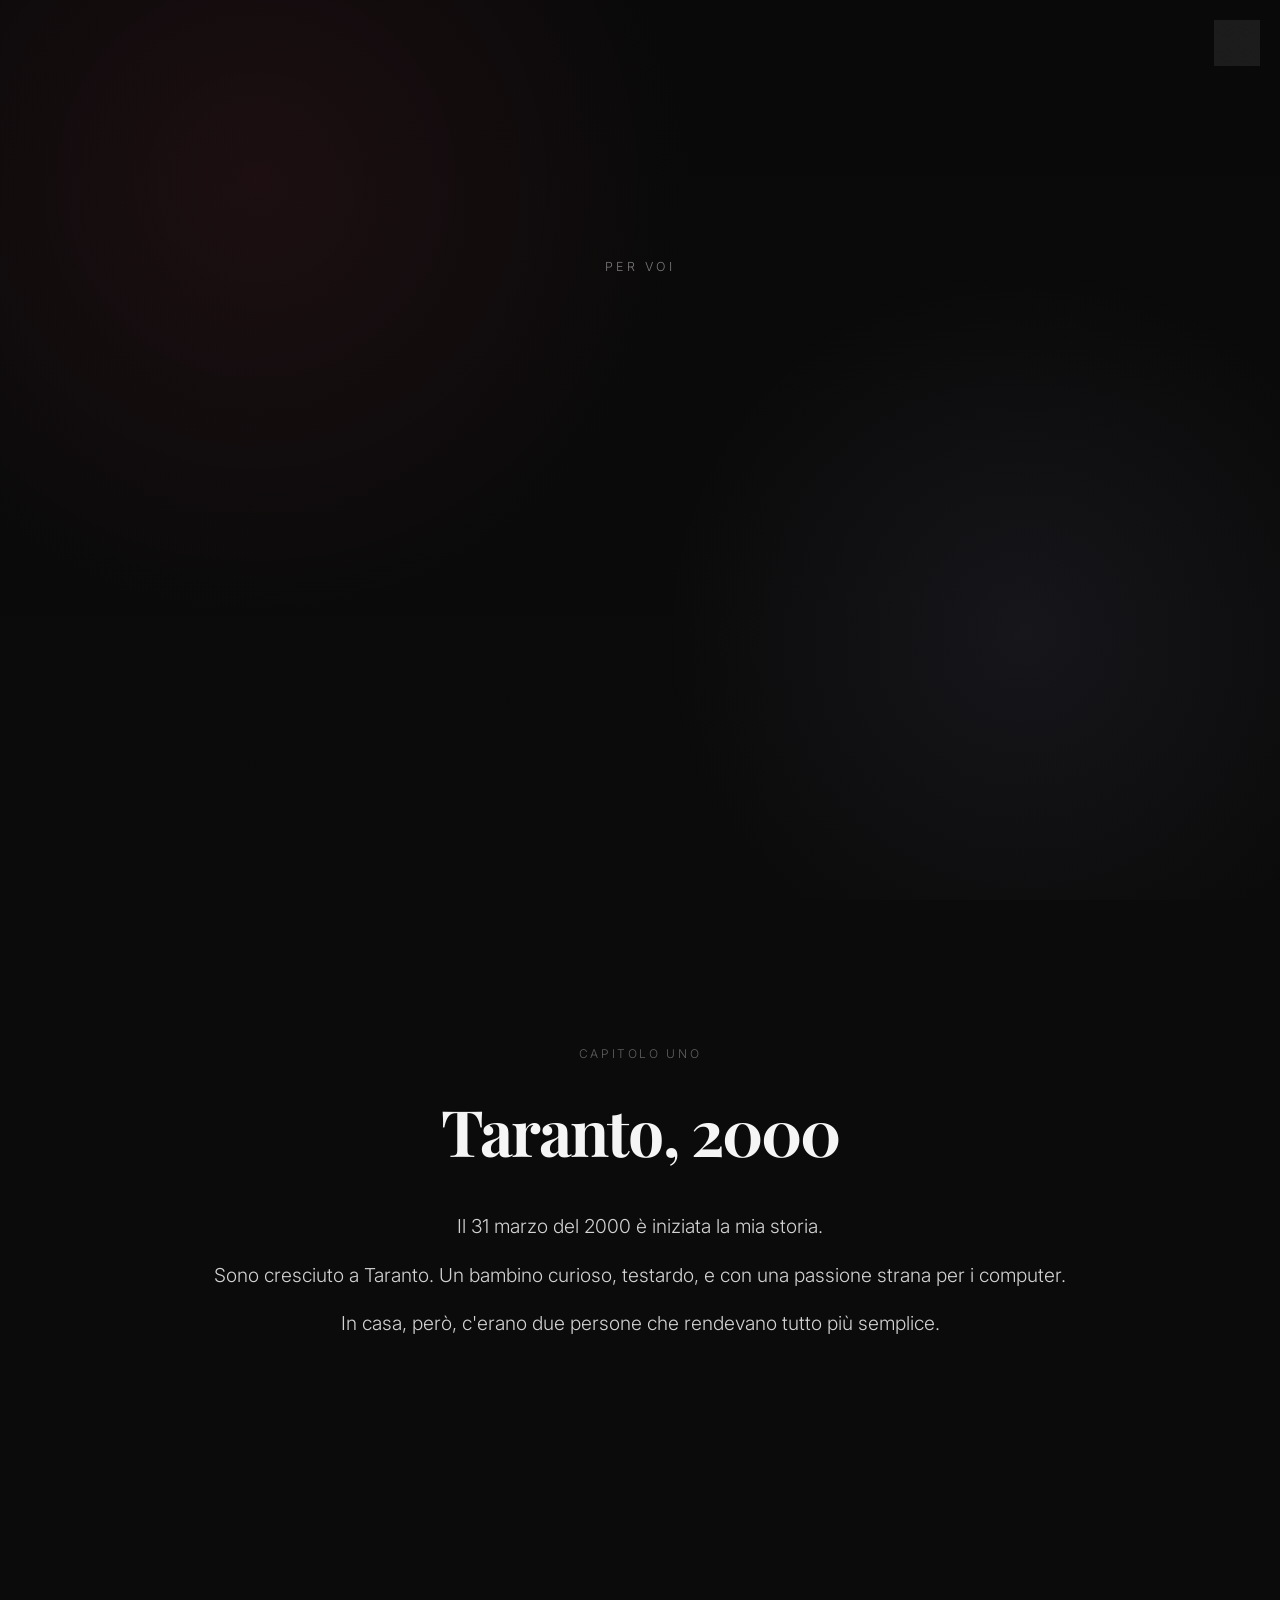
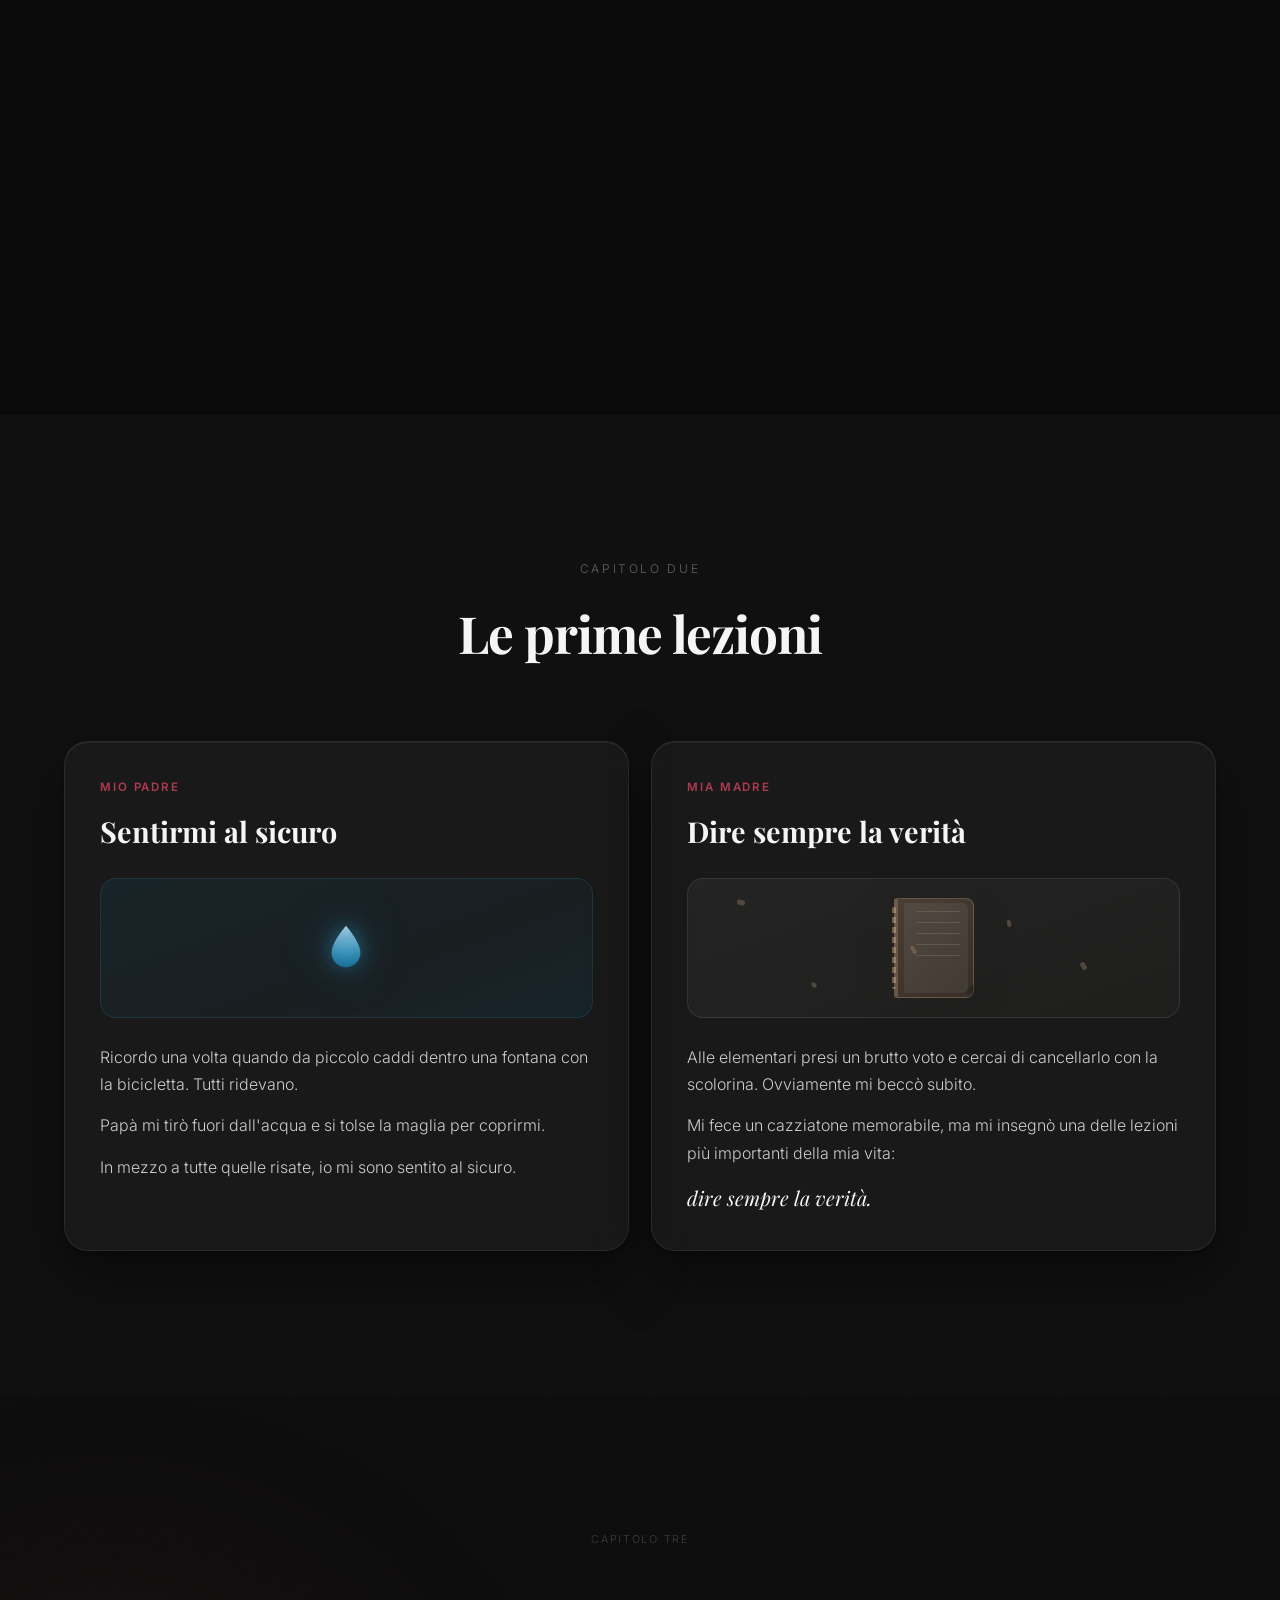
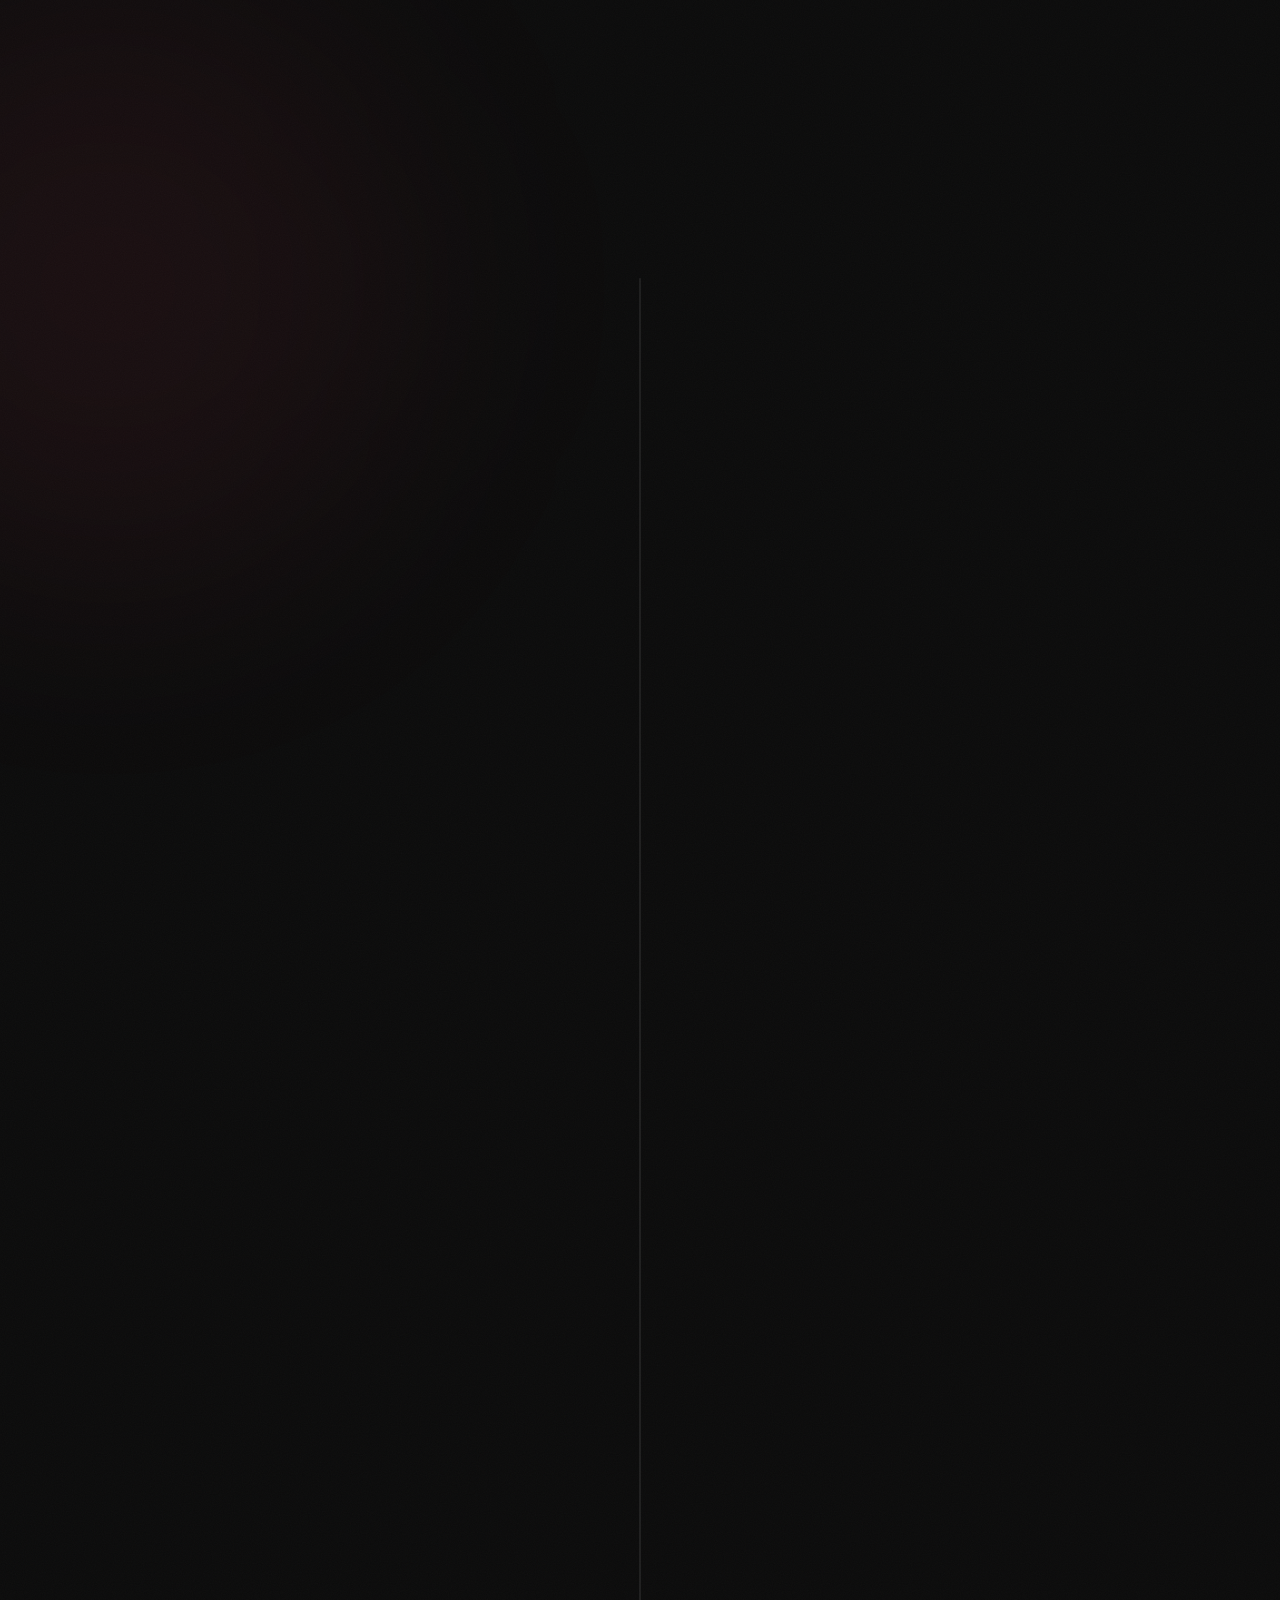
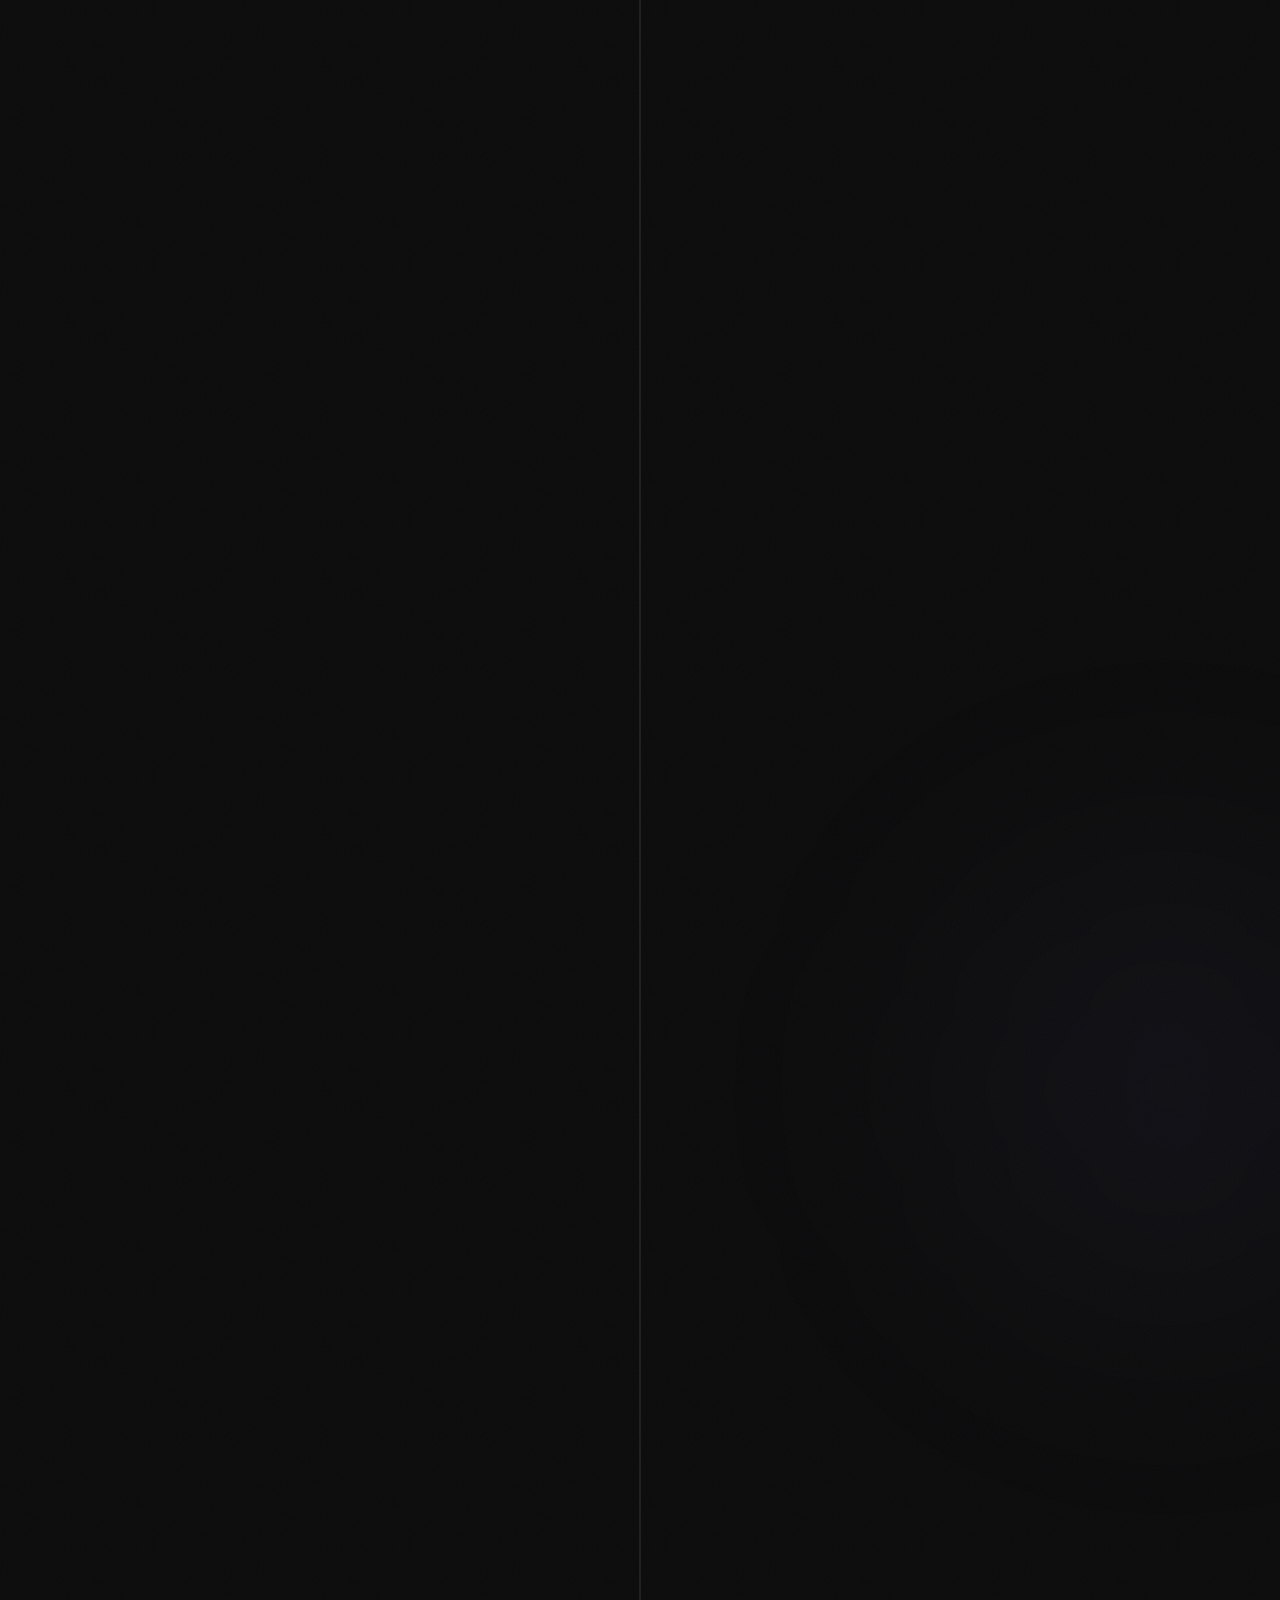
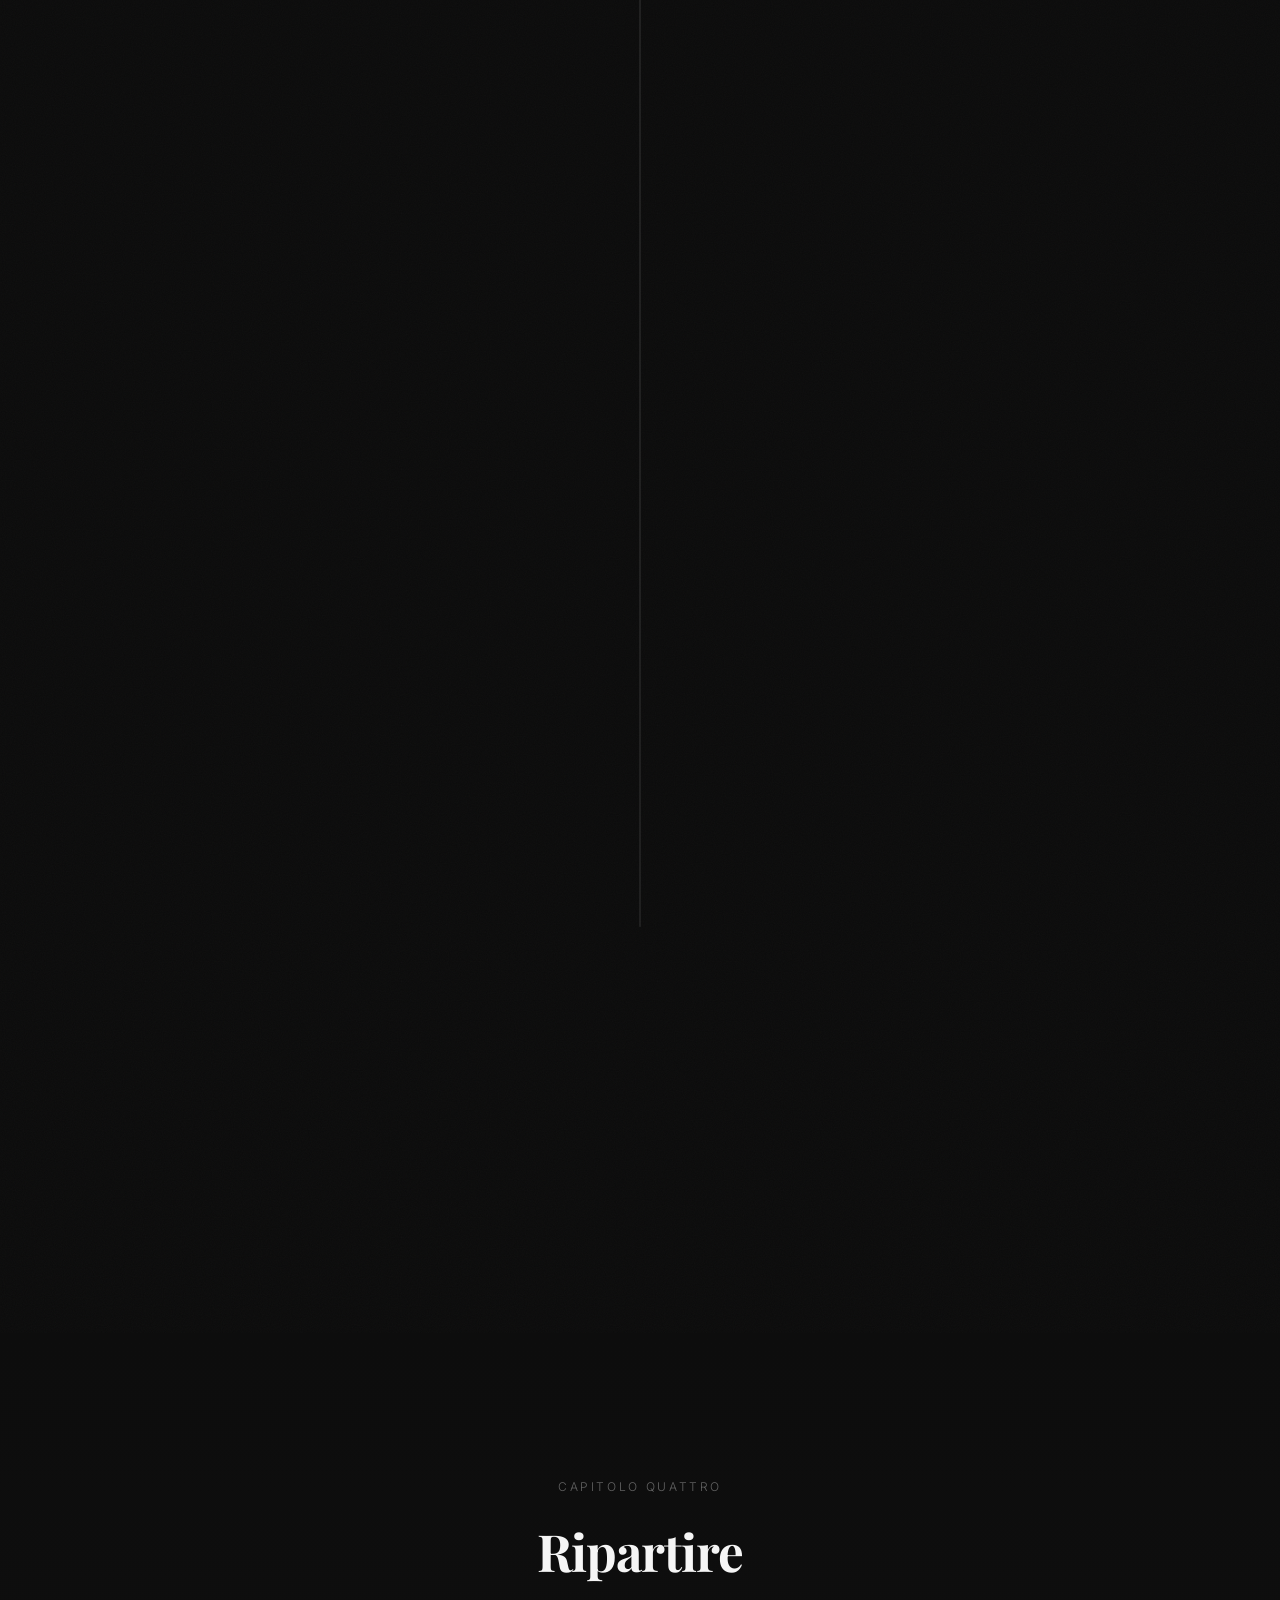
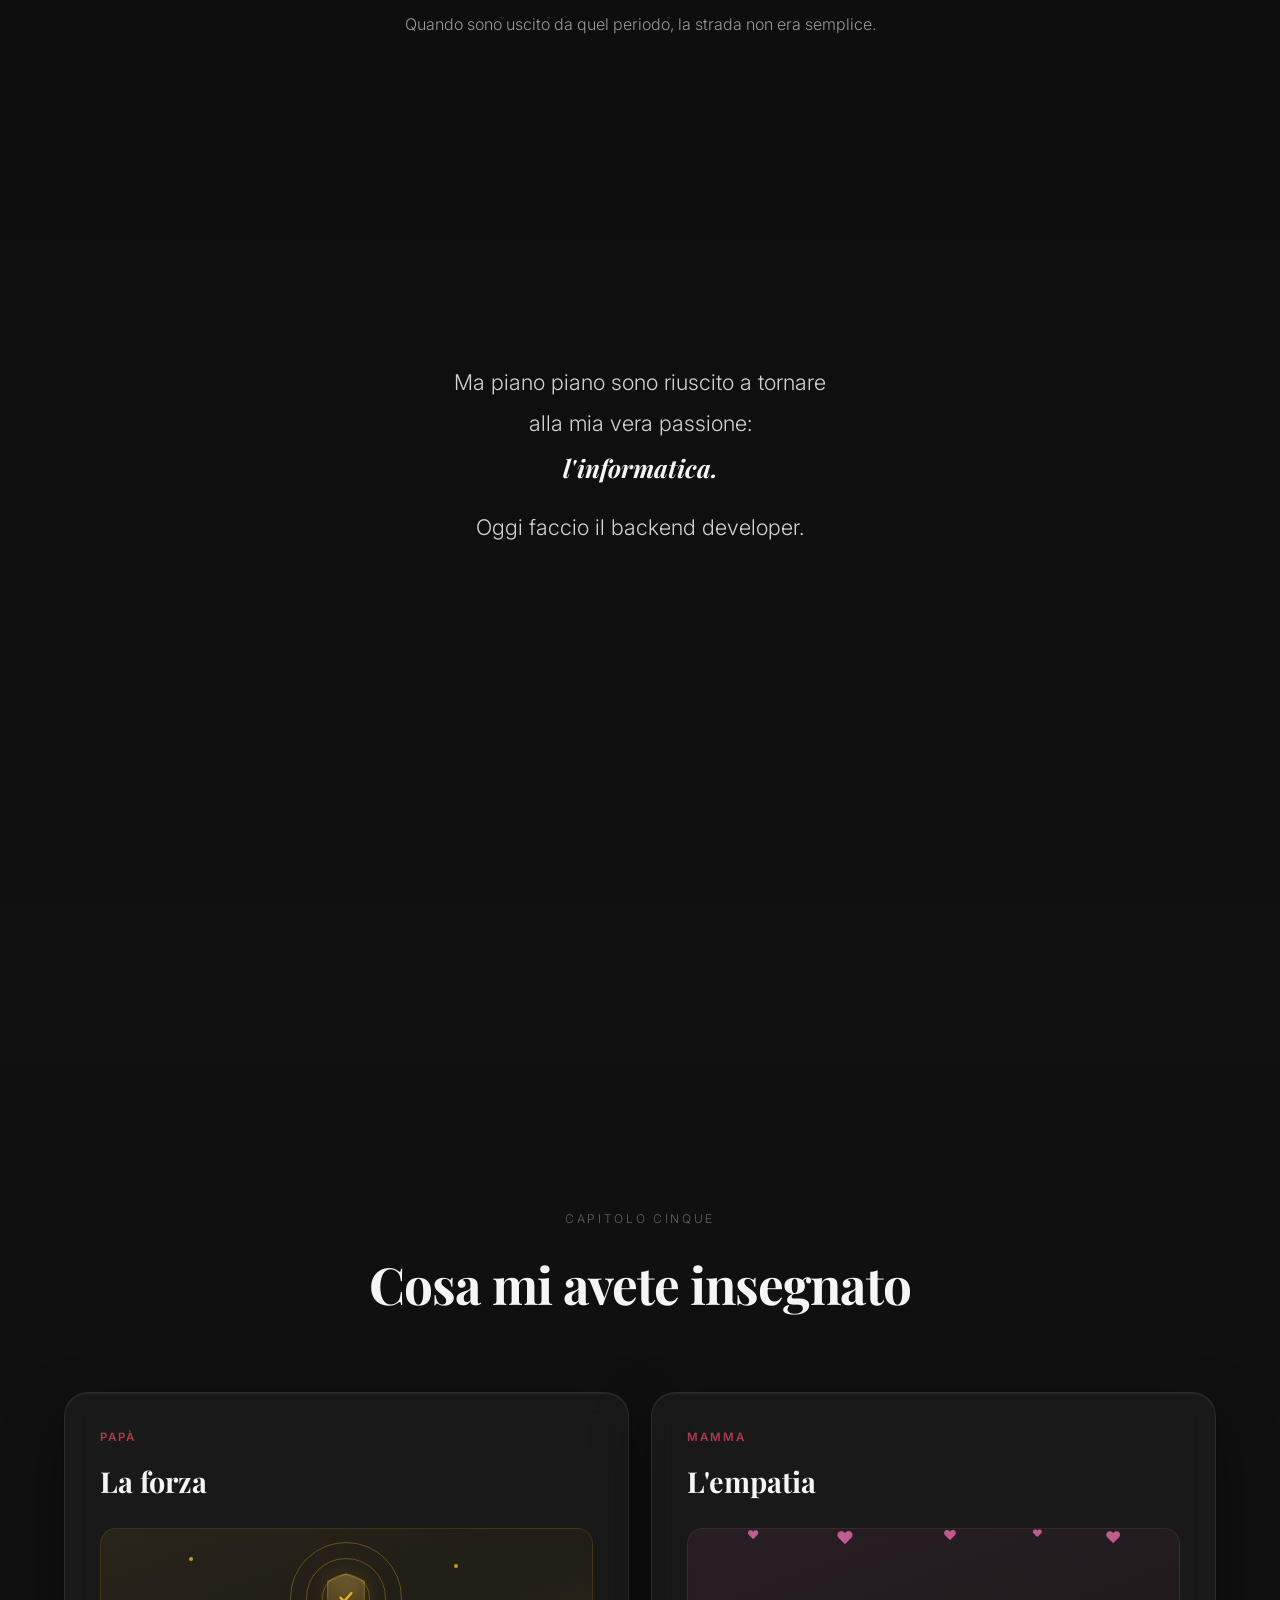
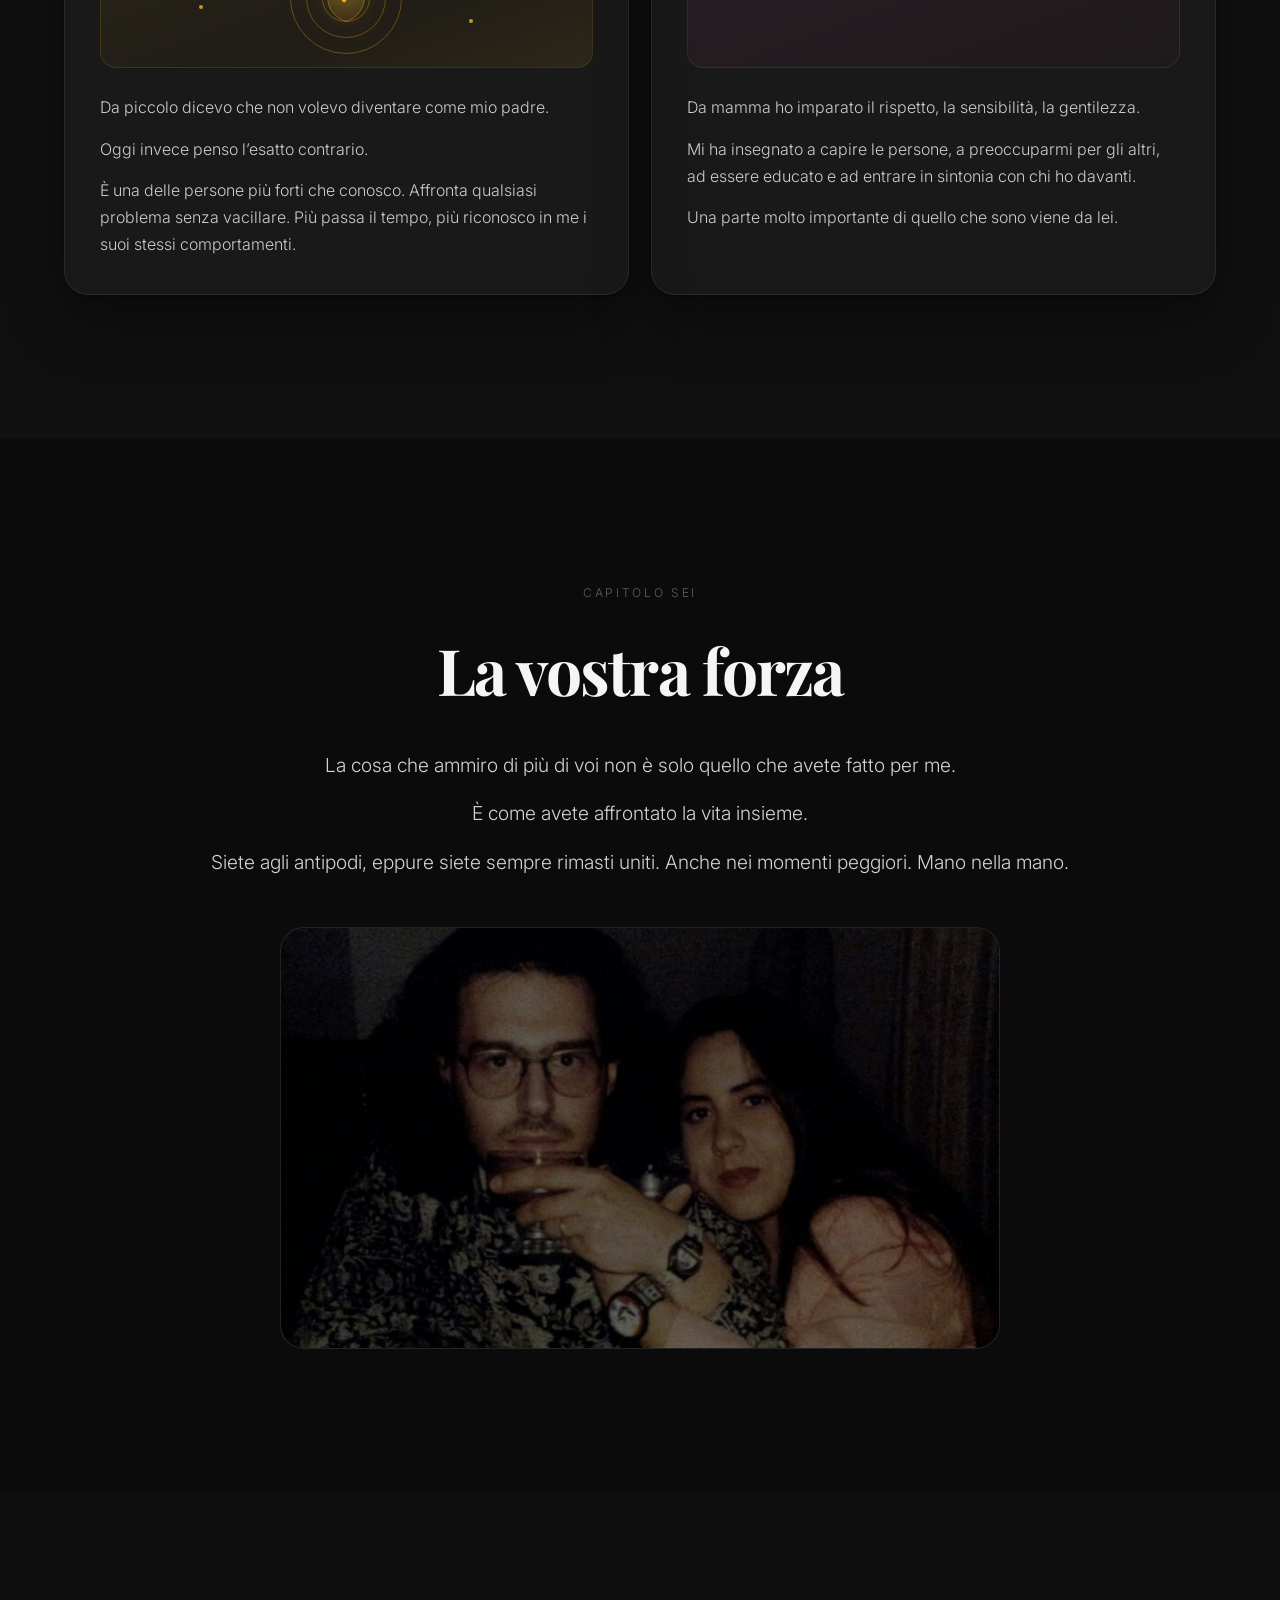
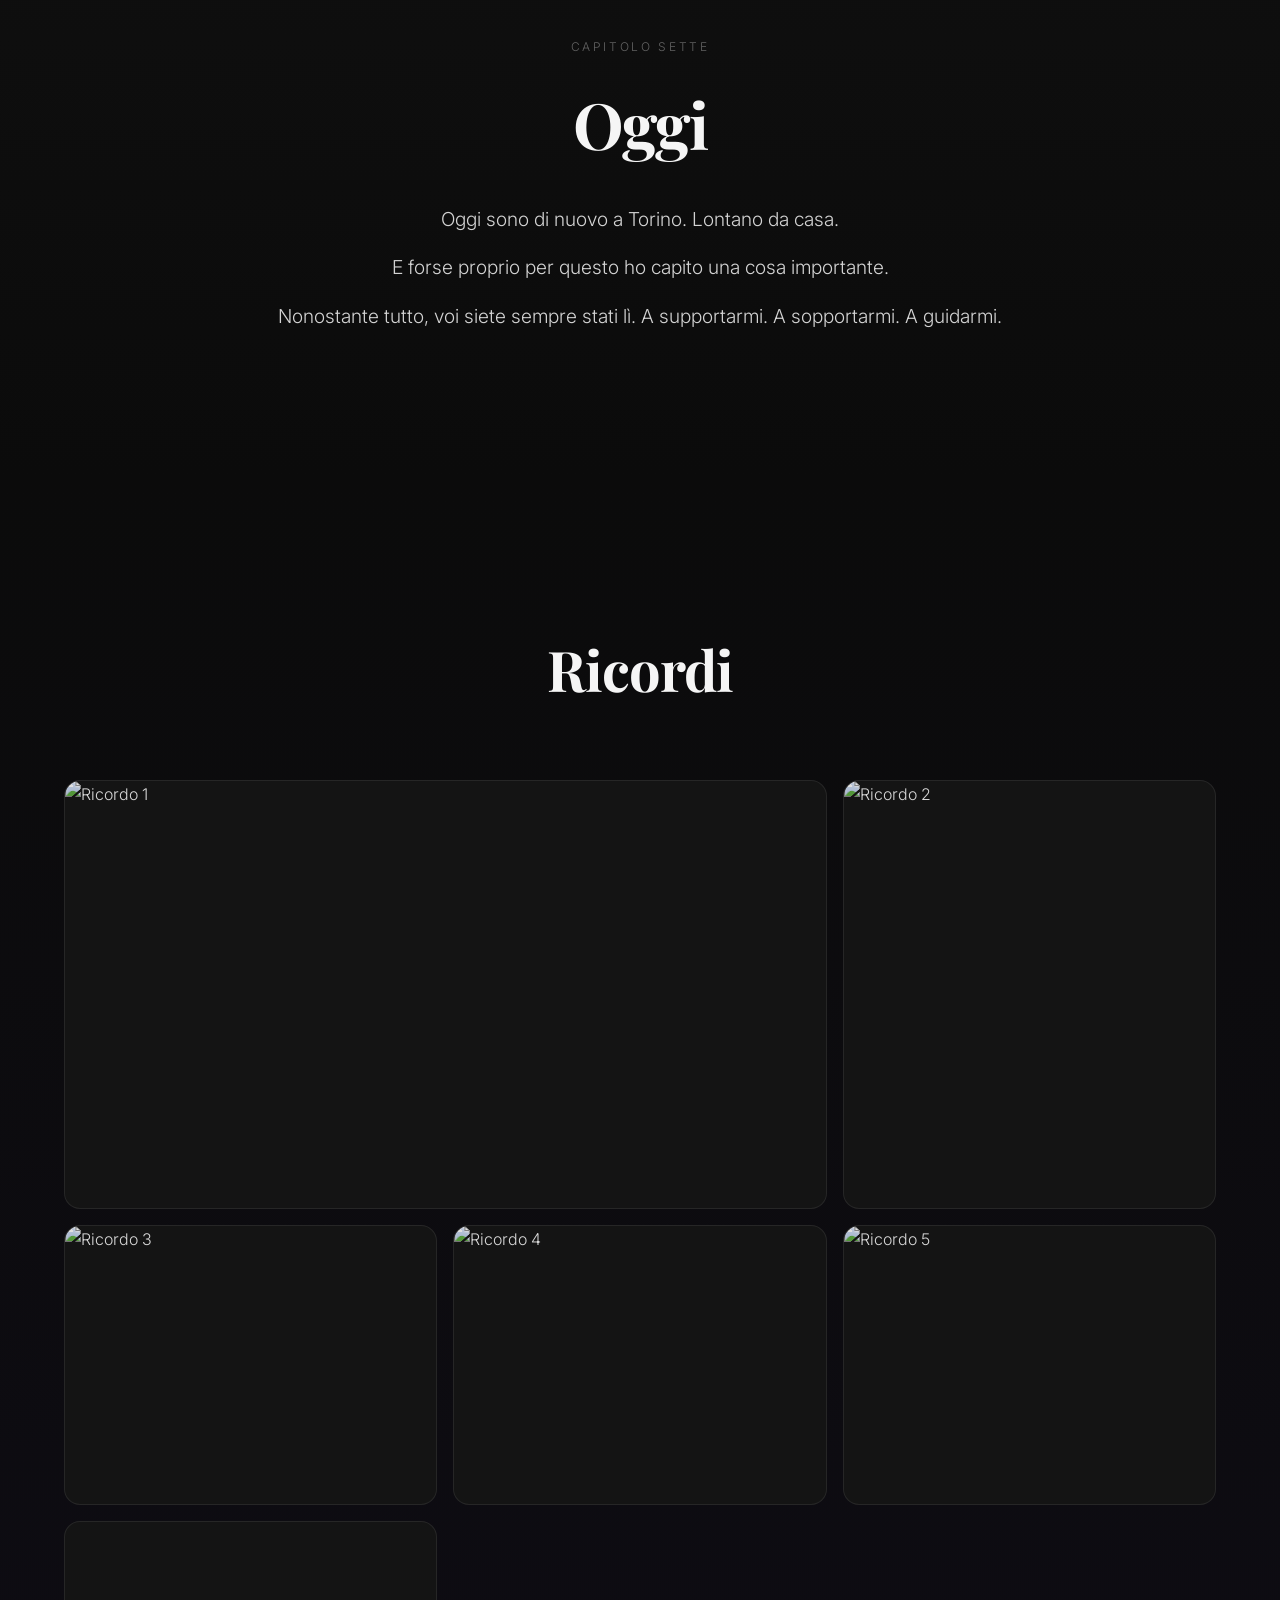
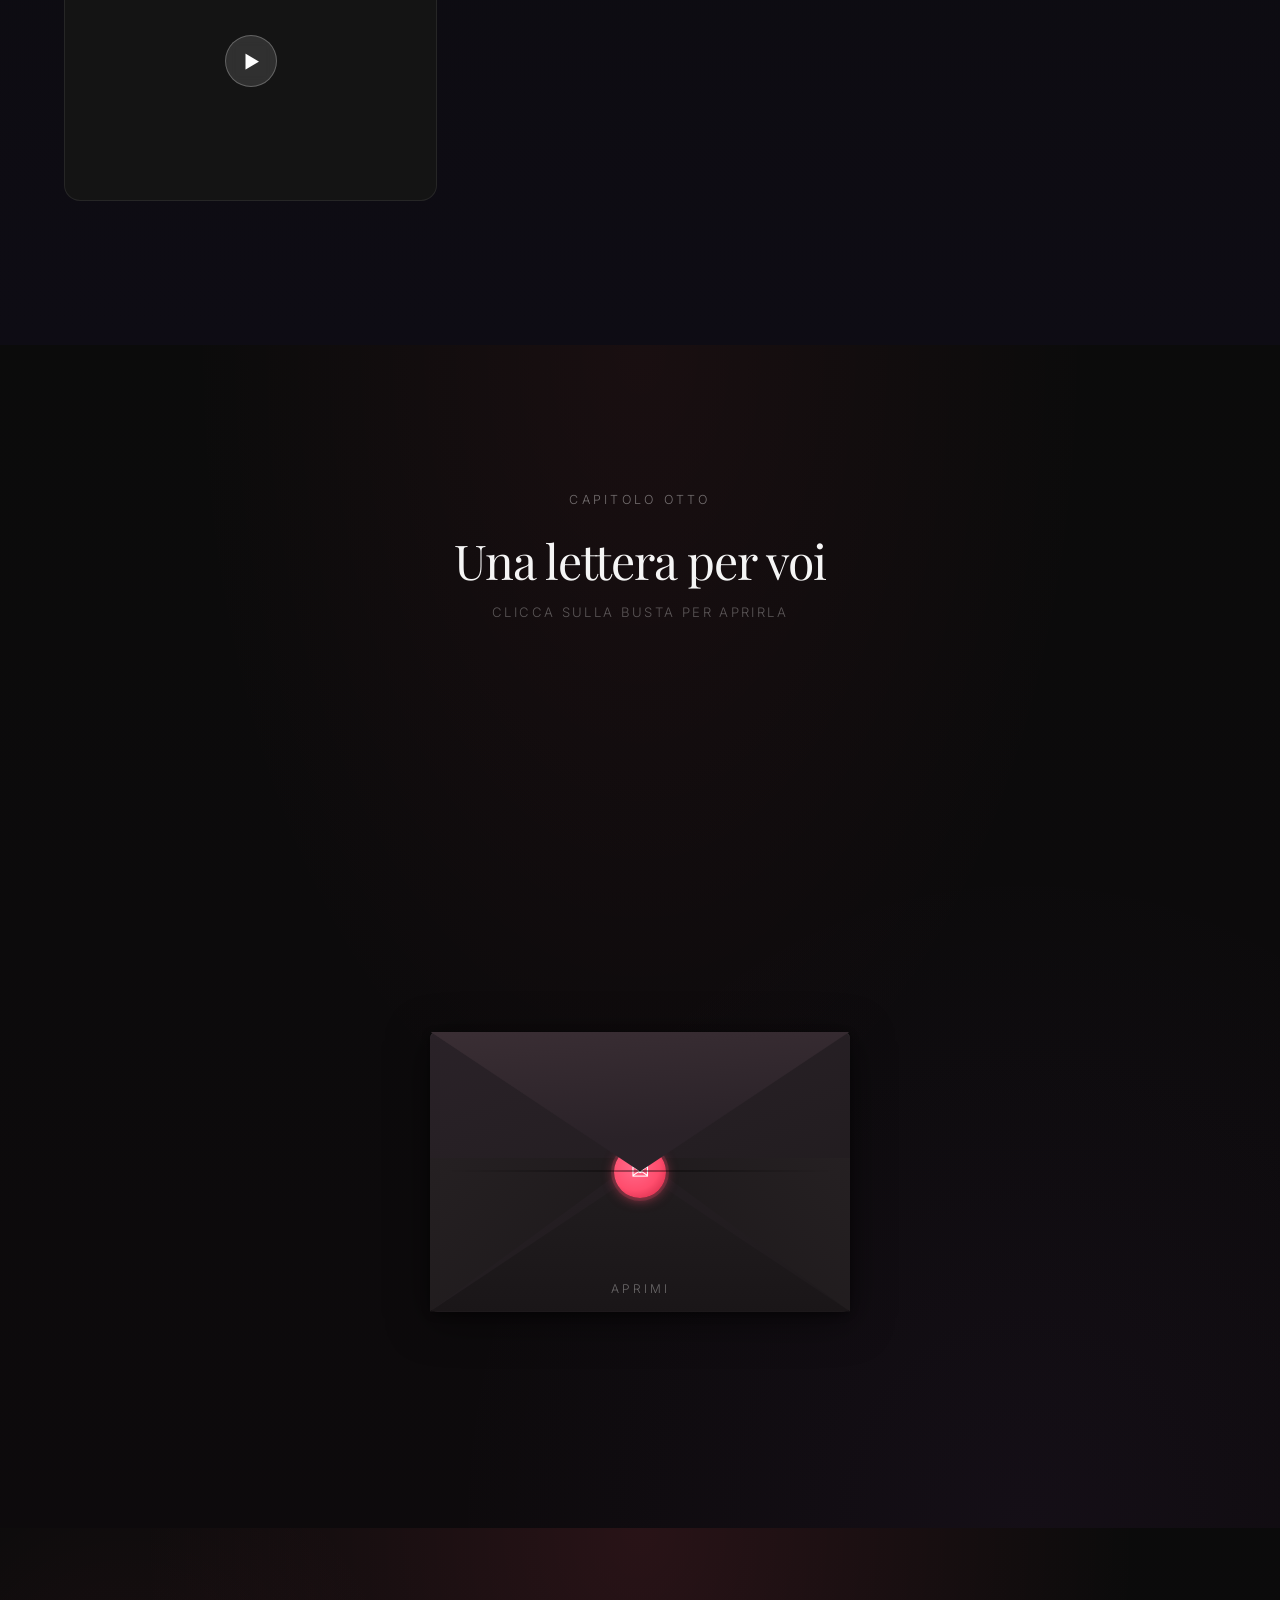
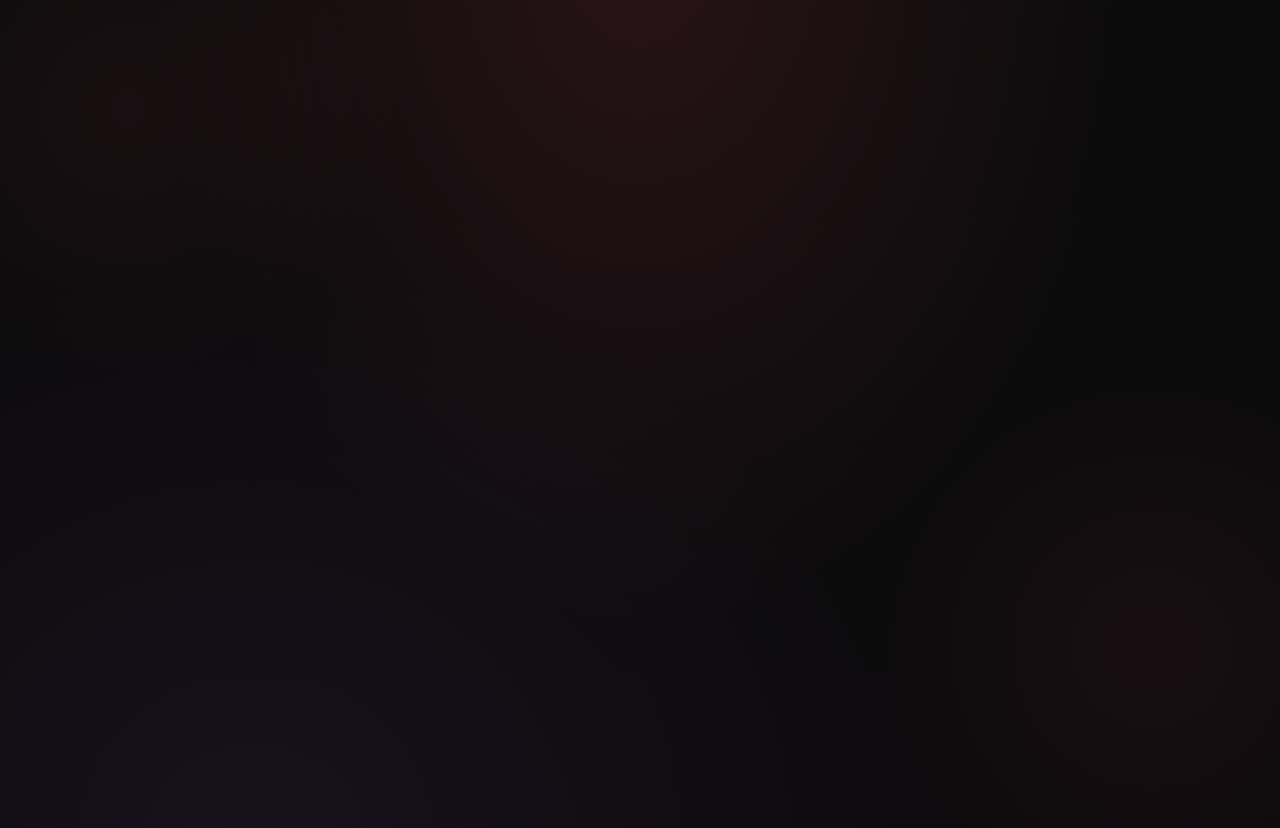
==== index.html @ c62d518e "fix directory" ====
<!DOCTYPE html>
<html lang="it">
<head>
  <meta charset="UTF-8" />
  <meta name="viewport" content="width=device-width, initial-scale=1.0" />
  <meta
          name="description"
          content="Un piccolo sito per dire grazie a mamma e papà."
  />
  <title>Per Voi</title>

  <link rel="preconnect" href="https://fonts.googleapis.com" />
  <link rel="preconnect" href="https://fonts.gstatic.com" crossorigin />
  <link
          href="https://fonts.googleapis.com/css2?family=Inter:wght@300;400;500;600;700&family=Playfair+Display:ital,wght@0,400;0,700;1,400&display=swap"
          rel="stylesheet"
  />

  <link rel="stylesheet" href="style.css" />
</head>
<body>
<audio id="bgAudio" preload="none"></audio>

<!-- MINI PLAYER -->
<div id="miniPlayer" class="mini-player" aria-label="Lettore musicale">
  <button id="audioToggle" class="mini-player__toggle" aria-label="Play / Pausa" type="button">
    <span class="mini-player__icon" aria-hidden="true">♫</span>
  </button>

  <div class="mini-player__panel" id="miniPlayerPanel">
    <div class="mini-player__track">
      <span class="mini-player__note" aria-hidden="true">♪</span>
      <span class="mini-player__title" id="trackTitle">E yo mamma</span>
    </div>
    <div class="mini-player__controls">
      <button class="mini-player__btn" id="prevBtn" aria-label="Traccia precedente" type="button">&#8249;</button>
      <button class="mini-player__btn mini-player__btn--play" id="playPauseBtn" aria-label="Play / Pausa" type="button">&#9654;</button>
      <button class="mini-player__btn" id="nextBtn" aria-label="Traccia successiva" type="button">&#8250;</button>
    </div>
    <div class="mini-player__bar">
      <div class="mini-player__progress" id="playerProgress"></div>
    </div>
  </div>
</div>

<main>
  <!-- INTRO -->
  <section id="intro" class="section section--intro" aria-label="Introduzione">
    <div class="intro__bg" aria-hidden="true"></div>

    <div class="intro__content">
      <p class="intro__eyebrow">Per voi</p>

      <h1 class="intro__heading">
        <span id="typed-output"></span>
      </h1>

      <p class="intro__subtitle">
        Non sono mai stato bravo a dire certe cose a voce. Quindi ho provato a farlo a modo mio.
      </p>

      <p class="intro__tagline">
        Tutto quello che sono oggi nasce da voi.
      </p>

      <div class="intro__scroll-hint" aria-hidden="true">
        <span class="scroll-arrow"></span>
      </div>
    </div>
  </section>

  <!-- L'INIZIO -->
  <section class="section section--story" aria-label="L'inizio">
    <div class="container story-block" data-animate="fade-up">
      <p class="story-block__eyebrow">Capitolo uno</p>
      <h2 class="story-block__title">Taranto, 2000</h2>
      <div class="story-block__content">
        <p>
          Il 31 marzo del 2000 è iniziata la mia storia.
        </p>
        <p>
          Sono cresciuto a Taranto. Un bambino curioso, testardo,
          e con una passione strana per i computer.
        </p>
        <p>
          In casa, però, c'erano due persone che rendevano tutto più semplice.
        </p>
      </div>

      <!-- Foto di famiglia animata -->
      <figure class="family-photo" id="familyPhoto" aria-label="Foto di famiglia">
        <div class="family-photo__frame">
          <div class="family-photo__glow" aria-hidden="true"></div>
          <img
            src="assets/images/capitolo1.png"
            alt="Una foto di famiglia"
            class="family-photo__img"
            loading="lazy"
          />
          <!-- Overlay con grain per effetto vintage -->
          <div class="family-photo__grain" aria-hidden="true"></div>
        </div>
        <figcaption class="family-photo__caption">
          Taranto, i primi anni
        </figcaption>
      </figure>

    </div>
  </section>

  <!-- LE PRIME LEZIONI -->
  <section class="section section--split" aria-label="Le prime lezioni">
    <div class="container">
      <div class="section-heading" data-animate="fade-up">
        <p class="section-heading__eyebrow">Capitolo due</p>
        <h2 class="section-heading__title">Le prime lezioni</h2>
      </div>

      <div class="split-grid">

        <!-- PAPÀ — card con animazione acqua / ripple -->
        <article class="split-card split-card--water" data-animate="fade-up" id="cardPapa">
          <p class="split-card__label">Mio padre</p>
          <h3 class="split-card__title">Sentirmi al sicuro</h3>

          <!-- Canvas acqua: i ripple vengono disegnati qui via JS -->
          <div class="split-card__scene split-card__scene--water" aria-hidden="true">
            <canvas class="water-canvas" id="waterCanvas"></canvas>
            <div class="water-drop" aria-hidden="true">
              <svg viewBox="0 0 40 52" fill="none" xmlns="http://www.w3.org/2000/svg">
                <path d="M20 2C20 2 4 20 4 32a16 16 0 0 0 32 0C36 20 20 2 20 2Z" fill="url(#dg)" opacity="0.85"/>
                <defs>
                  <linearGradient id="dg" x1="20" y1="2" x2="20" y2="50" gradientUnits="userSpaceOnUse">
                    <stop offset="0%" stop-color="#bae6fd"/>
                    <stop offset="100%" stop-color="#0ea5e9" stop-opacity="0.55"/>
                  </linearGradient>
                </defs>
              </svg>
            </div>
          </div>

          <p class="split-card__text">
            Ricordo una volta quando da piccolo caddi dentro una fontana con la bicicletta.
            Tutti ridevano.
          </p>
          <p class="split-card__text">
            Papà mi tirò fuori dall'acqua e si tolse la maglia per coprirmi.
          </p>
          <p class="split-card__text">
            In mezzo a tutte quelle risate, io mi sono sentito al sicuro.
          </p>
        </article>

        <!-- MAMMA — card con animazione carta / quaderno -->
        <article class="split-card split-card--paper" data-animate="fade-up" id="cardMamma">
          <p class="split-card__label">Mia madre</p>
          <h3 class="split-card__title">Dire sempre la verità</h3>

          <!-- Scena quaderno animato -->
          <div class="split-card__scene split-card__scene--paper" aria-hidden="true">
            <div class="notebook">
              <div class="notebook__cover"></div>
              <div class="notebook__page">
                <span class="notebook__line"></span>
                <span class="notebook__line"></span>
                <span class="notebook__line"></span>
                <span class="notebook__line"></span>
                <span class="notebook__line"></span>
                <span class="notebook__writing"></span>
              </div>
              <div class="notebook__fold"></div>
            </div>
            <div class="paper-bits">
              <span class="paper-bit"></span>
              <span class="paper-bit"></span>
              <span class="paper-bit"></span>
              <span class="paper-bit"></span>
              <span class="paper-bit"></span>
            </div>
          </div>

          <p class="split-card__text">
            Alle elementari presi un brutto voto e cercai di cancellarlo con la scolorina.
            Ovviamente mi beccò subito.
          </p>
          <p class="split-card__text">
            Mi fece un cazziatone memorabile, ma mi insegnò una delle lezioni più importanti
            della mia vita:
          </p>
          <p class="split-card__quote">
            dire sempre la verità.
          </p>
        </article>

      </div>
    </div>
  </section>

  <!-- TIMELINE -->
  <section id="timeline" class="section section--timeline" aria-label="Crescere">
    <div class="tl-noise" aria-hidden="true"></div>
    <div class="tl-glow tl-glow--1" aria-hidden="true"></div>
    <div class="tl-glow tl-glow--2" aria-hidden="true"></div>

    <div class="container">
      <header class="tl-header">
        <span class="tl-item__chapter-tag">capitolo tre</span>
        <h2 class="tl-header__title js-tl-title">Crescere</h2>
        <p class="tl-header__subtitle js-tl-subtitle">
          Non sono sempre stato la persona che sono oggi. Ma in ogni fase della mia vita voi ci siete sempre stati.
        </p>
      </header>

      <div class="timeline" id="timelineTrack">
        <div class="timeline__track" aria-hidden="true">
          <div class="timeline__track-base"></div>
          <div class="timeline__track-progress" id="tlProgress"></div>
        </div>

        <article
                class="tl-item tl-item--left"
                data-index="1"
                data-chapter="videogiochi"
                aria-label="Capitolo 01: Videogiochi"
        >
          <div class="tl-item__node-wrap">
            <div class="tl-item__node" aria-hidden="true">
              <span class="tl-item__node-glow"></span>
            </div>
          </div>

          <div class="tl-item__card">
            <span class="tl-item__num" aria-hidden="true">01</span>
            <h3 class="tl-item__title">Videogiochi</h3>
            <p class="tl-item__desc">
              La mia passione per l’informatica è iniziata molto presto. Da piccolo cambiavo
              in continuazione, ma c’era una cosa che restava sempre uguale: il fascino per i
              computer, per i videogiochi e per tutto quello che c’era dietro uno schermo.
              Ancora non lo sapevo, ma quella curiosità sarebbe diventata la strada della mia vita.
            </p>
            <div class="tl-item__media" role="img" aria-label="Segnaposto per una foto dell'infanzia e dei videogiochi">
              <img
                      src="assets/images/videogiochi.webp"
                      class="videogiochi-photo__img"
                      loading="lazy"
              />
            </div>
            <span class="tl-item__chapter-tag">capitolo uno</span>
          </div>
        </article>

        <article
                class="tl-item tl-item--right"
                data-index="2"
                data-chapter="scout"
                aria-label="Capitolo 02: Scout"
        >
          <div class="tl-item__node-wrap">
            <div class="tl-item__node" aria-hidden="true">
              <span class="tl-item__node-glow"></span>
            </div>
          </div>

          <div class="tl-item__card">
            <span class="tl-item__num" aria-hidden="true">02</span>
            <h3 class="tl-item__title">Scout</h3>
            <p class="tl-item__desc">
              Dai 9 ai 19 anni lo scoutismo è stato una parte importante della mia crescita.
              Mi ha insegnato responsabilità, spirito di adattamento e il valore delle persone.
              È stato uno dei percorsi che più mi ha formato, anche se allora non me ne rendevo
              ancora conto fino in fondo.
            </p>
            <div class="tl-item__media" role="img" aria-label="Segnaposto per una foto del periodo scout">
              <span class="tl-item__media-label">[ PHOTO PLACEHOLDER ]</span>
            </div>
            <span class="tl-item__chapter-tag">capitolo due</span>
          </div>
        </article>

        <article
                class="tl-item tl-item--left"
                data-index="3"
                data-chapter="prime-uscite"
                aria-label="Capitolo 03: Prime uscite"
        >
          <div class="tl-item__node-wrap">
            <div class="tl-item__node" aria-hidden="true">
              <span class="tl-item__node-glow"></span>
            </div>
          </div>

          <div class="tl-item__card">
            <span class="tl-item__num" aria-hidden="true">03</span>
            <h3 class="tl-item__title">Prime uscite</h3>
            <p class="tl-item__desc">
              Poi sono arrivati gli anni delle prime uscite, delle prime compagnie, delle prime
              versioni di me che cercavano di capire chi diventare. È stato il periodo in cui ho
              iniziato a guardare il mondo con occhi diversi, a costruirmi e a perdermi un po’,
              come succede quando si cresce davvero.
            </p>
            <div
                    class="tl-item__media tl-item__media--warm"
                    role="img"
                    aria-label="Segnaposto per una foto delle prime uscite"
            >
              <span class="tl-item__media-label">[ PHOTO PLACEHOLDER ]</span>
              <span class="tl-item__light-dot" aria-hidden="true"></span>
              <span class="tl-item__light-dot" aria-hidden="true"></span>
              <span class="tl-item__light-dot" aria-hidden="true"></span>
            </div>
            <span class="tl-item__chapter-tag">capitolo tre</span>
          </div>
        </article>

        <article
                class="tl-item tl-item--right"
                data-index="4"
                data-chapter="relazione"
                aria-label="Capitolo 04: Prima relazione seria"
        >
          <div class="tl-item__node-wrap">
            <div class="tl-item__node" aria-hidden="true">
              <span class="tl-item__node-glow"></span>
            </div>
          </div>

          <div class="tl-item__card">
            <span class="tl-item__num" aria-hidden="true">04</span>
            <h3 class="tl-item__title">Prima relazione seria</h3>
            <p class="tl-item__desc">
              A 16 anni ho vissuto la mia prima relazione importante. È stata una delle prime
              esperienze che mi ha fatto capire cosa significa affezionarsi davvero a qualcuno,
              spostarsi, mettersi in gioco, uscire dalla propria comfort zone e iniziare a sentire
              il peso e la bellezza dei legami veri.
            </p>
            <div
                    class="tl-item__media tl-item__media--polaroid"
                    role="img"
                    aria-label="Segnaposto per una foto della prima relazione"
            >
              <img
                      src="assets/images/prima_relazione_seria.jpeg"
                      class="prima_relazione_seria-photo__img"
                      loading="lazy"
              />
              <div class="tl-item__media-hover-overlay" aria-hidden="true"></div>
            </div>
            <span class="tl-item__chapter-tag">capitolo quattro</span>
          </div>
        </article>

        <article
                class="tl-item tl-item--left"
                data-index="5"
                data-chapter="torino"
                aria-label="Capitolo 05: Trasferimento a Torino"
        >
          <div class="tl-item__node-wrap">
            <div class="tl-item__node" aria-hidden="true">
              <span class="tl-item__node-glow"></span>
            </div>
          </div>

          <div class="tl-item__card">
            <span class="tl-item__num" aria-hidden="true">05</span>
            <h3 class="tl-item__title">Trasferimento a Torino</h3>
            <p class="tl-item__desc">
              A un certo punto ho lasciato Taranto e mi sono trasferito a Torino per il Politecnico.
              È stato uno dei cambiamenti più grandi della mia vita. Lasciare casa, le abitudini
              e la vicinanza della famiglia non è stato semplice, ma era anche il primo vero passo
              verso il futuro che immaginavo per me.
            </p>
            <div
                    class="tl-item__media tl-item__media--parallax"
                    role="img"
                    aria-label="Segnaposto per una foto del trasferimento a Torino"
            >
              <img
                      src="assets/images/trasferimento_a_torino.jpeg"
                      class="trasferimento_a_torino-photo__img"
                      loading="lazy"
              />
            </div>
            <span class="tl-item__chapter-tag">capitolo cinque</span>
          </div>
        </article>

        <article
                class="tl-item tl-item--right tl-item--dark"
                data-index="6"
                data-chapter="depressione"
                aria-label="Capitolo 06: Depressione"
        >
          <div class="tl-item__node-wrap">
            <div class="tl-item__node" aria-hidden="true">
              <span class="tl-item__node-glow"></span>
            </div>
          </div>

          <div class="tl-item__card">
            <span class="tl-item__num" aria-hidden="true">06</span>
            <div class="tl-item__icon tl-item__icon--muted" aria-hidden="true">◌</div>
            <h3 class="tl-item__title tl-item__title--heavy">Depressione</h3>
            <p class="tl-item__desc tl-item__desc--sparse">
              Nel 2019 è iniziato il periodo più difficile della mia vita. Per quasi due anni
              mi sono sentito fermo, vuoto, spento. Non riuscivo ad alzarmi dal letto, non avevo
              direzione, non avevo forze. Ma mentre io ero perso, voi eravate lì. Preoccupati,
              presenti, pronti a sostenermi in ogni modo possibile.
            </p>
            <div
                    class="tl-item__media tl-item__media--dark"
                    role="img"
                    aria-label="Segnaposto per una foto del periodo più difficile"
            >
              <img
                      src="assets/images/depressione.jpeg"
                      alt="La vostra forza"
                      class="depression-photo__img"
                      loading="lazy"
              />
            </div>
            <span class="tl-item__chapter-tag tl-item__chapter-tag--muted">capitolo sei</span>
          </div>
        </article>
      </div>

      <div class="tl-bridge" id="tlBridge" aria-live="polite">
        <div class="tl-bridge__line" aria-hidden="true"></div>
        <p class="tl-bridge__text">
          Da lì è iniziata la risalita. Lenta, difficile, ma possibile.
        </p>
      </div>
    </div>
  </section>

  <!-- RIPARTIRE -->
  <section class="section section--rebuild" aria-label="Ripartire">
    <div class="container">
      <div class="section-heading" data-animate="fade-up">
        <p class="section-heading__eyebrow">Capitolo quattro</p>
        <h2 class="section-heading__title">Ripartire</h2>
        <p class="section-heading__subtitle">
          Quando sono uscito da quel periodo, la strada non era semplice.
        </p>
      </div>

      <div class="rebuild-grid" id="rebuildGrid">
        <div class="mini-card rebuild-card" data-rebuild-card>
          <div class="mini-card__icon" aria-hidden="true">🔪</div>
          <p class="mini-card__title">Macellaio</p>
          <p class="mini-card__text">250€ al mese. Un inizio duro, ma pur sempre un inizio.</p>
        </div>
        <div class="mini-card rebuild-card" data-rebuild-card>
          <div class="mini-card__icon" aria-hidden="true">🍽️</div>
          <p class="mini-card__title">Cameriere</p>
          <p class="mini-card__text">1000€ al mese, in un ambiente che non sentivo mio.</p>
        </div>
        <div class="mini-card rebuild-card" data-rebuild-card>
          <div class="mini-card__icon" aria-hidden="true">💡</div>
          <p class="mini-card__title">Ricostruire</p>
          <p class="mini-card__text">Giorno dopo giorno ho cercato una strada che mi somigliasse davvero.</p>
        </div>
      </div>

      <div class="story-block story-block--narrow rebuild-passione" id="rebuildPassione" data-animate="fade-up">
        <div class="story-block__content">
          <p>
            Ma piano piano sono riuscito a tornare<br />
            alla mia vera passione:<br />
            <strong>l'informatica.</strong>
          </p>
          <p>
            Oggi faccio il backend developer.
          </p>
        </div>
      </div>

      <!-- Blocco codice animato -->
      <div class="code-reveal" id="codeReveal" aria-label="Codice che rappresenta il lavoro da backend developer">
        <div class="code-reveal__window">
          <div class="code-reveal__bar" aria-hidden="true">
            <span class="code-reveal__dot code-reveal__dot--red"></span>
            <span class="code-reveal__dot code-reveal__dot--yellow"></span>
            <span class="code-reveal__dot code-reveal__dot--green"></span>
            <span class="code-reveal__bar-title">backend.js</span>
          </div>
          <pre class="code-reveal__pre" aria-live="polite"><code class="code-reveal__code"><span id="codeTyped"></span></code></pre>
        </div>
      </div>
    </div>
  </section>

  <!-- COSA MI AVETE INSEGNATO -->
  <section class="section section--split" aria-label="Cosa mi avete insegnato">
    <div class="container">
      <div class="section-heading" data-animate="fade-up">
        <p class="section-heading__eyebrow">Capitolo cinque</p>
        <h2 class="section-heading__title">Cosa mi avete insegnato</h2>
      </div>

      <div class="split-grid">
        <!-- PAPÀ — card con animazione forza / scudo pulsante -->
        <article class="split-card split-card--strength" data-animate="fade-up" id="cardPapaC5">
          <p class="split-card__label">Papà</p>
          <h3 class="split-card__title">La forza</h3>

          <!-- Scena forza: scudo con onde di energia -->
          <div class="split-card__scene split-card__scene--strength" aria-hidden="true">
            <div class="strength-rings">
              <span class="strength-ring strength-ring--1"></span>
              <span class="strength-ring strength-ring--2"></span>
              <span class="strength-ring strength-ring--3"></span>
            </div>
            <div class="strength-shield">
              <svg viewBox="0 0 48 56" fill="none" xmlns="http://www.w3.org/2000/svg">
                <path d="M24 2L4 10v18c0 12 8.5 22.5 20 26 11.5-3.5 20-14 20-26V10L24 2Z"
                      fill="url(#sg)" stroke="rgba(251,191,36,0.4)" stroke-width="1"/>
                <path d="M18 28l4 4 8-9" stroke="rgba(251,191,36,0.9)"
                      stroke-width="2.5" stroke-linecap="round" stroke-linejoin="round"/>
                <defs>
                  <linearGradient id="sg" x1="24" y1="2" x2="24" y2="54" gradientUnits="userSpaceOnUse">
                    <stop offset="0%" stop-color="#fde68a" stop-opacity="0.25"/>
                    <stop offset="100%" stop-color="#f59e0b" stop-opacity="0.1"/>
                  </linearGradient>
                </defs>
              </svg>
            </div>
            <div class="strength-sparks">
              <span class="strength-spark"></span>
              <span class="strength-spark"></span>
              <span class="strength-spark"></span>
              <span class="strength-spark"></span>
            </div>
          </div>

          <p class="split-card__text">
            Da piccolo dicevo che non volevo diventare come mio padre.
          </p>
          <p class="split-card__text">
            Oggi invece penso l’esatto contrario.
          </p>
          <p class="split-card__text">
            È una delle persone più forti che conosco. Affronta qualsiasi problema senza vacillare.
            Più passa il tempo, più riconosco in me i suoi stessi comportamenti.
          </p>
        </article>

        <!-- MAMMA — card con animazione empatia / cuori fluttuanti -->
        <article class="split-card split-card--empathy" data-animate="fade-up" id="cardMammaC5">
          <p class="split-card__label">Mamma</p>
          <h3 class="split-card__title">L'empatia</h3>

          <!-- Scena empatia: cuori fluttuanti con onda sinusoidale -->
          <div class="split-card__scene split-card__scene--empathy" aria-hidden="true">
            <div class="empathy-wave">
              <svg viewBox="0 0 200 60" preserveAspectRatio="none" xmlns="http://www.w3.org/2000/svg">
                <path class="empathy-wave__path empathy-wave__path--1"
                      d="M0 30 C25 10, 50 50, 75 30 S125 10, 150 30 S175 50, 200 30"
                      fill="none" stroke="rgba(244,114,182,0.35)" stroke-width="2"/>
                <path class="empathy-wave__path empathy-wave__path--2"
                      d="M0 30 C25 10, 50 50, 75 30 S125 10, 150 30 S175 50, 200 30"
                      fill="none" stroke="rgba(244,114,182,0.15)" stroke-width="1.5"/>
              </svg>
            </div>
            <div class="empathy-hearts">
              <span class="empathy-heart empathy-heart--1">♥</span>
              <span class="empathy-heart empathy-heart--2">♥</span>
              <span class="empathy-heart empathy-heart--3">♥</span>
              <span class="empathy-heart empathy-heart--4">♥</span>
              <span class="empathy-heart empathy-heart--5">♥</span>
            </div>
          </div>

          <p class="split-card__text">
            Da mamma ho imparato il rispetto, la sensibilità, la gentilezza.
          </p>
          <p class="split-card__text">
            Mi ha insegnato a capire le persone, a preoccuparmi per gli altri,
            ad essere educato e ad entrare in sintonia con chi ho davanti.
          </p>
          <p class="split-card__text">
            Una parte molto importante di quello che sono viene da lei.
          </p>
        </article>
      </div>
    </div>
  </section>

  <!-- LA VOSTRA FORZA -->
  <section class="section section--story" aria-label="La vostra forza">
    <div class="container story-block" data-animate="fade-up">
      <p class="story-block__eyebrow">Capitolo sei</p>
      <h2 class="story-block__title">La vostra forza</h2>
      <div class="story-block__content">
        <p>
          La cosa che ammiro di più di voi non è solo quello che avete fatto per me.
        </p>
        <p>
          È come avete affrontato la vita insieme.
        </p>
        <p>
          Siete agli antipodi, eppure siete sempre rimasti uniti.
          Anche nei momenti peggiori. Mano nella mano.
        </p>
      </div>

      <div class="story-block__media" role="img" aria-label="Segnaposto per una foto dei genitori insieme">
        <img
                src="assets/images/la_vostra_forza.jpeg"
                alt="La vostra forza"
                class="family-photo__img"
                loading="lazy"
        />
      </div>
    </div>
  </section>

  <!-- OGGI -->
  <section class="section section--story section--story-alt" aria-label="Oggi">
    <div class="container story-block" data-animate="fade-up">
      <p class="story-block__eyebrow">Capitolo sette</p>
      <h2 class="story-block__title">Oggi</h2>
      <div class="story-block__content">
        <p>
          Oggi sono di nuovo a Torino. Lontano da casa.
        </p>
        <p>
          E forse proprio per questo ho capito una cosa importante.
        </p>
        <p>
          Nonostante tutto, voi siete sempre stati lì.
          A supportarmi. A sopportarmi. A guidarmi.
        </p>
      </div>
    </div>
  </section>

  <!-- RICORDI -->
  <section id="memories" class="section section--memories" aria-label="Ricordi">
    <div class="container">
      <h2 class="section__title" data-animate="fade-up">Ricordi</h2>

      <div class="gallery">
        <div
                class="gallery__item"
                data-src="../assets/images/photo1.jpg"
                role="button"
                tabindex="0"
                aria-label="Apri ricordo 1"
        >
          <img src="../assets/images/photo1.jpg" alt="Ricordo 1" loading="lazy" />
          <div class="gallery__overlay">
            <span class="gallery__overlay-text">Un ricordo che porto con me</span>
          </div>
        </div>

        <div
                class="gallery__item"
                data-src="../assets/images/photo2.jpg"
                role="button"
                tabindex="0"
                aria-label="Apri ricordo 2"
        >
          <img src="../assets/images/photo2.jpg" alt="Ricordo 2" loading="lazy" />
          <div class="gallery__overlay">
            <span class="gallery__overlay-text">Uno di quei momenti che sanno di casa</span>
          </div>
        </div>

        <div
                class="gallery__item"
                data-src="../assets/images/photo3.jpg"
                role="button"
                tabindex="0"
                aria-label="Apri ricordo 3"
        >
          <img src="../assets/images/photo3.jpg" alt="Ricordo 3" loading="lazy" />
          <div class="gallery__overlay">
            <span class="gallery__overlay-text">Una parte della nostra storia</span>
          </div>
        </div>

        <div
                class="gallery__item"
                data-src="../assets/images/photo1.jpg"
                role="button"
                tabindex="0"
                aria-label="Apri ricordo 4"
        >
          <img src="../assets/images/photo1.jpg" alt="Ricordo 4" loading="lazy" />
          <div class="gallery__overlay">
            <span class="gallery__overlay-text">Un pezzo di vita insieme</span>
          </div>
        </div>

        <div
                class="gallery__item"
                data-src="../assets/images/photo2.jpg"
                role="button"
                tabindex="0"
                aria-label="Apri ricordo 5"
        >
          <img src="../assets/images/photo2.jpg" alt="Ricordo 5" loading="lazy" />
          <div class="gallery__overlay">
            <span class="gallery__overlay-text">Un momento che non voglio dimenticare</span>
          </div>
        </div>

        <div
                class="gallery__item gallery__item--video"
                data-src="../assets/video/memory.mp4"
                role="button"
                tabindex="0"
                aria-label="Apri video ricordo"
        >
          <video src="assets/video/memory.mp4" muted loop preload="none" playsinline></video>
          <div class="gallery__overlay">
            <span class="gallery__overlay-text">Un ricordo che continua a vivere</span>
          </div>
        </div>
      </div>
    </div>
  </section>

  <div
          id="lightbox"
          class="lightbox"
          role="dialog"
          aria-modal="true"
          aria-label="Visualizzazione media"
          hidden
  >
    <button class="lightbox__close" aria-label="Chiudi" type="button">&times;</button>
    <button class="lightbox__nav lightbox__nav--prev" aria-label="Ricordo precedente" type="button">&#8249;</button>
    <div class="lightbox__content"></div>
    <button class="lightbox__nav lightbox__nav--next" aria-label="Ricordo successivo" type="button">&#8250;</button>
  </div>

  <!-- LETTERA -->
  <section id="letter" class="section section--letter" aria-label="Lettera ai genitori">
    <div class="letter__container">

      <div class="letter__intro" data-animate="fade-up">
        <p class="section-heading__eyebrow">Capitolo otto</p>
        <h2 class="section-heading__title">Una lettera per voi</h2>
        <p class="letter__hint">Clicca sulla busta per aprirla</p>
      </div>

      <!-- BUSTA -->
      <div class="envelope-wrapper" id="envelopeWrapper">
        <div class="envelope" id="envelope" role="button" tabindex="0" aria-label="Clicca per aprire la lettera">

          <!-- Corpo busta -->
          <div class="envelope__body">

            <!-- Foglio della lettera che fuoriesce (dentro il corpo per position absolute) -->
            <div class="envelope__letter" id="envelopeLetter" aria-live="polite">
              <div class="envelope__letter-inner">
                <p class="envelope__letter-salutation">Cari mamma e papà,</p>
                <p class="envelope__letter-line">
                  Probabilmente non vi ho mai detto abbastanza quanto vi voglio bene.
                </p>
                <p class="envelope__letter-line">
                  In tanti momenti della mia vita vi ho dato preoccupazioni, problemi e silenzi.
                  Eppure voi siete sempre rimasti lì.
                </p>
                <p class="envelope__letter-line">
                  Scusatemi se vi ho causato così tanti problemi.<br />
                  Grazie per esserci sempre stati.
                </p>
                <p class="envelope__letter-line">
                  Tutto quello che sono oggi, nel bene e nel male,<br />
                  esiste anche grazie a voi.
                </p>
                <p class="envelope__letter-signature">
                  Con tutto il mio amore,<br />
                  <em>Mattia</em>
                </p>
              </div>
            </div>

            <!-- Lembo superiore (flap) -->
            <div class="envelope__flap" id="envelopeFlap">
              <div class="envelope__flap-inner"></div>
            </div>

            <!-- Triangoli laterali decorativi -->
            <div class="envelope__side envelope__side--left"  aria-hidden="true"></div>
            <div class="envelope__side envelope__side--right" aria-hidden="true"></div>
            <div class="envelope__side envelope__side--bottom" aria-hidden="true"></div>

            <!-- Sigillo al centro -->
            <div class="envelope__seal" id="envelopeSeal" aria-hidden="true">
              <span class="envelope__seal-icon">✉</span>
            </div>

            <!-- Scritta "Aprimi" -->
            <p class="envelope__open-hint" id="envelopeHint" aria-hidden="true">Aprimi</p>
          </div>

        </div>
      </div>
      <!-- fine busta -->

    </div>
  </section>

  <!-- FINALE -->
  <section id="finale" class="section section--finale" aria-label="Messaggio finale">
    <div class="finale__content">
      <h2 class="finale__title">
        Se potessi scegliere di nuovo i miei genitori, sceglierei ancora voi.
      </h2>
      <button id="confettiBtn" class="finale__btn" type="button">
        Un ultimo grazie
      </button>
      <p class="finale__signature" id="finalSignature">
        Vi voglio bene.<br />
        Mattia
      </p>
    </div>
  </section>
</main>

<script src="https://cdnjs.cloudflare.com/ajax/libs/gsap/3.12.5/gsap.min.js" defer></script>
<script src="https://cdnjs.cloudflare.com/ajax/libs/gsap/3.12.5/ScrollTrigger.min.js" defer></script>
<script src="https://cdnjs.cloudflare.com/ajax/libs/typed.js/2.1.0/typed.umd.js" defer></script>
<script src="https://unpkg.com/lenis@1.1.13/dist/lenis.min.js" defer></script>
<script src="https://cdn.jsdelivr.net/npm/canvas-confetti@1.9.3/dist/confetti.browser.min.js" defer></script>
<script src="script.js" defer></script>
</body>
</html>
---- style.css ----
/* =============================================================
   PER VOI — Stylesheet
   ============================================================= */

*,
*::before,
*::after {
  box-sizing: border-box;
}

:root {
  --bg: #0b0b0b;
  --bg-light: #141414;
  --bg-soft: #101010;
  --card: rgba(255, 255, 255, 0.04);
  --card-border: rgba(255, 255, 255, 0.08);
  --text: #f5f5f5;
  --muted: #999;
  --muted-soft: rgba(255, 255, 255, 0.2);
  --accent: #ff4d6d;
  --accent-soft: rgba(255, 77, 109, 0.18);
  --font-body: "Inter", sans-serif;
  --font-display: "Playfair Display", serif;
  --section-py: 9rem;
  --container: 1200px;
  --radius-lg: 24px;
  --radius-md: 16px;
  --shadow-card:
          0 2px 4px rgba(0, 0, 0, 0.3),
          0 24px 60px rgba(0, 0, 0, 0.4),
          inset 0 1px 0 rgba(255, 255, 255, 0.06);
}

html {
  scroll-behavior: auto;
  -webkit-font-smoothing: antialiased;
  -moz-osx-font-smoothing: grayscale;
}

body {
  margin: 0;
  background: var(--bg);
  color: var(--text);
  font-family: var(--font-body);
  font-weight: 300;
  line-height: 1.7;
  overflow-x: hidden;
}

img,
video {
  display: block;
  width: 100%;
  height: auto;
}

button {
  font: inherit;
  color: inherit;
  border: 0;
  background: none;
  cursor: pointer;
}

a {
  color: inherit;
  text-decoration: none;
}

main {
  position: relative;
}

.container {
  width: min(90%, var(--container));
  margin: 0 auto;
}

.section {
  position: relative;
  width: 100%;
  padding: var(--section-py) 0;
}

.section__title {
  margin: 0 0 4rem;
  text-align: center;
  font-family: var(--font-display);
  font-size: clamp(2rem, 5vw, 3.5rem);
  letter-spacing: -0.02em;
}

/* MINI PLAYER */
.mini-player {
  position: fixed;
  top: 1.25rem;
  right: 1.25rem;
  z-index: 1000;
  /* il bottone è l'ancora, il pannello esce in assoluto a sinistra */
}

.mini-player__toggle {
  position: relative;
  z-index: 2;
  width: 46px;
  height: 46px;
  border-radius: 999px;
  display: grid;
  place-items: center;
  background: rgba(255, 255, 255, 0.08);
  backdrop-filter: blur(12px);
  border: 1px solid rgba(255,255,255,0.1);
  transition: background 0.3s ease;
  cursor: pointer;
  color: var(--text);
  font-size: 1.1rem;
}

.mini-player__toggle:hover,
.mini-player__toggle:focus-visible {
  background: rgba(255, 255, 255, 0.16);
  outline: 2px solid var(--accent);
  outline-offset: 2px;
}

.mini-player__icon {
  display: block;
  line-height: 1;
}

.mini-player__toggle.playing .mini-player__icon {
  animation: pulse 1s ease infinite;
}

@keyframes pulse {
  0%, 100% { opacity: 1; }
  50% { opacity: 0.4; }
}

/* Pannello — esce a sinistra del bottone */
.mini-player__panel {
  position: absolute;
  top: 100%;
  right: calc(46px + 0.6rem);
  transform: translateY(-50%) translateX(8px);
  display: flex;
  flex-direction: column;
  gap: 0.55rem;
  background: rgba(15, 15, 18, 0.88);
  backdrop-filter: blur(18px);
  border: 1px solid rgba(255,255,255,0.1);
  border-radius: 22px;
  padding: 0.75rem 1rem;
  white-space: nowrap;
  min-width: 210px;
  pointer-events: none;
  opacity: 0;
  transition:
    opacity 0.3s ease,
    transform 0.35s cubic-bezier(0.4, 0, 0.2, 1);
}

/* Aperto solo via classe .open (click sul bottone) */
.mini-player.open .mini-player__panel {
  opacity: 1;
  pointer-events: auto;
  transform: translateY(-50%) translateX(0);
}

.mini-player__track {
  display: flex;
  align-items: center;
  gap: 0.4rem;
}

.mini-player__note {
  color: var(--accent);
  font-size: 0.85rem;
}

.mini-player__title {
  font-size: 0.82rem;
  font-weight: 500;
  color: var(--text);
  letter-spacing: 0.01em;
  overflow: hidden;
  text-overflow: ellipsis;
  max-width: 150px;
}

.mini-player__controls {
  display: flex;
  align-items: center;
  justify-content: center;
  gap: 0.5rem;
}

.mini-player__btn {
  background: rgba(255,255,255,0.07);
  border: 1px solid rgba(255,255,255,0.1);
  border-radius: 999px;
  color: var(--text);
  width: 30px;
  height: 30px;
  display: grid;
  place-items: center;
  font-size: 1rem;
  cursor: pointer;
  transition: background 0.2s ease, transform 0.15s ease;
  line-height: 1;
  padding: 0;
}

.mini-player__btn:hover {
  background: rgba(255,255,255,0.15);
  transform: scale(1.08);
}

.mini-player__btn--play {
  background: var(--accent);
  border-color: var(--accent);
  width: 34px;
  height: 34px;
  /* icona pausa più sottile via pseudo-elementi */
  font-size: 0;
  overflow: visible;
}

/* Icona play ▶ e pausa ❚❚ disegnate via CSS — più sottili */
.mini-player__btn--play::before,
.mini-player__btn--play::after {
  content: "";
  display: block;
  background: #fff;
  border-radius: 2px;
  transition: all 0.2s ease;
}

/* Stato PAUSA: due lineette sottili */
.mini-player__btn--play.is-playing::before,
.mini-player__btn--play.is-playing::after {
  width: 3px;
  height: 11px;
  position: relative;
}
.mini-player__btn--play.is-playing::before { margin-right: 3px; }
.mini-player__btn--play.is-playing {
  display: flex;
  align-items: center;
  justify-content: center;
}

/* Stato PLAY: triangolo */
.mini-player__btn--play:not(.is-playing)::before {
  width: 0;
  height: 0;
  margin-top: 5px;
  background: transparent;
  border-style: solid;
  border-width: 7px 0 7px 10px;
  border-color: transparent transparent transparent #fff;
  border-radius: 1px;
  margin-left: 4px;
}
.mini-player__btn--play:not(.is-playing)::after {
  display: none;
}

.mini-player__btn--play:hover {
  background: #ff6b87;
}

/* Barra di avanzamento */
.mini-player__bar {
  height: 3px;
  border-radius: 999px;
  background: rgba(255,255,255,0.12);
  overflow: hidden;
}

.mini-player__progress {
  height: 100%;
  width: 0%;
  background: var(--accent);
  border-radius: 999px;
  transition: width 0.5s linear;
}

/* Mobile: pannello si sposta sopra se vicino al bordo */
@media (max-width: 480px) {
  .mini-player {
    top: 1rem;
    right: 1rem;
  }

  .mini-player__panel {
    right: auto;
    left: 50%;
    top: calc(46px + 0.6rem);
    transform: translateX(-50%) translateY(-8px);
    min-width: 200px;
  }

  .mini-player.open .mini-player__panel {
    transform: translateX(-50%) translateY(0);
  }
}

/* INTRO */
.section--intro {
  min-height: 100vh;
  padding: 0;
  display: grid;
  place-items: center;
  overflow: hidden;
}

.intro__bg {
  position: absolute;
  inset: 0;
  background:
          radial-gradient(circle at 20% 20%, rgba(255, 77, 109, 0.08), transparent 35%),
          radial-gradient(circle at 80% 70%, rgba(160, 160, 220, 0.08), transparent 30%),
          linear-gradient(180deg, #090909 0%, #0b0b0b 100%);
  will-change: transform;
}

.intro__content {
  position: relative;
  z-index: 1;
  width: min(900px, 90%);
  margin: 0 auto;
  text-align: center;
}

.intro__eyebrow {
  margin: 0 0 1rem;
  text-transform: uppercase;
  letter-spacing: 0.26em;
  font-size: 0.78rem;
  color: rgba(255, 255, 255, 0.45);
}

.intro__heading {
  margin: 0;
  min-height: 1.5em;
  font-family: var(--font-display);
  font-size: clamp(2.6rem, 7vw, 5.2rem);
  line-height: 1.12;
  letter-spacing: -0.03em;
}

.typed-cursor {
  color: var(--accent);
}

.intro__subtitle {
  margin: 1.5rem auto 0;
  max-width: 760px;
  font-size: clamp(1rem, 2vw, 1.25rem);
  color: var(--muted);
  opacity: 0;
  transform: translateY(20px);
}

.intro__tagline {
  margin: 1.2rem auto 0;
  max-width: 620px;
  font-family: var(--font-display);
  font-style: italic;
  font-size: clamp(1rem, 2vw, 1.25rem);
  color: rgba(255, 255, 255, 0.7);
  opacity: 0;
  transform: translateY(20px);
}

.intro__scroll-hint {
  margin-top: 3rem;
  opacity: 0;
  transform: translateY(20px);
}

.scroll-arrow {
  display: inline-block;
  width: 24px;
  height: 24px;
  border-right: 2px solid rgba(255, 255, 255, 0.5);
  border-bottom: 2px solid rgba(255, 255, 255, 0.5);
  transform: rotate(45deg);
  animation: bounce 2s infinite;
}

@keyframes bounce {
  0%, 20%, 50%, 80%, 100% { transform: rotate(45deg) translateY(0); }
  40% { transform: rotate(45deg) translateY(8px); }
  60% { transform: rotate(45deg) translateY(4px); }
}

/* SECTION HEADING */
.section-heading {
  text-align: center;
  margin-bottom: 4rem;
}

.section-heading__eyebrow {
  margin: 0 0 0.7rem;
  text-transform: uppercase;
  letter-spacing: 0.22em;
  font-size: 0.75rem;
  color: rgba(255, 255, 255, 0.35);
}

.section-heading__title {
  margin: 0;
  font-family: var(--font-display);
  font-size: clamp(2rem, 4vw, 3.4rem);
  letter-spacing: -0.02em;
}

.section-heading__subtitle {
  max-width: 760px;
  margin: 1rem auto 0;
  color: var(--muted);
}

/* STORY BLOCK */
.section--story {
  background: var(--bg);
}

.section--story-alt {
  background: linear-gradient(180deg, #0f0f0f 0%, #0b0b0b 100%);
}

.story-block {
  max-width: 860px;
  text-align: center;
}

.story-block--narrow {
  max-width: 100%;
  margin-top: 3rem;
}

.story-block__eyebrow {
  margin: 0 0 0.8rem;
  text-transform: uppercase;
  letter-spacing: 0.22em;
  font-size: 0.75rem;
  color: rgba(255, 255, 255, 0.35);
}

.story-block__title {
  margin: 0 0 1.5rem;
  font-family: var(--font-display);
  font-size: clamp(2.2rem, 5vw, 4rem);
  letter-spacing: -0.03em;
}

.story-block__content p {
  margin: 0 0 1rem;
  font-size: clamp(1.05rem, 2vw, 1.2rem);
  color: rgba(255, 255, 255, 0.82);
}

.story-block__content p:last-child {
  margin-bottom: 0;
}

.story-block__media {
  margin: 3rem auto 0;
  max-width: 720px;
  min-height: 260px;
  border-radius: var(--radius-lg);
  border: 1px solid rgba(255, 255, 255, 0.08);
  background:
          linear-gradient(135deg, rgba(255, 255, 255, 0.03) 0%, rgba(255, 255, 255, 0.01) 100%);
  display: grid;
  place-items: center;
  color: rgba(255, 255, 255, 0.2);
  text-transform: uppercase;
  letter-spacing: 0.18em;
  font-size: 0.72rem;
}

/* FAMILY PHOTO — animazione lenta Capitolo uno */
.family-photo {
  margin: 4.5rem auto 0;
  max-width: 640px;
  text-align: center;
  /* stato iniziale — GSAP anima opacity e transform */
  opacity: 0;
  transform: translateY(36px);
  will-change: opacity, transform;
}

.family-photo__frame {
  position: relative;
  border-radius: var(--radius-lg);
  overflow: hidden;
  /* cornice elegante multistrato */
  box-shadow:
    0 0 0 1px rgba(255, 255, 255, 0.07),
    0 8px 32px rgba(0, 0, 0, 0.55),
    0 32px 80px rgba(0, 0, 0, 0.45);
  background: #111;
}

/* Alone luminoso dietro la foto */
.family-photo__glow {
  position: absolute;
  inset: -40%;
  border-radius: 50%;
  background: radial-gradient(
    ellipse at center,
    rgba(255, 77, 109, 0.08) 0%,
    transparent 65%
  );
  pointer-events: none;
  z-index: 0;
  /* pulsa lentamente */
  animation: fp-glow-pulse 6s ease-in-out infinite;
}
@keyframes fp-glow-pulse {
  0%,  100% { opacity: 0.6; transform: scale(1);    }
  50%        { opacity: 1;   transform: scale(1.08); }
}

/* Immagine vera (o placeholder) */
.family-photo__img {
  position: relative;
  z-index: 1;
  width: 100%;
  height: auto;
  max-height: 420px;
  object-fit: cover;
  display: block;
  /* leggero filtro caldo per mood vintage */
  filter: brightness(0.92) saturate(0.85) sepia(0.08);
  transition: filter 0.6s ease, transform 0.7s ease;
  border-radius: var(--radius-lg);
}

/* Placeholder: quando l'immagine non è ancora caricata
   il frame mostra un rettangolo elegante */
.family-photo__img[src*="placeholder"],
.family-photo__img:not([src]),
.family-photo__img[src=""] {
  min-height: 340px;
  background: linear-gradient(
    135deg,
    rgba(255, 255, 255, 0.03) 0%,
    rgba(255, 255, 255, 0.01) 100%
  );
}

/* Grain/noise overlay vintage */
.family-photo__grain {
  position: absolute;
  inset: 0;
  z-index: 2;
  pointer-events: none;
  opacity: 0.04;
  background-image: url("data:image/svg+xml,%3Csvg viewBox='0 0 200 200' xmlns='http://www.w3.org/2000/svg'%3E%3Cfilter id='g'%3E%3CfeTurbulence type='fractalNoise' baseFrequency='0.75' numOctaves='4' stitchTiles='stitch'/%3E%3C/filter%3E%3Crect width='100%25' height='100%25' filter='url(%23g)'/%3E%3C/svg%3E");
  background-size: 200px;
  mix-blend-mode: overlay;
}

/* Hover: foto si scalda e si ingrandisce leggermente */
.family-photo__frame:hover .family-photo__img {
  filter: brightness(1) saturate(1) sepia(0);
  transform: scale(1.025);
}

/* Didascalia */
.family-photo__caption {
  display: block;
  margin-top: 1.1rem;
  font-size: 0.78rem;
  letter-spacing: 0.18em;
  text-transform: uppercase;
  color: rgba(255, 255, 255, 0.22);
}

/* SPLIT */
.section--split {
  background: var(--bg-soft);
}

.split-grid {
  display: grid;
  grid-template-columns: repeat(2, 1fr);
  gap: 1.4rem;
}

.split-card {
  padding: 2.2rem;
  border-radius: var(--radius-lg);
  background: rgba(255, 255, 255, 0.04);
  border: 1px solid rgba(255, 255, 255, 0.08);
  box-shadow: var(--shadow-card);
  backdrop-filter: blur(12px);
}

.split-card__label {
  margin: 0 0 0.6rem;
  text-transform: uppercase;
  letter-spacing: 0.16em;
  font-size: 0.72rem;
  color: rgba(255, 77, 109, 0.65);
  font-weight: 600;
}

.split-card__title {
  margin: 0 0 1rem;
  font-family: var(--font-display);
  font-size: 1.8rem;
}

.split-card__text {
  margin: 0 0 0.9rem;
  color: rgba(255, 255, 255, 0.78);
}

.split-card__text:last-child {
  margin-bottom: 0;
}

.split-card__quote {
  margin: 0.8rem 0 0;
  font-family: var(--font-display);
  font-size: 1.25rem;
  font-style: italic;
  color: var(--text);
}

/* ── SCENA ANIMATA (contenitore comune) ── */
.split-card__scene {
  position: relative;
  width: 100%;
  height: 140px;
  border-radius: 16px;
  overflow: hidden;
  margin: 1.4rem 0 1.6rem;
  display: flex;
  align-items: center;
  justify-content: center;
}

/* ============================================================
   ANIMAZIONE ACQUA / RIPPLE — Papà
   ============================================================ */
.split-card__scene--water {
  background: linear-gradient(
    160deg,
    rgba(14, 165, 233, 0.08) 0%,
    rgba(56, 189, 248, 0.04) 60%,
    rgba(2, 132, 199, 0.1) 100%
  );
  border: 1px solid rgba(56, 189, 248, 0.12);
}

/* Canvas ripple — riempie tutta la scena */
.water-canvas {
  position: absolute;
  inset: 0;
  width: 100%;
  height: 100%;
  opacity: 0.85;
}

/* Goccia SVG centrata */
.water-drop {
  position: relative;
  z-index: 2;
  width: 36px;
  height: 48px;
  filter: drop-shadow(0 0 10px rgba(56, 189, 248, 0.6))
          drop-shadow(0 0 24px rgba(14, 165, 233, 0.35));
  animation: drop-float 3.2s ease-in-out infinite;
}
@keyframes drop-float {
  0%, 100% { transform: translateY(0);   }
  50%       { transform: translateY(-6px); }
}

/* ============================================================
   ANIMAZIONE CARTA / QUADERNO — Mamma
   ============================================================ */
.split-card__scene--paper {
  background: linear-gradient(
    160deg,
    rgba(254, 249, 239, 0.05) 0%,
    rgba(245, 230, 200, 0.03) 100%
  );
  border: 1px solid rgba(245, 230, 200, 0.1);
}

/* Quaderno */
.notebook {
  position: relative;
  width: 80px;
  height: 100px;
  z-index: 2;
  filter: drop-shadow(0 6px 20px rgba(0, 0, 0, 0.4));
  animation: notebook-tilt 6s ease-in-out infinite;
}
@keyframes notebook-tilt {
  0%, 100% { transform: rotate(-1deg) translateY(0);    }
  40%       { transform: rotate( 1deg) translateY(-3px); }
  70%       { transform: rotate(-0.5deg) translateY(0); }
}

/* Copertina */
.notebook__cover {
  position: absolute;
  inset: 0;
  border-radius: 3px 8px 8px 3px;
  background: linear-gradient(
    135deg,
    rgba(255, 200, 150, 0.18) 0%,
    rgba(255, 180, 120, 0.1) 100%
  );
  border: 1px solid rgba(255, 210, 160, 0.2);
  /* Spirale sinistra */
  border-left: 4px solid rgba(255, 200, 150, 0.25);
}
.notebook__cover::before {
  content: '';
  position: absolute;
  left: -6px;
  top: 8px;
  bottom: 8px;
  width: 4px;
  border-radius: 2px;
  background: repeating-linear-gradient(
    to bottom,
    rgba(255, 210, 160, 0.35) 0px,
    rgba(255, 210, 160, 0.35) 6px,
    transparent 6px,
    transparent 10px
  );
}

/* Pagina interna */
.notebook__page {
  position: absolute;
  inset: 5px 6px 5px 10px;
  background: rgba(255, 255, 255, 0.06);
  border-radius: 2px 6px 6px 2px;
  overflow: hidden;
  display: flex;
  flex-direction: column;
  gap: 0;
  padding: 8px 8px 8px 12px;
}

/* Righe animate — appaiono una dopo l'altra */
.notebook__line {
  display: block;
  height: 1px;
  background: rgba(255, 255, 255, 0.12);
  border-radius: 1px;
  margin-bottom: 10px;
  transform-origin: left center;
  transform: scaleX(0);
  animation: line-draw 0.5s ease forwards;
}
.notebook__line:nth-child(1) { animation-delay: 0.2s; }
.notebook__line:nth-child(2) { animation-delay: 0.5s; }
.notebook__line:nth-child(3) { animation-delay: 0.8s; }
.notebook__line:nth-child(4) { animation-delay: 1.1s; }
.notebook__line:nth-child(5) { animation-delay: 1.4s; }
@keyframes line-draw {
  to { transform: scaleX(1); }
}

/* Scrittura simulata — trattino che scorre */
.notebook__writing {
  position: absolute;
  bottom: 14px;
  left: 12px;
  height: 1.5px;
  width: 0;
  background: rgba(255, 200, 150, 0.5);
  border-radius: 1px;
  animation: writing-cursor 2s ease-in-out 1.8s infinite alternate;
}
@keyframes writing-cursor {
  0%   { width: 0;   opacity: 0.9; }
  60%  { width: 32px; opacity: 1;   }
  100% { width: 28px; opacity: 0.6; }
}

/* Angolo piegato */
.notebook__fold {
  position: absolute;
  bottom: 0;
  right: 0;
  width: 14px;
  height: 14px;
  background: linear-gradient(
    225deg,
    rgba(0, 0, 0, 0.35) 0%,
    rgba(255, 255, 255, 0.04) 100%
  );
  clip-path: polygon(100% 0, 100% 100%, 0 100%);
}

/* Particelle di carta (coriandoli stracciati) */
.paper-bits {
  position: absolute;
  inset: 0;
  pointer-events: none;
}
.paper-bit {
  position: absolute;
  border-radius: 2px;
  background: rgba(255, 210, 160, 0.22);
  animation: bit-float linear infinite;
}
.paper-bit:nth-child(1) { width: 8px;  height: 5px;  top: 15%; left: 10%; animation-duration: 7s;  animation-delay: 0s;   transform: rotate(15deg); }
.paper-bit:nth-child(2) { width: 5px;  height: 8px;  top: 60%; left: 80%; animation-duration: 9s;  animation-delay: 1s;   transform: rotate(-30deg); }
.paper-bit:nth-child(3) { width: 6px;  height: 4px;  top: 75%; left: 25%; animation-duration: 8s;  animation-delay: 2.5s; transform: rotate(45deg); }
.paper-bit:nth-child(4) { width: 4px;  height: 7px;  top: 30%; left: 65%; animation-duration: 11s; animation-delay: 0.5s; transform: rotate(-12deg); }
.paper-bit:nth-child(5) { width: 9px;  height: 4px;  top: 50%; left: 45%; animation-duration: 6s;  animation-delay: 3s;   transform: rotate(60deg); }
@keyframes bit-float {
  0%   { transform: translateY(0) rotate(0deg); opacity: 0; }
  10%  { opacity: 1; }
  90%  { opacity: 0.8; }
  100% { transform: translateY(-40px) rotate(180deg); opacity: 0; }
}

/* ============================================================
   ANIMAZIONE FORZA / SCUDO — Papà (Capitolo 5)
   ============================================================ */
.split-card__scene--strength {
  background: linear-gradient(
    160deg,
    rgba(251, 191, 36, 0.07) 0%,
    rgba(245, 158, 11, 0.04) 60%,
    rgba(234, 179, 8, 0.09) 100%
  );
  border: 1px solid rgba(251, 191, 36, 0.12);
}

/* Anelli di energia che si espandono */
.strength-rings {
  position: absolute;
  inset: 0;
  pointer-events: none;
  display: flex;
  align-items: center;
  justify-content: center;
}

.strength-ring {
  position: absolute;
  border-radius: 50%;
  border: 1.5px solid rgba(251, 191, 36, 0.3);
  animation: ring-pulse 3s ease-out infinite;
}

.strength-ring--1 { width: 48px;  height: 48px;  animation-delay: 0s;   }
.strength-ring--2 { width: 80px;  height: 80px;  animation-delay: 0.8s; }
.strength-ring--3 { width: 112px; height: 112px; animation-delay: 1.6s; }

@keyframes ring-pulse {
  0%   { opacity: 0.7; transform: scale(0.7); }
  70%  { opacity: 0.2; transform: scale(1.1); }
  100% { opacity: 0;   transform: scale(1.3); }
}

/* Scudo SVG */
.strength-shield {
  position: relative;
  z-index: 2;
  width: 44px;
  height: 52px;
  filter:
    drop-shadow(0 0 10px rgba(251, 191, 36, 0.55))
    drop-shadow(0 0 28px rgba(245, 158, 11, 0.3));
  animation: shield-float 3.6s ease-in-out infinite;
}

@keyframes shield-float {
  0%, 100% { transform: translateY(0) scale(1);    }
  45%       { transform: translateY(-5px) scale(1.04); }
}

/* Scintille */
.strength-sparks {
  position: absolute;
  inset: 0;
  pointer-events: none;
}

.strength-spark {
  position: absolute;
  width: 4px;
  height: 4px;
  border-radius: 50%;
  background: rgba(251, 191, 36, 0.75);
  animation: spark-fly linear infinite;
}

.strength-spark:nth-child(1) { top: 20%; left: 18%; animation-duration: 5s;  animation-delay: 0s;   }
.strength-spark:nth-child(2) { top: 65%; left: 75%; animation-duration: 7s;  animation-delay: 1.2s; }
.strength-spark:nth-child(3) { top: 55%; left: 20%; animation-duration: 6s;  animation-delay: 2.5s; }
.strength-spark:nth-child(4) { top: 25%; left: 72%; animation-duration: 8s;  animation-delay: 0.7s; }

@keyframes spark-fly {
  0%   { transform: translateY(0) scale(1);     opacity: 0; }
  15%  { opacity: 1; }
  85%  { opacity: 0.6; }
  100% { transform: translateY(-28px) scale(0); opacity: 0; }
}

/* ============================================================
   ANIMAZIONE EMPATIA / CUORI — Mamma (Capitolo 5)
   ============================================================ */
.split-card__scene--empathy {
  background: linear-gradient(
    160deg,
    rgba(244, 114, 182, 0.07) 0%,
    rgba(236, 72, 153, 0.03) 100%
  );
  border: 1px solid rgba(244, 114, 182, 0.12);
}

/* Onda SVG */
.empathy-wave {
  position: absolute;
  inset: 0;
  pointer-events: none;
}

.empathy-wave svg {
  position: absolute;
  width: 100%;
  height: 100%;
}

.empathy-wave__path--1 {
  stroke-dasharray: 300;
  stroke-dashoffset: 300;
  animation: wave-draw 4s ease-in-out infinite alternate;
}

.empathy-wave__path--2 {
  animation: wave-draw 4s ease-in-out 0.6s infinite alternate;
  stroke-dasharray: 300;
  stroke-dashoffset: 300;
}

@keyframes wave-draw {
  0%   { stroke-dashoffset: 300; opacity: 0.4; }
  50%  { stroke-dashoffset: 0;   opacity: 1;   }
  100% { stroke-dashoffset: -300; opacity: 0.4; }
}

/* Cuori fluttuanti */
.empathy-hearts {
  position: absolute;
  inset: 0;
  pointer-events: none;
}

.empathy-heart {
  position: absolute;
  font-size: 0.9rem;
  animation: heart-rise linear infinite;
  color: rgba(244, 114, 182, 0.75);
  line-height: 1;
}

.empathy-heart--1 { left: 12%;  animation-duration: 5.5s; animation-delay: 0s;   font-size: 0.75rem; }
.empathy-heart--2 { left: 30%;  animation-duration: 7s;   animation-delay: 1.1s; font-size: 1.1rem;  }
.empathy-heart--3 { left: 52%;  animation-duration: 6s;   animation-delay: 2.3s; font-size: 0.85rem; }
.empathy-heart--4 { left: 70%;  animation-duration: 8s;   animation-delay: 0.5s; font-size: 0.65rem; }
.empathy-heart--5 { left: 85%;  animation-duration: 5s;   animation-delay: 3.2s; font-size: 1rem;    }

@keyframes heart-rise {
  0%   { bottom: -10%;  opacity: 0;   transform: scale(0.7) rotate(-8deg); }
  15%  { opacity: 1; }
  80%  { opacity: 0.7; }
  100% { bottom: 110%;  opacity: 0;   transform: scale(1.1) rotate(8deg); }
}

/* TIMELINE */
.section--timeline {
  padding: 8rem 0 0;
  overflow: hidden;
  background: var(--bg);
}

.tl-noise {
  position: absolute;
  inset: 0;
  z-index: 0;
  pointer-events: none;
  opacity: 0.03;
  background-image: url("data:image/svg+xml,%3Csvg viewBox='0 0 256 256' xmlns='http://www.w3.org/2000/svg'%3E%3Cfilter id='n'%3E%3CfeTurbulence type='fractalNoise' baseFrequency='0.9' numOctaves='4' stitchTiles='stitch'/%3E%3C/filter%3E%3Crect width='100%25' height='100%25' filter='url(%23n)'/%3E%3C/svg%3E");
  background-repeat: repeat;
  background-size: 256px;
}

.tl-glow {
  position: absolute;
  border-radius: 50%;
  pointer-events: none;
  filter: blur(120px);
  z-index: 0;
}

.tl-glow--1 {
  width: 600px;
  height: 600px;
  top: 4%;
  left: -15%;
  background: rgba(255, 77, 109, 0.06);
}

.tl-glow--2 {
  width: 480px;
  height: 480px;
  top: 56%;
  right: -10%;
  background: rgba(110, 110, 190, 0.06);
}

.section--timeline .container {
  position: relative;
  z-index: 1;
}

.tl-header {
  text-align: center;
  margin-bottom: 6rem;
}

.tl-header__title {
  margin: 0;
  font-family: var(--font-display);
  font-size: clamp(2.4rem, 5vw, 4rem);
  letter-spacing: -0.03em;
  opacity: 0;
  transform: translateY(40px);
}

.tl-header__subtitle {
  max-width: 780px;
  margin: 1rem auto 0;
  color: var(--muted);
  font-size: clamp(0.96rem, 1.6vw, 1.12rem);
  letter-spacing: 0.01em;
  opacity: 0;
  transform: translateY(20px);
}

.timeline {
  /* Diametro del pallino */
  --node-d: 14px;
  /* Padding-top della card — allineamento verticale del nodo */
  --node-top: 2.4rem;

  position: relative;
  max-width: 1060px;
  margin: 0 auto;
}

/* ── Linea verticale ──────────────────────────────────────────
   top  = centro del primo nodo = --node-top + metà --node-d
   bottom = stessa misura (simmetrico sull'ultimo item)
   ─────────────────────────────────────────────────────────── */
.timeline__track {
  position: absolute;
  top: calc(var(--node-top) + var(--node-d) / 2);
  bottom: calc(var(--node-top) + var(--node-d) / 2);
  left: 50%;
  width: 2px;
  transform: translateX(-50%);
  z-index: 1;
  pointer-events: none;
}

.timeline__track-base {
  position: absolute;
  inset: 0;
  border-radius: 1px;
  background: rgba(255, 255, 255, 0.08);
}

.timeline__track-progress {
  position: absolute;
  top: 0;
  left: 0;
  right: 0;
  height: 100%;
  transform-origin: top center;
  transform: scaleY(0);
  border-radius: 1px;
  background: linear-gradient(
    to bottom,
    var(--accent) 0%,
    rgba(255, 77, 109, 0.5) 80%,
    rgba(255, 77, 109, 0.15) 100%
  );
  box-shadow: 0 0 12px rgba(255, 77, 109, 0.35);
}

.tl-item {
  position: relative;
  width: 46%;
  margin-bottom: 5rem;
  will-change: transform;
}

.tl-item:last-of-type {
  margin-bottom: 0;
}

.tl-item--left  { margin-right: auto; text-align: right; }
.tl-item--right { margin-left: auto;  text-align: left;  }

/* ── Nodo ─────────────────────────────────────────────────────
   Strategia: il node-wrap è absolute rispetto a .tl-item.
   Per portarlo al 50% del PARENT (.timeline) dobbiamo compensare
   la larghezza del .tl-item stesso (46% del parent).

   Per item--left  (allineato a sx):
     Il suo bordo DESTRO è al 46% del parent.
     Il centro della linea è al 50% del parent.
     → Il nodo deve stare a  50% − 46% = 4% del parent dal bordo dx.
     In % di tl-item: 4 / 46 × 100 ≈ 8.695%
     → right: -8.695% (negativo = esce a destra del blocco)

   Per item--right (allineato a dx):
     Il suo bordo SINISTRO è al 54% del parent (= 100%−46%).
     Il centro della linea è al 50% del parent.
     → Il nodo deve stare a  54% − 50% = 4% del parent dal bordo sx.
     → left: -8.695%
   ─────────────────────────────────────────────────────────── */
.tl-item__node-wrap {
  position: absolute;
  top: var(--node-top);
  z-index: 3;
}

.tl-item--left  .tl-item__node-wrap { right: -8.695%; left: auto; }
.tl-item--right .tl-item__node-wrap { left: -8.695%;  right: auto; }

/* Il nodo si centra sul punto di ancoraggio del node-wrap
   spostandosi a sinistra di metà del proprio diametro.
   Funziona identicamente per item--left e item--right. */
.tl-item__node {
  position: relative;
  width: var(--node-d);
  height: var(--node-d);
  border-radius: 50%;
  /* Centra il cerchio: -50% della larghezza propria = -7px */
  margin-left: calc(var(--node-d) / -2);
  margin-right: calc(var(--node-d) / -1);
  transform: scale(0);
  opacity: 0;
  background: var(--accent);
  border: 2px solid rgba(255, 77, 109, 0.3);
  box-shadow: 0 0 0 4px rgba(255, 77, 109, 0.08);
  transition: border-color 0.4s ease, box-shadow 0.4s ease;
}

.tl-item__node-glow {
  position: absolute;
  inset: -8px;
  display: block;
  border-radius: 50%;
  opacity: 0;
  transition: opacity 0.5s ease;
  background: radial-gradient(circle, rgba(255, 77, 109, 0.25) 0%, transparent 70%);
}

.tl-item.is-active .tl-item__node {
  border-color: var(--accent);
  box-shadow:
          0 0 0 6px rgba(255, 77, 109, 0.18),
          0 0 20px rgba(255, 77, 109, 0.35);
}

.tl-item.is-active .tl-item__node-glow {
  opacity: 1;
}

.tl-item__card {
  position: relative;
  overflow: hidden;
  padding: 2.4rem 2.2rem;
  border-radius: var(--radius-lg);
  background: var(--card);
  border: 1px solid var(--card-border);
  backdrop-filter: blur(20px);
  -webkit-backdrop-filter: blur(20px);
  box-shadow: var(--shadow-card);
  opacity: 0;
  transform: translateY(24px);
  transition:
          transform 0.4s cubic-bezier(.22, 1, .36, 1),
          box-shadow 0.4s ease,
          border-color 0.4s ease;
}

@media (hover: hover) {
  .tl-item__card:hover {
    transform: translateY(-6px);
    border-color: rgba(255, 255, 255, 0.14);
    box-shadow:
            0 4px 8px rgba(0, 0, 0, 0.3),
            0 32px 80px rgba(0, 0, 0, 0.5),
            inset 0 1px 0 rgba(255, 255, 255, 0.1);
  }

  .tl-item__card:hover .tl-item__media {
    transform: scale(1.04);
  }

  .tl-item__card:hover .tl-item__icon {
    transform: rotate(-6deg) scale(1.1);
  }
}

.tl-item.is-active .tl-item__card {
  transform: scale(1.02);
  border-color: rgba(255, 77, 109, 0.25);
  box-shadow:
          0 4px 8px rgba(0, 0, 0, 0.3),
          0 28px 70px rgba(0, 0, 0, 0.45),
          0 0 0 1px rgba(255, 77, 109, 0.12),
          inset 0 1px 0 rgba(255, 255, 255, 0.08);
}

.tl-item.is-active .tl-item__title {
  color: var(--accent);
}

.tl-item__num {
  display: block;
  margin-bottom: 0.6rem;
  color: rgba(255, 77, 109, 0.5);
  font-size: 0.75rem;
  font-weight: 600;
  letter-spacing: 0.18em;
}

.tl-item__icon {
  display: inline-block;
  margin-bottom: 1rem;
  font-size: 1.4rem;
  line-height: 1;
  opacity: 0.7;
  transition: transform 0.35s ease;
}

.tl-item__icon--muted {
  opacity: 0.25;
}

.tl-item__title {
  margin: 0 0 0.9rem;
  font-family: var(--font-display);
  font-size: clamp(1.5rem, 2.5vw, 2rem);
  line-height: 1.2;
  transition: color 0.4s ease;
}

.tl-item__title--heavy {
  font-size: clamp(1.8rem, 3vw, 2.4rem);
  letter-spacing: -0.02em;
}

.tl-item__desc {
  margin: 0 0 1.6rem;
  color: var(--muted);
  font-size: 0.96rem;
  line-height: 1.8;
}

.tl-item__desc--sparse {
  color: #73737b;
  line-height: 2;
}

.tl-item__media {
  position: relative;
  width: 100%;
  height: 180px;
  margin-bottom: 1.4rem;
  overflow: hidden;
  border-radius: 14px;
  border: 1px solid rgba(255, 255, 255, 0.07);
  display: flex;
  align-items: center;
  justify-content: center;
  background: linear-gradient(135deg, rgba(255, 255, 255, 0.03) 0%, rgba(255, 255, 255, 0.01) 100%);
  transition: transform 0.5s ease;
}

/* Immagini dentro il media box: coprono sempre il box */
.tl-item__media img {
  position: absolute;
  inset: 0;
  width: 100%;
  height: 100%;
  object-fit: cover;
  object-position: center;
  display: block;
}

.tl-item__media--warm {
  background: linear-gradient(135deg, rgba(255, 150, 50, 0.05) 0%, rgba(255, 100, 80, 0.03) 100%);
  border-color: rgba(255, 150, 50, 0.1);
}

.tl-item__media--polaroid {
  height: 220px;
  background: linear-gradient(160deg, rgba(255, 255, 255, 0.05) 0%, rgba(200, 180, 220, 0.03) 100%);
}

.tl-item__media--dark {
  height: 200px;
  background: linear-gradient(135deg, rgba(20, 20, 30, 0.8) 0%, rgba(10, 10, 15, 0.9) 100%);
  border-color: rgba(255, 255, 255, 0.04);
}

.tl-item__media-label {
  position: relative;
  z-index: 1;
  user-select: none;
  text-transform: uppercase;
  letter-spacing: 0.2em;
  font-size: 0.72rem;
  font-weight: 500;
  color: rgba(255, 255, 255, 0.18);
}

.tl-item__media-hover-overlay {
  position: absolute;
  inset: 0;
  opacity: 0;
  transition: opacity 0.4s ease;
  background: radial-gradient(ellipse at center, rgba(255, 130, 170, 0.06) 0%, transparent 70%);
}

.tl-item__card:hover .tl-item__media-hover-overlay {
  opacity: 1;
}

.tl-item__light-dot {
  position: absolute;
  width: 4px;
  height: 4px;
  border-radius: 50%;
  background: rgba(255, 220, 80, 0.7);
  box-shadow: 0 0 8px rgba(255, 220, 80, 0.8);
  animation: float-dot 4s ease-in-out infinite;
}

.tl-item__light-dot:nth-child(2) {
  top: 30%;
  left: 20%;
  animation-delay: 0s;
}

.tl-item__light-dot:nth-child(3) {
  top: 60%;
  left: 65%;
  width: 3px;
  height: 3px;
  animation-delay: 1.5s;
}

.tl-item__light-dot:nth-child(4) {
  top: 20%;
  right: 25%;
  width: 5px;
  height: 5px;
  animation-delay: 0.7s;
}

@keyframes float-dot {
  0%, 100% {
    transform: translateY(0) scale(1);
    opacity: 0.7;
  }
  50% {
    transform: translateY(-6px) scale(1.3);
    opacity: 1;
  }
}

.tl-item__chapter-tag {
  display: inline-block;
  margin-top: 0.4rem;
  text-transform: uppercase;
  letter-spacing: 0.16em;
  font-size: 0.68rem;
  color: rgba(255, 255, 255, 0.2);
}

.tl-item__chapter-tag--muted {
  color: rgba(255, 255, 255, 0.1);
}

.tl-item--dark .tl-item__card {
  background: rgba(10, 10, 15, 0.6);
  border-color: rgba(255, 255, 255, 0.05);
}

.tl-item--dark .tl-item__node {
  background: #3a3a4a;
  border-color: rgba(150, 150, 180, 0.2);
  box-shadow: 0 0 0 4px rgba(100, 100, 140, 0.06);
}

.tl-item--dark.is-active .tl-item__node {
  box-shadow:
          0 0 0 6px rgba(150, 150, 180, 0.12),
          0 0 16px rgba(150, 150, 180, 0.2);
}

.tl-item--dark.is-active .tl-item__title {
  color: #a0a0b5;
}

.tl-bridge {
  padding: 5rem 0 8rem;
  text-align: center;
  opacity: 0;
  transform: translateY(20px);
}

.tl-bridge__line {
  width: 1px;
  height: 80px;
  margin: 0 auto 2rem;
  background: linear-gradient(to bottom, rgba(255, 77, 109, 0.3), transparent);
}

.tl-bridge__text {
  margin: 0;
  font-family: var(--font-display);
  font-style: italic;
  font-size: clamp(1.1rem, 2vw, 1.5rem);
  letter-spacing: 0.04em;
  color: rgba(255, 255, 255, 0.3);
}

/* REBUILD */
.section--rebuild {
  background: linear-gradient(180deg, #0d0d0d 0%, #111111 100%);
}

.rebuild-grid {
  display: grid;
  grid-template-columns: repeat(3, 1fr);
  gap: 1.2rem;
}

.mini-card {
  padding: 1.8rem;
  border-radius: 18px;
  background: rgba(255, 255, 255, 0.04);
  border: 1px solid rgba(255, 255, 255, 0.08);
  box-shadow: var(--shadow-card);
  /* stato iniziale per animazione JS */
  opacity: 0;
  transform: translateY(40px);
  transition: border-color 0.35s ease, box-shadow 0.35s ease;
}

.mini-card:hover {
  border-color: rgba(255, 255, 255, 0.16);
  box-shadow:
    0 4px 8px rgba(0,0,0,0.35),
    0 28px 60px rgba(0,0,0,0.45),
    inset 0 1px 0 rgba(255,255,255,0.08);
}

.mini-card__icon {
  font-size: 2rem;
  line-height: 1;
  margin-bottom: 1rem;
  display: block;
  filter: grayscale(0.3);
}

.mini-card__title {
  margin: 0 0 0.7rem;
  font-family: var(--font-display);
  font-size: 1.4rem;
}

.mini-card__text {
  margin: 0;
  color: rgba(255, 255, 255, 0.76);
}

/* Blocco testo passione — enfasi */
.rebuild-passione .story-block__content p {
  font-size: clamp(1.1rem, 2.2vw, 1.35rem);
  line-height: 1.9;
}

.rebuild-passione .story-block__content strong {
  color: var(--text);
  font-style: italic;
  font-family: var(--font-display);
  font-size: 1.15em;
}

/* ============================================================
   CODICE ANIMATO — Capitolo quattro
   ============================================================ */
.code-reveal {
  margin-top: 4rem;
  opacity: 0;
  transform: translateY(30px);
}

.code-reveal__window {
  position: relative;
  max-width: 720px;
  margin: 0 auto;
  border-radius: 16px;
  background: #0e0e14;
  border: 1px solid rgba(255, 255, 255, 0.08);
  box-shadow:
    0 4px 12px rgba(0,0,0,0.5),
    0 24px 60px rgba(0,0,0,0.45),
    inset 0 1px 0 rgba(255,255,255,0.05);
  overflow: hidden;
}

/* Barra titolo stile macOS */
.code-reveal__bar {
  display: flex;
  align-items: center;
  gap: 0.5rem;
  padding: 0.8rem 1.2rem;
  background: rgba(255, 255, 255, 0.03);
  border-bottom: 1px solid rgba(255, 255, 255, 0.06);
}

.code-reveal__dot {
  display: block;
  width: 12px;
  height: 12px;
  border-radius: 50%;
}

.code-reveal__dot--red    { background: #ff5f57; }
.code-reveal__dot--yellow { background: #febc2e; }
.code-reveal__dot--green  { background: #28c840; }

.code-reveal__bar-title {
  margin-left: auto;
  margin-right: auto;
  transform: translateX(-36px);
  font-size: 0.75rem;
  color: rgba(255,255,255,0.3);
  letter-spacing: 0.08em;
}

.code-reveal__pre {
  margin: 0;
  padding: 1.8rem 2rem 2rem;
  overflow-x: auto;
  font-family: "SFMono-Regular", "Fira Code", "Fira Mono", "Consolas", monospace;
  font-size: clamp(0.82rem, 1.4vw, 0.96rem);
  line-height: 1.8;
  min-height: 260px;
  tab-size: 2;
}

.code-reveal__code {
  display: block;
  white-space: pre;
  color: #abb2bf;
}

/* Cursore Typed.js dentro il terminale — segue il testo inline */
.code-reveal__pre .typed-cursor {
  display: inline;
  font-family: "SFMono-Regular", "Fira Code", "Fira Mono", "Consolas", monospace;
  font-size: inherit;
  color: var(--accent);
  opacity: 1;
  vertical-align: baseline;
  animation: blink-cursor 0.9s step-end infinite;
}

.depression-photo__img {
  position: relative;
  z-index: 1;
  width: 100%;
  height: auto;
  display: block;
  object-fit: cover;
  /* leggero filtro caldo per mood vintage */
  filter: brightness(0.92) saturate(0.85) sepia(0.08);
  transition: filter 0.6s ease, transform 0.7s ease;
}

.prima_relazione_seria-photo__img {
  position: relative;
  z-index: 1;
  width: 100%;
  height: auto;
  display: block;
  object-fit: cover;
  /* leggero filtro caldo per mood vintage */
  filter: brightness(0.92) saturate(0.85) sepia(0.08);
  transition: filter 0.6s ease, transform 0.7s ease;
}

@keyframes blink-cursor {
  0%, 100% { opacity: 1; }
  50%       { opacity: 0; }
}

/* Sintassi colorata */
.code-tok-kw     { color: #c678dd; }   /* keyword: const, function, return… */
.code-tok-fn     { color: #61afef; }   /* function names */
.code-tok-str    { color: #98c379; }   /* strings */
.code-tok-num    { color: #d19a66; }   /* numbers */
.code-tok-cmt    { color: #5c6370; font-style: italic; } /* comments */
.code-tok-punct  { color: #abb2bf; }   /* brackets, punctuation */
.code-tok-var    { color: #e06c75; }   /* variables */

/* =============================================================
   SEZIONE RICORDI — Gallery + Lightbox
   ============================================================= */

.section--memories {
  background: linear-gradient(180deg, var(--bg) 0%, #0e0c14 100%);
}

.section--memories .section__title {
  color: var(--text);
}

/* Grid principale della gallery */
.gallery {
  display: grid;
  grid-template-columns: repeat(3, 1fr);
  gap: 1rem;
  margin-top: 1rem;
}

/* Ogni item della gallery */
.gallery__item {
  position: relative;
  overflow: hidden;
  border-radius: var(--radius-md);
  border: 1px solid var(--card-border);
  cursor: pointer;
  aspect-ratio: 4 / 3;
  background: var(--bg-light);
  transition: border-color 0.35s ease, box-shadow 0.35s ease;
}

.gallery__item:hover,
.gallery__item:focus-visible {
  border-color: rgba(255, 255, 255, 0.22);
  box-shadow:
    0 0 0 2px var(--accent-soft),
    0 20px 60px rgba(0, 0, 0, 0.55);
  outline: none;
}

.gallery__item img,
.gallery__item video {
  width: 100%;
  height: 100%;
  object-fit: cover;
  display: block;
  transition: transform 0.55s cubic-bezier(0.25, 0.46, 0.45, 0.94),
              filter 0.55s ease;
  filter: brightness(0.88) saturate(0.9);
}

.gallery__item:hover img,
.gallery__item:hover video,
.gallery__item:focus-visible img,
.gallery__item:focus-visible video {
  transform: scale(1.07);
  filter: brightness(1) saturate(1.05);
}

/* Overlay con testo */
.gallery__overlay {
  position: absolute;
  inset: 0;
  display: flex;
  align-items: flex-end;
  padding: 1.25rem 1rem;
  background: linear-gradient(
    to top,
    rgba(0, 0, 0, 0.72) 0%,
    rgba(0, 0, 0, 0.18) 55%,
    transparent 100%
  );
  opacity: 0;
  transition: opacity 0.35s ease;
  pointer-events: none;
}

.gallery__item:hover .gallery__overlay,
.gallery__item:focus-visible .gallery__overlay {
  opacity: 1;
}

.gallery__overlay-text {
  color: #fff;
  font-size: 0.82rem;
  font-weight: 400;
  letter-spacing: 0.01em;
  line-height: 1.4;
}

/* Item video: badge play */
.gallery__item--video::before {
  content: "▶";
  position: absolute;
  top: 50%;
  left: 50%;
  transform: translate(-50%, -50%) scale(1);
  z-index: 2;
  width: 52px;
  height: 52px;
  line-height: 52px;
  text-align: center;
  background: rgba(255, 255, 255, 0.12);
  backdrop-filter: blur(6px);
  border: 1px solid rgba(255, 255, 255, 0.25);
  border-radius: 50%;
  color: #fff;
  font-size: 1.1rem;
  padding-left: 3px; /* ottica: il triangolo ▶ è leggermente a sinistra */
  transition: transform 0.3s ease, background 0.3s ease;
}

.gallery__item--video:hover::before {
  transform: translate(-50%, -50%) scale(1.12);
  background: rgba(255, 77, 109, 0.35);
}

/* Layout gallery: primo item grande (2 col), secondo item alto (2 righe) */
.gallery__item:nth-child(1) {
  grid-column: span 2;
  aspect-ratio: 16 / 9;
}

.gallery__item:nth-child(2) {
  grid-row: span 1;
  aspect-ratio: unset; /* si adatta all'altezza della grid */
}

/* =============================================================
   LIGHTBOX
   ============================================================= */

.lightbox {
  position: fixed;
  inset: 0;
  z-index: 2000;
  display: flex;
  align-items: center;
  justify-content: center;
  background: rgba(0, 0, 0, 0);
  backdrop-filter: blur(0px);
  transition:
    background 0.4s ease,
    backdrop-filter 0.4s ease;
}

.lightbox.active {
  background: rgba(0, 0, 0, 0.88);
  backdrop-filter: blur(12px);
}

.lightbox[hidden] {
  display: none;
}

.lightbox__content {
  position: relative;
  max-width: min(90vw, 1100px);
  max-height: 85vh;
  display: flex;
  align-items: center;
  justify-content: center;
  opacity: 0;
  transform: scale(0.94) translateY(12px);
  transition:
    opacity 0.4s ease 0.05s,
    transform 0.4s cubic-bezier(0.25, 0.46, 0.45, 0.94) 0.05s;
}

.lightbox.active .lightbox__content {
  opacity: 1;
  transform: scale(1) translateY(0);
}

.lightbox__content img,
.lightbox__content video {
  max-width: 100%;
  max-height: 85vh;
  width: auto;
  height: auto;
  border-radius: var(--radius-lg);
  box-shadow:
    0 0 0 1px rgba(255, 255, 255, 0.08),
    0 32px 80px rgba(0, 0, 0, 0.7);
  object-fit: contain;
}

.lightbox__close {
  position: fixed;
  top: 1.4rem;
  right: 1.4rem;
  z-index: 2100;
  width: 46px;
  height: 46px;
  border-radius: 50%;
  display: flex;
  align-items: center;
  justify-content: center;
  font-size: 1.4rem;
  line-height: 1;
  background: rgba(255, 255, 255, 0.08);
  border: 1px solid rgba(255, 255, 255, 0.16);
  color: #fff;
  cursor: pointer;
  transition:
    background 0.2s ease,
    transform 0.2s ease;
  backdrop-filter: blur(6px);
}

.lightbox__close:hover {
  background: rgba(255, 77, 109, 0.4);
  transform: scale(1.1) rotate(90deg);
}

/* Pulsanti navigazione prev / next */
.lightbox__nav {
  position: fixed;
  top: 50%;
  transform: translateY(-50%);
  z-index: 2100;
  width: 52px;
  height: 52px;
  border-radius: 50%;
  display: flex;
  align-items: center;
  justify-content: center;
  font-size: 2rem;
  line-height: 1;
  background: rgba(255, 255, 255, 0.07);
  border: 1px solid rgba(255, 255, 255, 0.14);
  color: #fff;
  cursor: pointer;
  transition: background 0.2s ease, transform 0.2s ease;
  backdrop-filter: blur(6px);
  user-select: none;
}

.lightbox__nav:hover {
  background: rgba(255, 255, 255, 0.15);
}

.lightbox__nav--prev {
  left: 1.2rem;
}

.lightbox__nav--next {
  right: 1.2rem;
}

.lightbox__nav--prev:hover {
  transform: translateY(-50%) translateX(-3px);
}

.lightbox__nav--next:hover {
  transform: translateY(-50%) translateX(3px);
}

/* =============================================================
   SEZIONE LETTERA — Busta interattiva
   ============================================================= */

.section--letter {
  display: flex;
  flex-direction: column;
  align-items: center;
  justify-content: center;
  padding: var(--section-py) 0 calc(var(--section-py) * 1.5);
  overflow: visible;
  background:
    radial-gradient(ellipse at 50% 0%,   rgba(255, 77, 109, 0.06) 0%, transparent 50%),
    radial-gradient(ellipse at 80% 100%, rgba(160, 100, 220, 0.05) 0%, transparent 40%),
    linear-gradient(180deg, #0b0b0b 0%, #0d0a0c 100%);
}

.letter__container {
  width: min(90%, var(--container));
  margin: 0 auto;
  display: flex;
  flex-direction: column;
  align-items: center;
  gap: 3rem;
}

.letter__intro {
  text-align: center;
}

.letter__intro .section-heading__eyebrow {
  margin: 0 0 0.6rem;
  text-transform: uppercase;
  letter-spacing: 0.26em;
  font-size: 0.78rem;
  color: rgba(255, 255, 255, 0.4);
}

.letter__intro .section-heading__title {
  margin: 0;
  font-family: var(--font-display);
  font-size: clamp(2rem, 4.5vw, 3rem);
  font-weight: 400;
  letter-spacing: -0.02em;
  color: var(--text);
}

.letter__hint {
  margin: 0;
  font-size: 0.82rem;
  letter-spacing: 0.18em;
  text-transform: uppercase;
  color: rgba(255, 255, 255, 0.3);
}

/* ---- Wrapper esterno ---- */
.envelope-wrapper {
  display: flex;
  justify-content: center;
  align-items: flex-end;
  /* padding-top dinamico: altezza stimata del foglio aperto + margine */
  padding-top: clamp(240px, 40vh, 420px);
  /* Garantisce che il foglio fuoriuscito non venga tagliato */
  overflow: visible;
}

/* ---- Busta ---- */
.envelope {
  position: relative;
  width: 420px;
  max-width: 92vw;
  cursor: pointer;
  outline: none;
}

.envelope.is-open {
  cursor: default;
}

.envelope:focus-visible .envelope__body {
  box-shadow:
    0 0 0 3px var(--accent),
    0 0 0 6px rgba(255, 77, 109, 0.18),
    0 20px 60px rgba(0, 0, 0, 0.55);
}

/* ---- Corpo busta ---- */
.envelope__body {
  position: relative;
  width: 100%;
  aspect-ratio: 3 / 2;
  background: linear-gradient(160deg, #2a2228 0%, #1e1a1c 100%);
  border-radius: 6px 6px 8px 8px;
  box-shadow:
    0 8px 40px rgba(0, 0, 0, 0.5),
    0 2px 8px rgba(0, 0, 0, 0.4),
    inset 0 1px 0 rgba(255, 255, 255, 0.06);
  overflow: visible;
  transition: box-shadow 0.35s ease;
  z-index: 2;
  perspective: 800px;
}

.envelope:hover .envelope__body {
  box-shadow:
    0 16px 60px rgba(0, 0, 0, 0.6),
    0 4px 16px rgba(0, 0, 0, 0.45),
    inset 0 1px 0 rgba(255, 255, 255, 0.08);
}

/* ---- Lembo superiore (flap) ---- */
.envelope__flap {
  position: absolute;
  top: 0;
  left: 0;
  width: 100%;
  height: 50%;
  transform-origin: top center;
  transform-style: preserve-3d;
  transition: transform 0.65s cubic-bezier(0.4, 0, 0.2, 1);
  z-index: 10;
  backface-visibility: hidden;
}

/* Triangolo SVG-like con clip-path */
.envelope__flap-inner {
  position: absolute;
  top: 0;
  left: 0;
  width: 100%;
  height: 100%;
  background: linear-gradient(175deg, #3a2e34 0%, #2a2228 70%);
  clip-path: polygon(0 0, 100% 0, 50% 100%);
  transition: background 0.35s ease;
  backface-visibility: hidden;
}

/* Ombra sotto il flap chiuso per effetto profondità */
.envelope__flap::after {
  content: "";
  position: absolute;
  bottom: 0;
  left: 5%;
  width: 90%;
  height: 2px;
  background: linear-gradient(90deg, transparent, rgba(0,0,0,0.4), transparent);
  transition: opacity 0.3s ease;
}

/* Flap aperto: si ribalta all'indietro verso l'alto */
.envelope.is-open .envelope__flap {
  transform: rotateX(180deg);
}

.envelope.is-open .envelope__flap-inner {
  background: linear-gradient(175deg, #1a1418 0%, #221e20 70%);
}

/* Triangoli laterali — solo decorazione */
.envelope__side {
  position: absolute;
  bottom: 0;
  width: 50%;
  height: 55%;
}

.envelope__side--left {
  left: 0;
  background: linear-gradient(135deg, #252022 0%, #1c181a 100%);
  clip-path: polygon(0 100%, 100% 0, 0 0);
}

.envelope__side--right {
  right: 0;
  background: linear-gradient(225deg, #252022 0%, #1c181a 100%);
  clip-path: polygon(100% 100%, 0 0, 100% 0);
}

.envelope__side--bottom {
  bottom: 0;
  left: 0;
  width: 100%;
  height: 50%;
  background: linear-gradient(180deg, #211d1f 0%, #1a1618 100%);
  clip-path: polygon(0 100%, 50% 0, 100% 100%);
}

/* ---- Sigillo ---- */
.envelope__seal {
  position: absolute;
  top: 50%;
  left: 50%;
  transform: translate(-50%, -50%);
  width: 52px;
  height: 52px;
  border-radius: 50%;
  background: radial-gradient(circle at 40% 38%, #ff6b8b 0%, var(--accent) 55%, #c8203e 100%);
  box-shadow:
    0 2px 12px rgba(255, 77, 109, 0.55),
    0 0 0 3px rgba(255, 77, 109, 0.18);
  display: flex;
  align-items: center;
  justify-content: center;
  transition:
    opacity 0.4s ease 0.2s,
    transform 0.4s ease 0.2s;
  z-index: 5;
}

.envelope__seal-icon {
  font-size: 1.4rem;
  color: #fff;
  line-height: 1;
}

.envelope.is-open .envelope__seal {
  opacity: 0;
  transform: translate(-50%, -50%) scale(0.4);
  pointer-events: none;
}

/* ---- Scritta "Aprimi" ---- */
.envelope__open-hint {
  position: absolute;
  bottom: 12px;
  left: 50%;
  transform: translateX(-50%);
  margin: 0;
  font-size: 0.75rem;
  font-family: var(--font-body);
  letter-spacing: 0.25em;
  text-transform: uppercase;
  color: rgba(255, 255, 255, 0.35);
  z-index: 5;
  transition: opacity 0.3s ease;
  animation: hint-pulse 2.2s ease-in-out infinite;
  white-space: nowrap;
}

@keyframes hint-pulse {
  0%, 100% { opacity: 0.35; }
  50%       { opacity: 0.7;  }
}

.envelope.is-open .envelope__open-hint {
  opacity: 0;
  pointer-events: none;
}

/* ---- Foglio lettera che fuoriesce ---- */
.envelope__letter {
  position: absolute;
  bottom: 0;           /* parte dal fondo della busta */
  left: 16px;
  right: 16px;
  transform: translateY(0);
  opacity: 0;
  z-index: 1;
  pointer-events: none;
  transition:
    transform 0.75s cubic-bezier(0.25, 0.46, 0.45, 0.94) 0.45s,
    opacity   0.5s ease 0.45s;
  /* Limite altezza per viewport piccole */
  max-height: clamp(280px, 55vh, 520px);
}

.envelope.is-open .envelope__letter {
  /* esce verso l'alto */
  transform: translateY(calc(-100% - 4px));
  opacity: 1;
  z-index: 3;
  pointer-events: auto;
}

.envelope__letter-inner {
  background: #fdf8f0;
  border-radius: 4px 4px 0 0;
  padding: 2.4rem 2.2rem 2rem;
  color: #2c2420;
  font-family: var(--font-display);
  box-shadow:
    0 -12px 40px rgba(0, 0, 0, 0.4),
    0 -2px 8px rgba(0, 0, 0, 0.25);
  /* Righe stile carta da lettera */
  background-image: repeating-linear-gradient(
    transparent,
    transparent 27px,
    rgba(0, 0, 0, 0.07) 27px,
    rgba(0, 0, 0, 0.07) 28px
  );
  line-height: 28px;
  /* Scroll interno se la lettera è più alta del max-height */
  max-height: inherit;
  overflow-y: auto;
  scrollbar-width: thin;
  scrollbar-color: rgba(0,0,0,0.15) transparent;
}

.envelope__letter-salutation {
  font-size: 1.1rem;
  font-weight: 700;
  font-style: italic;
  margin: 0 0 0.8rem;
  color: #1a1210;
}

.envelope__letter-line {
  margin: 0 0 0.9rem;
  font-size: 0.93rem;
  font-weight: 400;
  color: #3a2e28;
  line-height: 1.75;
}

.envelope__letter-line:last-of-type {
  margin-bottom: 1.2rem;
}

.envelope__letter-signature {
  margin: 0.4rem 0 0;
  font-size: 1rem;
  font-style: italic;
  text-align: right;
  color: #1a1210;
  border-top: 1px solid rgba(0, 0, 0, 0.1);
  padding-top: 0.8rem;
}

/* =============================================================
   SEZIONE FINALE
   ============================================================= */

.section--finale {
  min-height: 100vh;
  display: flex;
  align-items: center;
  justify-content: center;
  text-align: center;
  padding: var(--section-py) 0;
  background:
    radial-gradient(ellipse at 50% 0%,   rgba(255, 77, 109, 0.12) 0%, transparent 55%),
    radial-gradient(ellipse at 20% 100%, rgba(160, 100, 220, 0.07) 0%, transparent 45%),
    linear-gradient(180deg, #0b0b0b 0%, #0d0b0d 100%);
  overflow: hidden;
}

/* Particelle decorative in background */
.section--finale::before {
  content: "";
  position: absolute;
  inset: 0;
  background-image:
    radial-gradient(circle at 10% 20%, rgba(255, 77, 109, 0.06) 0%, transparent 20%),
    radial-gradient(circle at 90% 80%, rgba(255, 77, 109, 0.05) 0%, transparent 20%);
  pointer-events: none;
}

.finale__content {
  position: relative;
  z-index: 1;
  width: min(90%, 780px);
  margin: 0 auto;
  display: flex;
  flex-direction: column;
  align-items: center;
  gap: 2.5rem;
}

.finale__title {
  margin: 0;
  font-family: var(--font-display);
  font-size: clamp(1.9rem, 4.5vw, 3.2rem);
  font-style: italic;
  line-height: 1.25;
  letter-spacing: -0.02em;
  color: var(--text);
  opacity: 0;
  transform: translateY(30px);
}

.finale__btn {
  display: inline-flex;
  align-items: center;
  gap: 0.5rem;
  padding: 1rem 2.6rem;
  border-radius: 999px;
  font-family: var(--font-body);
  font-size: 1.05rem;
  font-weight: 500;
  letter-spacing: 0.02em;
  color: #fff;
  background: linear-gradient(135deg, var(--accent) 0%, #e8294d 100%);
  box-shadow:
    0 4px 24px rgba(255, 77, 109, 0.35),
    0 1px 4px rgba(0, 0, 0, 0.4);
  transition:
    transform 0.25s ease,
    box-shadow 0.25s ease,
    background 0.25s ease;
  opacity: 0;
  transform: translateY(20px);
  cursor: pointer;
}

.finale__btn:hover,
.finale__btn:focus-visible {
  transform: translateY(-3px) scale(1.04);
  box-shadow:
    0 8px 36px rgba(255, 77, 109, 0.5),
    0 2px 8px rgba(0, 0, 0, 0.4);
  background: linear-gradient(135deg, #ff6b87 0%, var(--accent) 100%);
  outline: none;
}

.finale__btn:active {
  transform: translateY(-1px) scale(1.01);
}

.finale__signature {
  font-family: var(--font-display);
  font-style: italic;
  font-size: clamp(1.2rem, 2.5vw, 1.55rem);
  line-height: 1.6;
  color: rgba(255, 255, 255, 0.85);
  opacity: 0;
  transform: translateY(14px);
  transition:
    opacity 0.9s cubic-bezier(0.25, 0.46, 0.45, 0.94),
    transform 0.9s cubic-bezier(0.25, 0.46, 0.45, 0.94);
}

.finale__signature.visible {
  opacity: 1;
  transform: translateY(0);
}

/* ---- Hover wobble sulla busta chiusa ---- */
@keyframes envelope-hover {
  0%, 100% { transform: translateY(0)   rotate(0deg);    }
  25%       { transform: translateY(-4px) rotate(-0.6deg); }
  75%       { transform: translateY(-4px) rotate(0.6deg);  }
}

.envelope:not(.is-open):hover {
  animation: envelope-hover 1.2s ease-in-out infinite;
}

@media (max-width: 900px) {
  :root {
    --section-py: 6rem;
  }

  .split-grid,
  .rebuild-grid {
    grid-template-columns: repeat(2, 1fr);
  }

  .gallery {
    grid-template-columns: repeat(2, 1fr);
  }

  .gallery__item:nth-child(1),
  .gallery__item:nth-child(4) {
    grid-column: span 1;
    aspect-ratio: 4 / 3;
  }

  .timeline__track {
    /* Linea a sinistra in mobile */
    left: 2rem;
    transform: none;
    /* top/bottom restano calcolati dalle variabili CSS */
  }

  .tl-item,
  .tl-item--left,
  .tl-item--right {
    width: 100%;
    margin-left: 0;
    margin-right: 0;
    padding-left: 4.5rem;
    text-align: left;
  }

  /* In mobile il node-wrap punta alla linea a left:2rem.
     Il nodo (14px) con xPercent:-50 si sposta di -7px,
     quindi il node-wrap deve stare a left: 2rem + 7px = 2rem + 7px.
     Non possiamo usare calc con rem+px misti comodamente, quindi
     usiamo left: 2rem e lasciamo che xPercent:-50 compensi. */
  .tl-item--left .tl-item__node-wrap,
  .tl-item--right .tl-item__node-wrap {
    left: 2rem;
    right: auto;
  }

  .tl-item.is-active .tl-item__card {
    transform: none;
  }

  .envelope {
    width: 340px;
  }

  .envelope-wrapper {
    padding-top: clamp(200px, 36vh, 300px);
  }

  .tl-header {
    margin-bottom: 4rem;
  }

  .story-block__media {
    min-height: 220px;
  }
}

@media (max-width: 560px) {
  :root {
    --section-py: 4.5rem;
  }

  .split-grid,
  .rebuild-grid {
    grid-template-columns: 1fr;
  }

  .gallery {
    grid-template-columns: 1fr;
    gap: 0.75rem;
  }

  .gallery__item:nth-child(1) {
    grid-column: span 1;
    aspect-ratio: 4 / 3;
  }

  .tl-item__card {
    padding: 1.8rem 1.5rem;
  }

  .tl-item__media {
    height: 150px;
  }

  .tl-item__media--polaroid {
    height: 180px;
  }

  .envelope {
    width: min(300px, 88vw);
  }

  .envelope-wrapper {
    padding-top: clamp(180px, 32vh, 260px);
  }

  .envelope__letter-inner {
    padding: 1.8rem 1.4rem 1.5rem;
  }

  .letter__intro .section-heading__title {
    font-size: 1.7rem;
  }

  .finale__btn {
    padding: 0.85rem 2rem;
    font-size: 1rem;
  }

  .story-block__media {
    min-height: 180px;
  }

  .lightbox__nav {
    width: 40px;
    height: 40px;
    font-size: 1.5rem;
  }
}
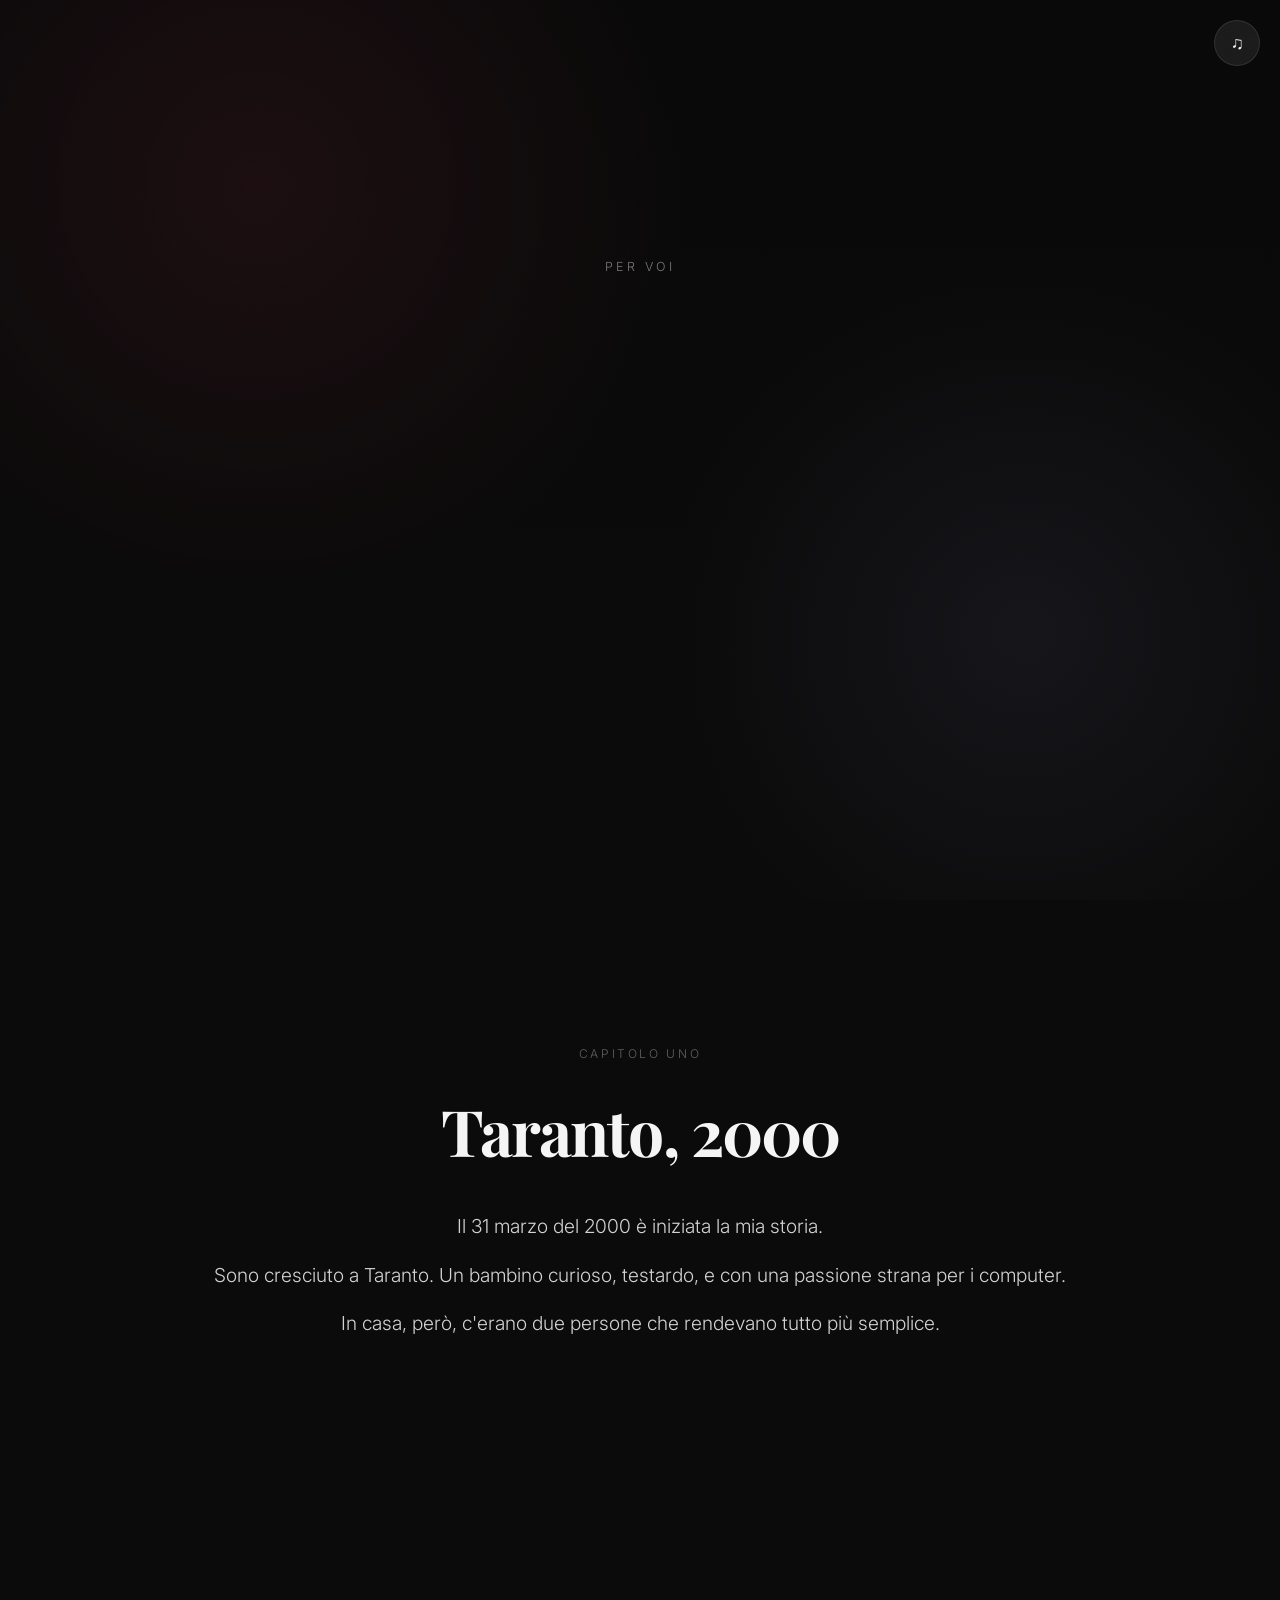
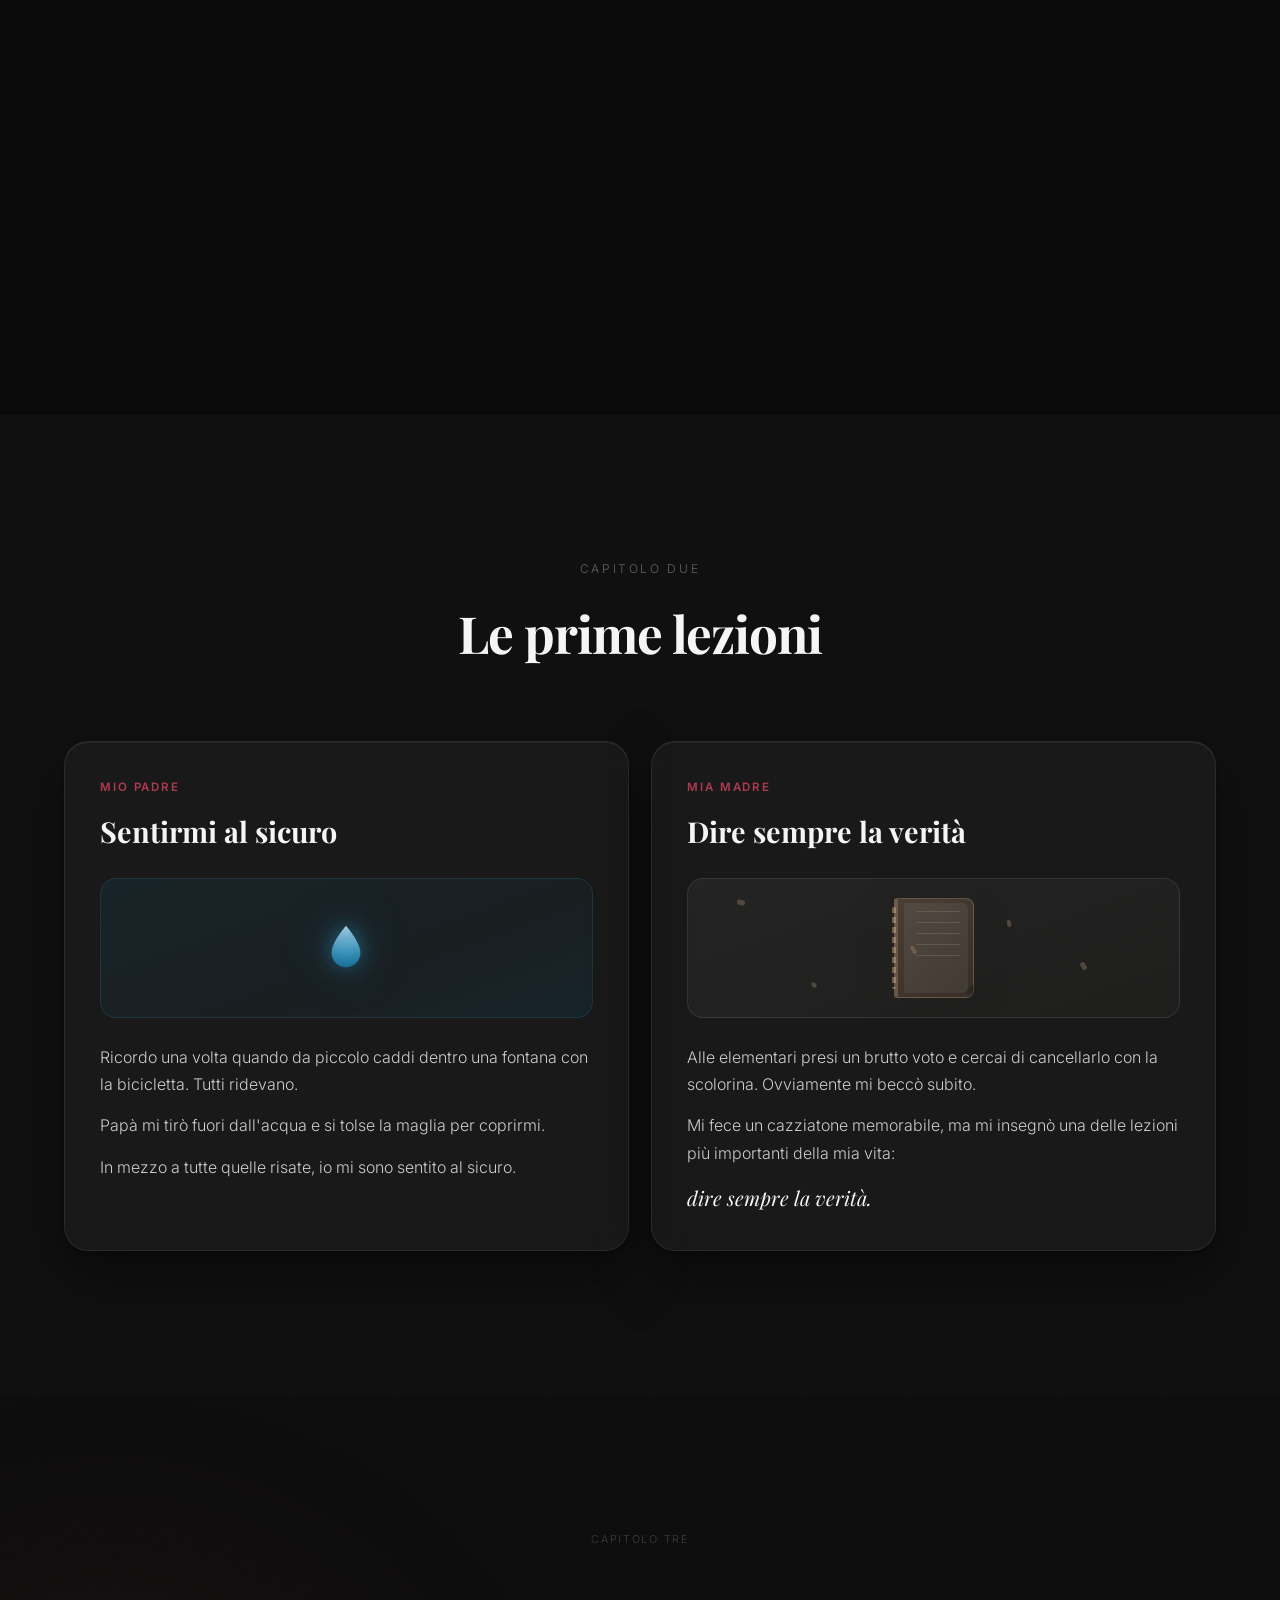
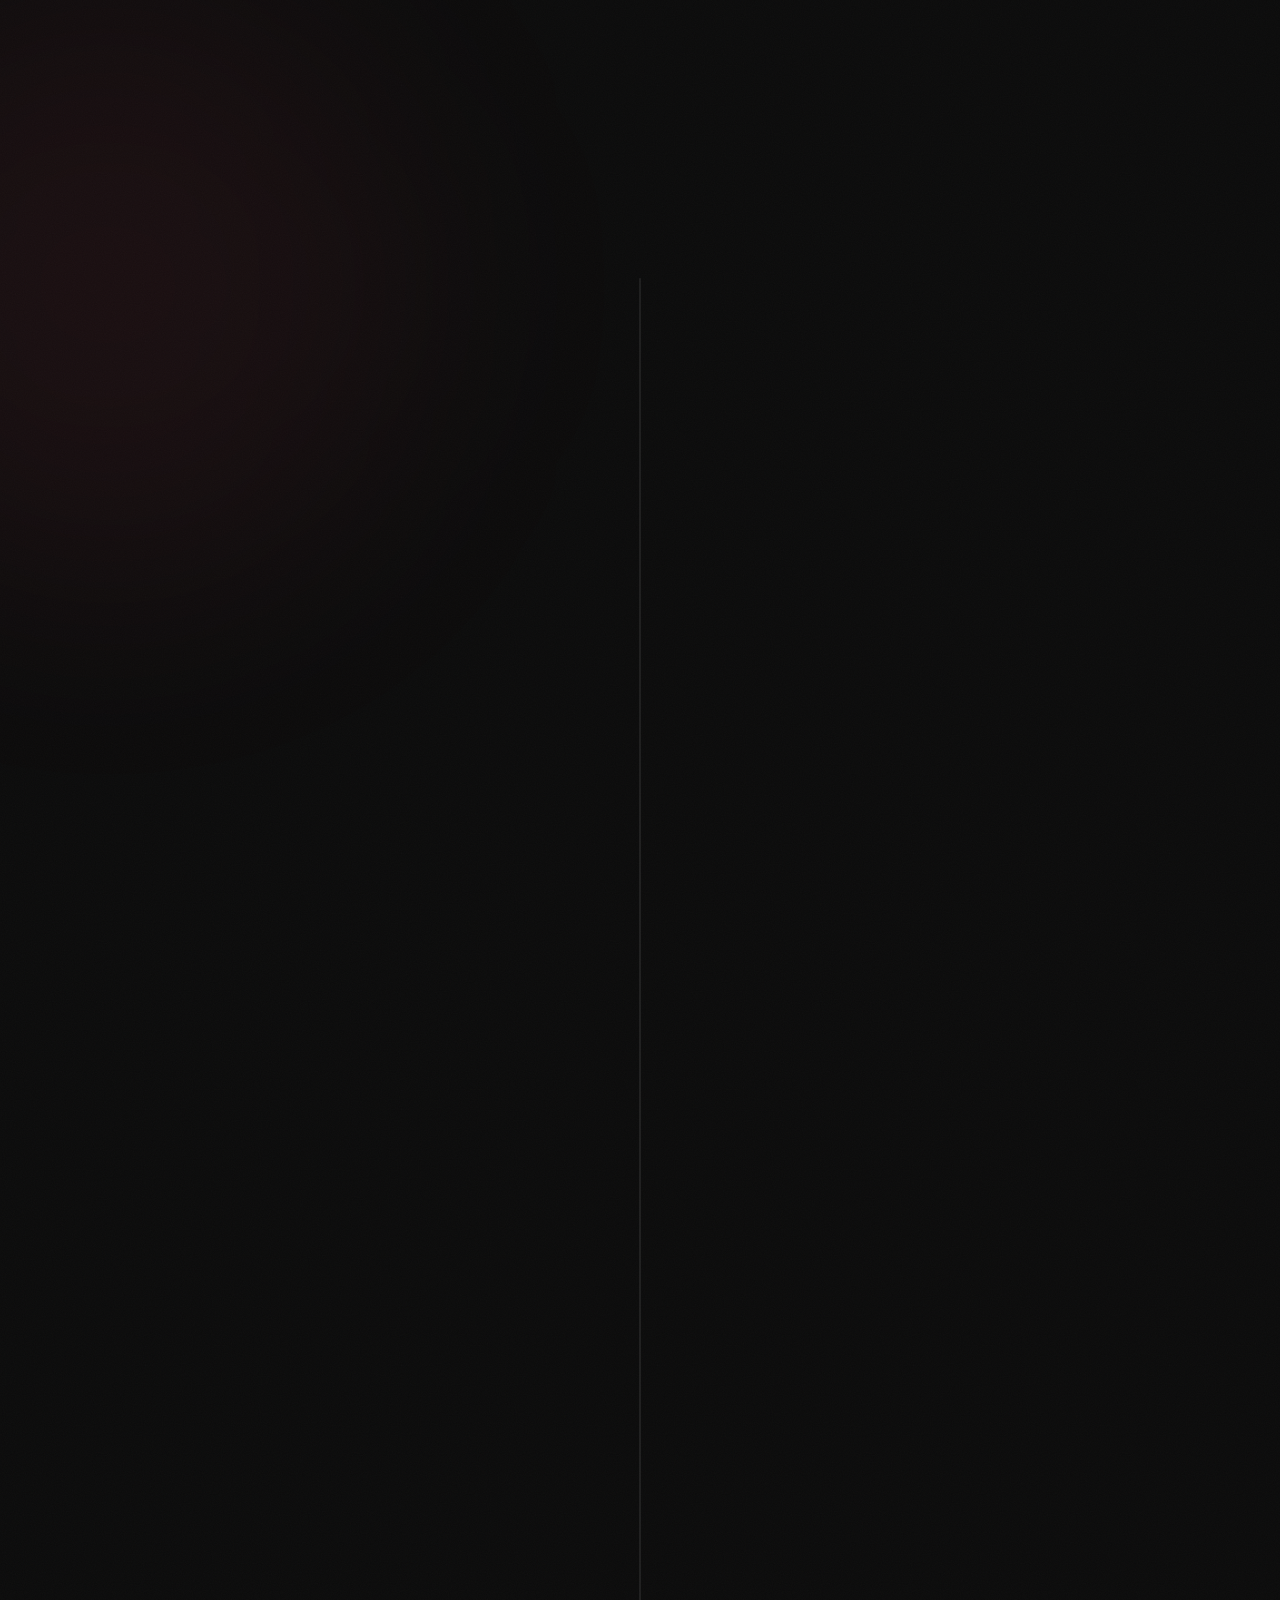
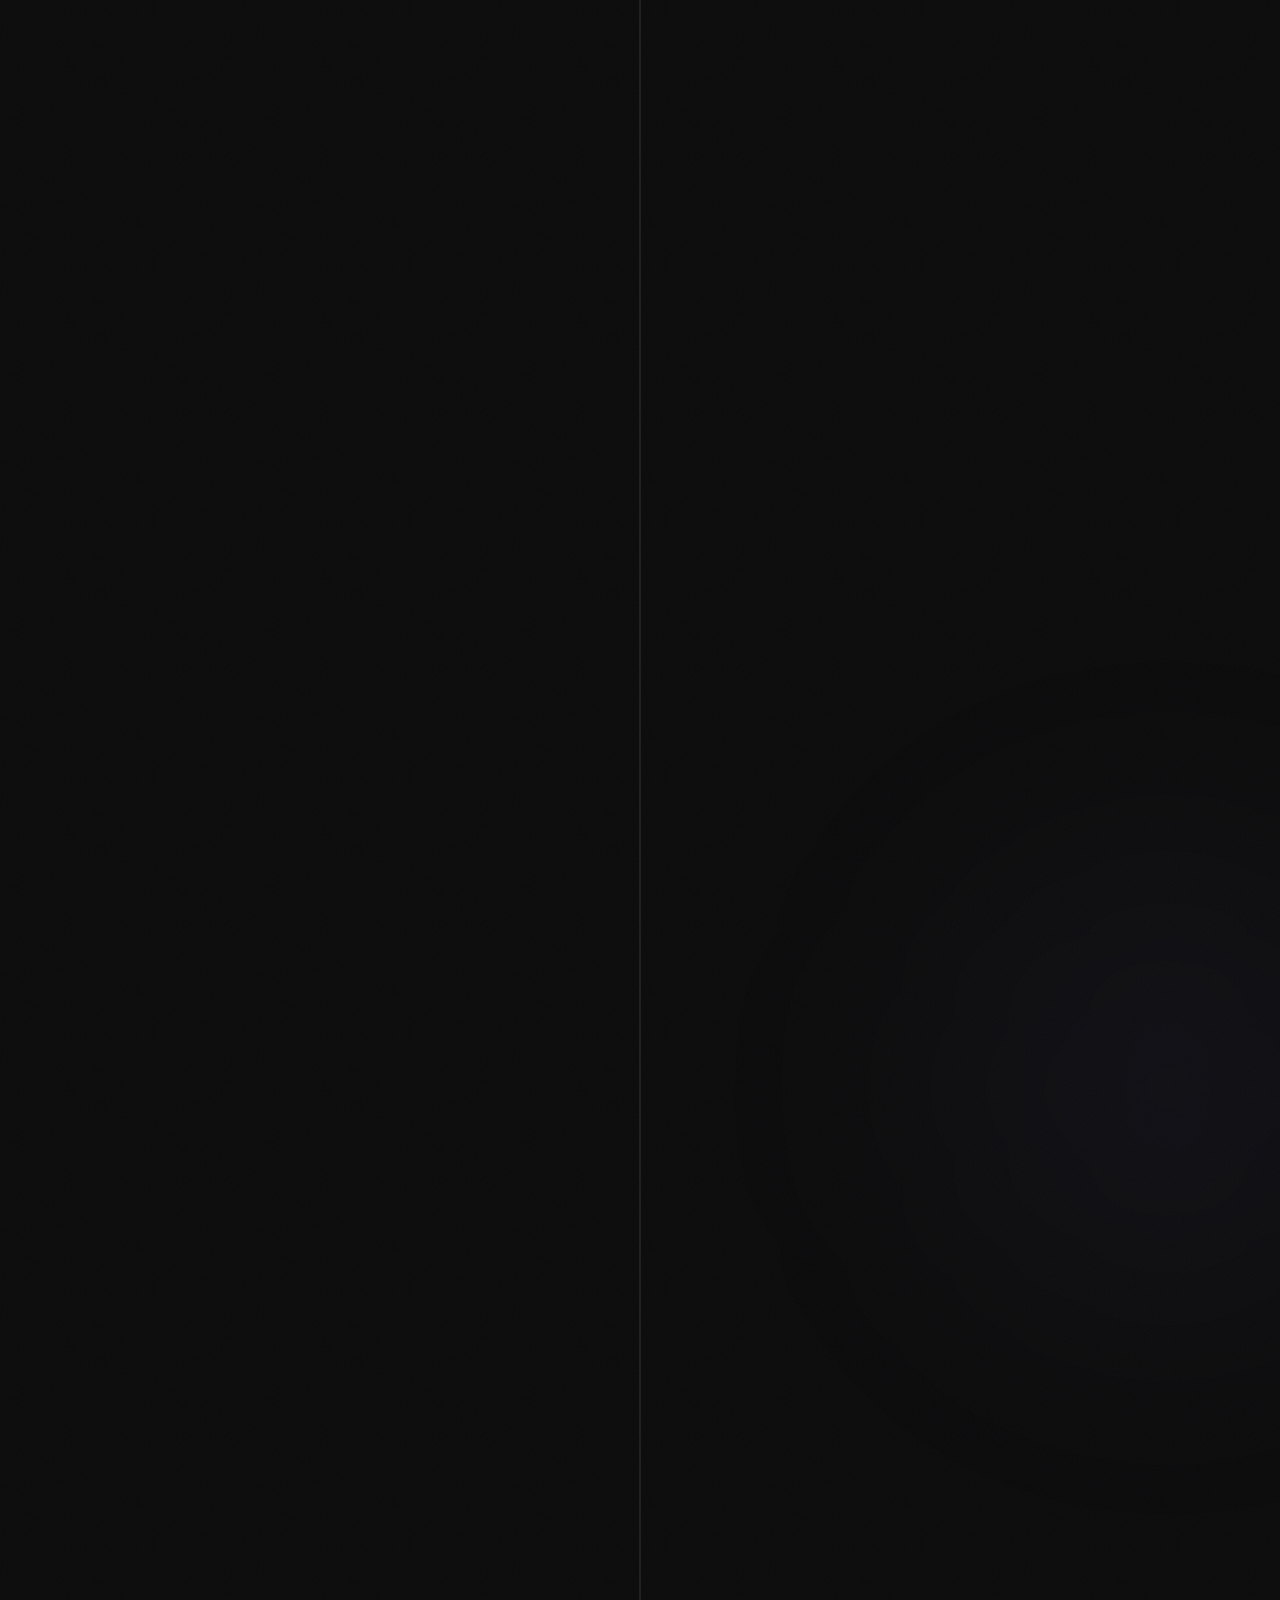
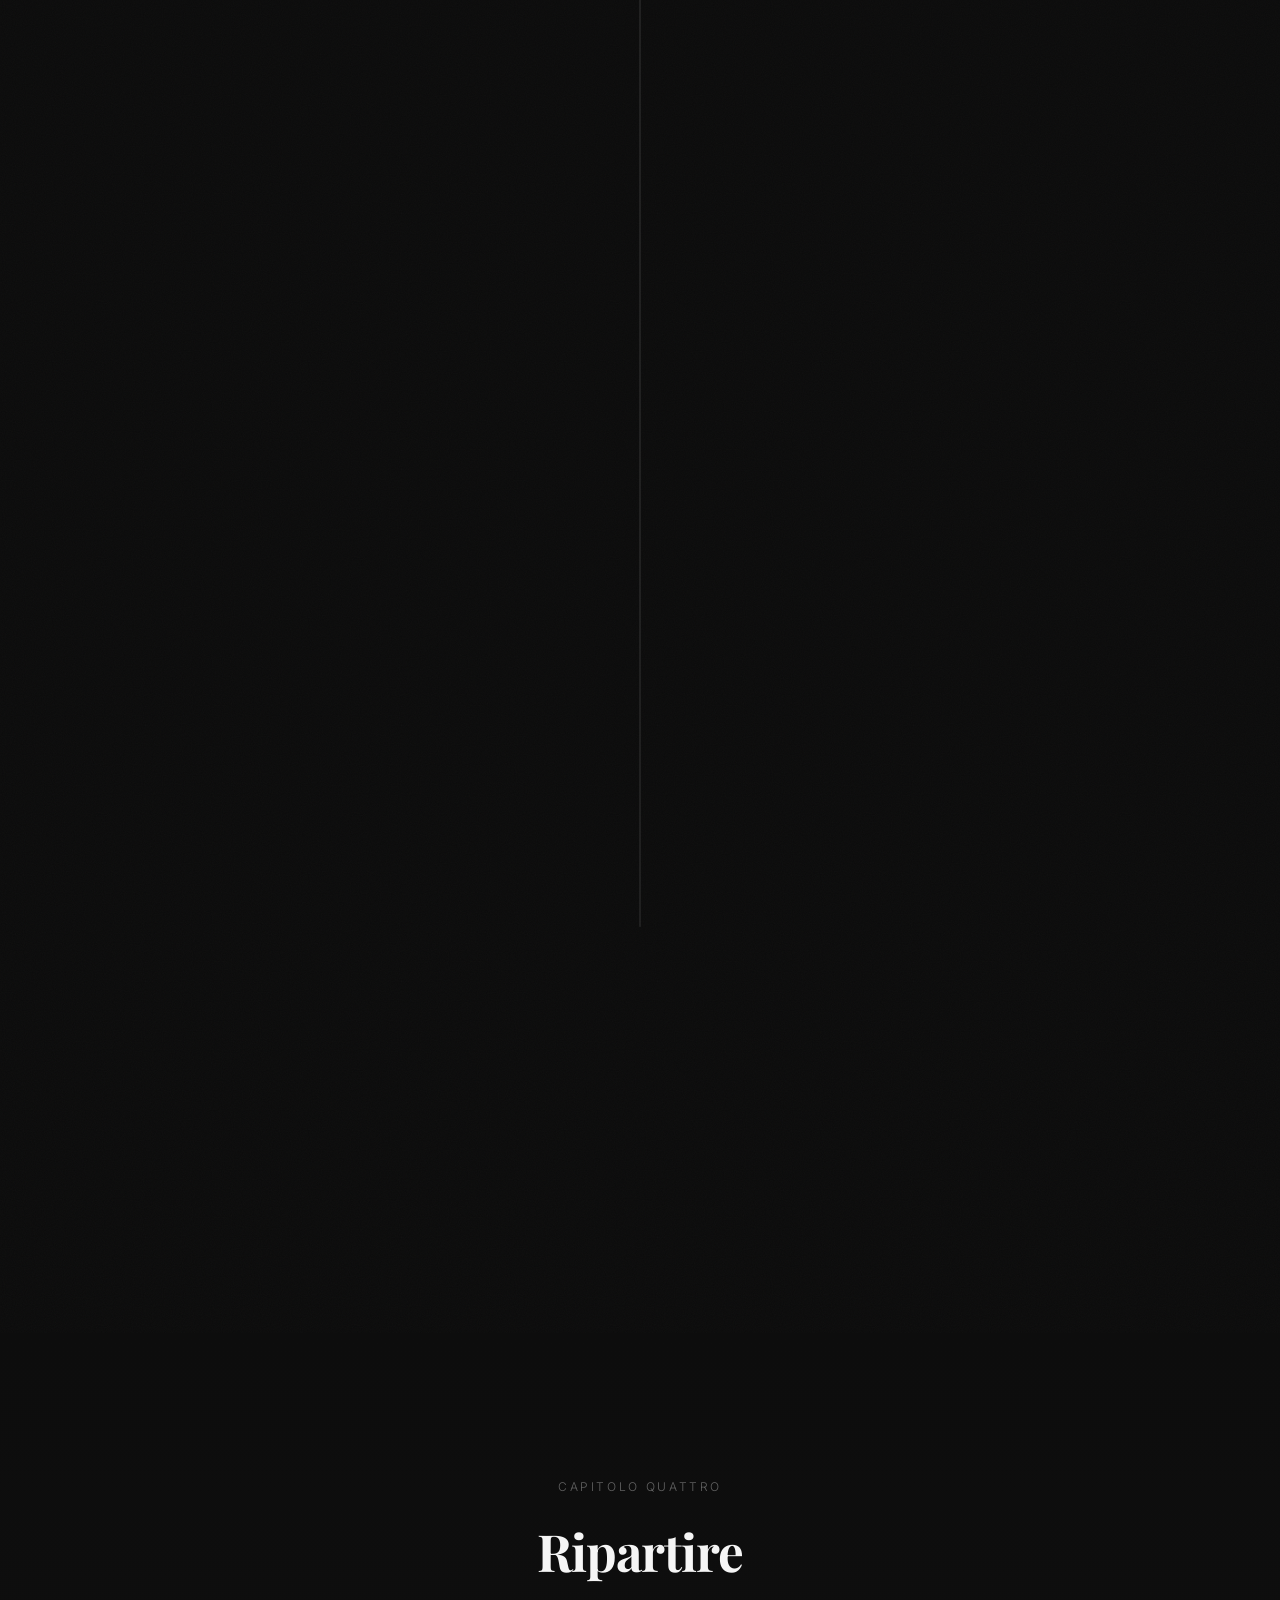
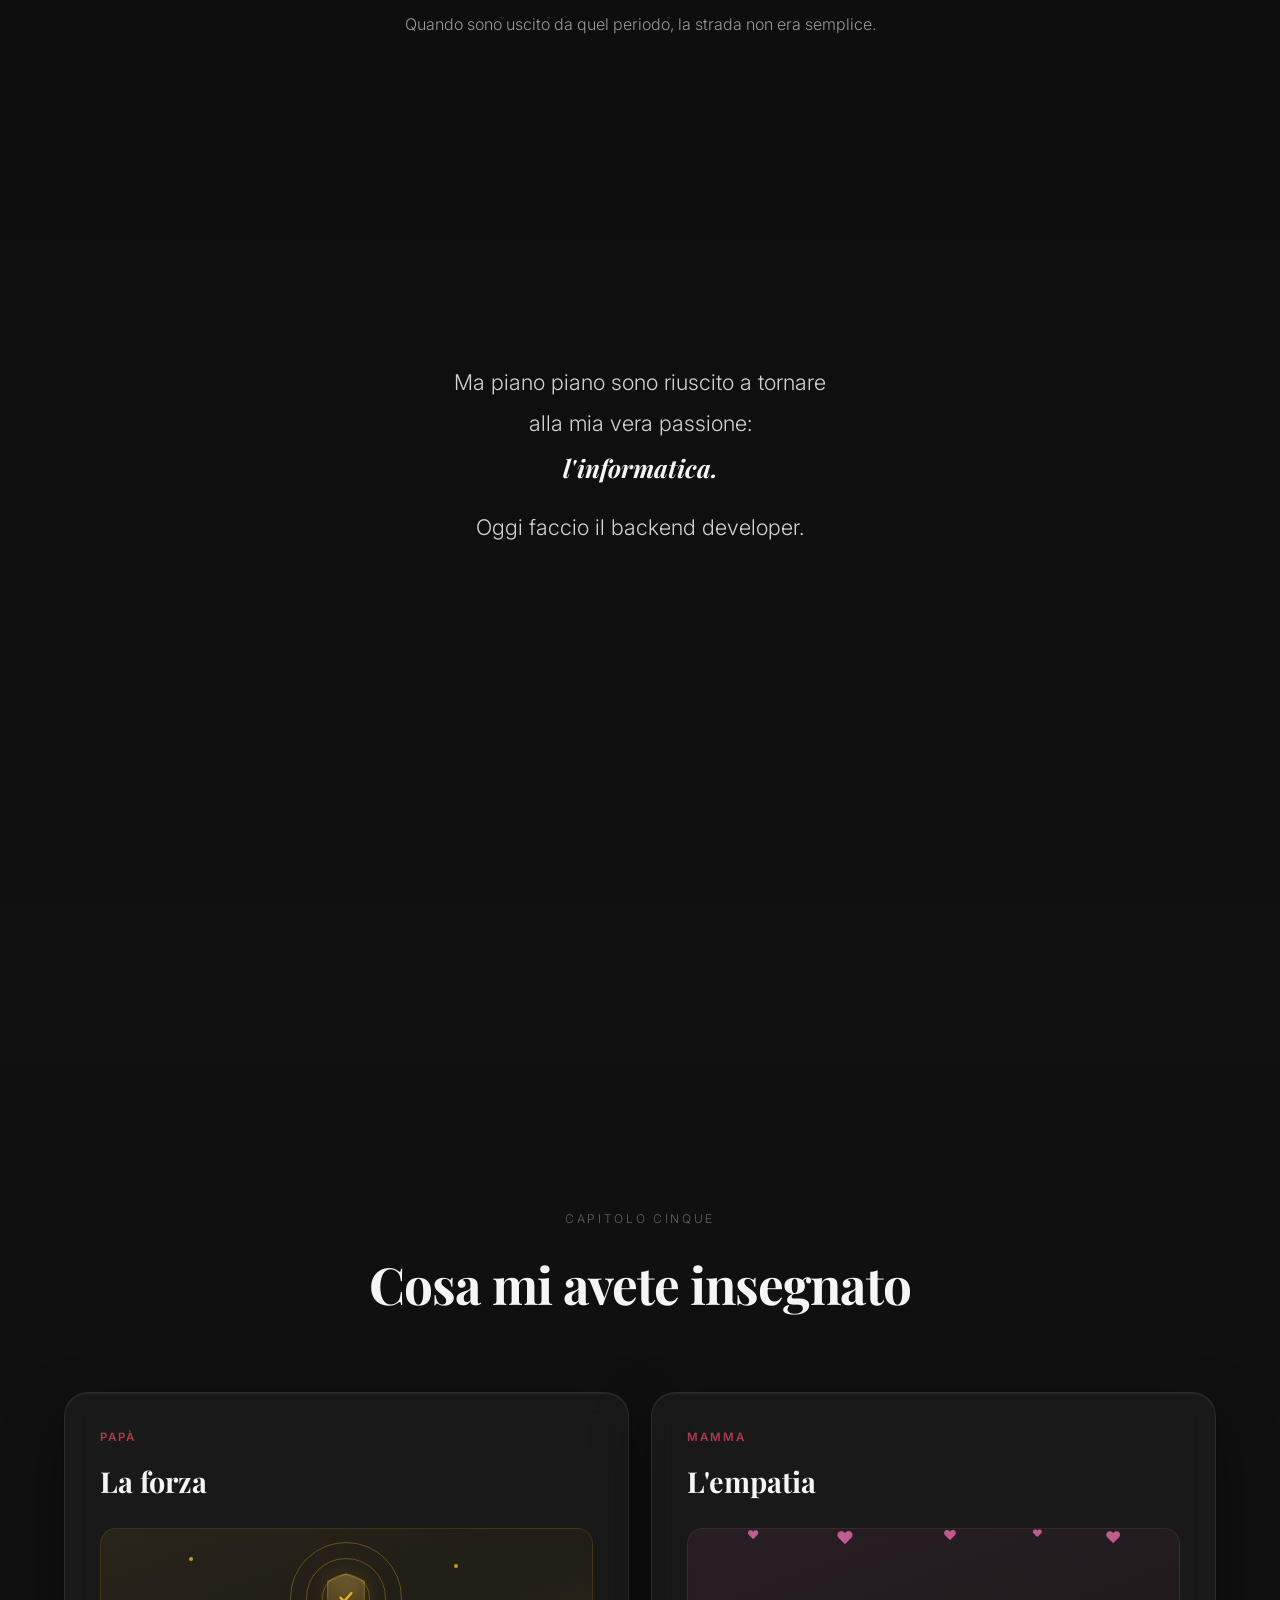
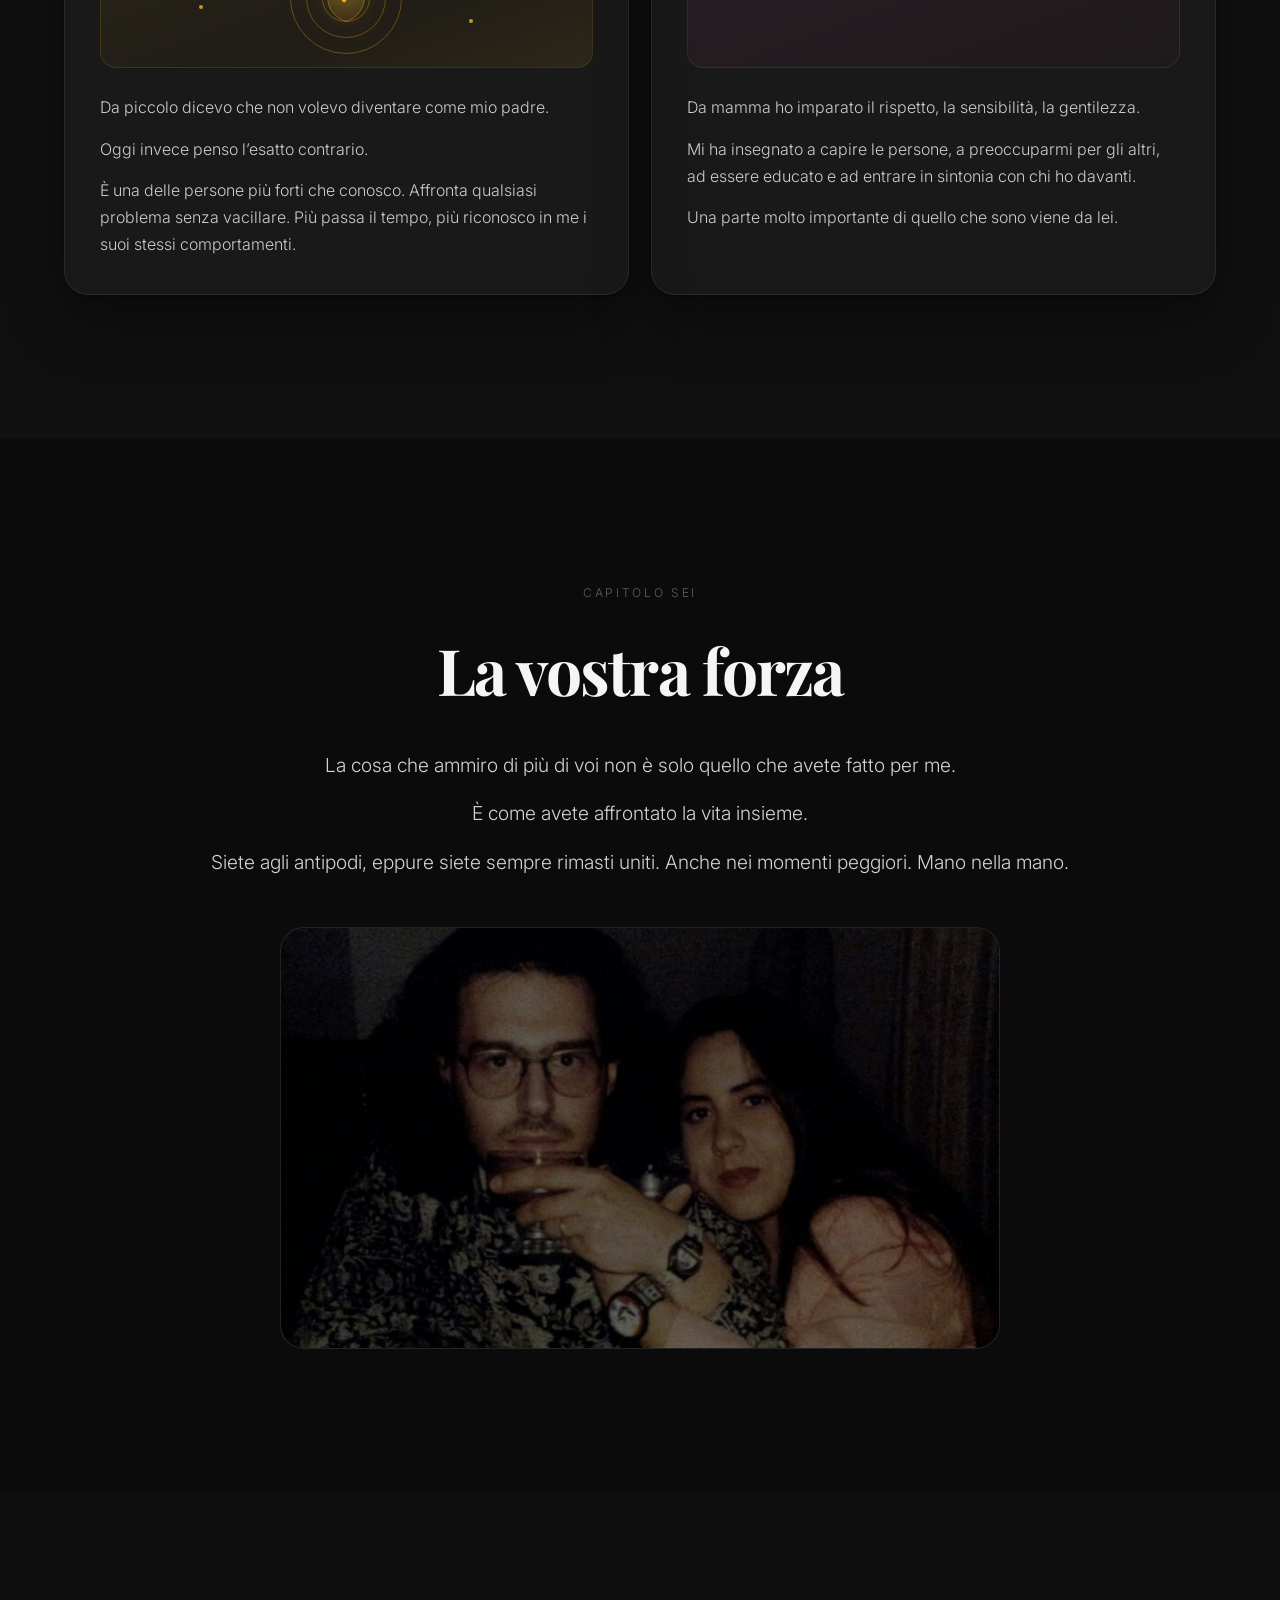
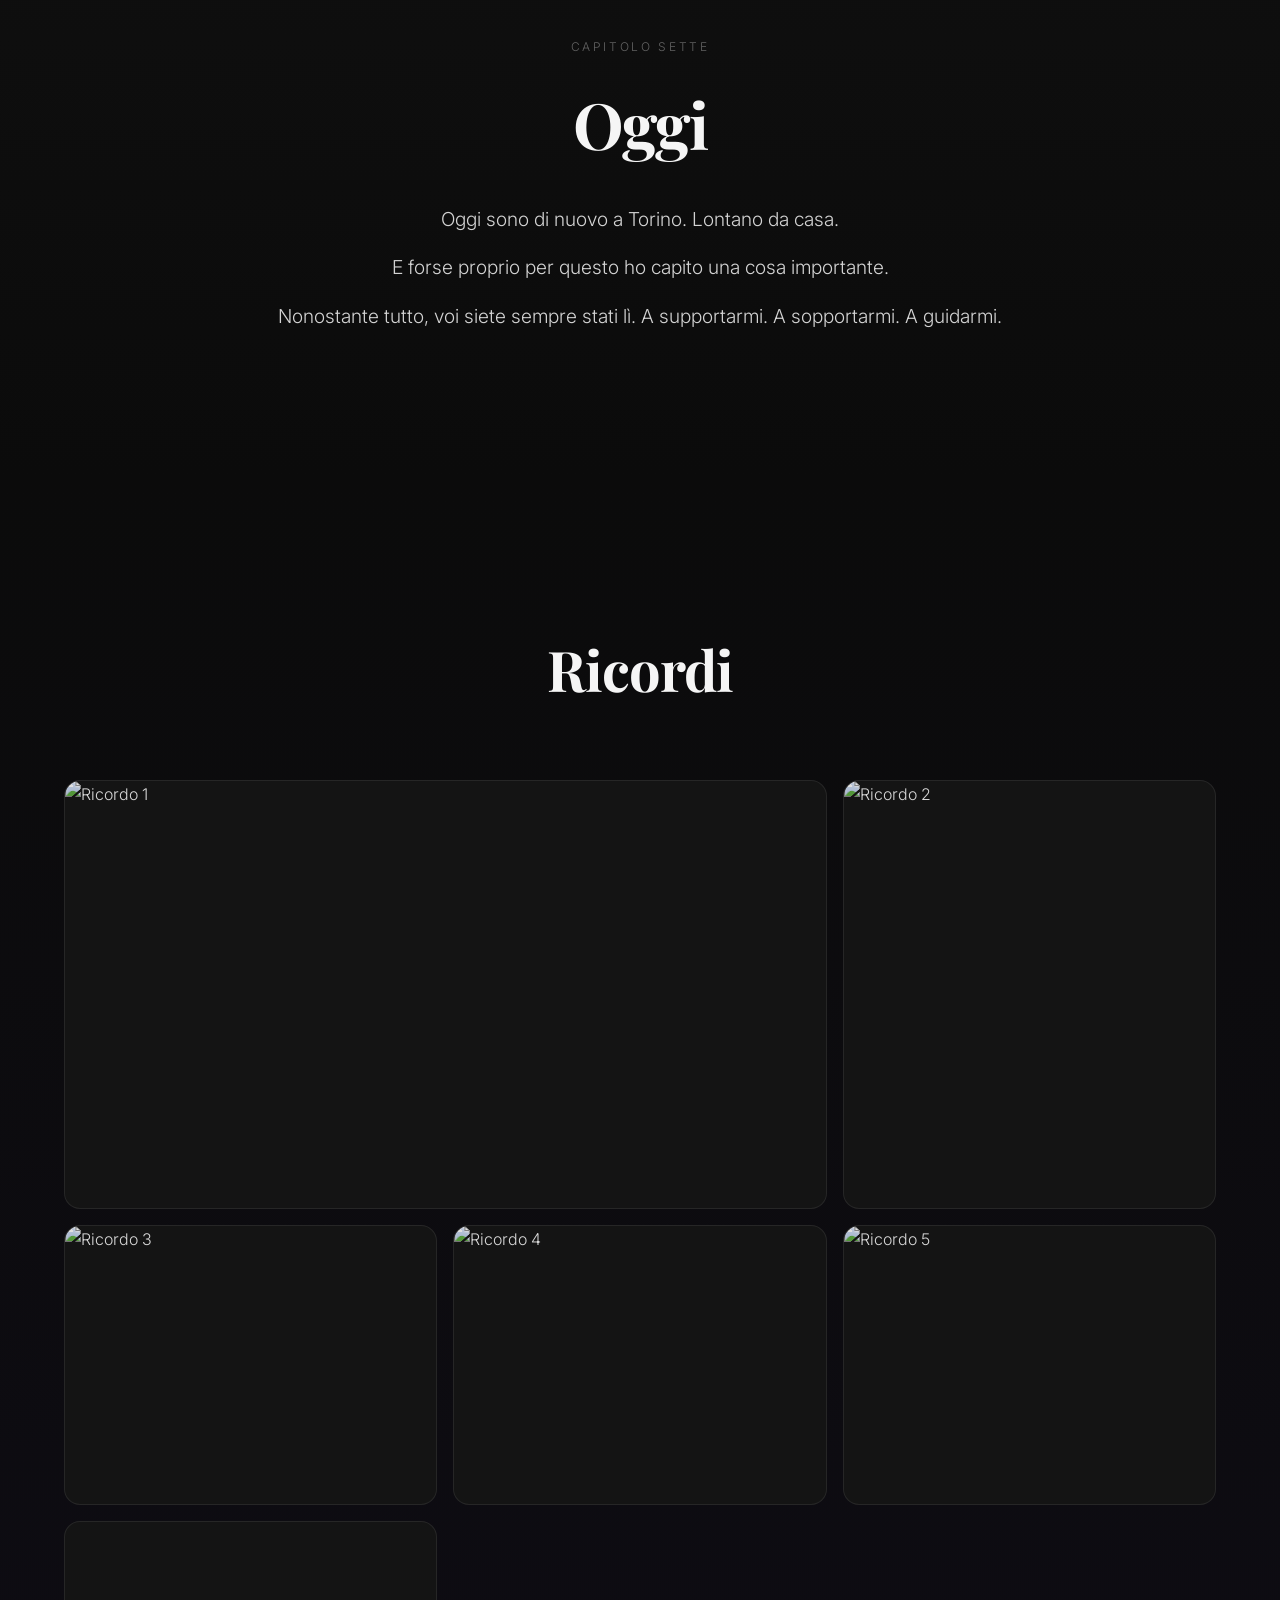
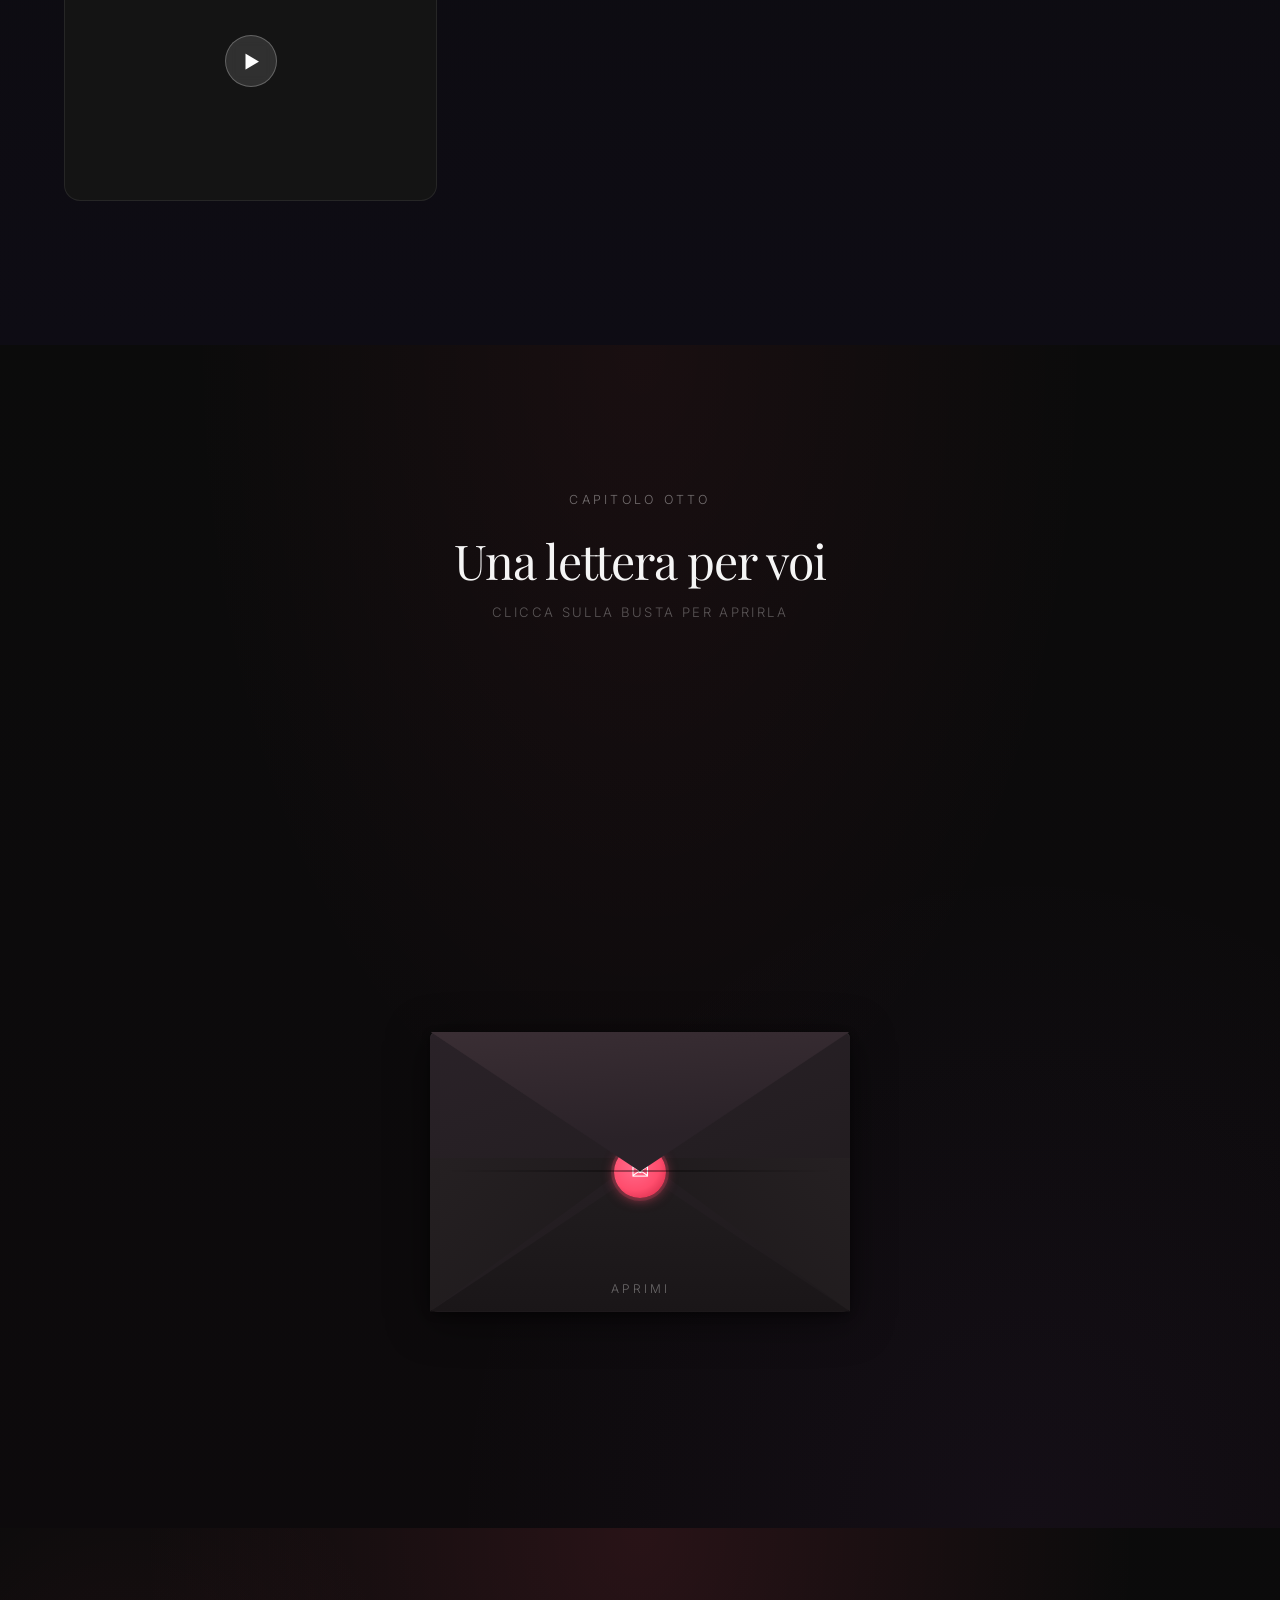
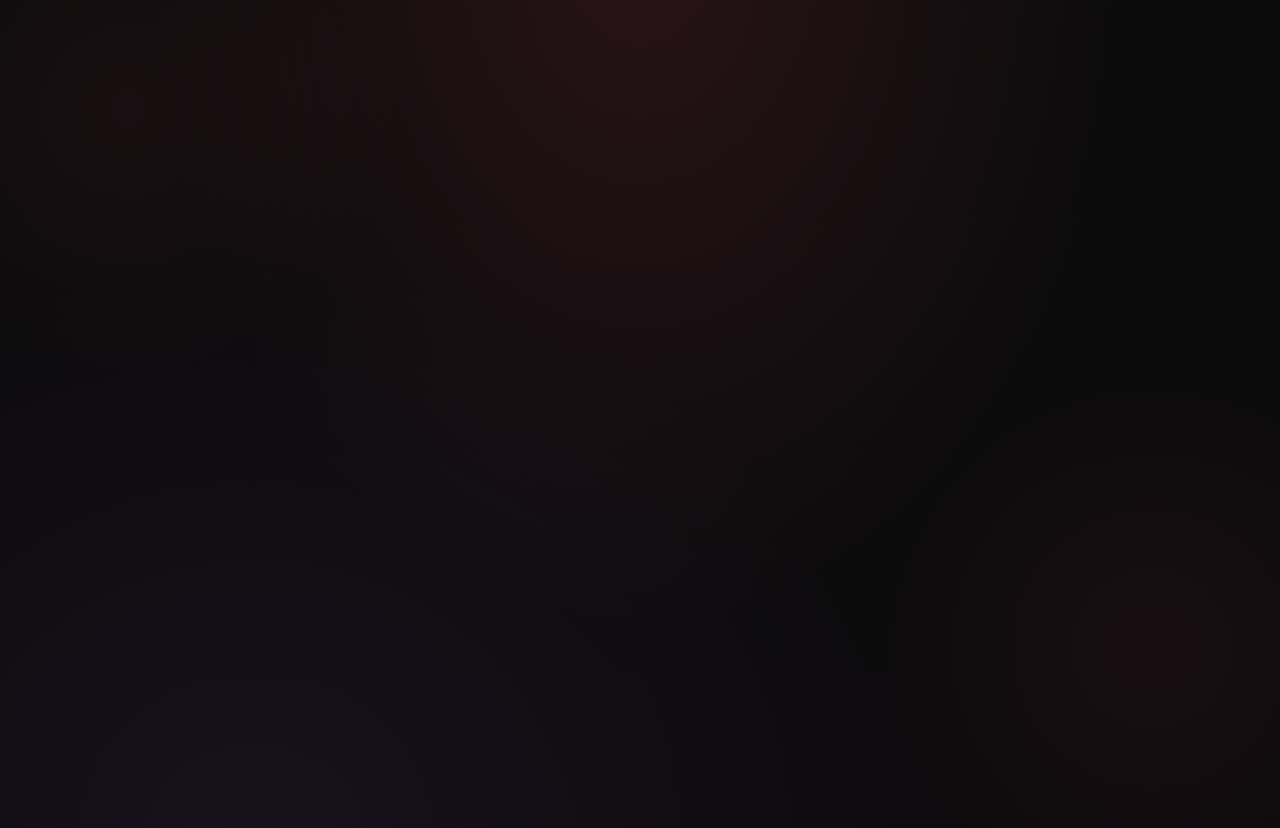
==== commit 4acbc8ff: "try fix" ====
--- a/index.html
+++ b/index.html
@@ -92,7 +92,7 @@
         <div class="family-photo__frame">
           <div class="family-photo__glow" aria-hidden="true"></div>
           <img
-            src="assets/images/capitolo1.png"
+            src="assets/images/depressione.jpeg"
             alt="Una foto di famiglia"
             class="family-photo__img"
             loading="lazy"
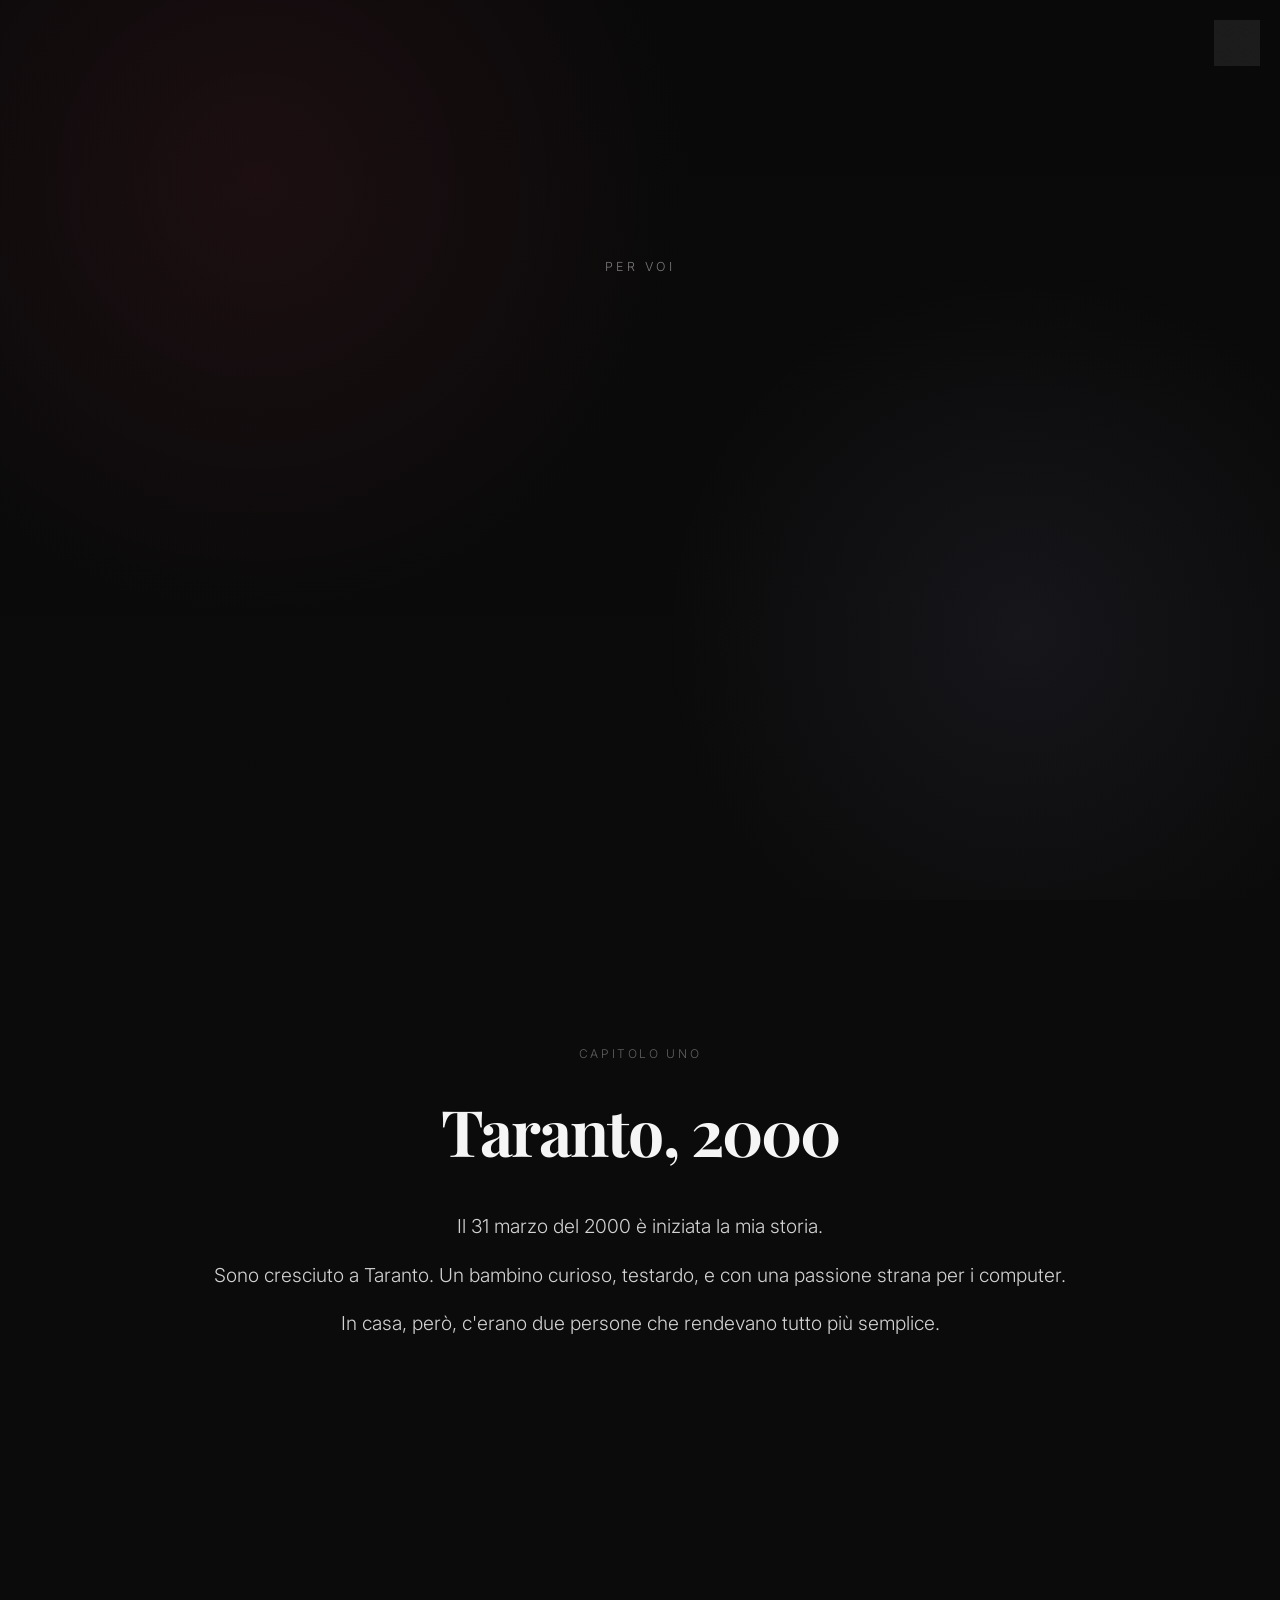
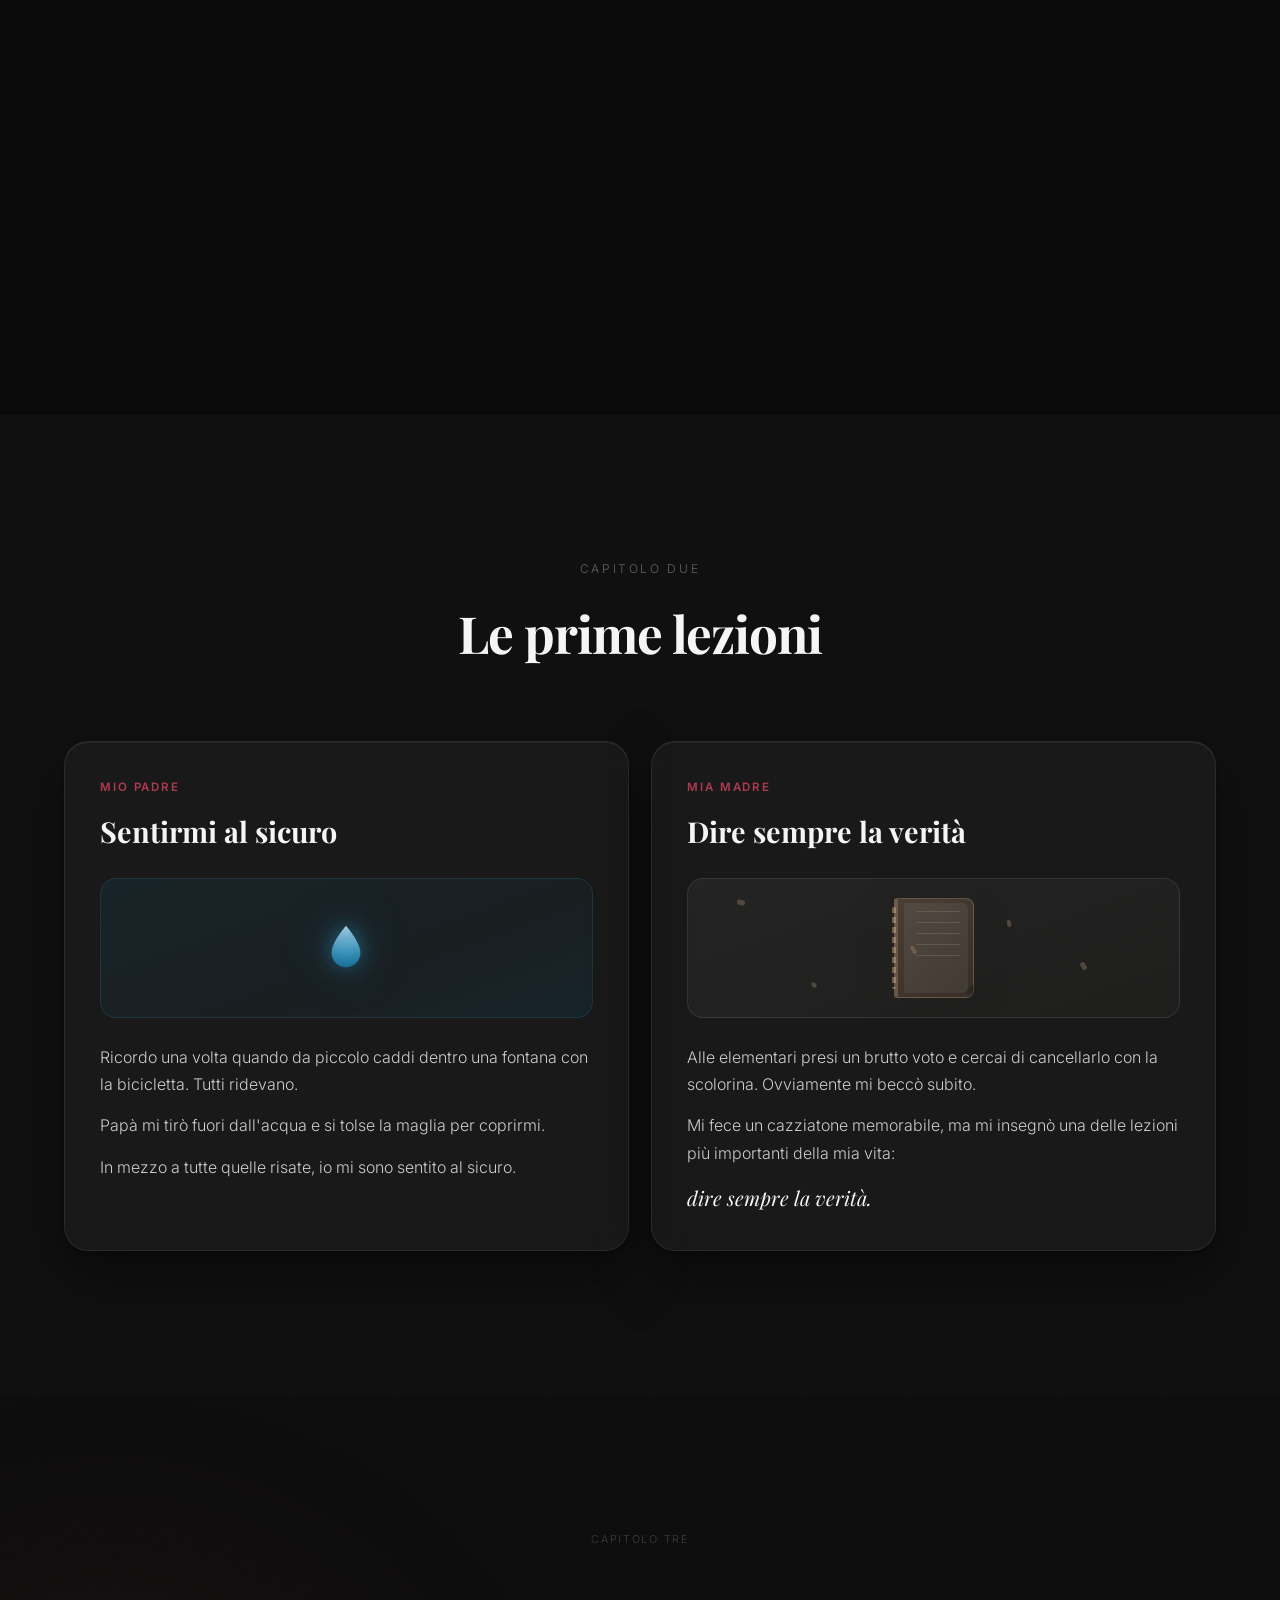
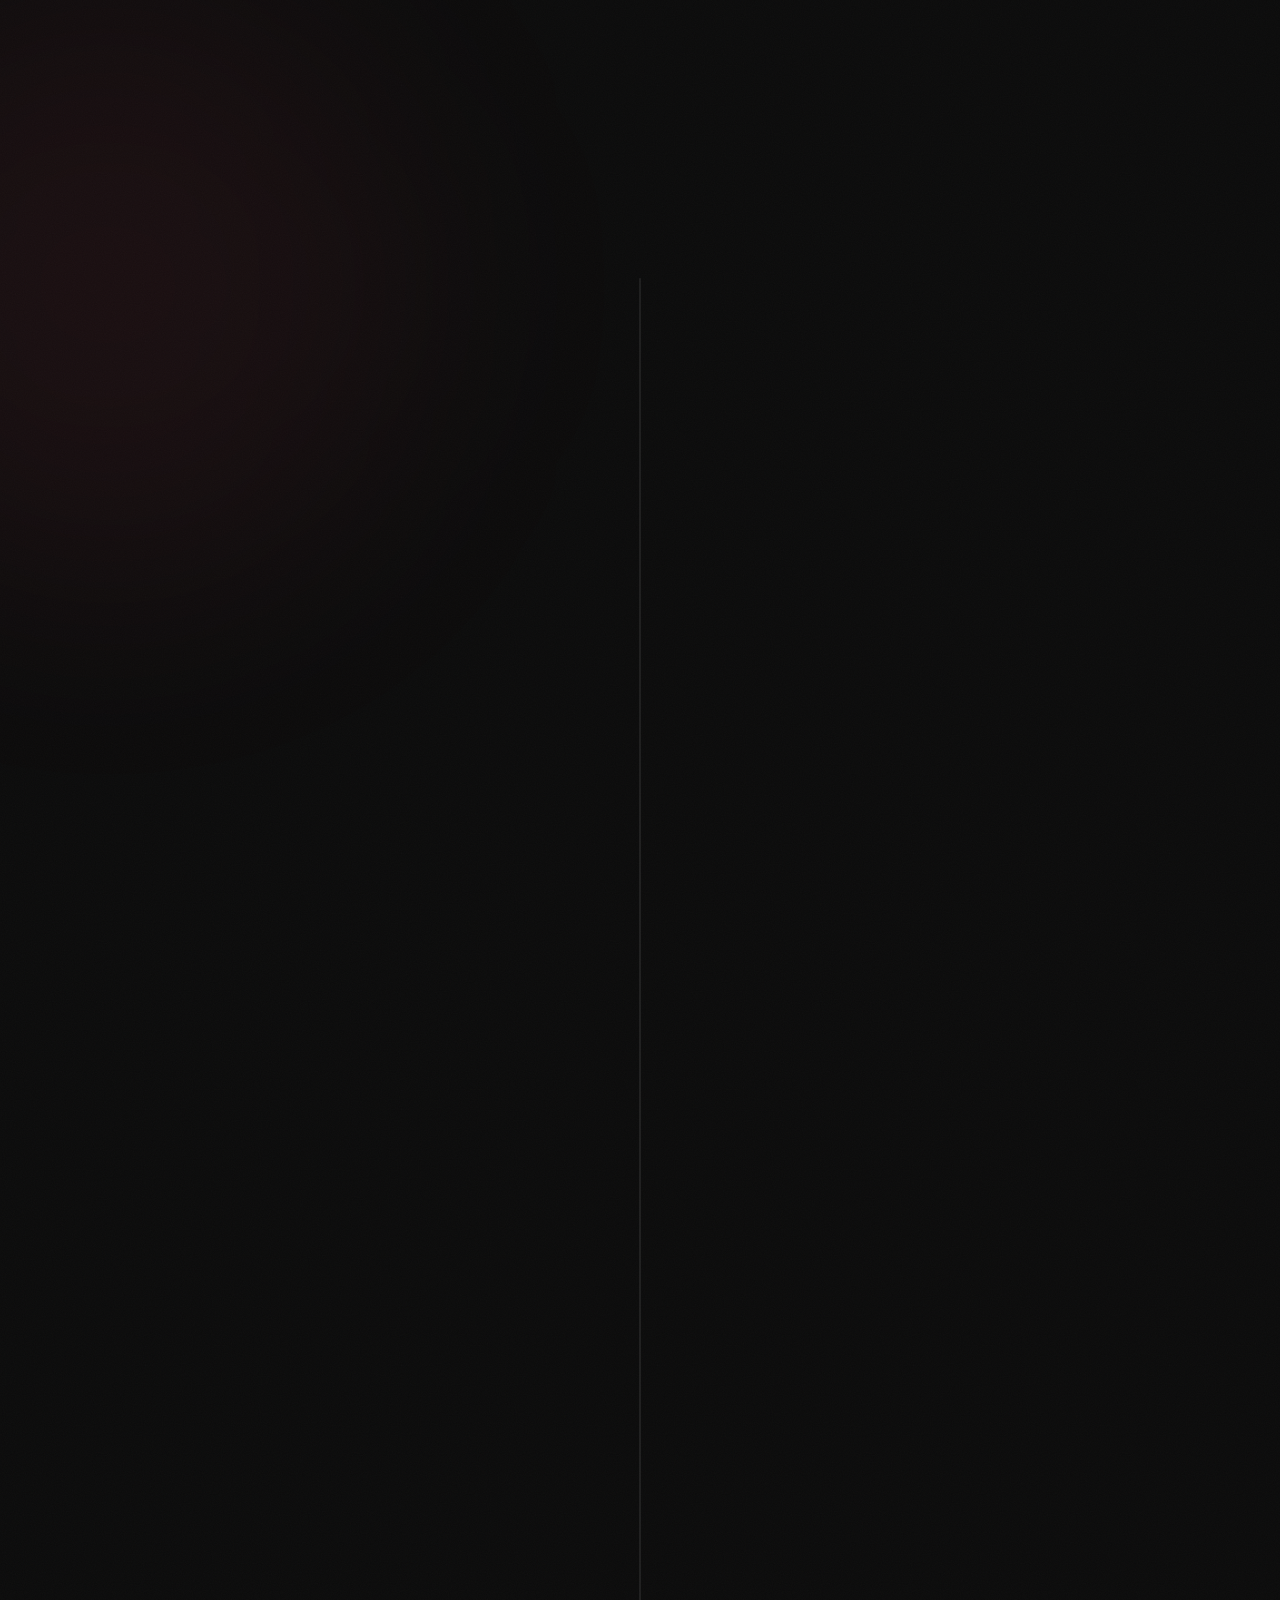
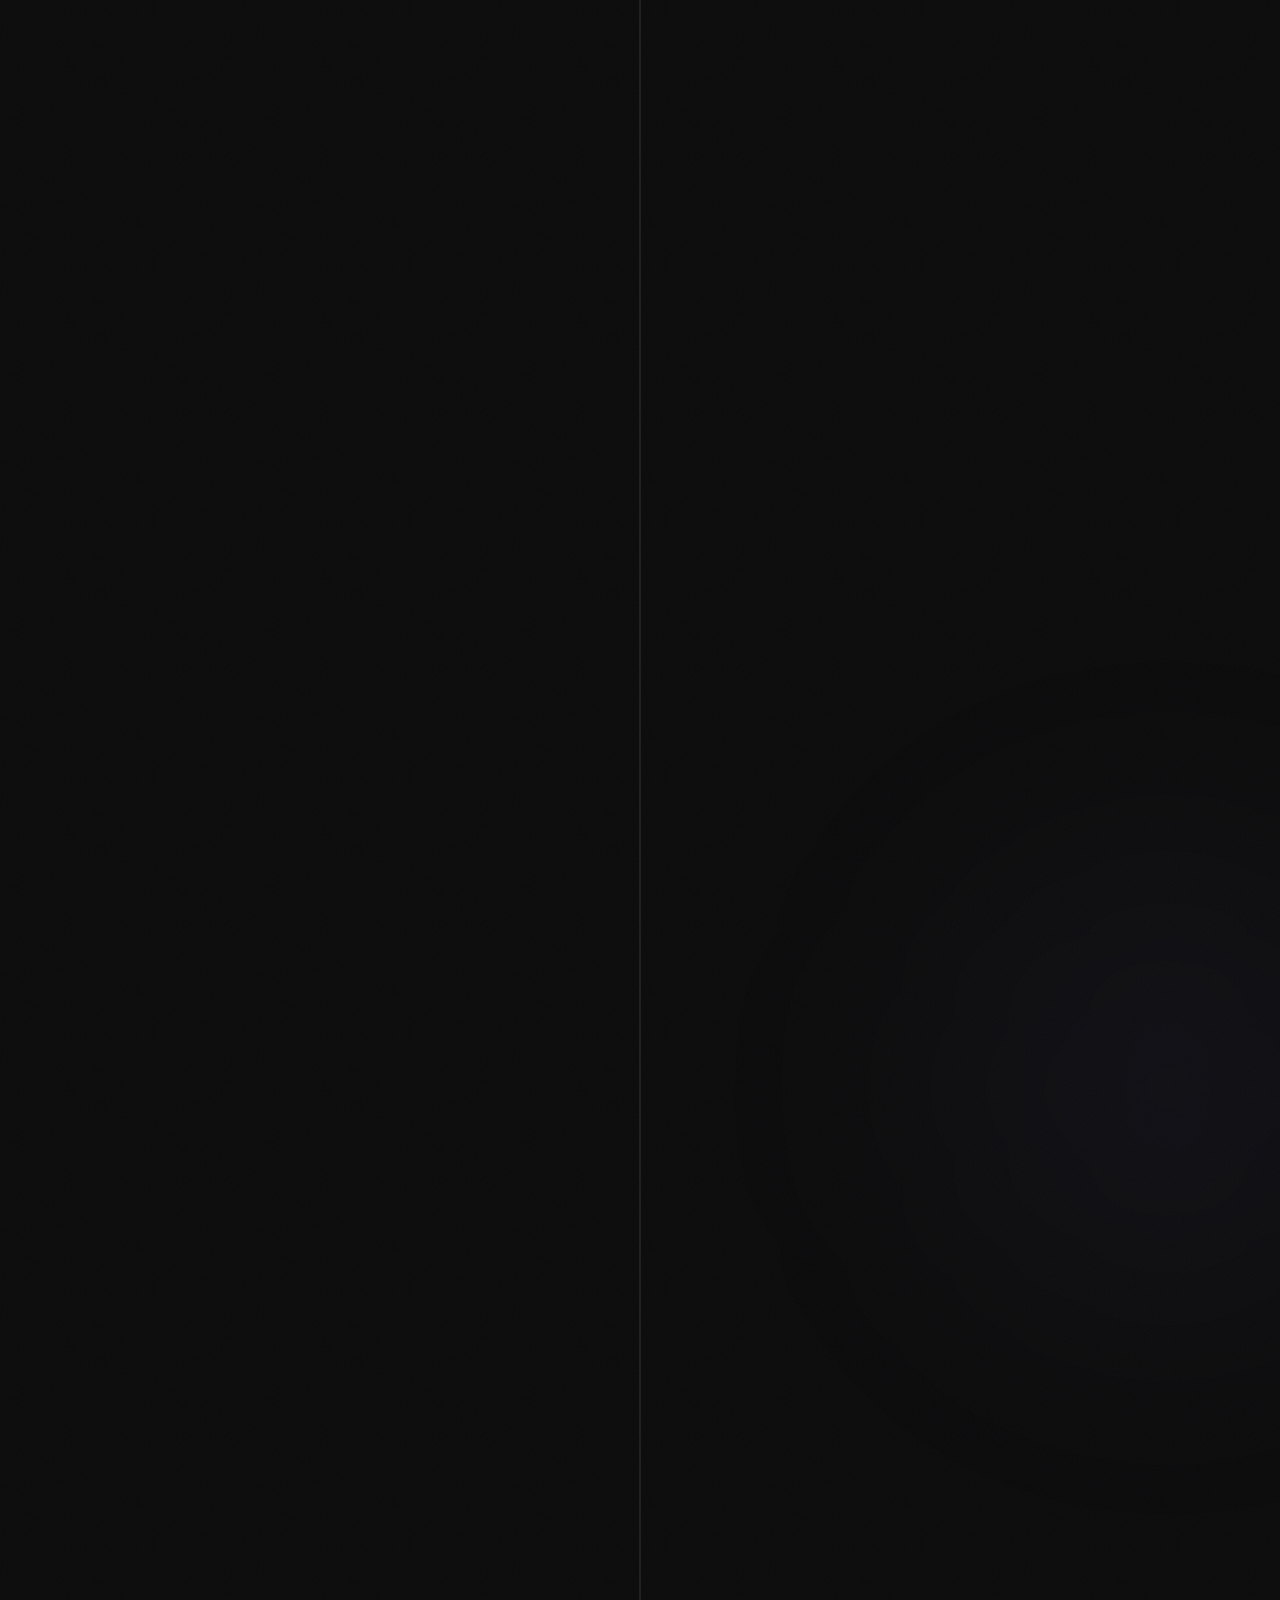
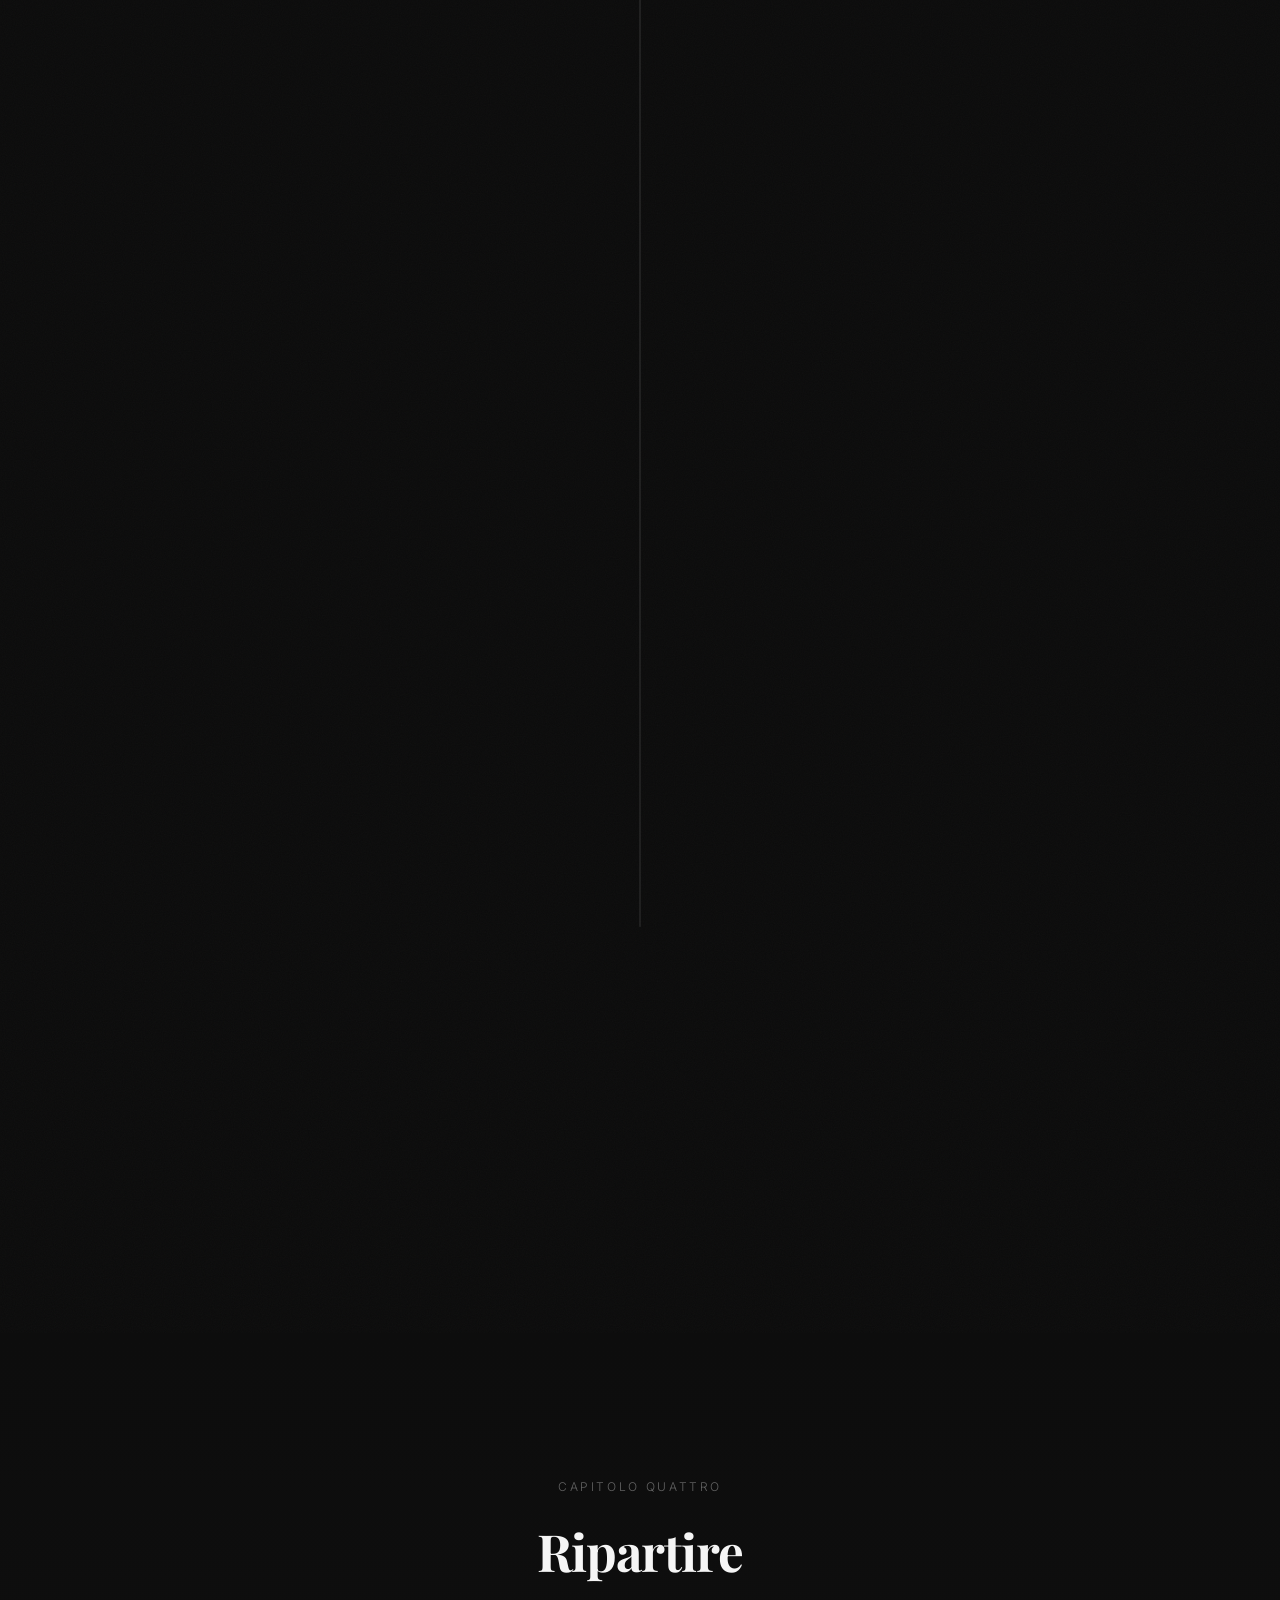
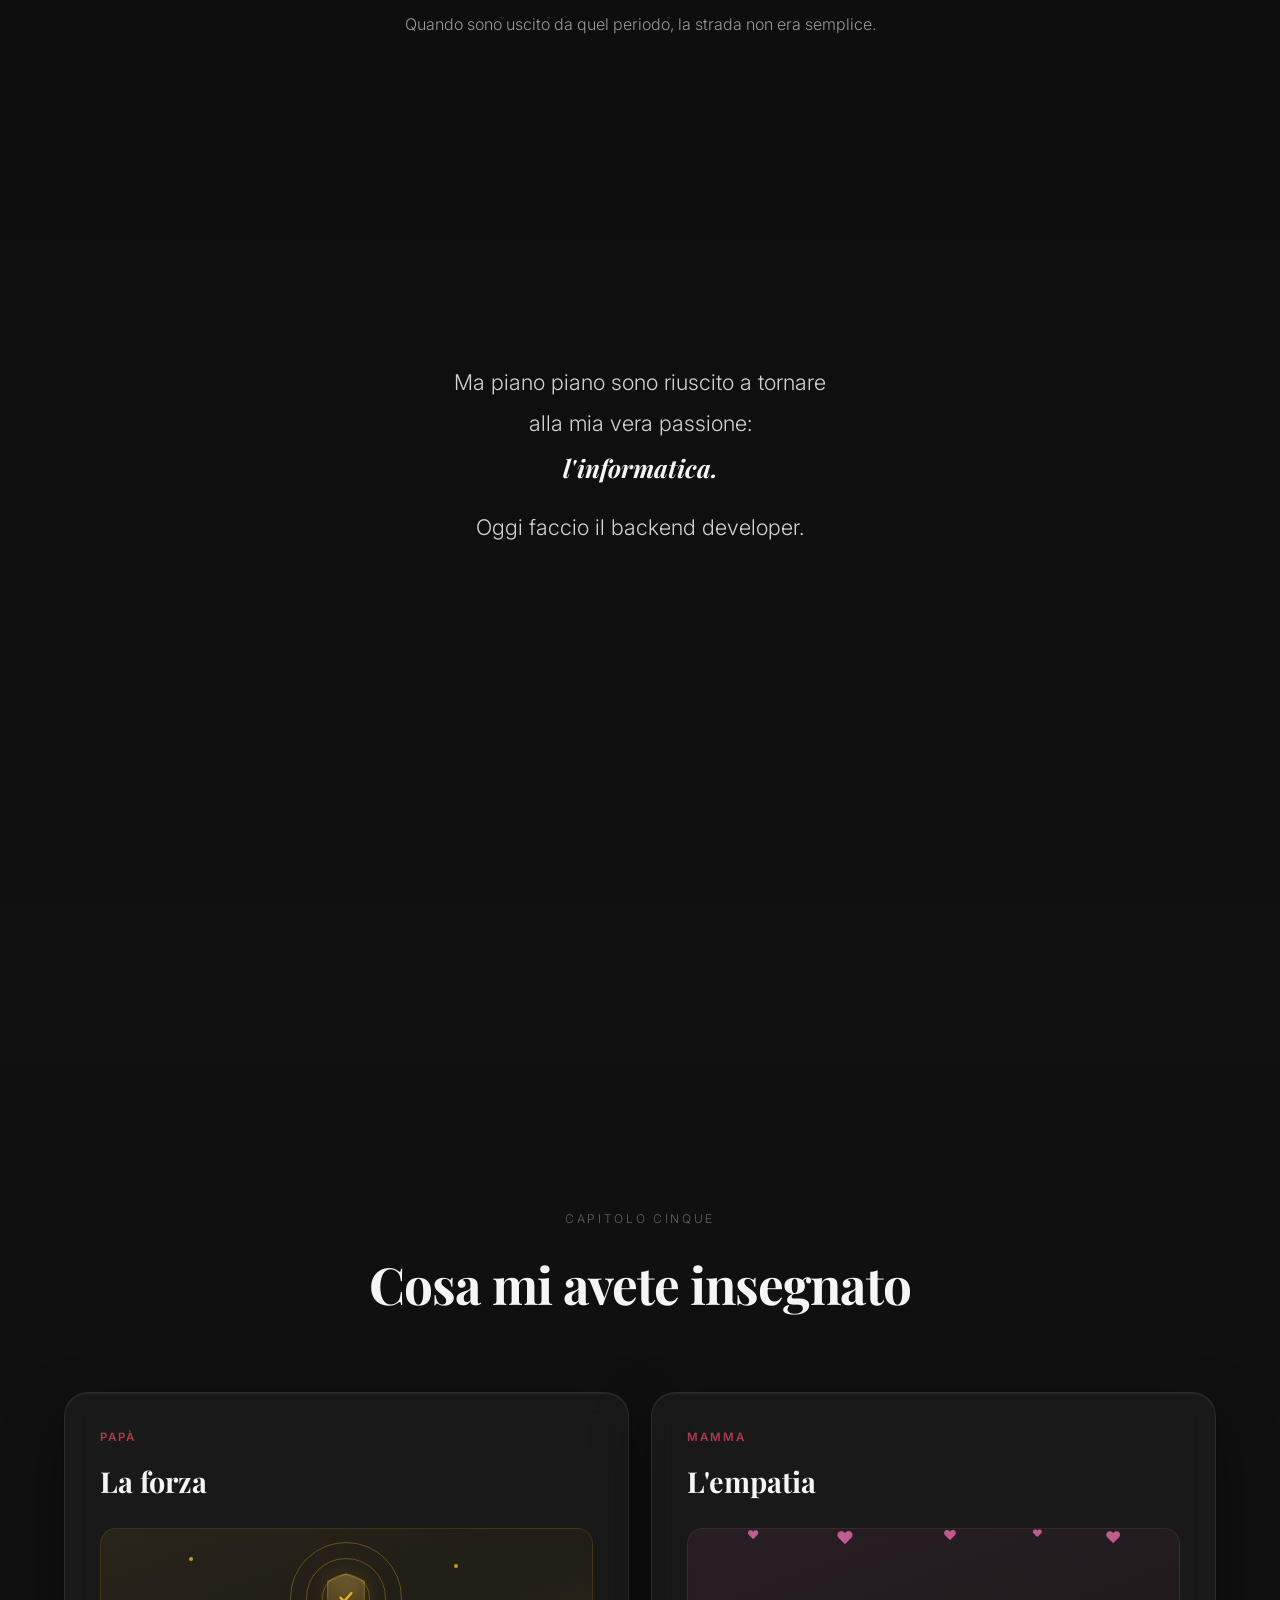
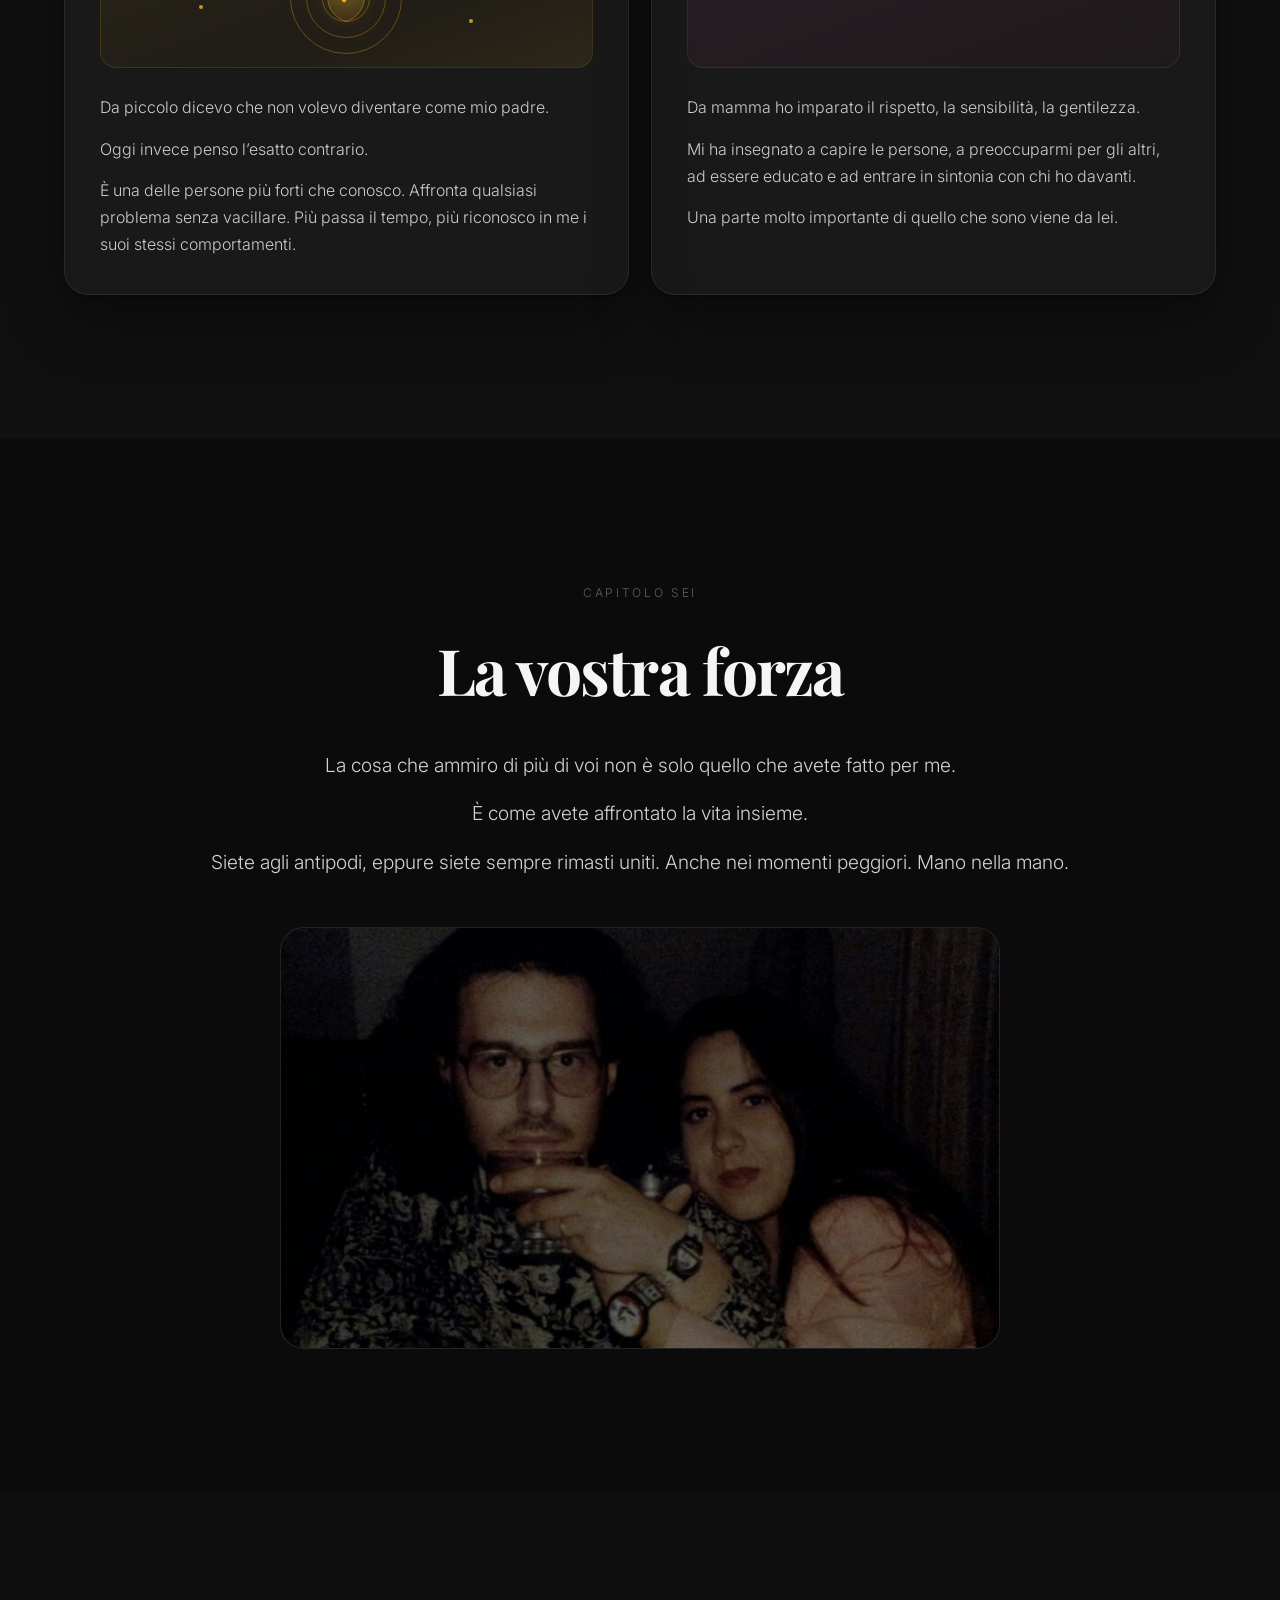
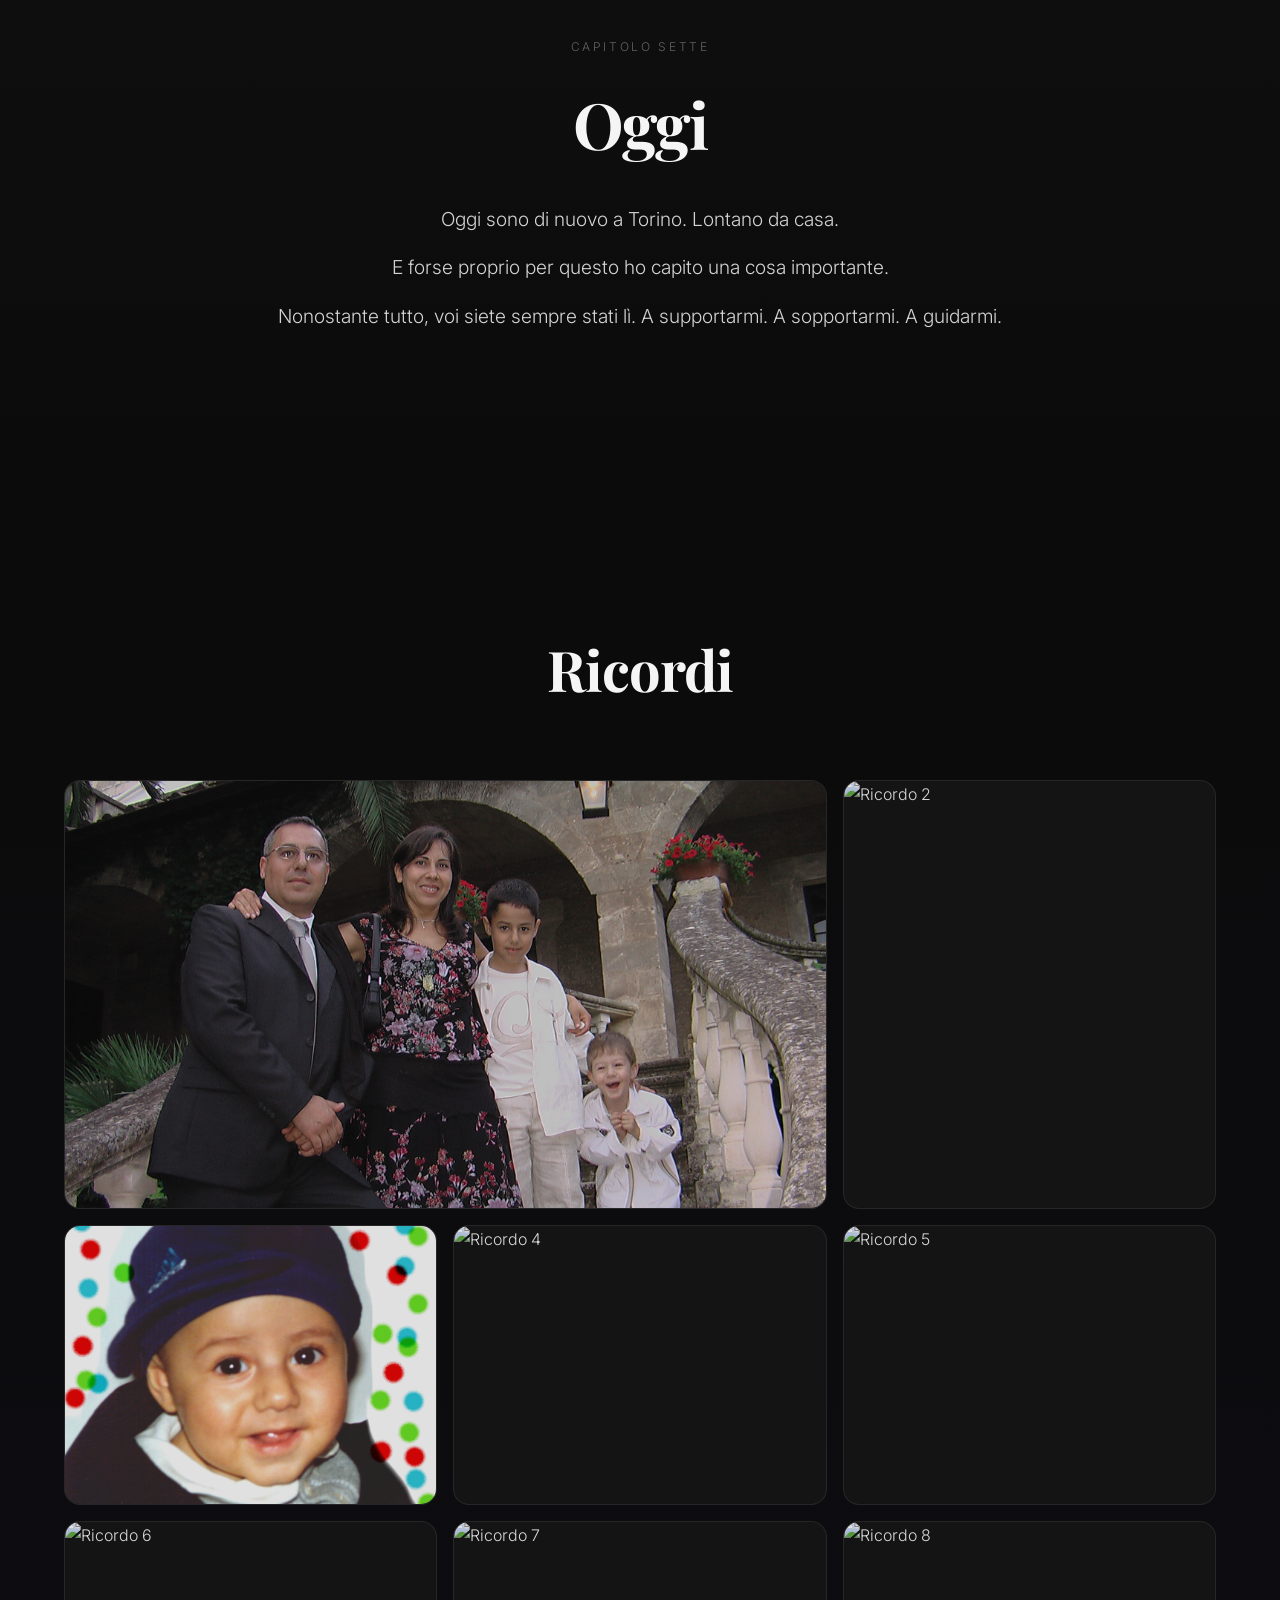
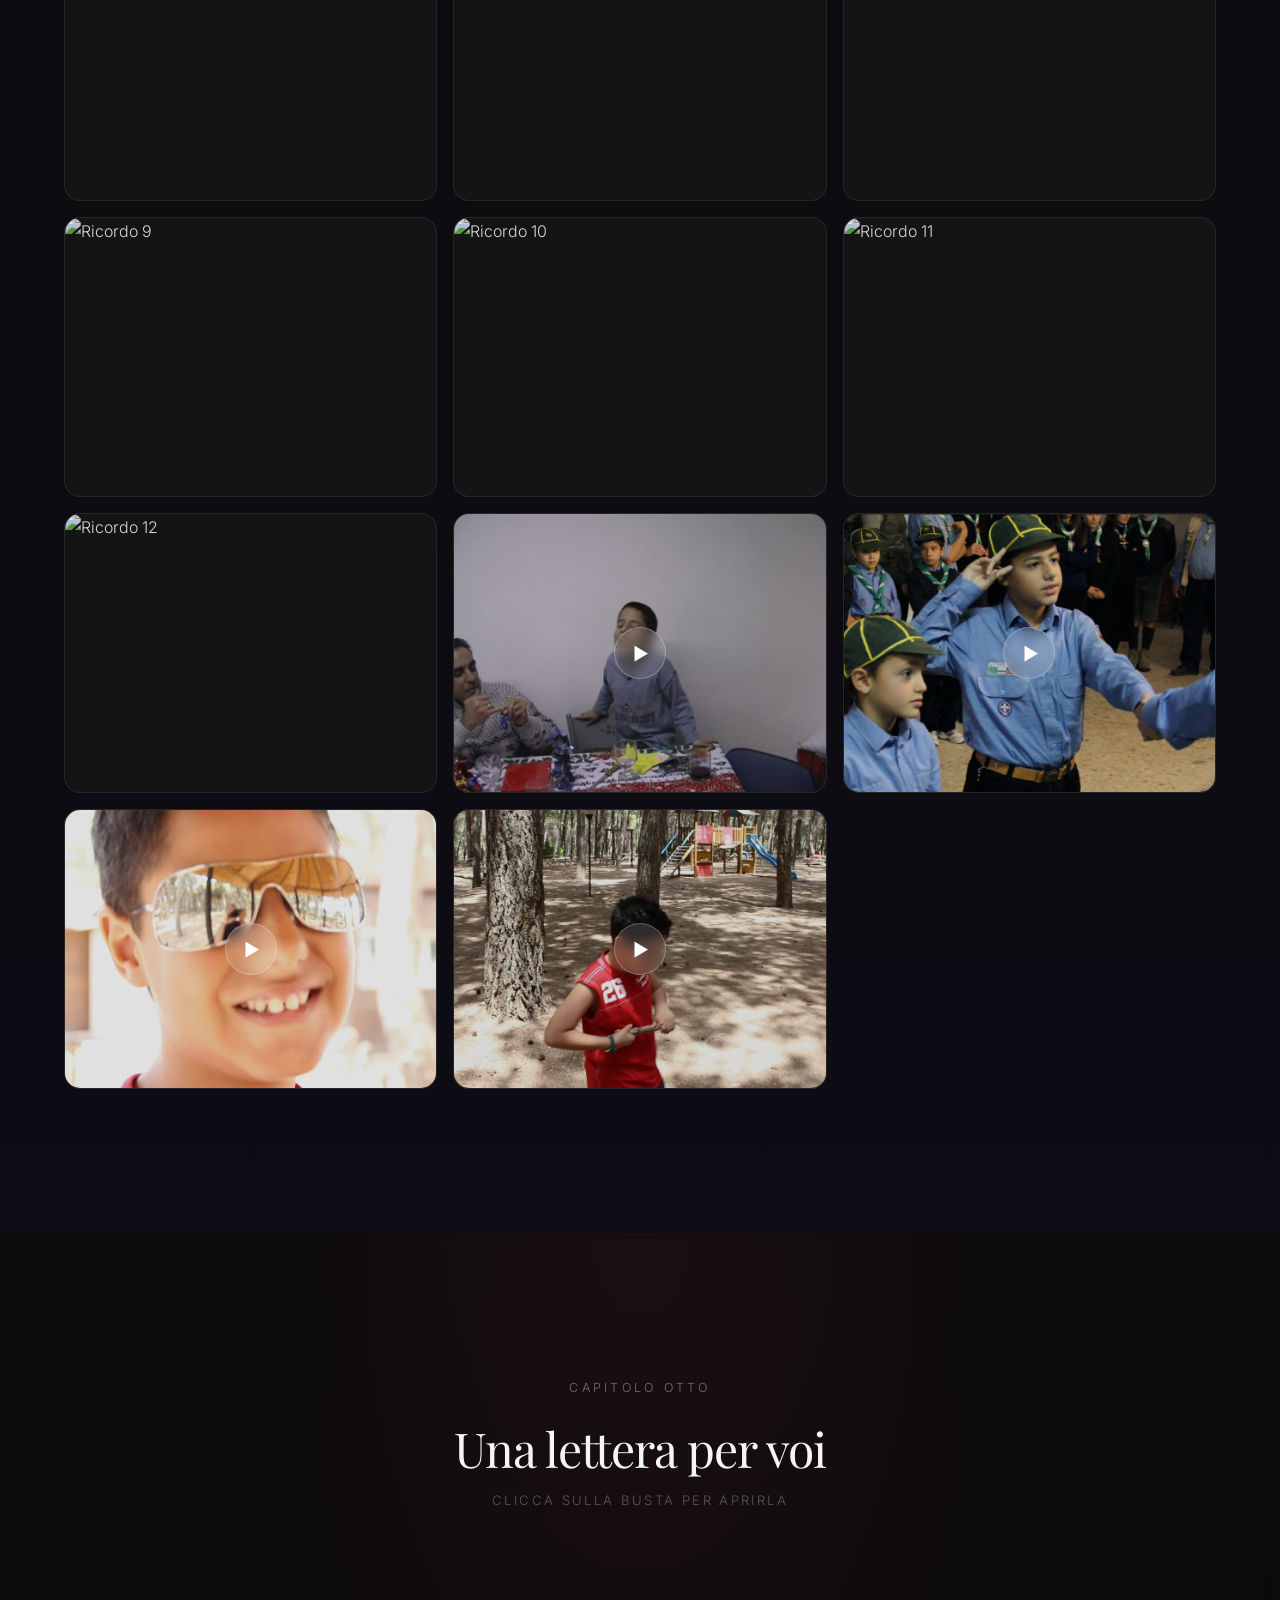
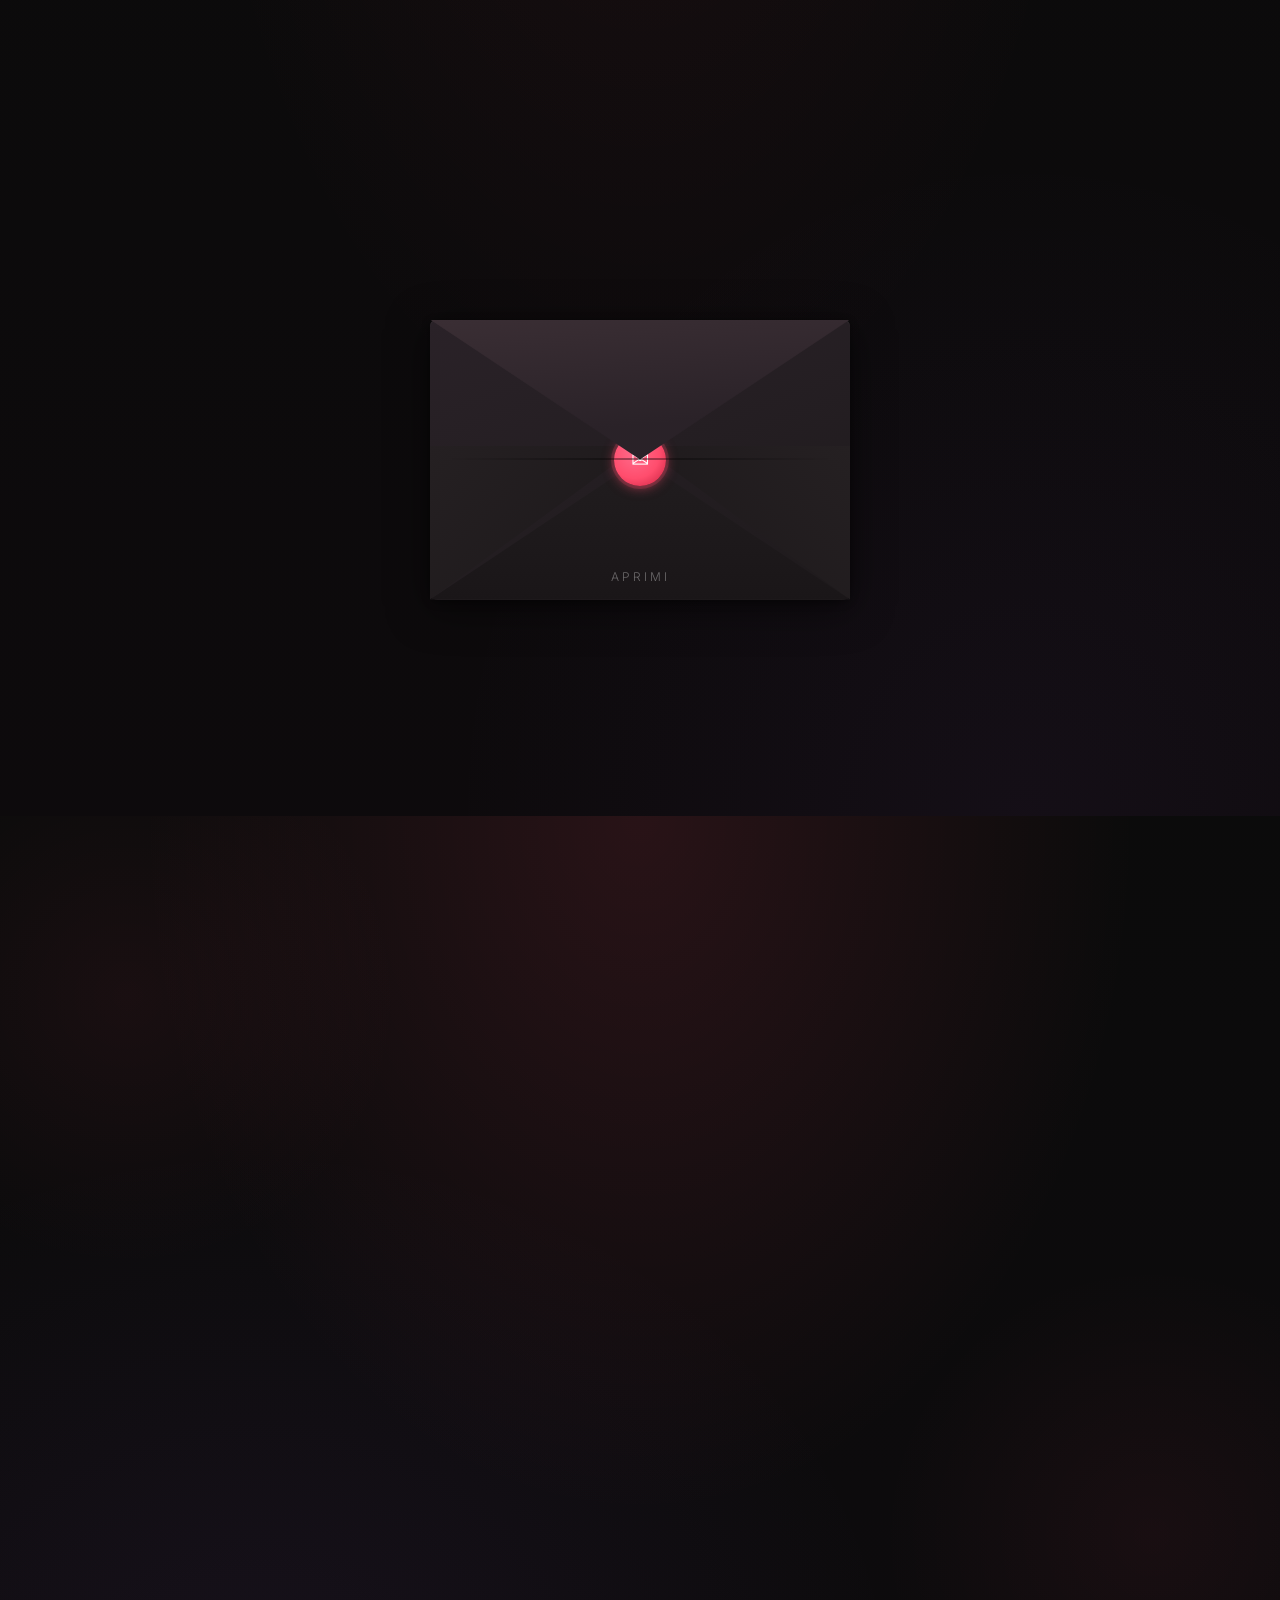
==== commit 0136c1eb: "Aggiorna sito senza file video pesanti" ====
--- a/index.html
+++ b/index.html
@@ -92,7 +92,7 @@
         <div class="family-photo__frame">
           <div class="family-photo__glow" aria-hidden="true"></div>
           <img
-            src="assets/images/depressione.jpeg"
+            src="assets/images/capitolo_uno.jpg"
             alt="Una foto di famiglia"
             class="family-photo__img"
             loading="lazy"
@@ -271,7 +271,11 @@
               ancora conto fino in fondo.
             </p>
             <div class="tl-item__media" role="img" aria-label="Segnaposto per una foto del periodo scout">
-              <span class="tl-item__media-label">[ PHOTO PLACEHOLDER ]</span>
+              <img
+                      src="assets/images/scout.JPG"
+                      class="scout-photo__img"
+                      loading="lazy"
+              />
             </div>
             <span class="tl-item__chapter-tag">capitolo due</span>
           </div>
@@ -303,7 +307,11 @@
                     role="img"
                     aria-label="Segnaposto per una foto delle prime uscite"
             >
-              <span class="tl-item__media-label">[ PHOTO PLACEHOLDER ]</span>
+              <img
+                src="assets/images/prime_uscite.jpg"
+                class="scout-photo__img"
+                loading="lazy"
+              />
               <span class="tl-item__light-dot" aria-hidden="true"></span>
               <span class="tl-item__light-dot" aria-hidden="true"></span>
               <span class="tl-item__light-dot" aria-hidden="true"></span>
@@ -643,12 +651,12 @@
       <div class="gallery">
         <div
                 class="gallery__item"
-                data-src="../assets/images/photo1.jpg"
+                data-src="../assets/images/ricordi/uno.jpg"
                 role="button"
                 tabindex="0"
                 aria-label="Apri ricordo 1"
         >
-          <img src="../assets/images/photo1.jpg" alt="Ricordo 1" loading="lazy" />
+          <img src="../assets/images/ricordi/uno.jpg" alt="Ricordo 1" loading="lazy" />
           <div class="gallery__overlay">
             <span class="gallery__overlay-text">Un ricordo che porto con me</span>
           </div>
@@ -656,25 +664,25 @@
 
         <div
                 class="gallery__item"
-                data-src="../assets/images/photo2.jpg"
+                data-src="../assets/images/ricordi/due.jpg"
                 role="button"
                 tabindex="0"
                 aria-label="Apri ricordo 2"
         >
-          <img src="../assets/images/photo2.jpg" alt="Ricordo 2" loading="lazy" />
-          <div class="gallery__overlay">
-            <span class="gallery__overlay-text">Uno di quei momenti che sanno di casa</span>
-          </div>
-        </div>
-
-        <div
-                class="gallery__item"
-                data-src="../assets/images/photo3.jpg"
+          <img src="../assets/images/ricordi/due.jpg" alt="Ricordo 2" loading="lazy" />
+          <div class="gallery__overlay">
+            <span class="gallery__overlay-text">Uno dei pochi sorrisi fatti con mio fratello</span>
+          </div>
+        </div>
+
+        <div
+                class="gallery__item"
+                data-src="../assets/images/tre.jpg"
                 role="button"
                 tabindex="0"
                 aria-label="Apri ricordo 3"
         >
-          <img src="../assets/images/photo3.jpg" alt="Ricordo 3" loading="lazy" />
+          <img src="../assets/images/ricordi/tre.jpg" alt="Ricordo 3" loading="lazy" />
           <div class="gallery__overlay">
             <span class="gallery__overlay-text">Una parte della nostra storia</span>
           </div>
@@ -682,42 +690,173 @@
 
         <div
                 class="gallery__item"
-                data-src="../assets/images/photo1.jpg"
+                data-src="../assets/images/ricordi/quattro.jpg"
                 role="button"
                 tabindex="0"
                 aria-label="Apri ricordo 4"
         >
-          <img src="../assets/images/photo1.jpg" alt="Ricordo 4" loading="lazy" />
-          <div class="gallery__overlay">
-            <span class="gallery__overlay-text">Un pezzo di vita insieme</span>
-          </div>
-        </div>
-
-        <div
-                class="gallery__item"
-                data-src="../assets/images/photo2.jpg"
+          <img src="../assets/images/ricordi/quattro.jpg" alt="Ricordo 4" loading="lazy" />
+          <div class="gallery__overlay">
+            <span class="gallery__overlay-text">Foto al mareee</span>
+          </div>
+        </div>
+
+        <div
+                class="gallery__item"
+                data-src="../assets/images/ricordi/cinque.jpg"
                 role="button"
                 tabindex="0"
                 aria-label="Apri ricordo 5"
         >
-          <img src="../assets/images/photo2.jpg" alt="Ricordo 5" loading="lazy" />
-          <div class="gallery__overlay">
-            <span class="gallery__overlay-text">Un momento che non voglio dimenticare</span>
+          <img src="../assets/images/ricordi/cinque.jpg" alt="Ricordo 5" loading="lazy" />
+          <div class="gallery__overlay">
+            <span class="gallery__overlay-text">Pizza se stavo serioso ehh</span>
+          </div>
+        </div>
+
+        <div
+                class="gallery__item"
+                data-src="../assets/images/ricordi/sei.jpg"
+                role="button"
+                tabindex="0"
+                aria-label="Apri ricordo 6"
+        >
+          <img src="../assets/images/ricordi/sei.jpg" alt="Ricordo 6" loading="lazy" />
+          <div class="gallery__overlay">
+            <span class="gallery__overlay-text">All'asilo con Angelo</span>
+          </div>
+        </div>
+
+        <div
+                class="gallery__item"
+                data-src="../assets/images/ricordi/sette.jpg"
+                role="button"
+                tabindex="0"
+                aria-label="Apri ricordo 7"
+        >
+          <img src="../assets/images/ricordi/sette.jpg" alt="Ricordo 7" loading="lazy" />
+          <div class="gallery__overlay">
+            <span class="gallery__overlay-text">Tempo fa sono stato anche Woody</span>
+          </div>
+        </div>
+
+        <div
+                class="gallery__item"
+                data-src="../assets/images/ricordi/otto.jpg"
+                role="button"
+                tabindex="0"
+                aria-label="Apri ricordo 8"
+        >
+          <img src="../assets/images/ricordi/otto.jpg" alt="Ricordo 8" loading="lazy" />
+          <div class="gallery__overlay">
+            <span class="gallery__overlay-text">Altra foto di famiglia</span>
+          </div>
+        </div>
+
+        <div
+                class="gallery__item"
+                data-src="../assets/images/ricordi/nove.jpg"
+                role="button"
+                tabindex="0"
+                aria-label="Apri ricordo 9"
+        >
+          <img src="../assets/images/ricordi/nove.jpg" alt="Ricordo 9" loading="lazy" />
+          <div class="gallery__overlay">
+            <span class="gallery__overlay-text">Spensierati al mare</span>
+          </div>
+        </div>
+
+        <div
+                class="gallery__item"
+                data-src="../assets/images/ricordi/dieci.jpg"
+                role="button"
+                tabindex="0"
+                aria-label="Apri ricordo 10"
+        >
+          <img src="../assets/images/ricordi/dieci.jpg" alt="Ricordo 10" loading="lazy" />
+          <div class="gallery__overlay">
+            <span class="gallery__overlay-text">Con gli amici di una vita</span>
+          </div>
+        </div>
+
+        <div
+                class="gallery__item"
+                data-src="../assets/images/ricordi/undici.jpg"
+                role="button"
+                tabindex="0"
+                aria-label="Apri ricordo 11"
+        >
+          <img src="../assets/images/ricordi/undici.jpg" alt="Ricordo 11" loading="lazy" />
+          <div class="gallery__overlay">
+            <span class="gallery__overlay-text">Un fisico bestiale, scherzo piaceva a mamma</span>
+          </div>
+        </div>
+
+        <div
+                class="gallery__item"
+                data-src="../assets/images/ricordi/dodici.jpg"
+                role="button"
+                tabindex="0"
+                aria-label="Apri ricordo 12"
+        >
+          <img src="../assets/images/ricordi/dodici.jpg" alt="Ricordo 12" loading="lazy" />
+          <div class="gallery__overlay">
+            <span class="gallery__overlay-text">Un figo agli scout</span>
           </div>
         </div>
 
         <div
                 class="gallery__item gallery__item--video"
-                data-src="../assets/video/memory.mp4"
+                data-src="../assets/video/video_uno.mp4"
                 role="button"
                 tabindex="0"
                 aria-label="Apri video ricordo"
         >
-          <video src="assets/video/memory.mp4" muted loop preload="none" playsinline></video>
+          <img src="assets/video/video_uno_preview.png" />
+          <div class="gallery__overlay">
+            <span class="gallery__overlay-text">Un video enorme</span>
+          </div>
+        </div>
+
+        <div
+                class="gallery__item gallery__item--video"
+                data-src="../assets/video/video_due.mp4"
+                role="button"
+                tabindex="0"
+                aria-label="Apri video ricordo"
+        >
+          <img src="assets/video/video_due_preview.png" />
           <div class="gallery__overlay">
             <span class="gallery__overlay-text">Un ricordo che continua a vivere</span>
           </div>
         </div>
+
+        <div
+                class="gallery__item gallery__item--video"
+                data-src="../assets/video/video_tre.mov"
+                role="button"
+                tabindex="0"
+                aria-label="Apri video ricordo"
+        >
+          <img src="assets/video/video_tre_preview.png" />
+          <div class="gallery__overlay">
+            <span class="gallery__overlay-text">Cimino?</span>
+          </div>
+        </div>
+
+        <div
+                class="gallery__item gallery__item--video"
+                data-src="../assets/video/video_quattro.mov"
+                role="button"
+                tabindex="0"
+                aria-label="Apri video ricordo"
+        >
+          <img src="assets/video/video_quattro_preview.png" />
+          <div class="gallery__overlay">
+            <span class="gallery__overlay-text">Sempre cimino</span>
+          </div>
+        </div>
+
       </div>
     </div>
   </section>
--- a/style.css
+++ b/style.css
@@ -294,8 +294,8 @@
   }
 
   .mini-player__panel {
-    right: auto;
-    left: 50%;
+    right: -100px;
+    left: auto;
     top: calc(46px + 0.6rem);
     transform: translateX(-50%) translateY(-8px);
     min-width: 200px;
@@ -1610,6 +1610,18 @@
 }
 
 .prima_relazione_seria-photo__img {
+  position: relative;
+  z-index: 1;
+  width: 100%;
+  height: auto;
+  display: block;
+  object-fit: cover;
+  /* leggero filtro caldo per mood vintage */
+  filter: brightness(0.92) saturate(0.85) sepia(0.08);
+  transition: filter 0.6s ease, transform 0.7s ease;
+}
+
+.scout-photo__img {
   position: relative;
   z-index: 1;
   width: 100%;
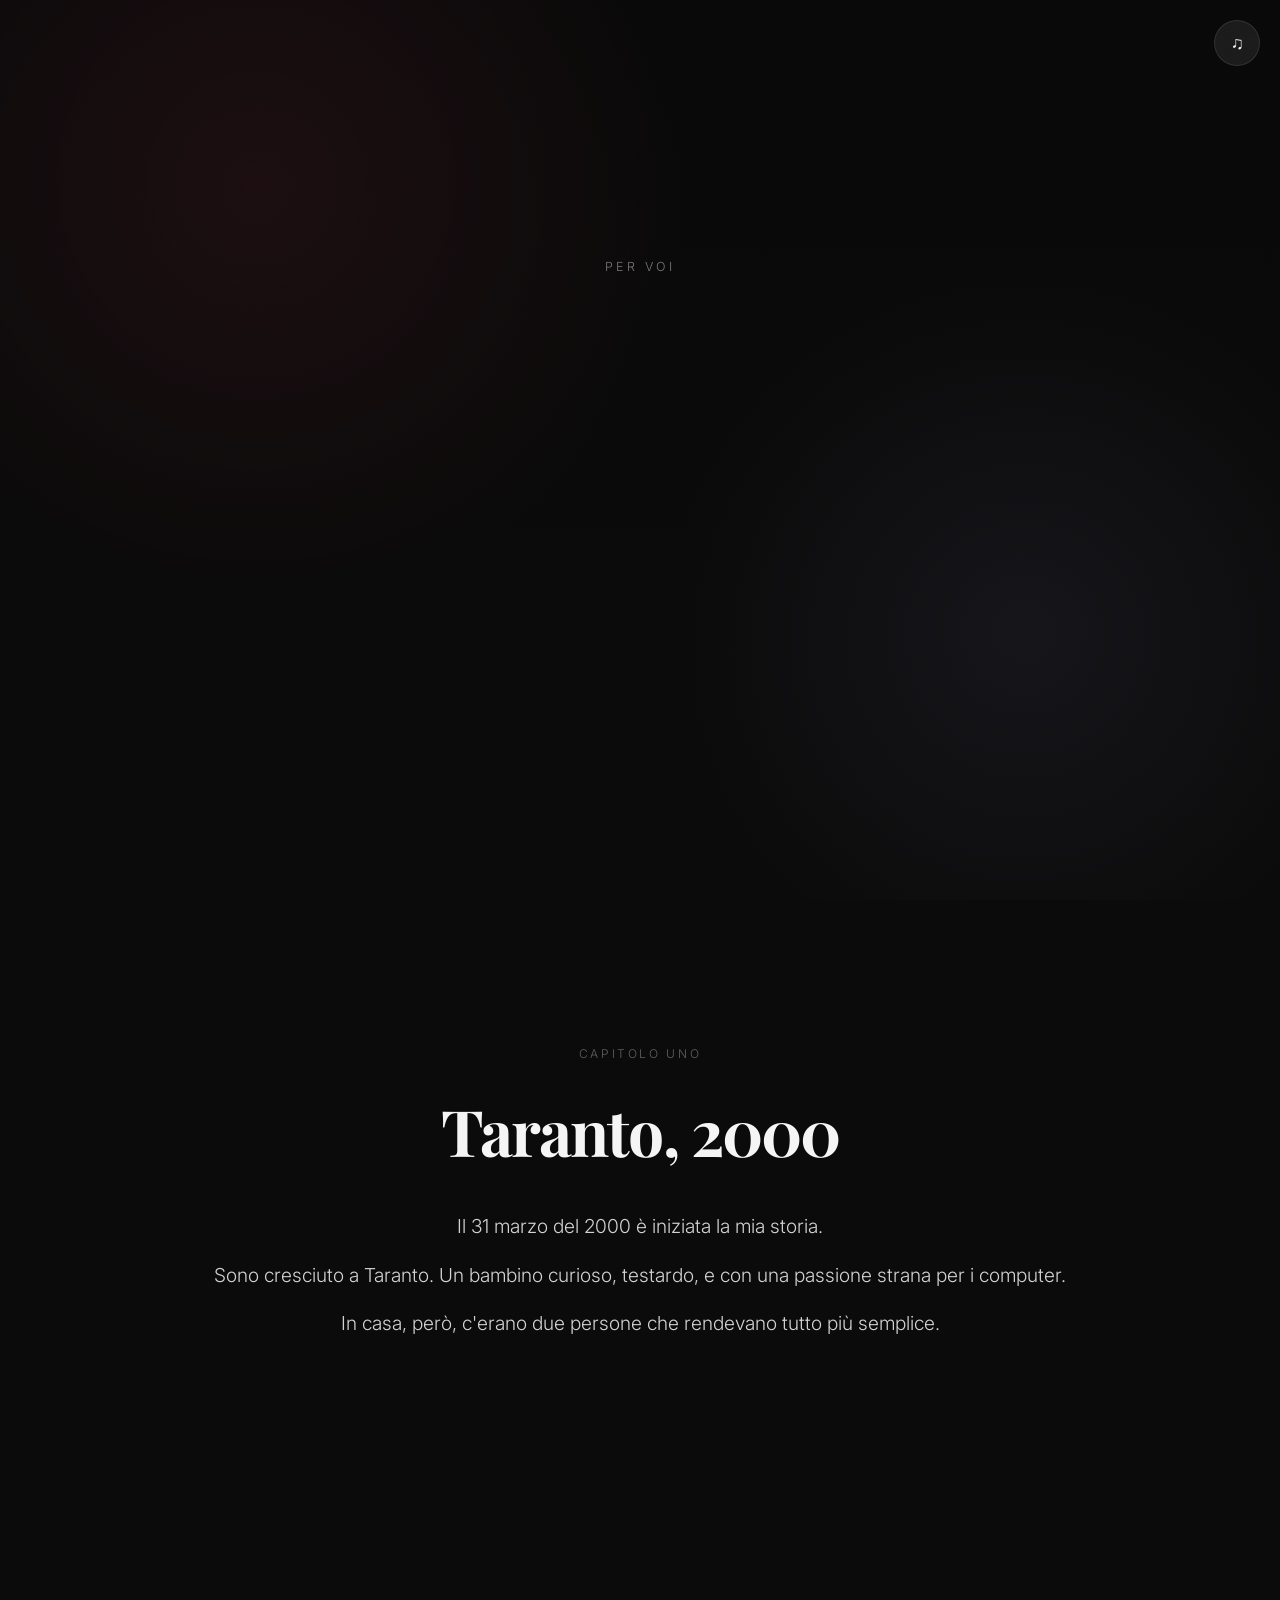
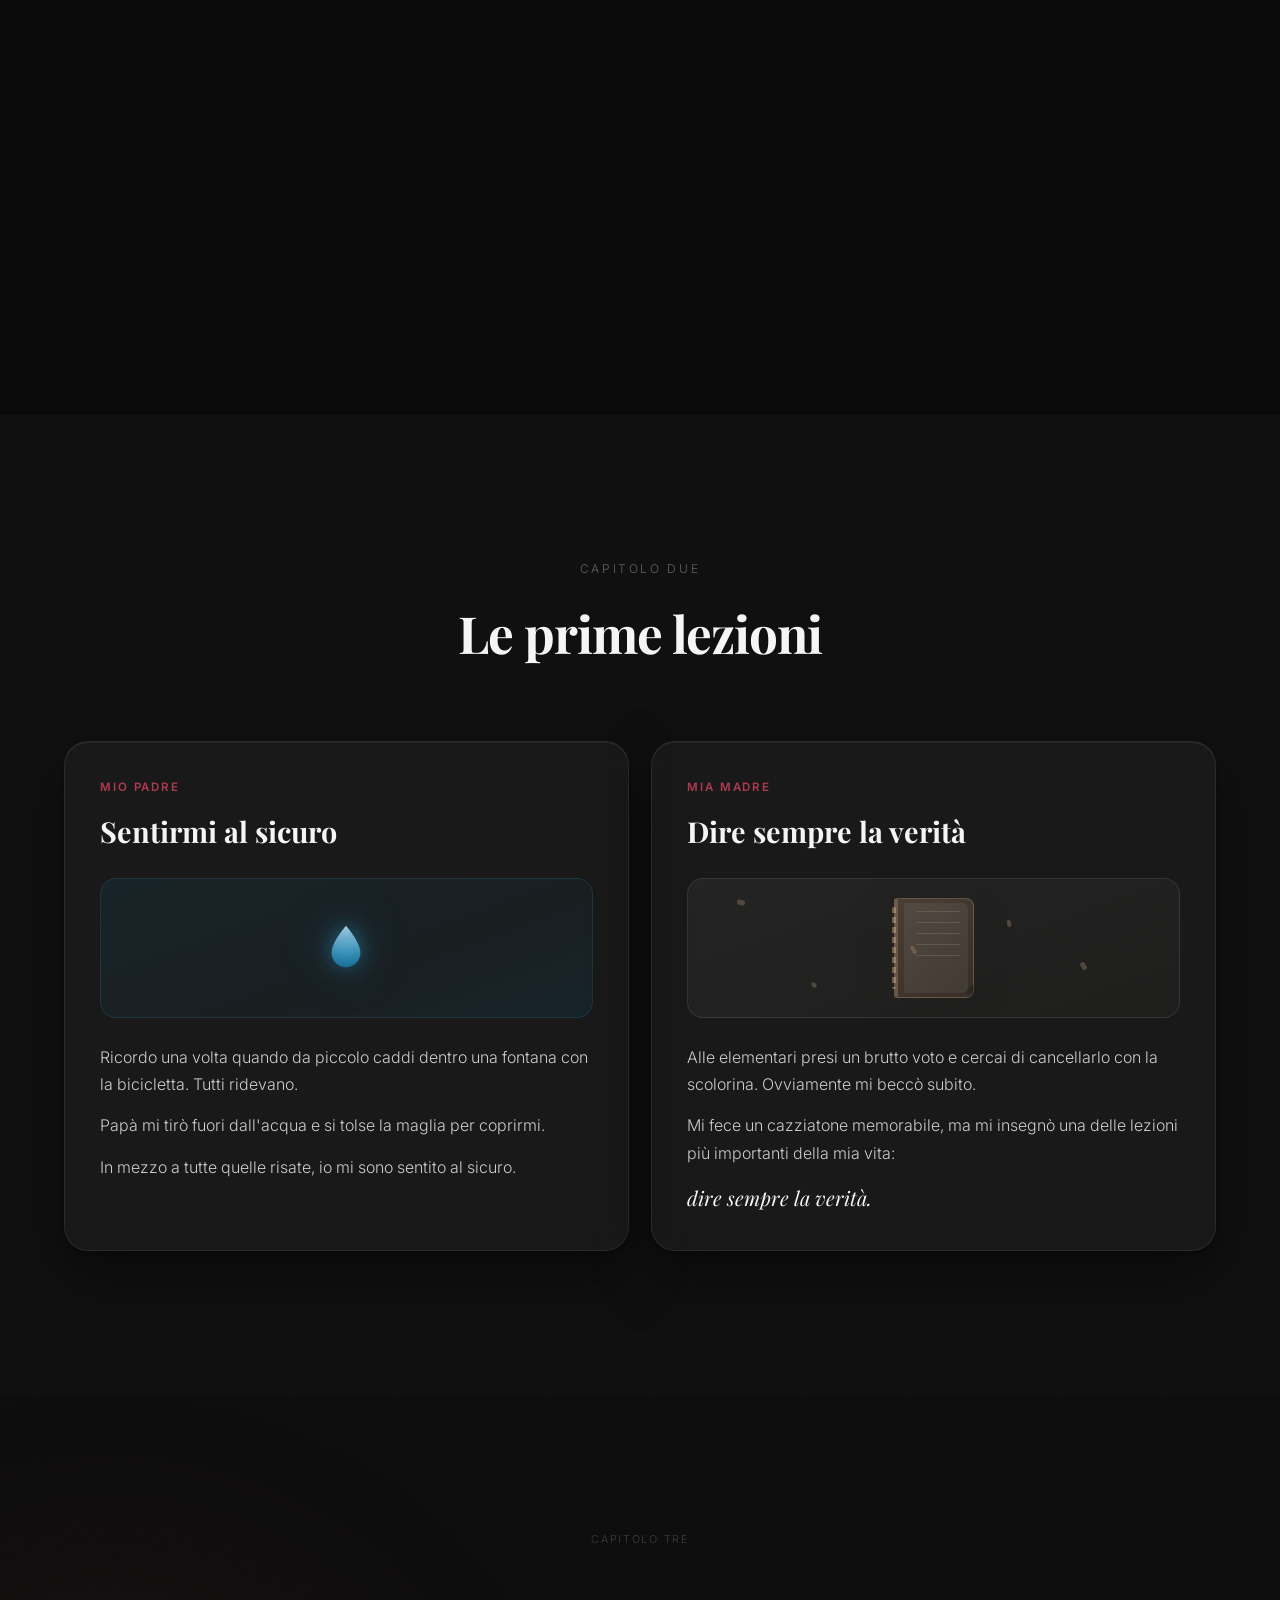
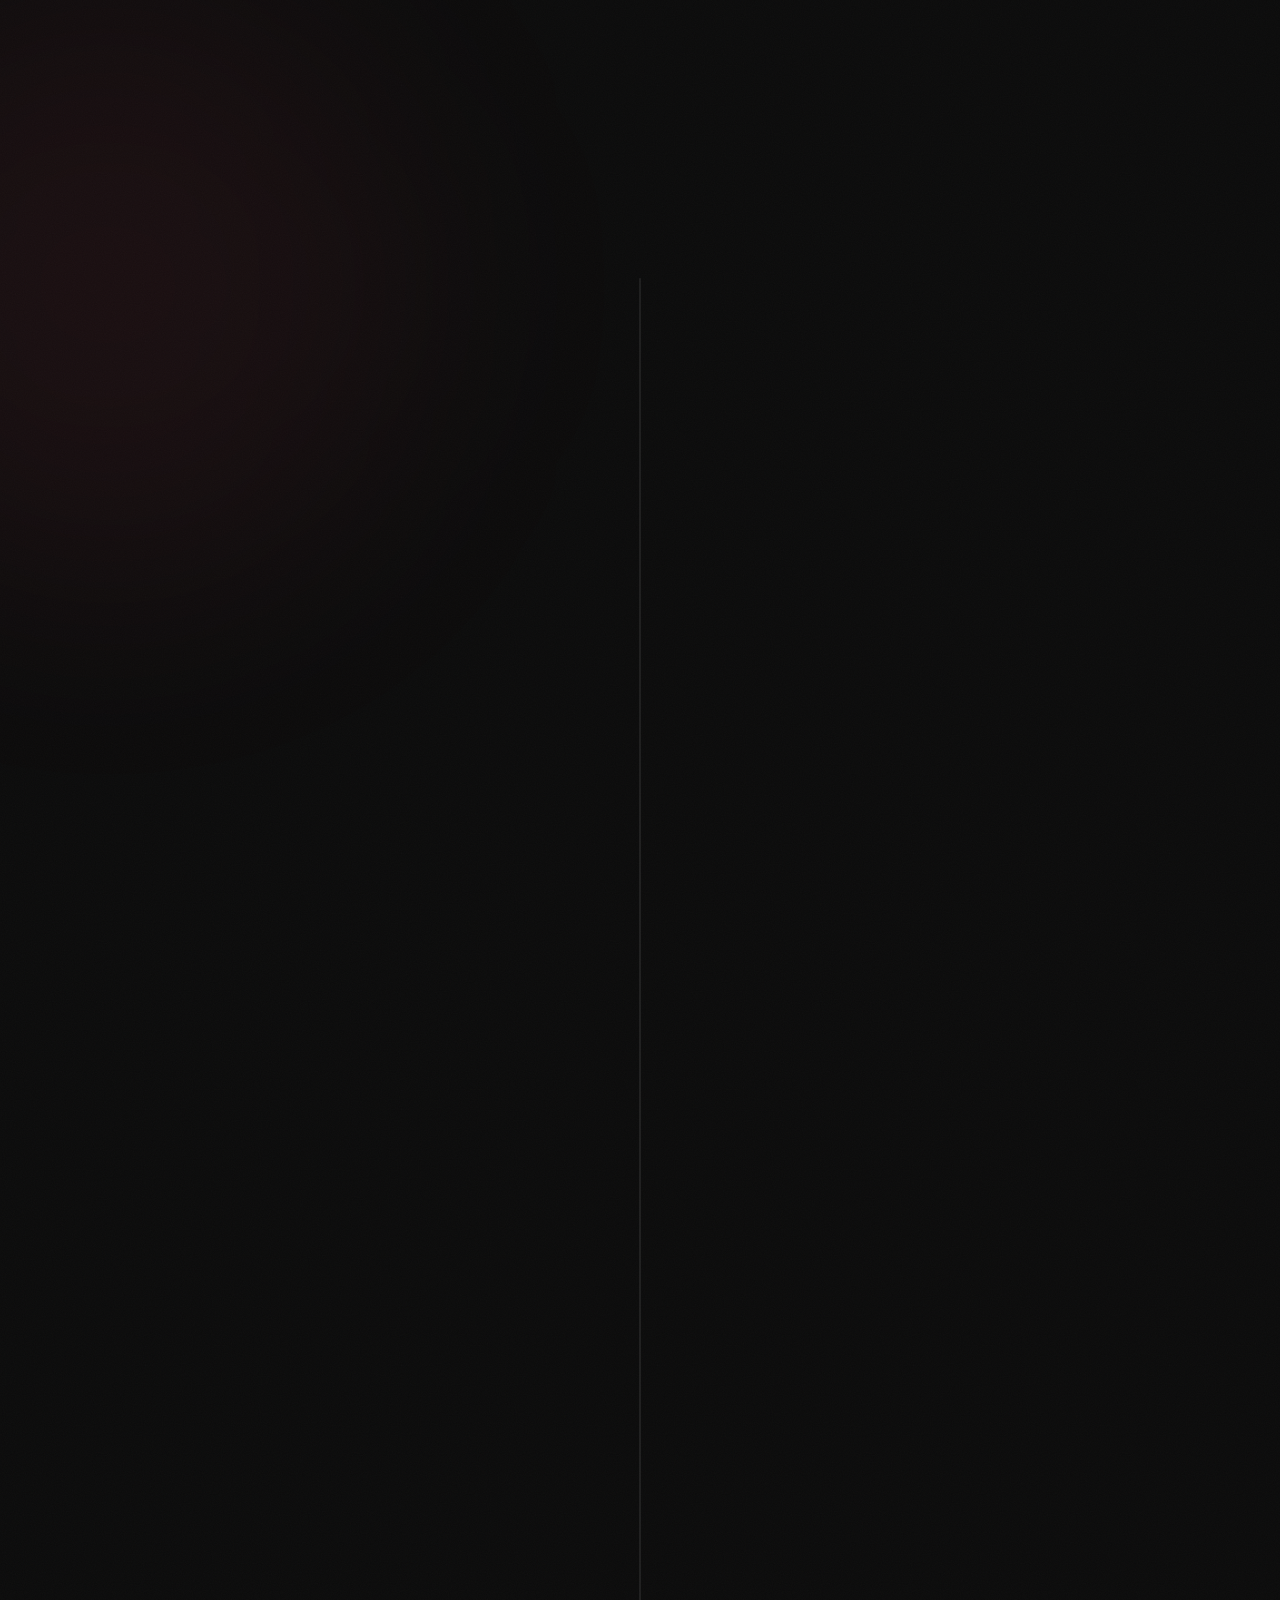
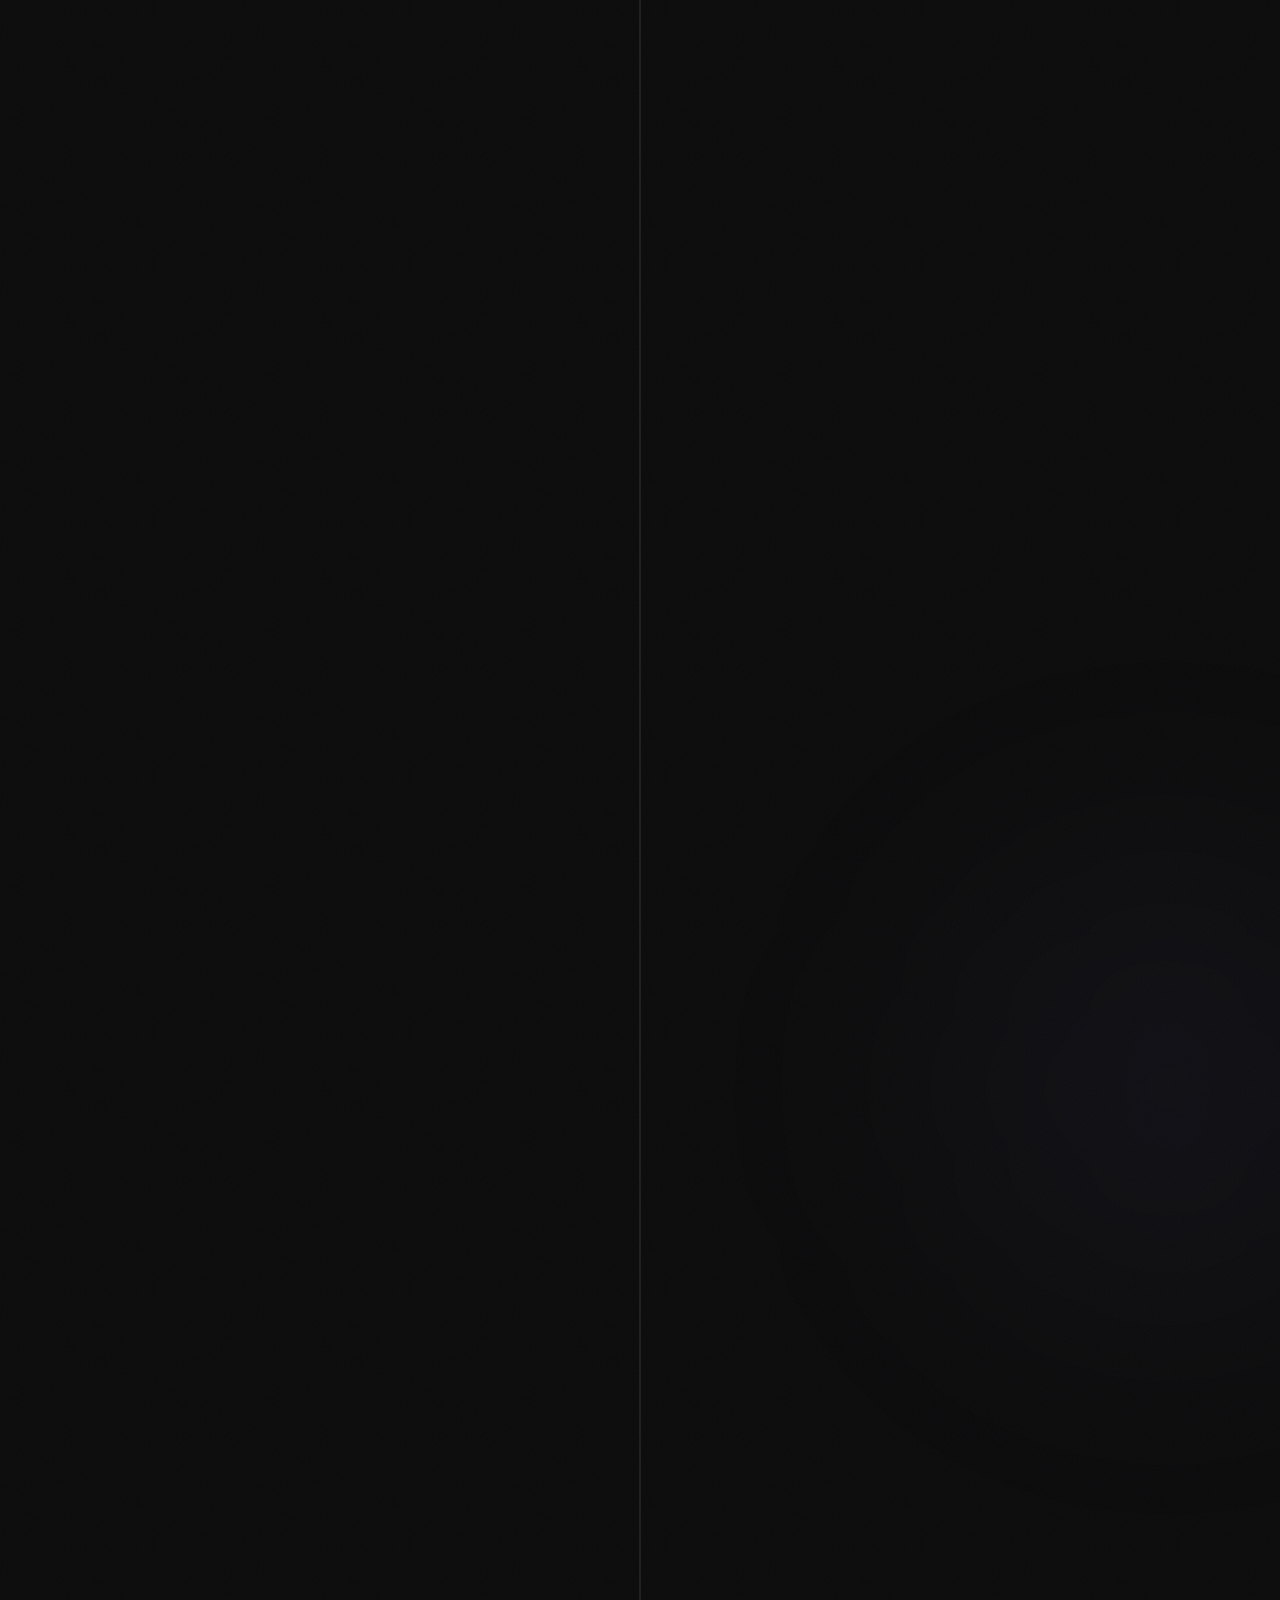
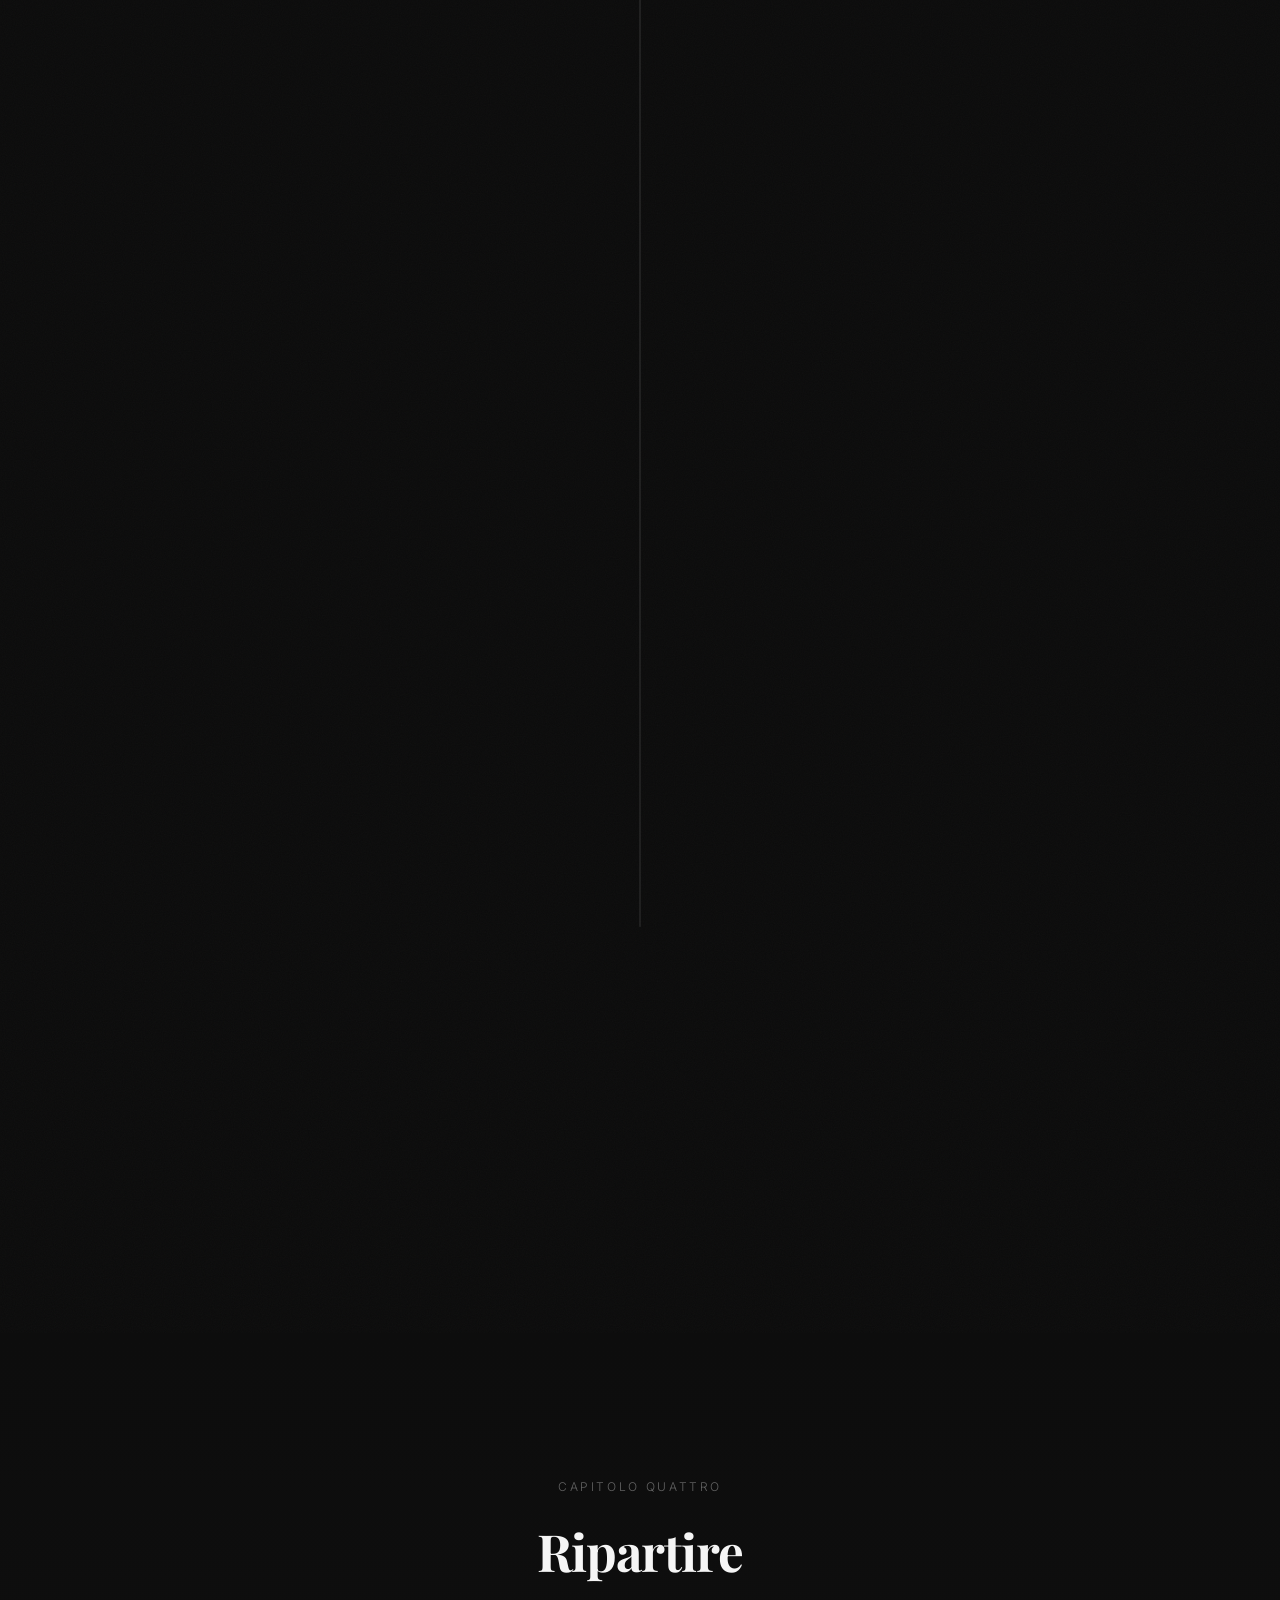
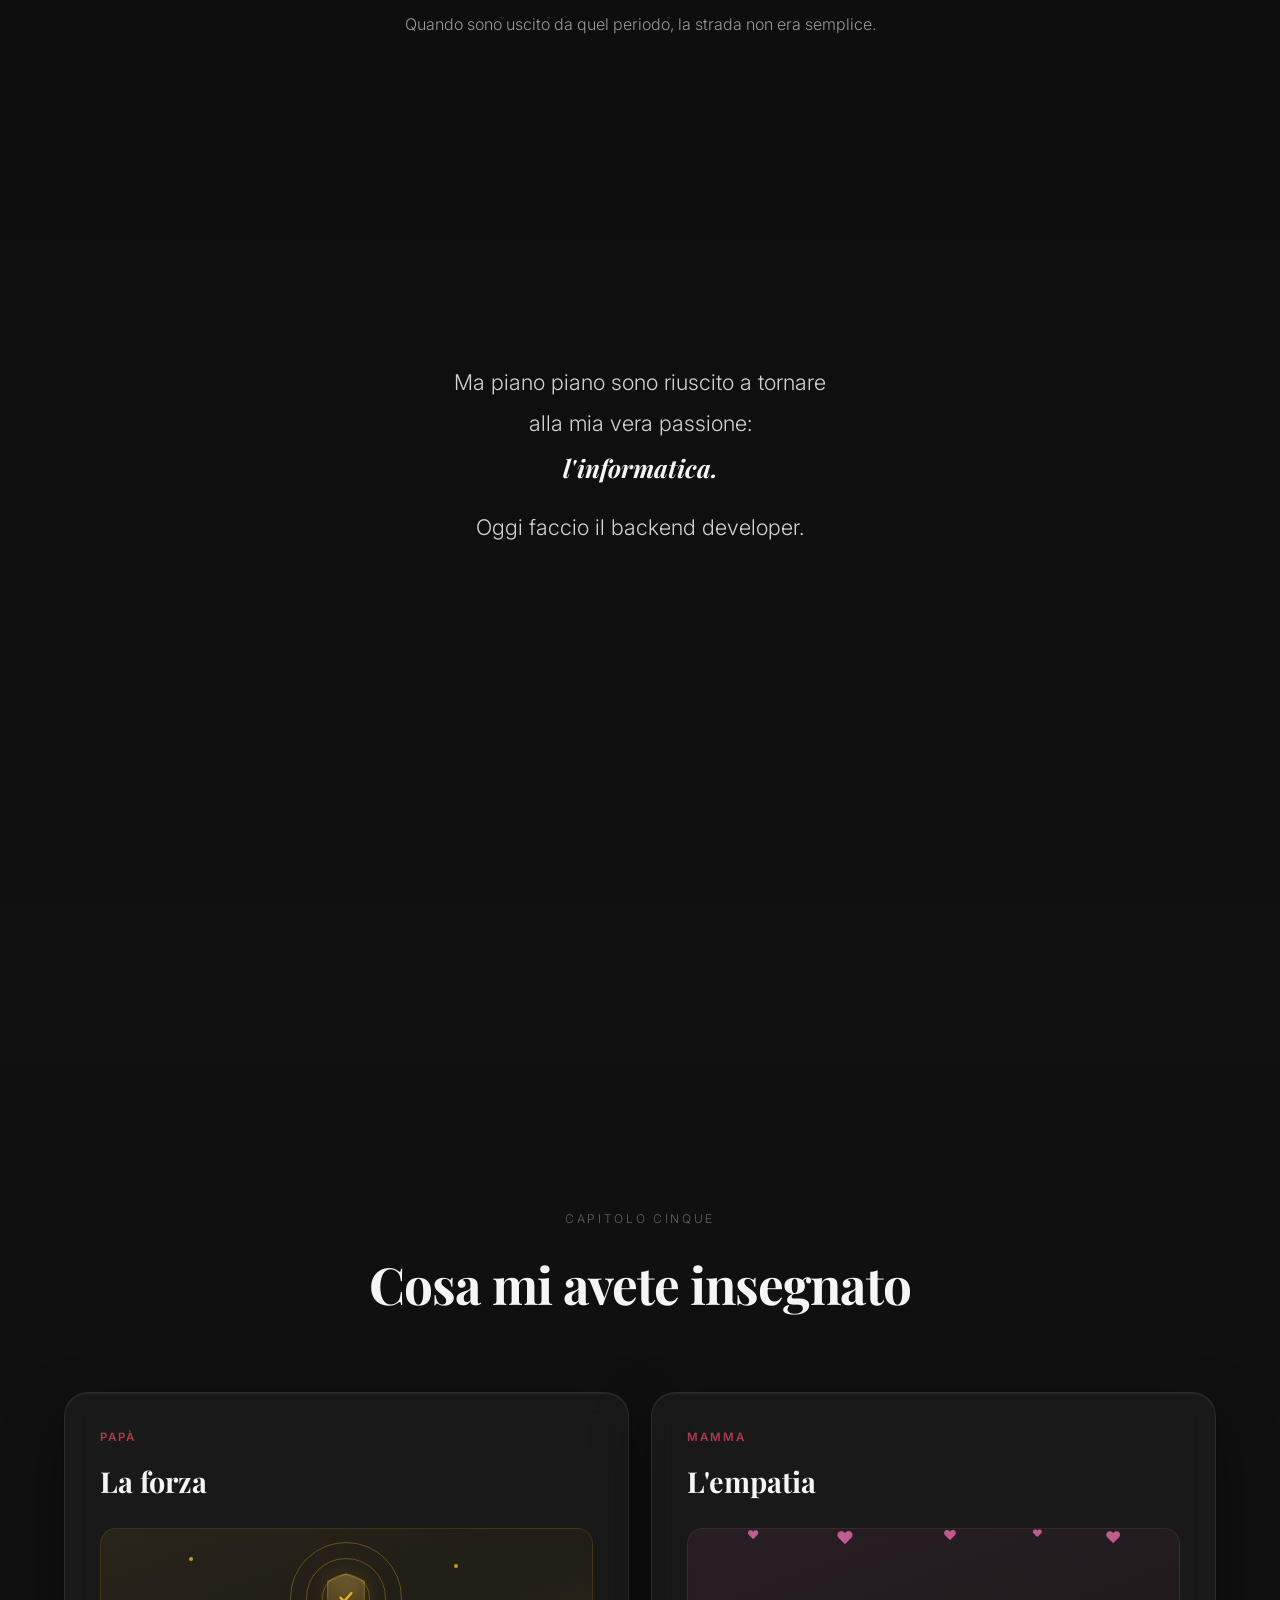
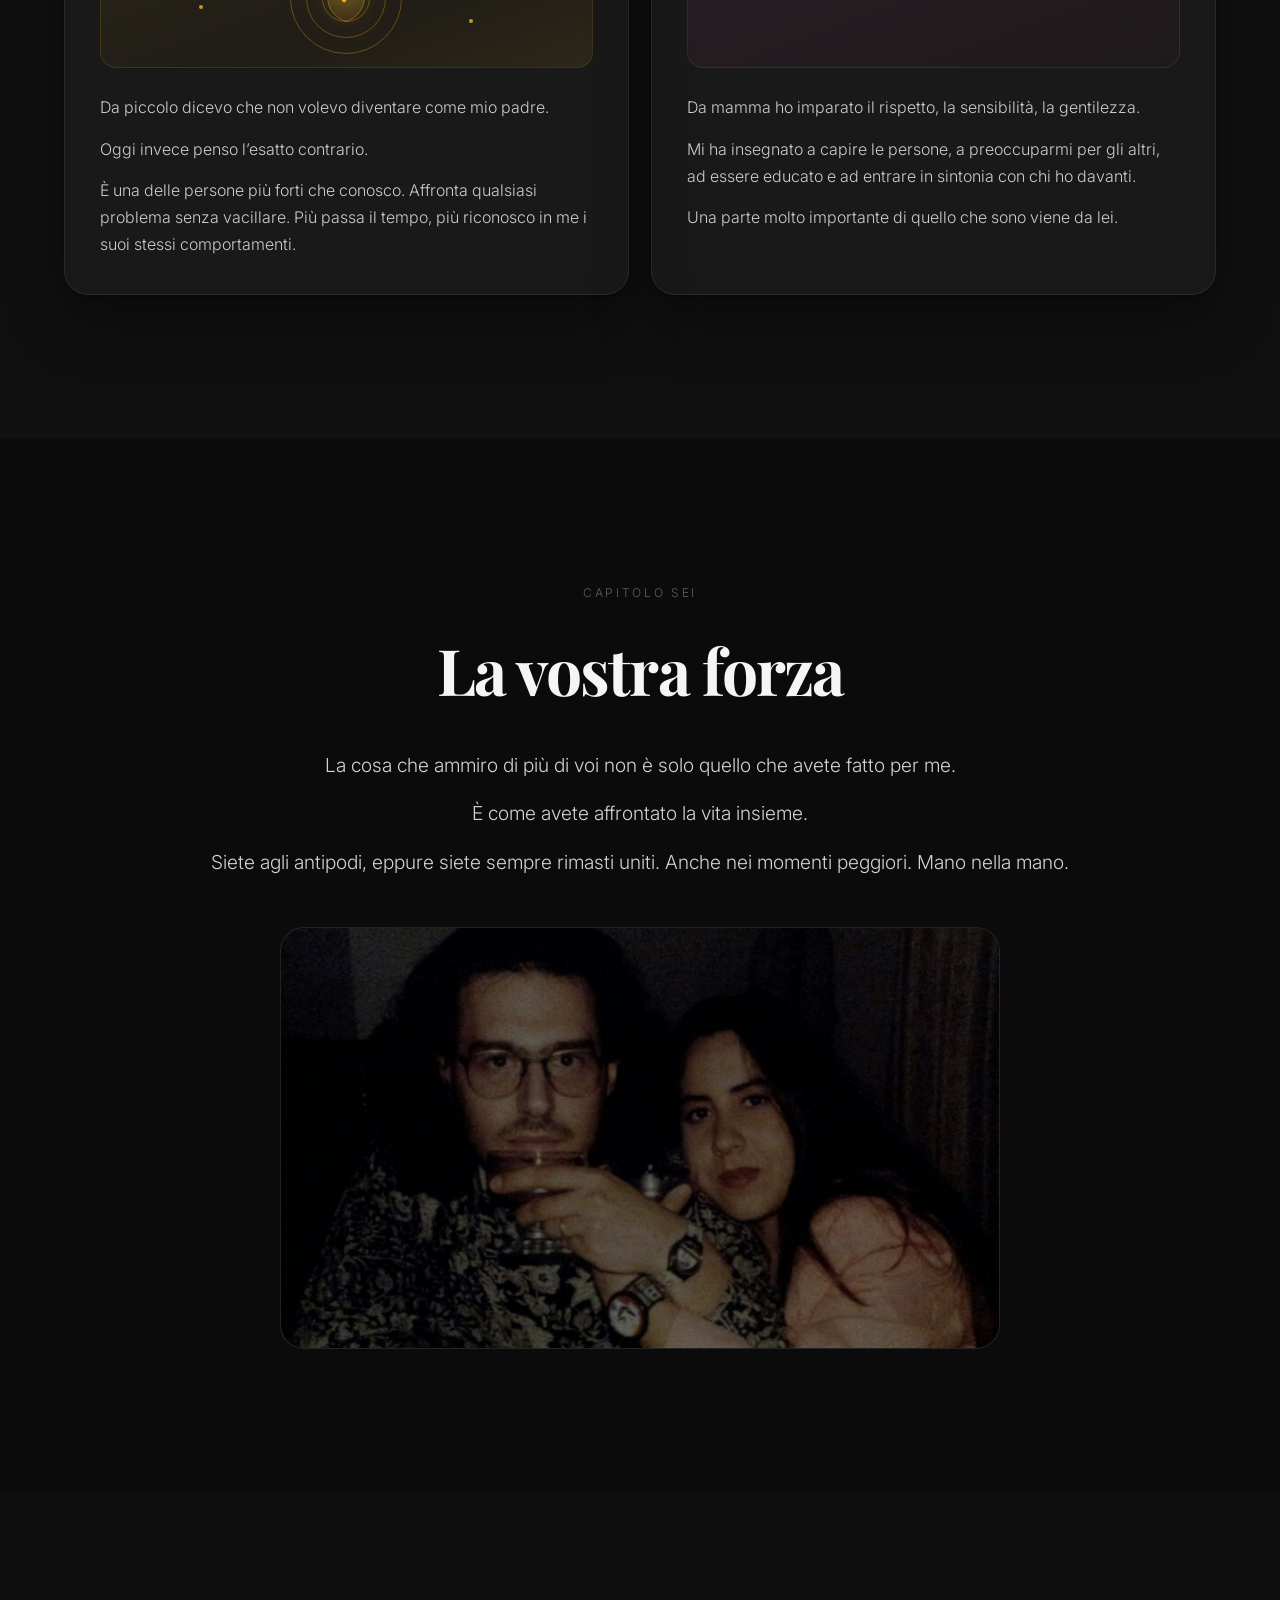
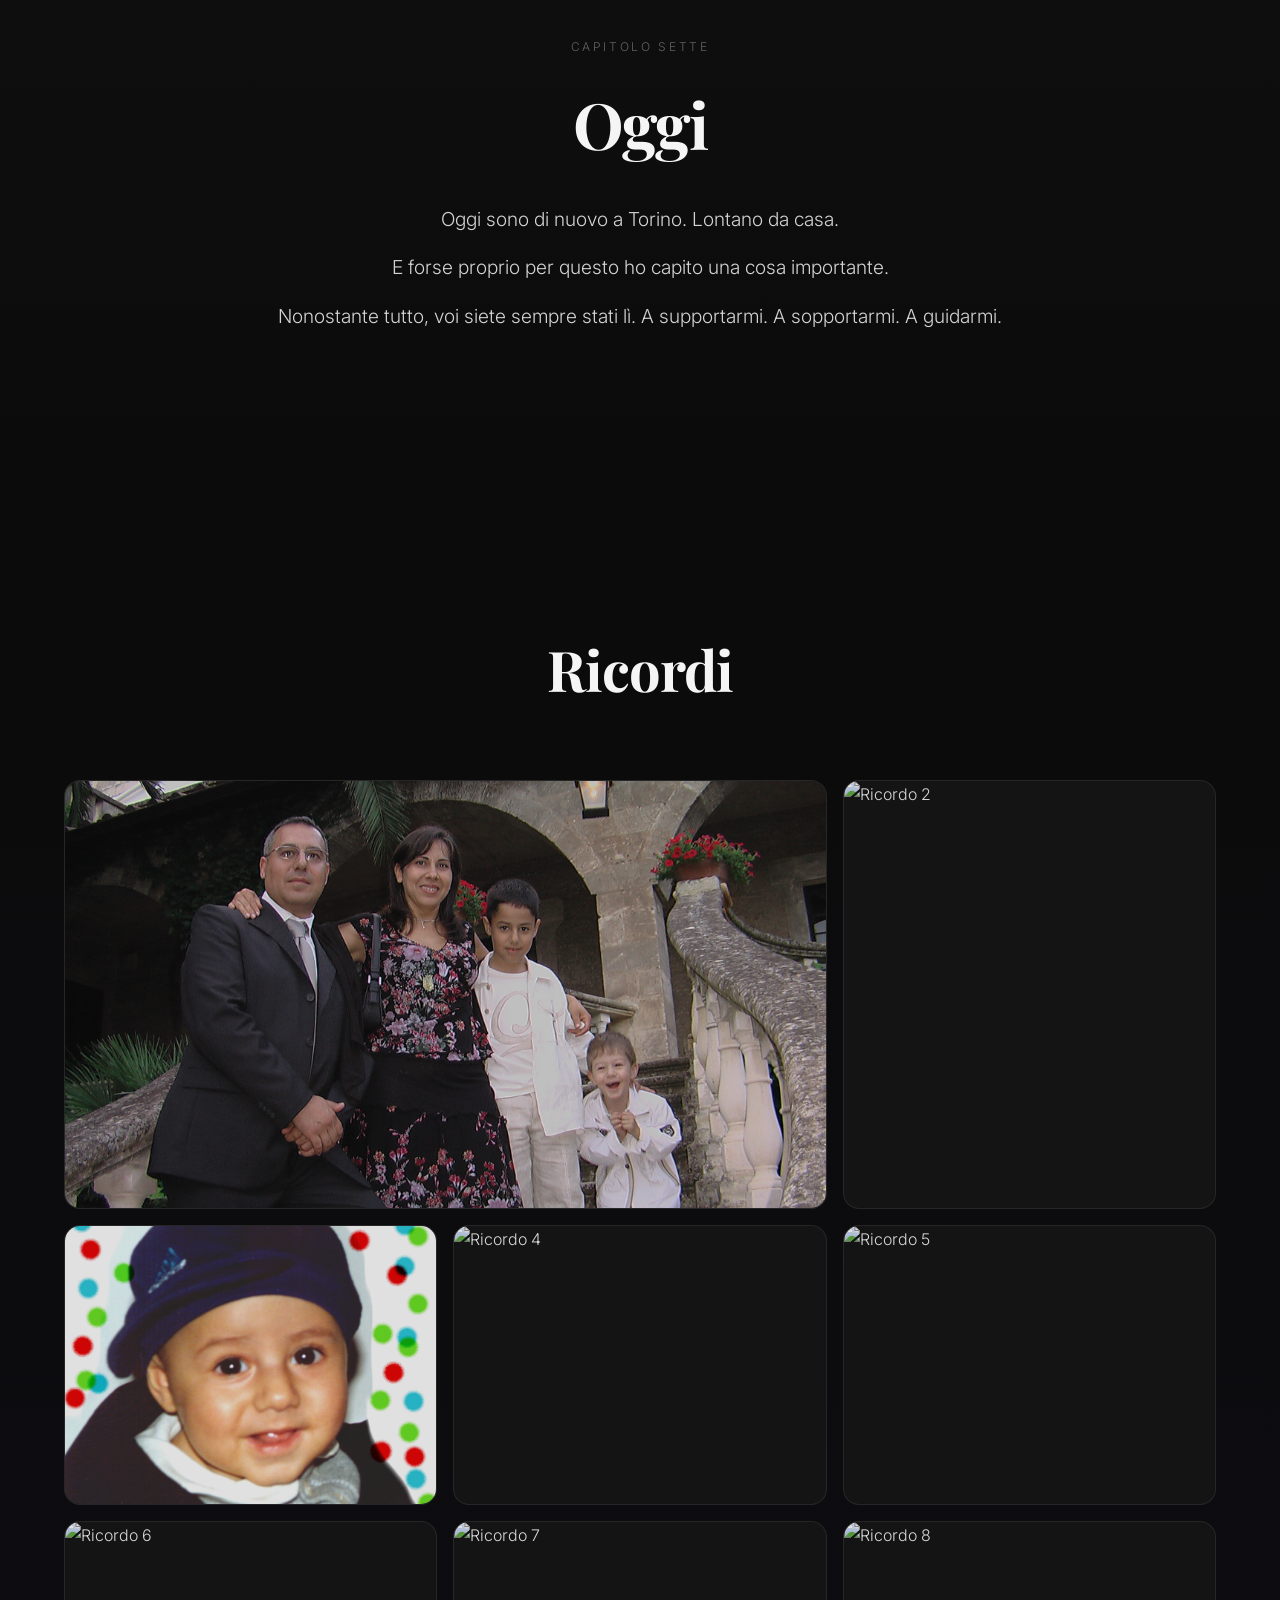
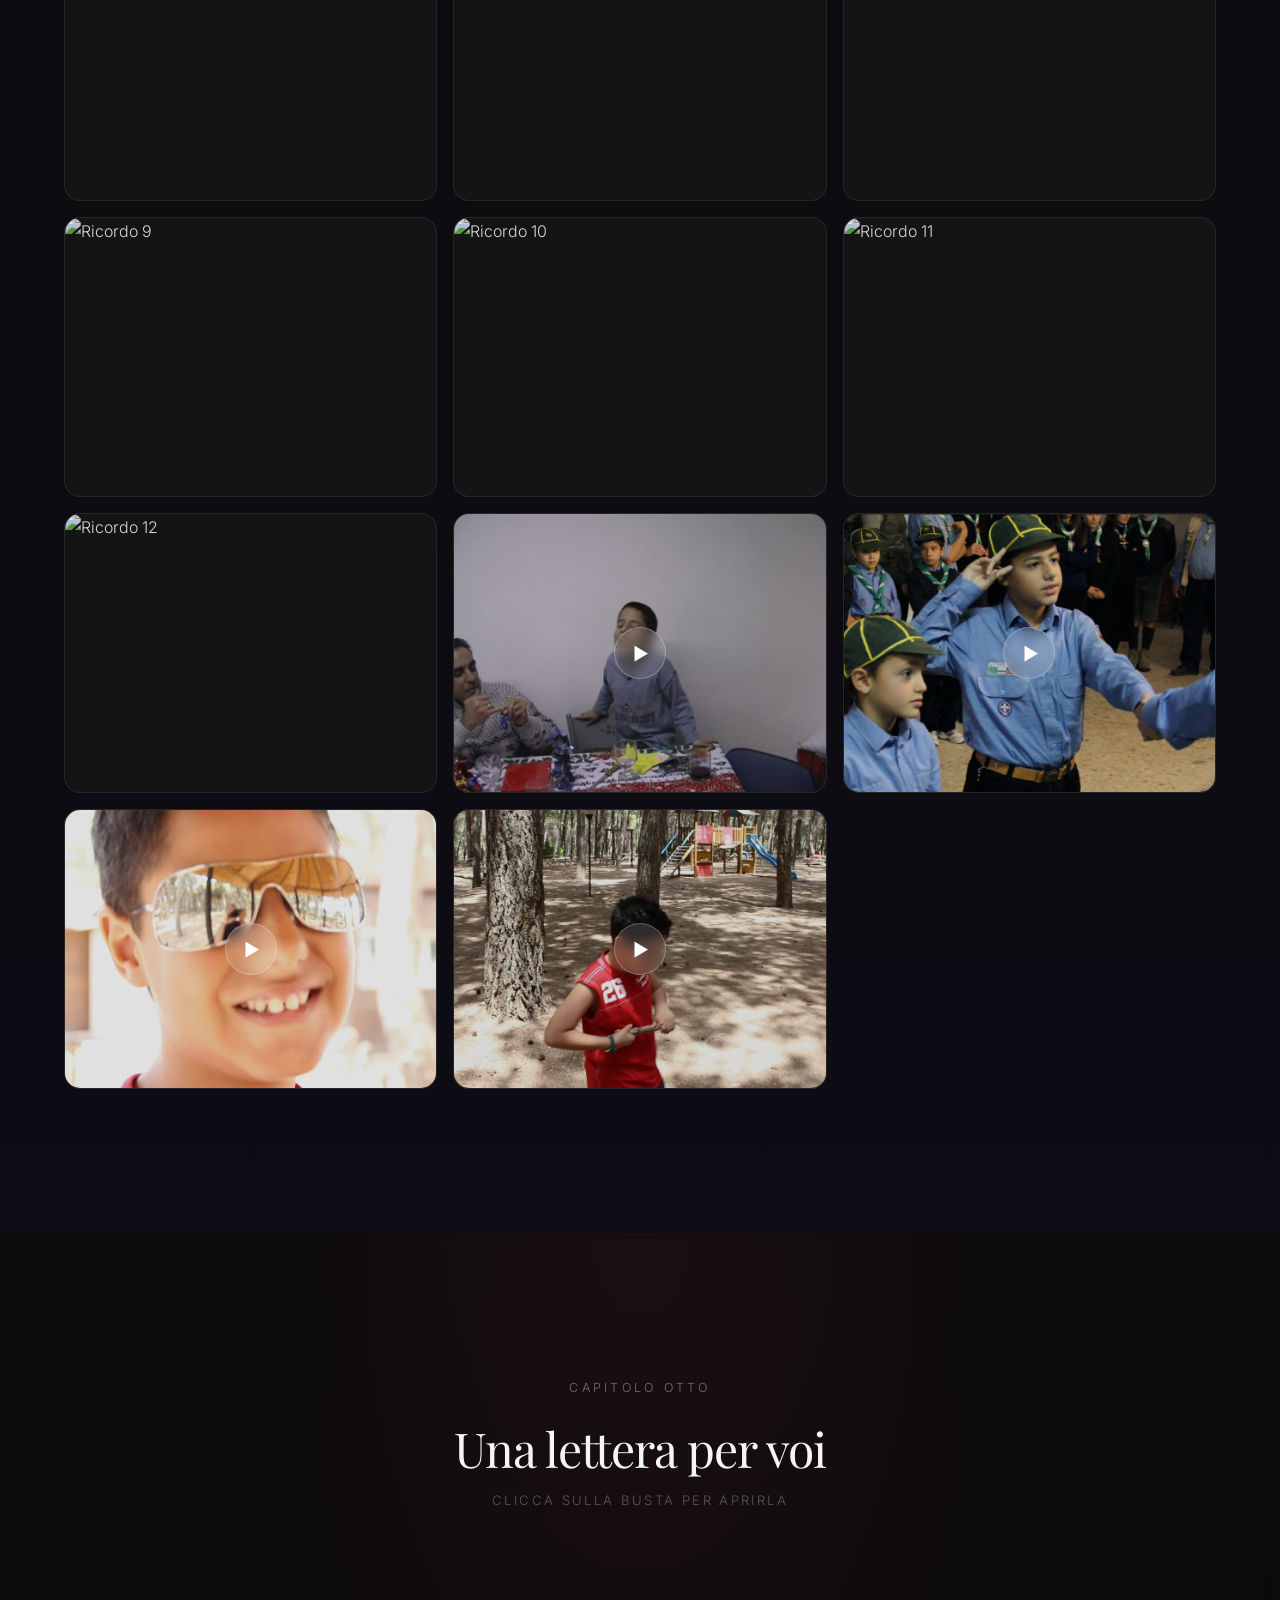
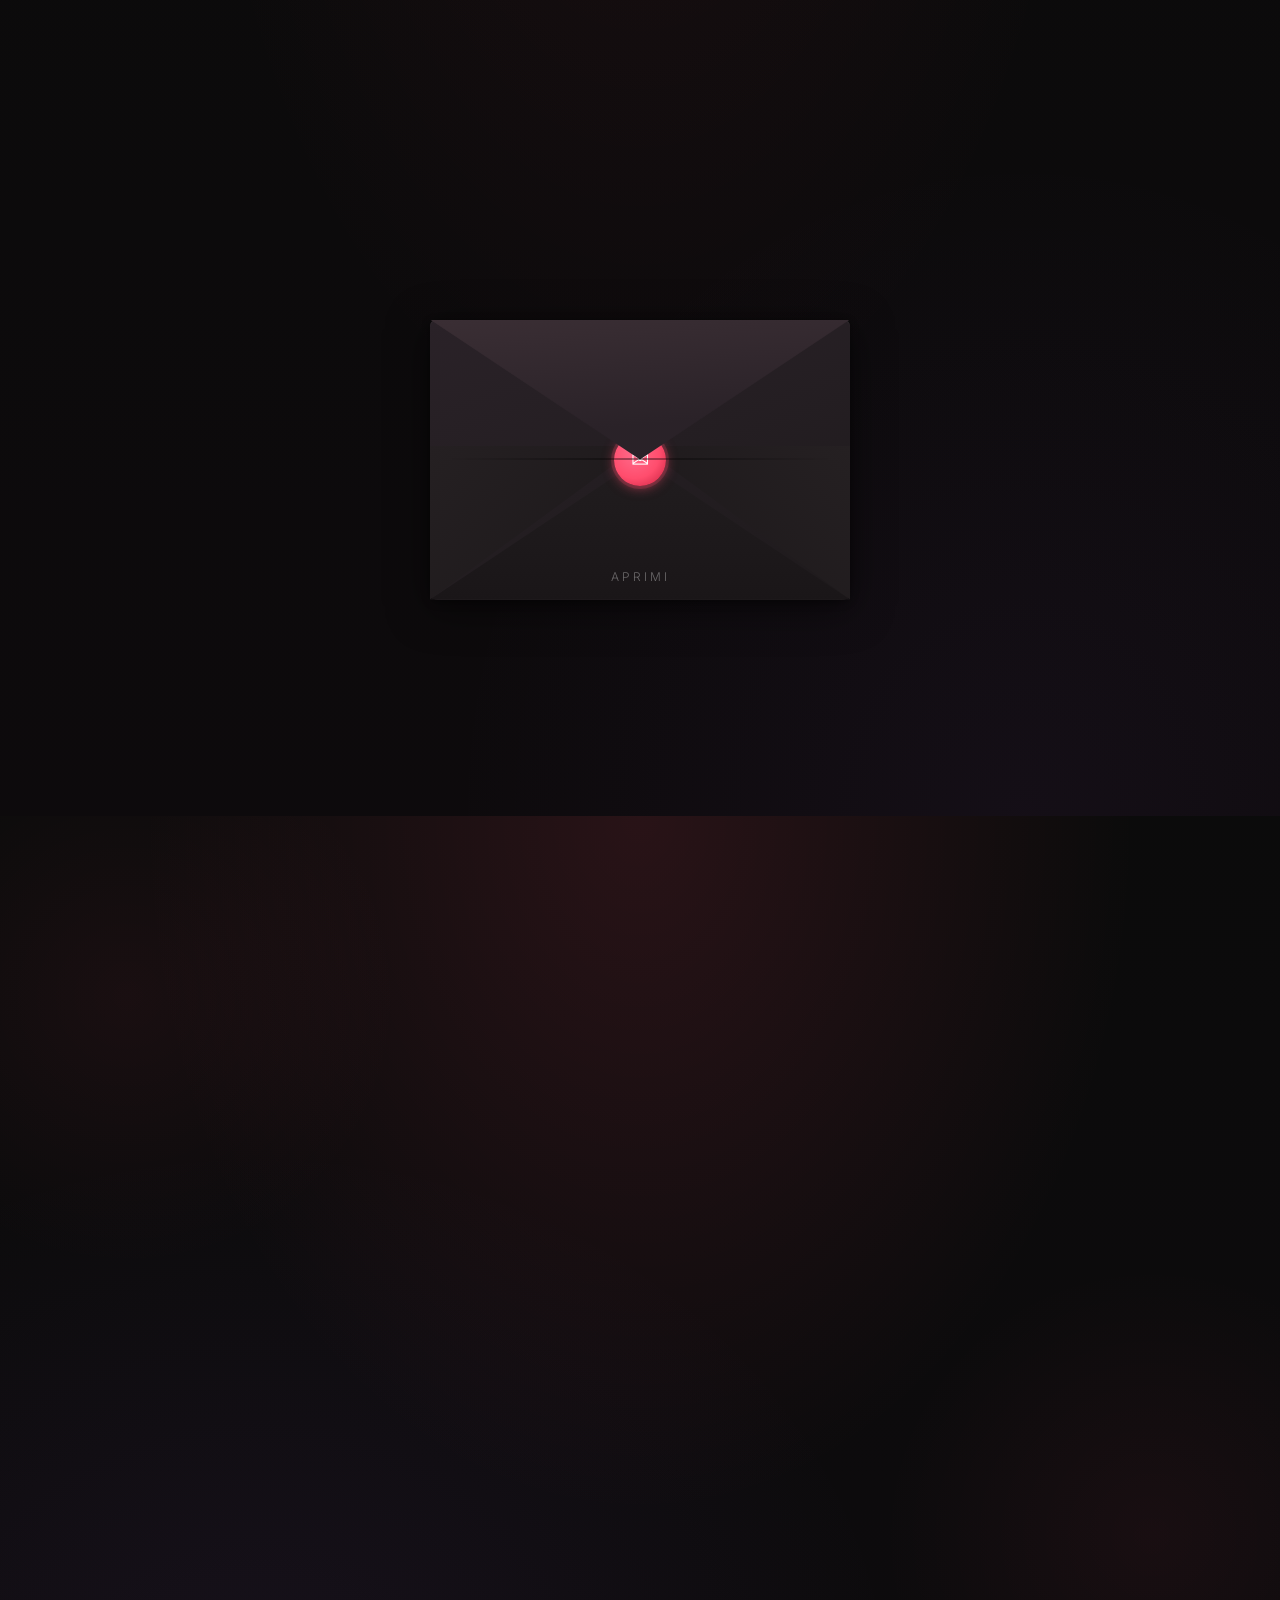
==== commit ce5e7b1d: "fix foto e video" ====
--- a/index.html
+++ b/index.html
@@ -651,12 +651,12 @@
       <div class="gallery">
         <div
                 class="gallery__item"
-                data-src="../assets/images/ricordi/uno.jpg"
+                data-src="assets/images/ricordi/uno.jpg"
                 role="button"
                 tabindex="0"
                 aria-label="Apri ricordo 1"
         >
-          <img src="../assets/images/ricordi/uno.jpg" alt="Ricordo 1" loading="lazy" />
+          <img src="assets/images/ricordi/uno.jpg" alt="Ricordo 1" loading="lazy" />
           <div class="gallery__overlay">
             <span class="gallery__overlay-text">Un ricordo che porto con me</span>
           </div>
@@ -664,12 +664,12 @@
 
         <div
                 class="gallery__item"
-                data-src="../assets/images/ricordi/due.jpg"
+                data-src="assets/images/ricordi/due.jpg"
                 role="button"
                 tabindex="0"
                 aria-label="Apri ricordo 2"
         >
-          <img src="../assets/images/ricordi/due.jpg" alt="Ricordo 2" loading="lazy" />
+          <img src="assets/images/ricordi/due.jpg" alt="Ricordo 2" loading="lazy" />
           <div class="gallery__overlay">
             <span class="gallery__overlay-text">Uno dei pochi sorrisi fatti con mio fratello</span>
           </div>
@@ -677,12 +677,12 @@
 
         <div
                 class="gallery__item"
-                data-src="../assets/images/tre.jpg"
+                data-src="assets/images/tre.jpg"
                 role="button"
                 tabindex="0"
                 aria-label="Apri ricordo 3"
         >
-          <img src="../assets/images/ricordi/tre.jpg" alt="Ricordo 3" loading="lazy" />
+          <img src="assets/images/ricordi/tre.jpg" alt="Ricordo 3" loading="lazy" />
           <div class="gallery__overlay">
             <span class="gallery__overlay-text">Una parte della nostra storia</span>
           </div>
@@ -690,12 +690,12 @@
 
         <div
                 class="gallery__item"
-                data-src="../assets/images/ricordi/quattro.jpg"
+                data-src="assets/images/ricordi/quattro.jpg"
                 role="button"
                 tabindex="0"
                 aria-label="Apri ricordo 4"
         >
-          <img src="../assets/images/ricordi/quattro.jpg" alt="Ricordo 4" loading="lazy" />
+          <img src="assets/images/ricordi/quattro.jpg" alt="Ricordo 4" loading="lazy" />
           <div class="gallery__overlay">
             <span class="gallery__overlay-text">Foto al mareee</span>
           </div>
@@ -703,12 +703,12 @@
 
         <div
                 class="gallery__item"
-                data-src="../assets/images/ricordi/cinque.jpg"
+                data-src="assets/images/ricordi/cinque.jpg"
                 role="button"
                 tabindex="0"
                 aria-label="Apri ricordo 5"
         >
-          <img src="../assets/images/ricordi/cinque.jpg" alt="Ricordo 5" loading="lazy" />
+          <img src="assets/images/ricordi/cinque.jpg" alt="Ricordo 5" loading="lazy" />
           <div class="gallery__overlay">
             <span class="gallery__overlay-text">Pizza se stavo serioso ehh</span>
           </div>
@@ -716,12 +716,12 @@
 
         <div
                 class="gallery__item"
-                data-src="../assets/images/ricordi/sei.jpg"
+                data-src="assets/images/ricordi/sei.jpg"
                 role="button"
                 tabindex="0"
                 aria-label="Apri ricordo 6"
         >
-          <img src="../assets/images/ricordi/sei.jpg" alt="Ricordo 6" loading="lazy" />
+          <img src="assets/images/ricordi/sei.jpg" alt="Ricordo 6" loading="lazy" />
           <div class="gallery__overlay">
             <span class="gallery__overlay-text">All'asilo con Angelo</span>
           </div>
@@ -729,12 +729,12 @@
 
         <div
                 class="gallery__item"
-                data-src="../assets/images/ricordi/sette.jpg"
+                data-src="assets/images/ricordi/sette.jpg"
                 role="button"
                 tabindex="0"
                 aria-label="Apri ricordo 7"
         >
-          <img src="../assets/images/ricordi/sette.jpg" alt="Ricordo 7" loading="lazy" />
+          <img src="assets/images/ricordi/sette.jpg" alt="Ricordo 7" loading="lazy" />
           <div class="gallery__overlay">
             <span class="gallery__overlay-text">Tempo fa sono stato anche Woody</span>
           </div>
@@ -742,12 +742,12 @@
 
         <div
                 class="gallery__item"
-                data-src="../assets/images/ricordi/otto.jpg"
+                data-src="assets/images/ricordi/otto.jpg"
                 role="button"
                 tabindex="0"
                 aria-label="Apri ricordo 8"
         >
-          <img src="../assets/images/ricordi/otto.jpg" alt="Ricordo 8" loading="lazy" />
+          <img src="assets/images/ricordi/otto.jpg" alt="Ricordo 8" loading="lazy" />
           <div class="gallery__overlay">
             <span class="gallery__overlay-text">Altra foto di famiglia</span>
           </div>
@@ -755,12 +755,12 @@
 
         <div
                 class="gallery__item"
-                data-src="../assets/images/ricordi/nove.jpg"
+                data-src="assets/images/ricordi/nove.jpg"
                 role="button"
                 tabindex="0"
                 aria-label="Apri ricordo 9"
         >
-          <img src="../assets/images/ricordi/nove.jpg" alt="Ricordo 9" loading="lazy" />
+          <img src="assets/images/ricordi/nove.jpg" alt="Ricordo 9" loading="lazy" />
           <div class="gallery__overlay">
             <span class="gallery__overlay-text">Spensierati al mare</span>
           </div>
@@ -768,12 +768,12 @@
 
         <div
                 class="gallery__item"
-                data-src="../assets/images/ricordi/dieci.jpg"
+                data-src="assets/images/ricordi/dieci.jpg"
                 role="button"
                 tabindex="0"
                 aria-label="Apri ricordo 10"
         >
-          <img src="../assets/images/ricordi/dieci.jpg" alt="Ricordo 10" loading="lazy" />
+          <img src="assets/images/ricordi/dieci.jpg" alt="Ricordo 10" loading="lazy" />
           <div class="gallery__overlay">
             <span class="gallery__overlay-text">Con gli amici di una vita</span>
           </div>
@@ -781,12 +781,12 @@
 
         <div
                 class="gallery__item"
-                data-src="../assets/images/ricordi/undici.jpg"
+                data-src="assets/images/ricordi/undici.jpg"
                 role="button"
                 tabindex="0"
                 aria-label="Apri ricordo 11"
         >
-          <img src="../assets/images/ricordi/undici.jpg" alt="Ricordo 11" loading="lazy" />
+          <img src="assets/images/ricordi/undici.jpg" alt="Ricordo 11" loading="lazy" />
           <div class="gallery__overlay">
             <span class="gallery__overlay-text">Un fisico bestiale, scherzo piaceva a mamma</span>
           </div>
@@ -794,12 +794,12 @@
 
         <div
                 class="gallery__item"
-                data-src="../assets/images/ricordi/dodici.jpg"
+                data-src="assets/images/ricordi/dodici.jpg"
                 role="button"
                 tabindex="0"
                 aria-label="Apri ricordo 12"
         >
-          <img src="../assets/images/ricordi/dodici.jpg" alt="Ricordo 12" loading="lazy" />
+          <img src="assets/images/ricordi/dodici.jpg" alt="Ricordo 12" loading="lazy" />
           <div class="gallery__overlay">
             <span class="gallery__overlay-text">Un figo agli scout</span>
           </div>
@@ -807,7 +807,7 @@
 
         <div
                 class="gallery__item gallery__item--video"
-                data-src="../assets/video/video_uno.mp4"
+                data-src="assets/video/video_uno.mp4"
                 role="button"
                 tabindex="0"
                 aria-label="Apri video ricordo"
@@ -820,7 +820,7 @@
 
         <div
                 class="gallery__item gallery__item--video"
-                data-src="../assets/video/video_due.mp4"
+                data-src="assets/video/video_due.mp4"
                 role="button"
                 tabindex="0"
                 aria-label="Apri video ricordo"
@@ -833,7 +833,7 @@
 
         <div
                 class="gallery__item gallery__item--video"
-                data-src="../assets/video/video_tre.mov"
+                data-src="assets/video/video_tre.mov"
                 role="button"
                 tabindex="0"
                 aria-label="Apri video ricordo"
@@ -846,7 +846,7 @@
 
         <div
                 class="gallery__item gallery__item--video"
-                data-src="../assets/video/video_quattro.mov"
+                data-src="assets/video/video_quattro.mov"
                 role="button"
                 tabindex="0"
                 aria-label="Apri video ricordo"
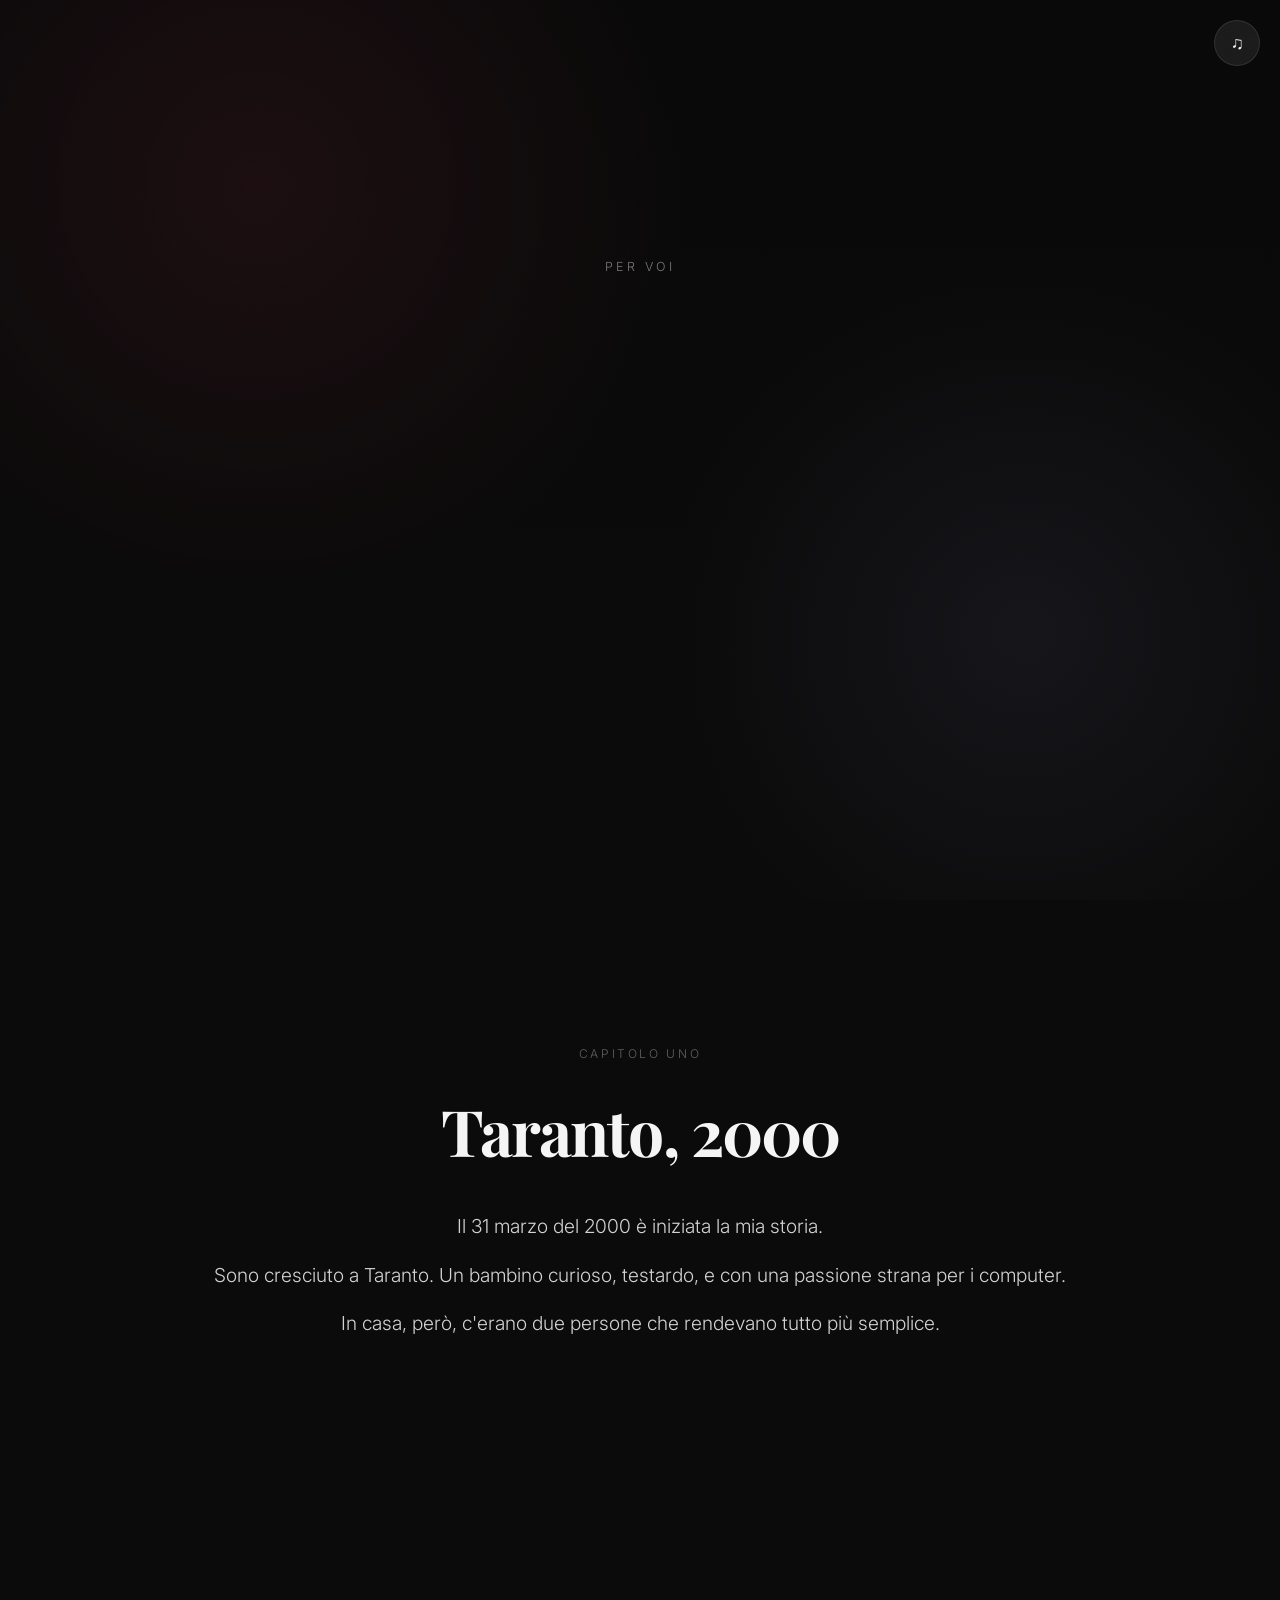
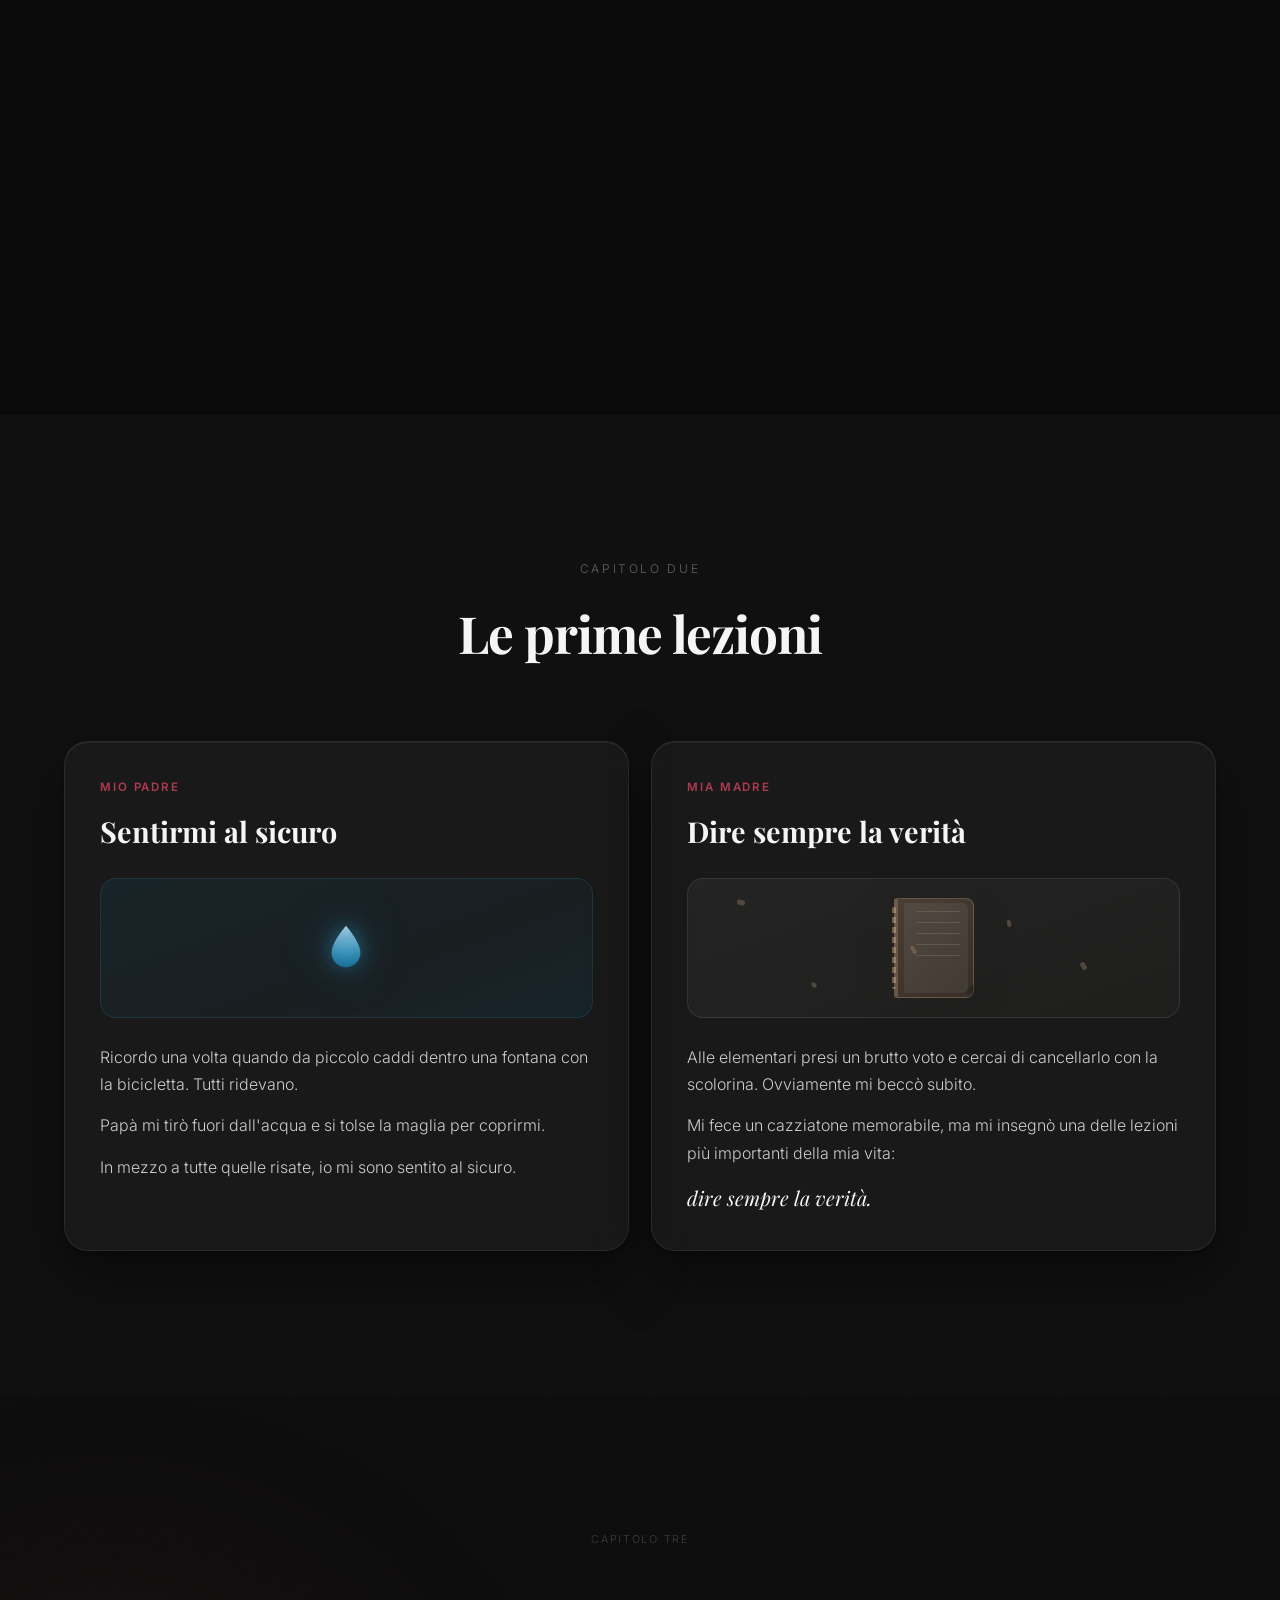
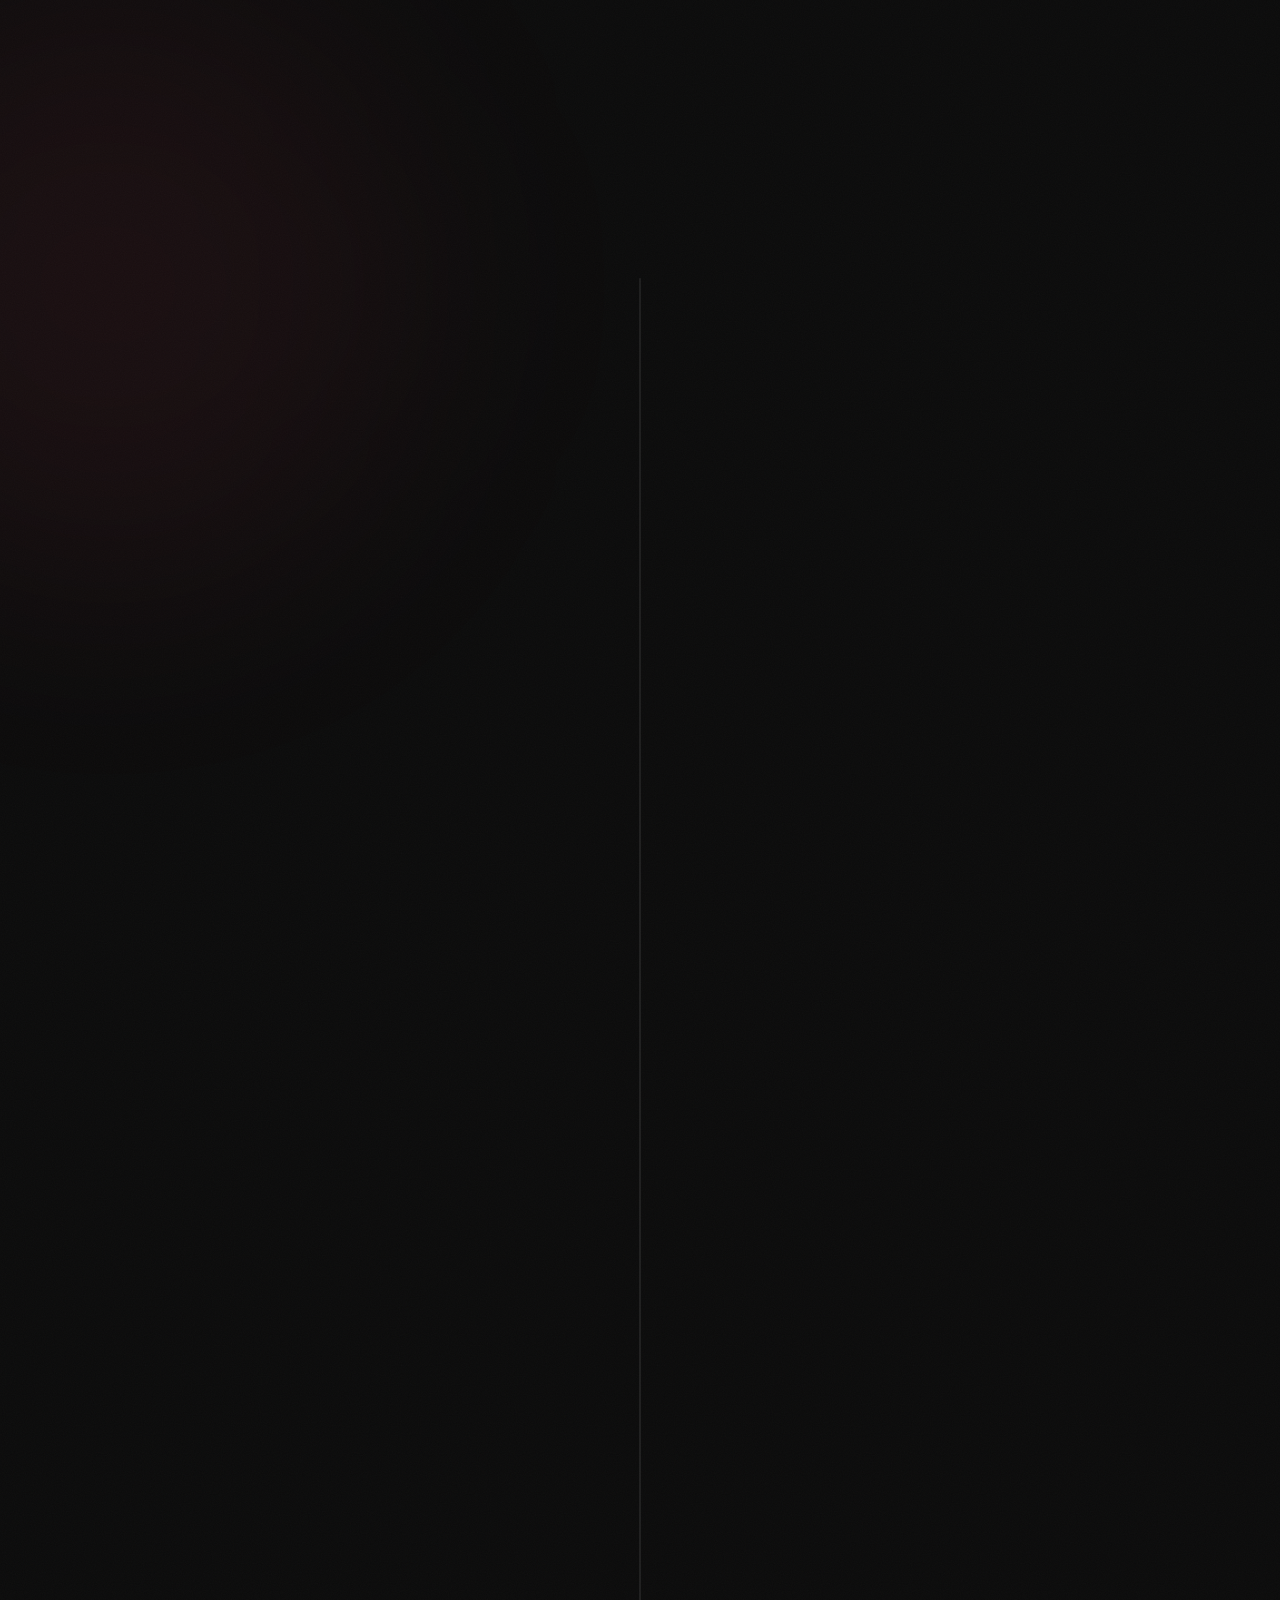
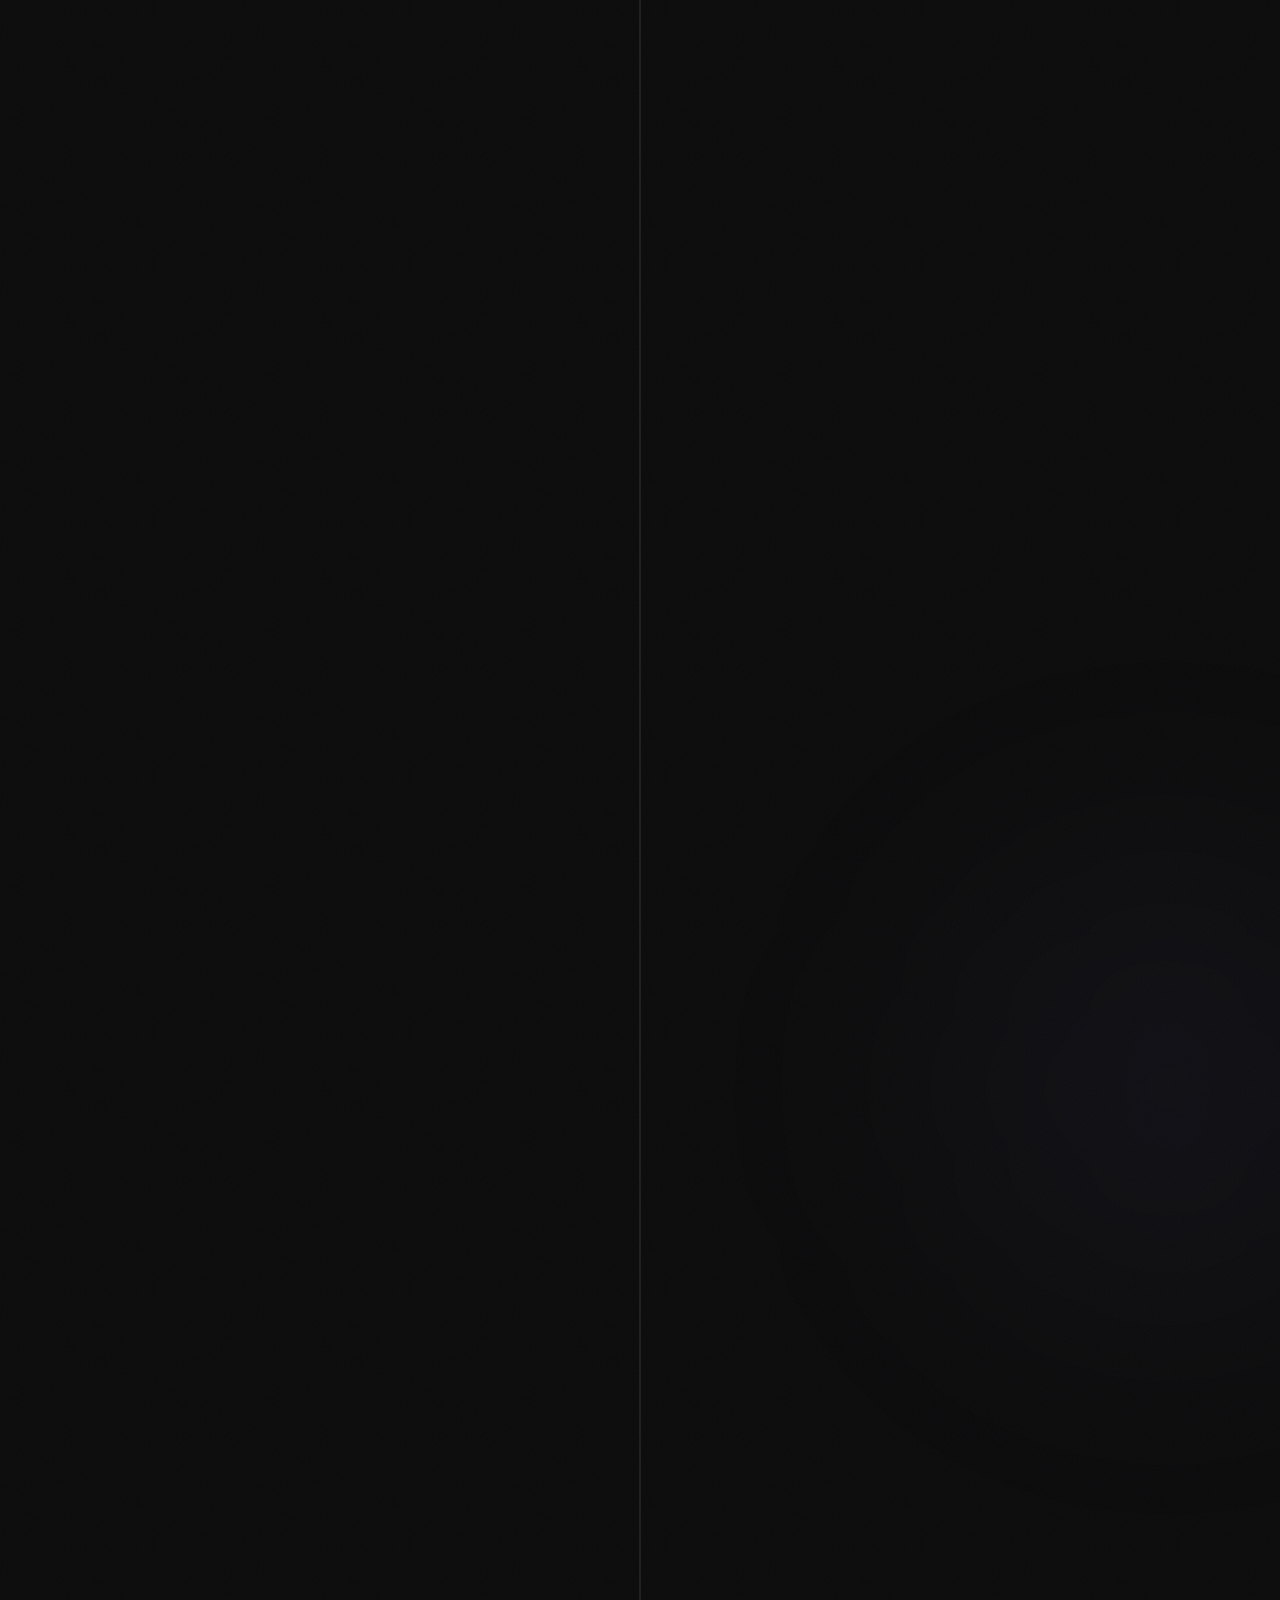
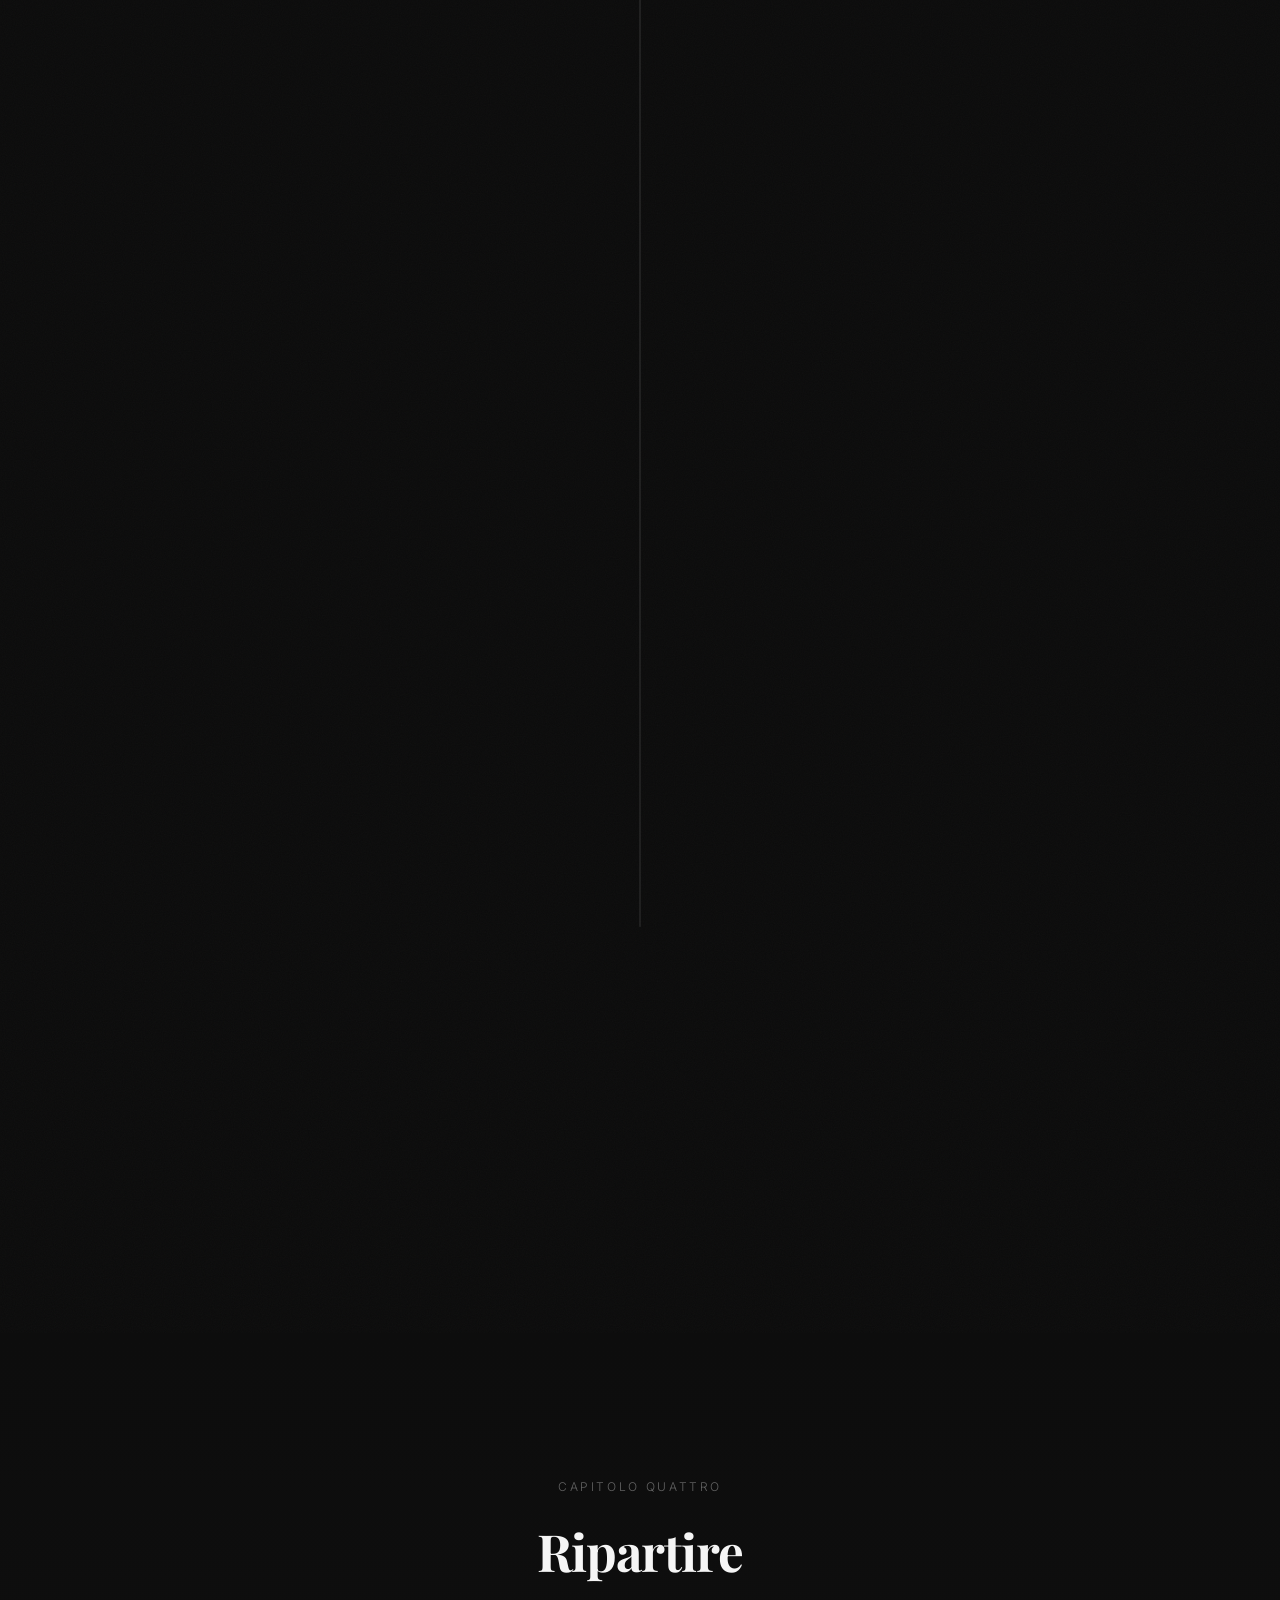
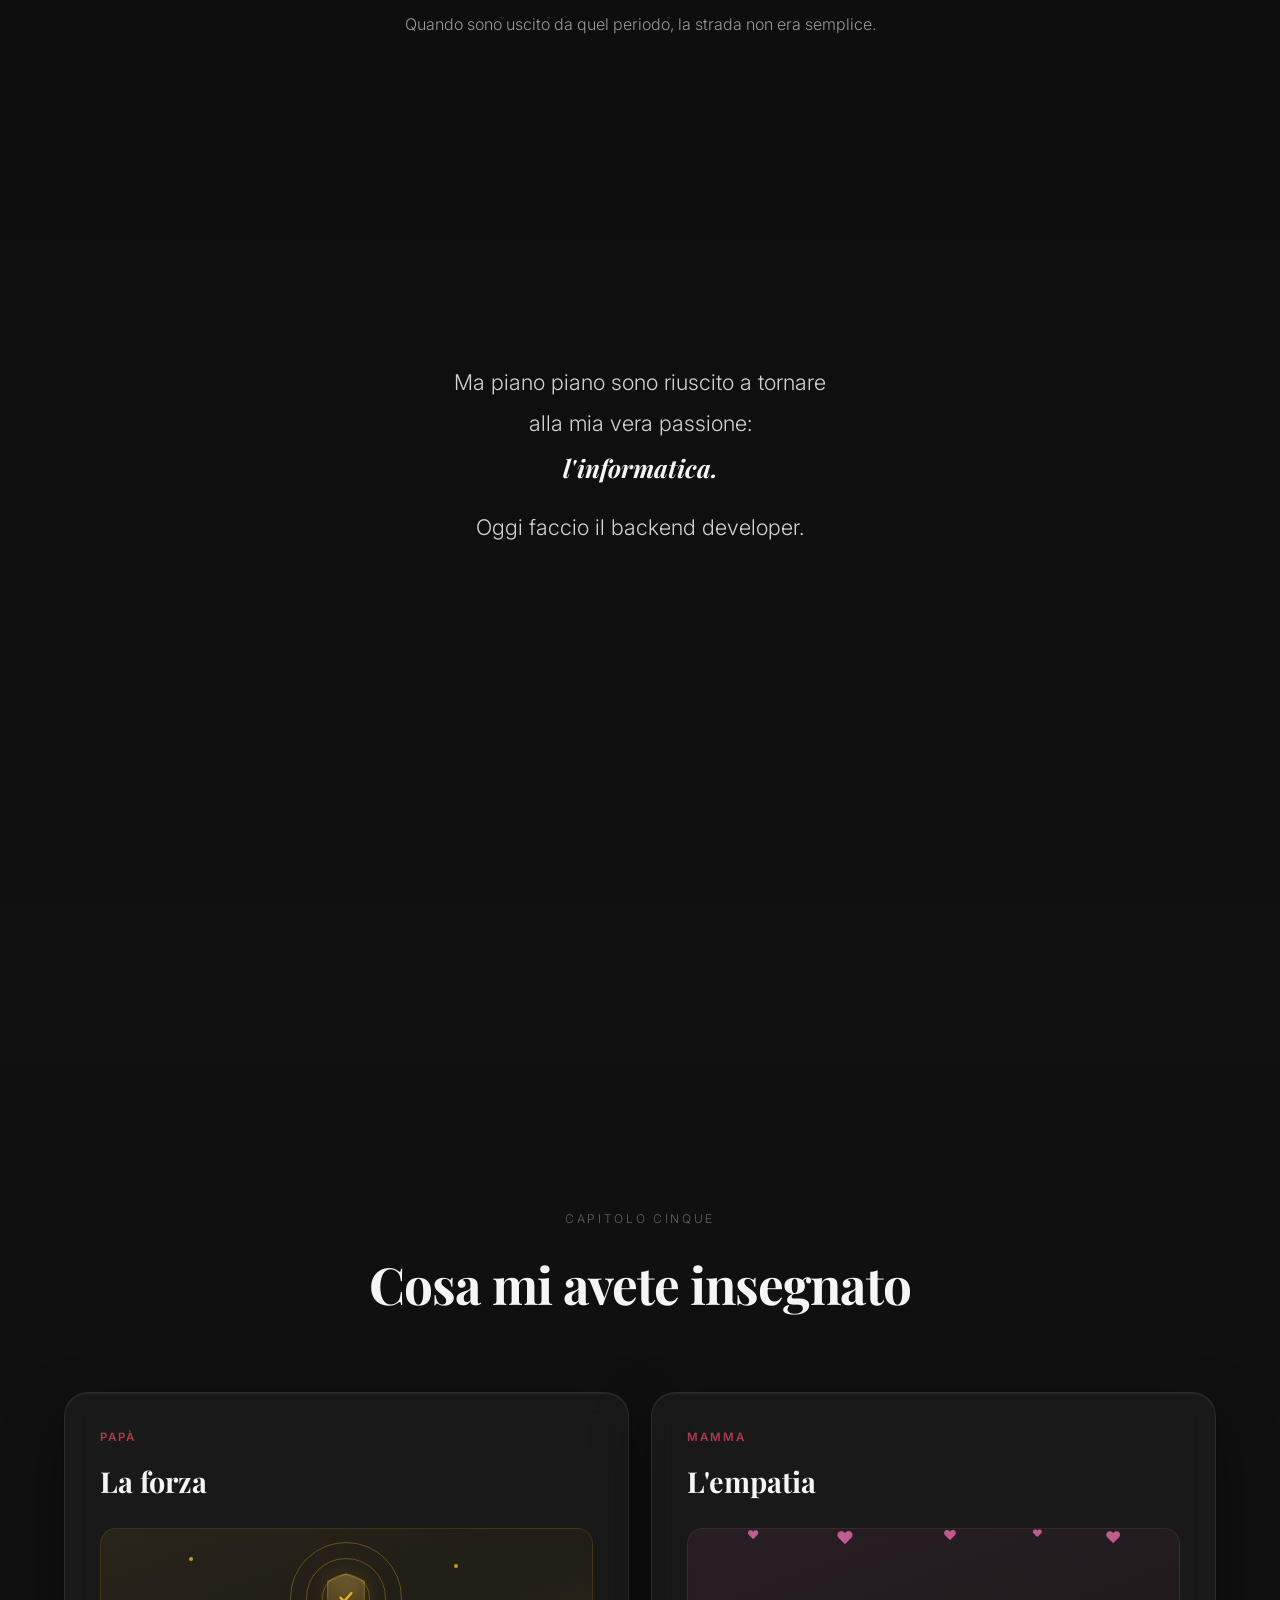
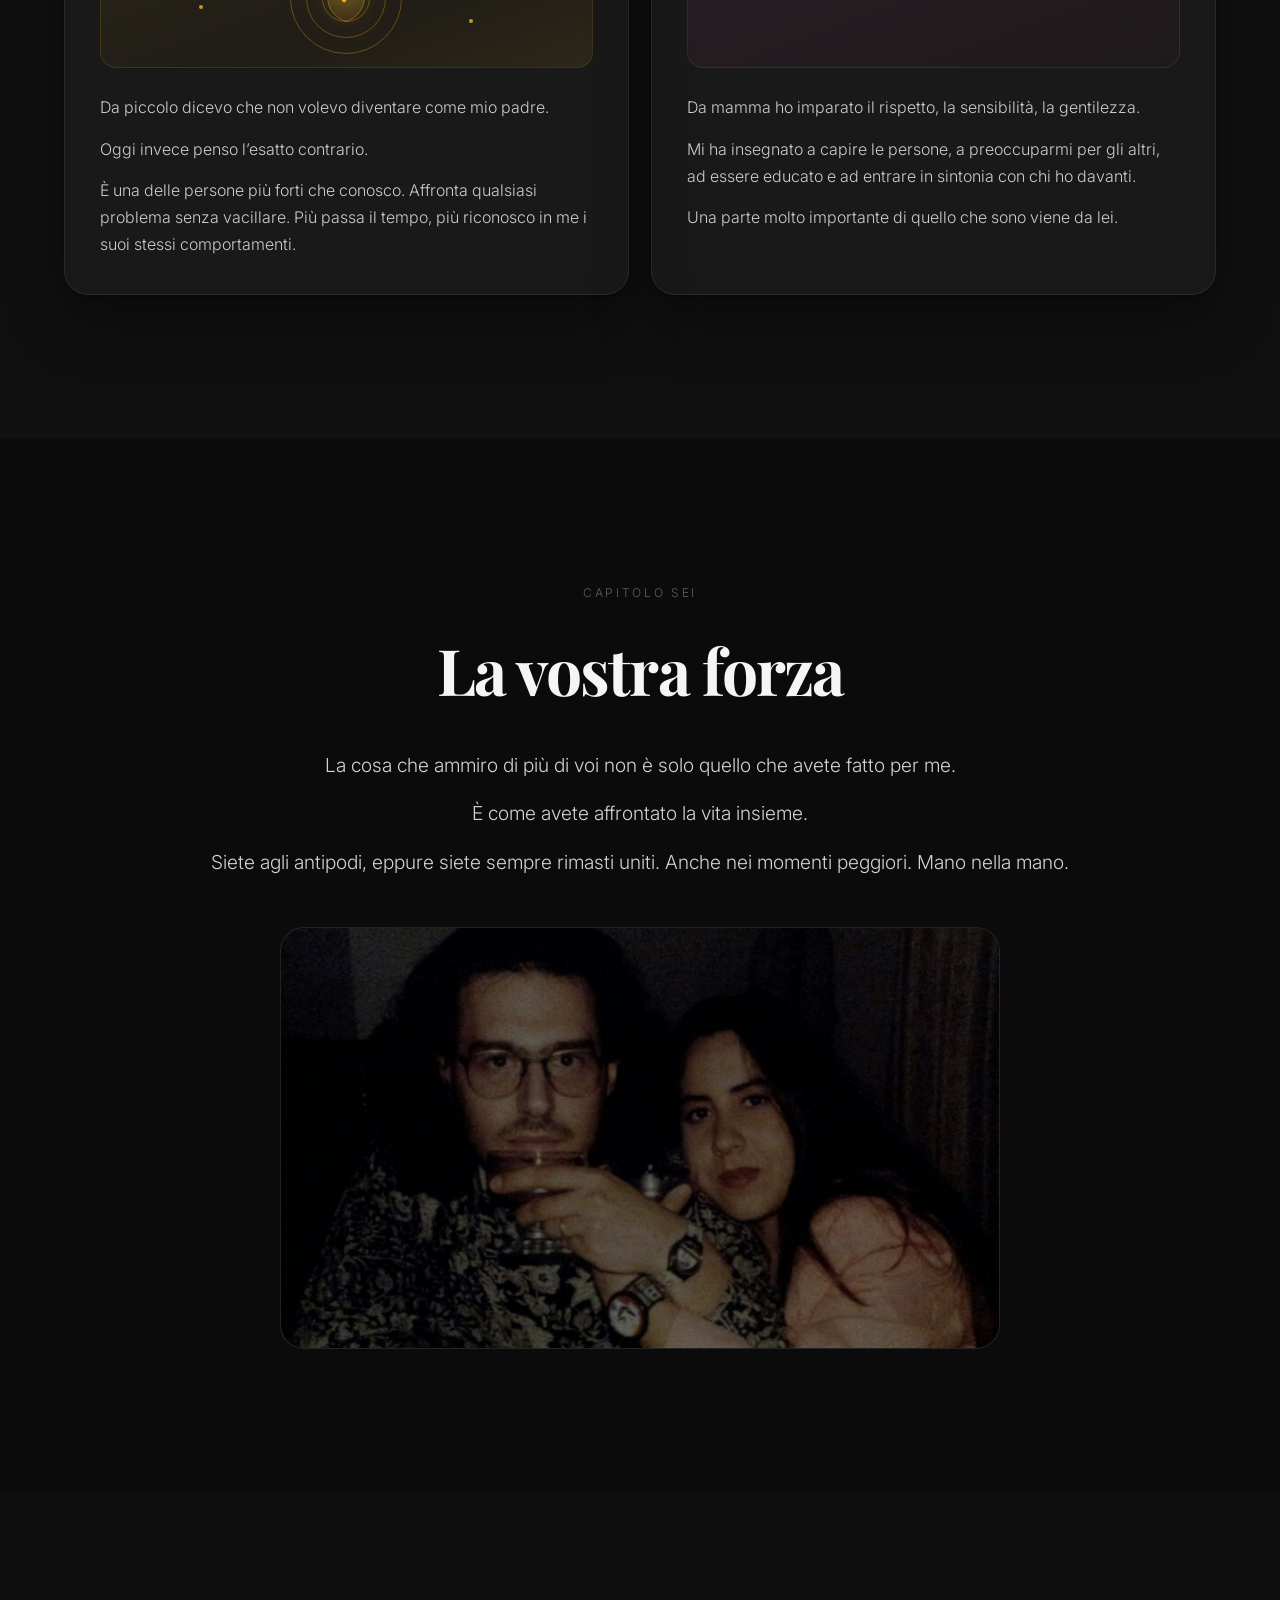
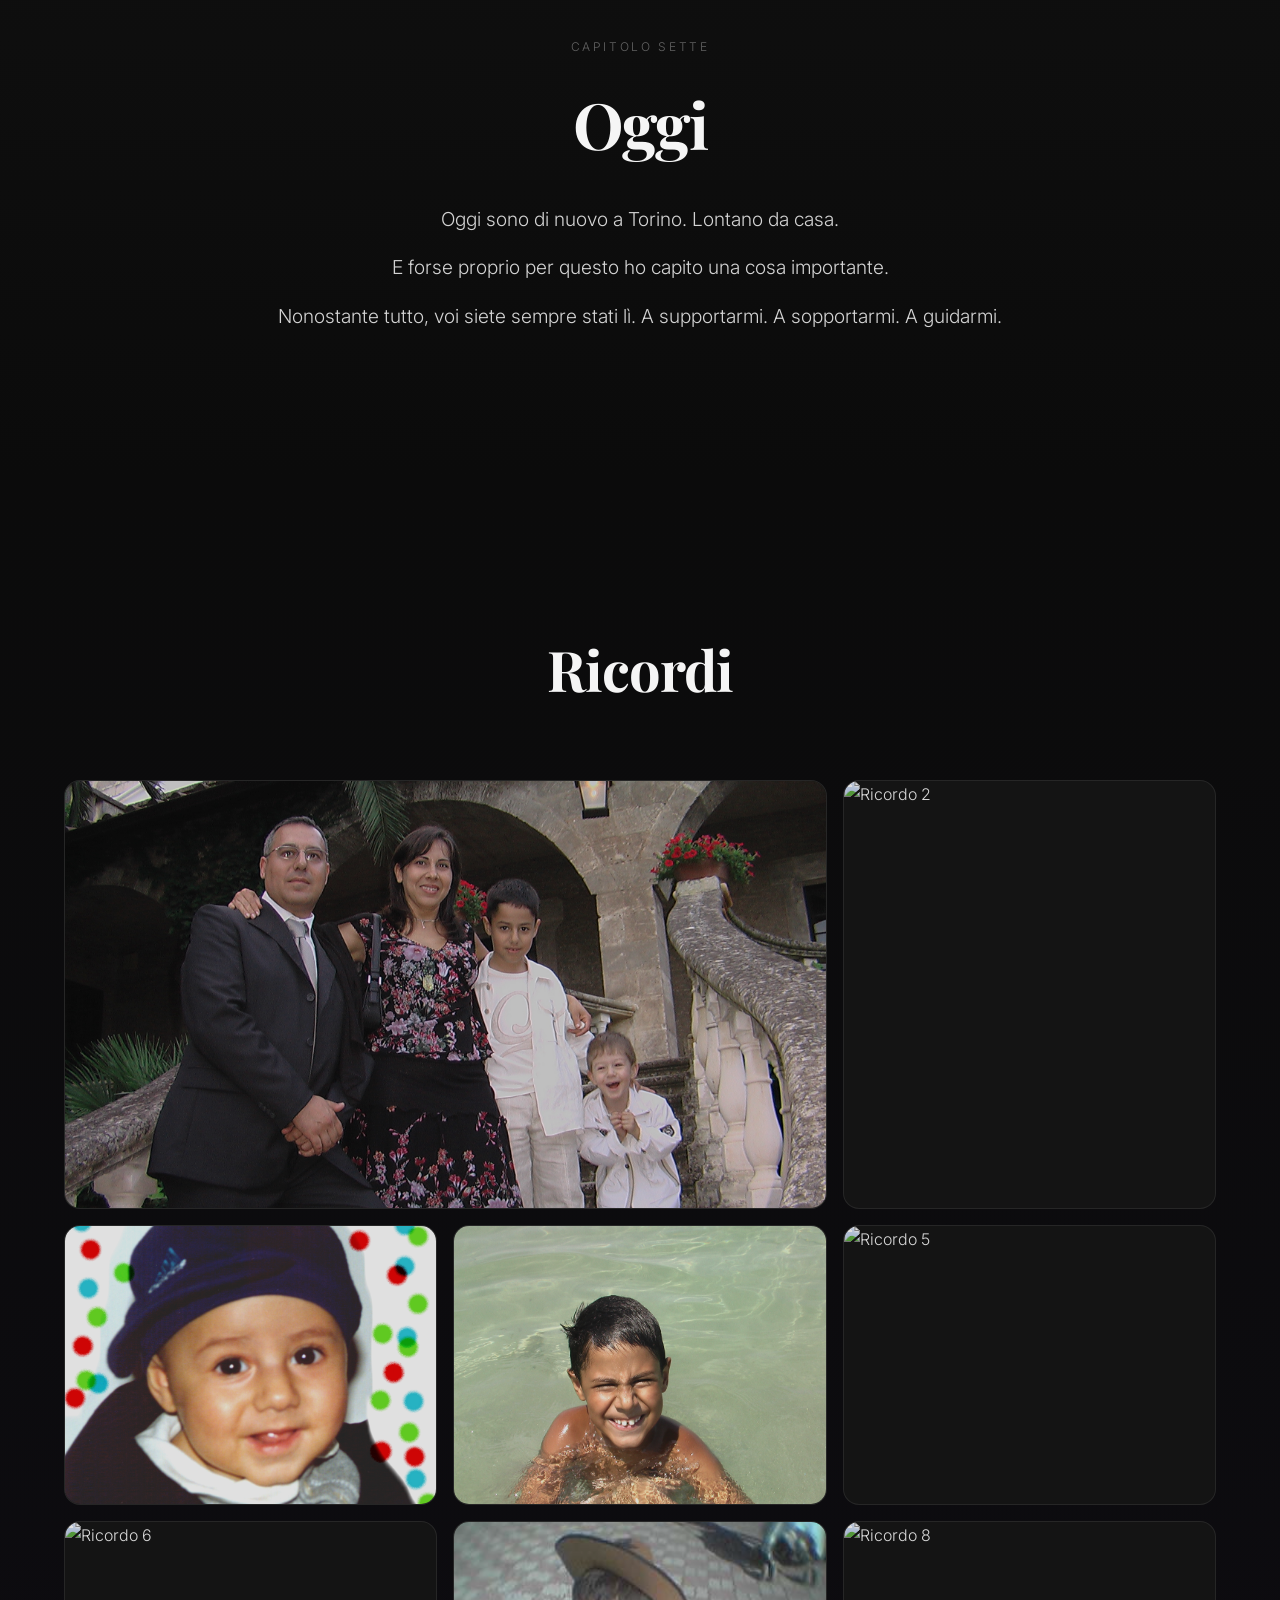
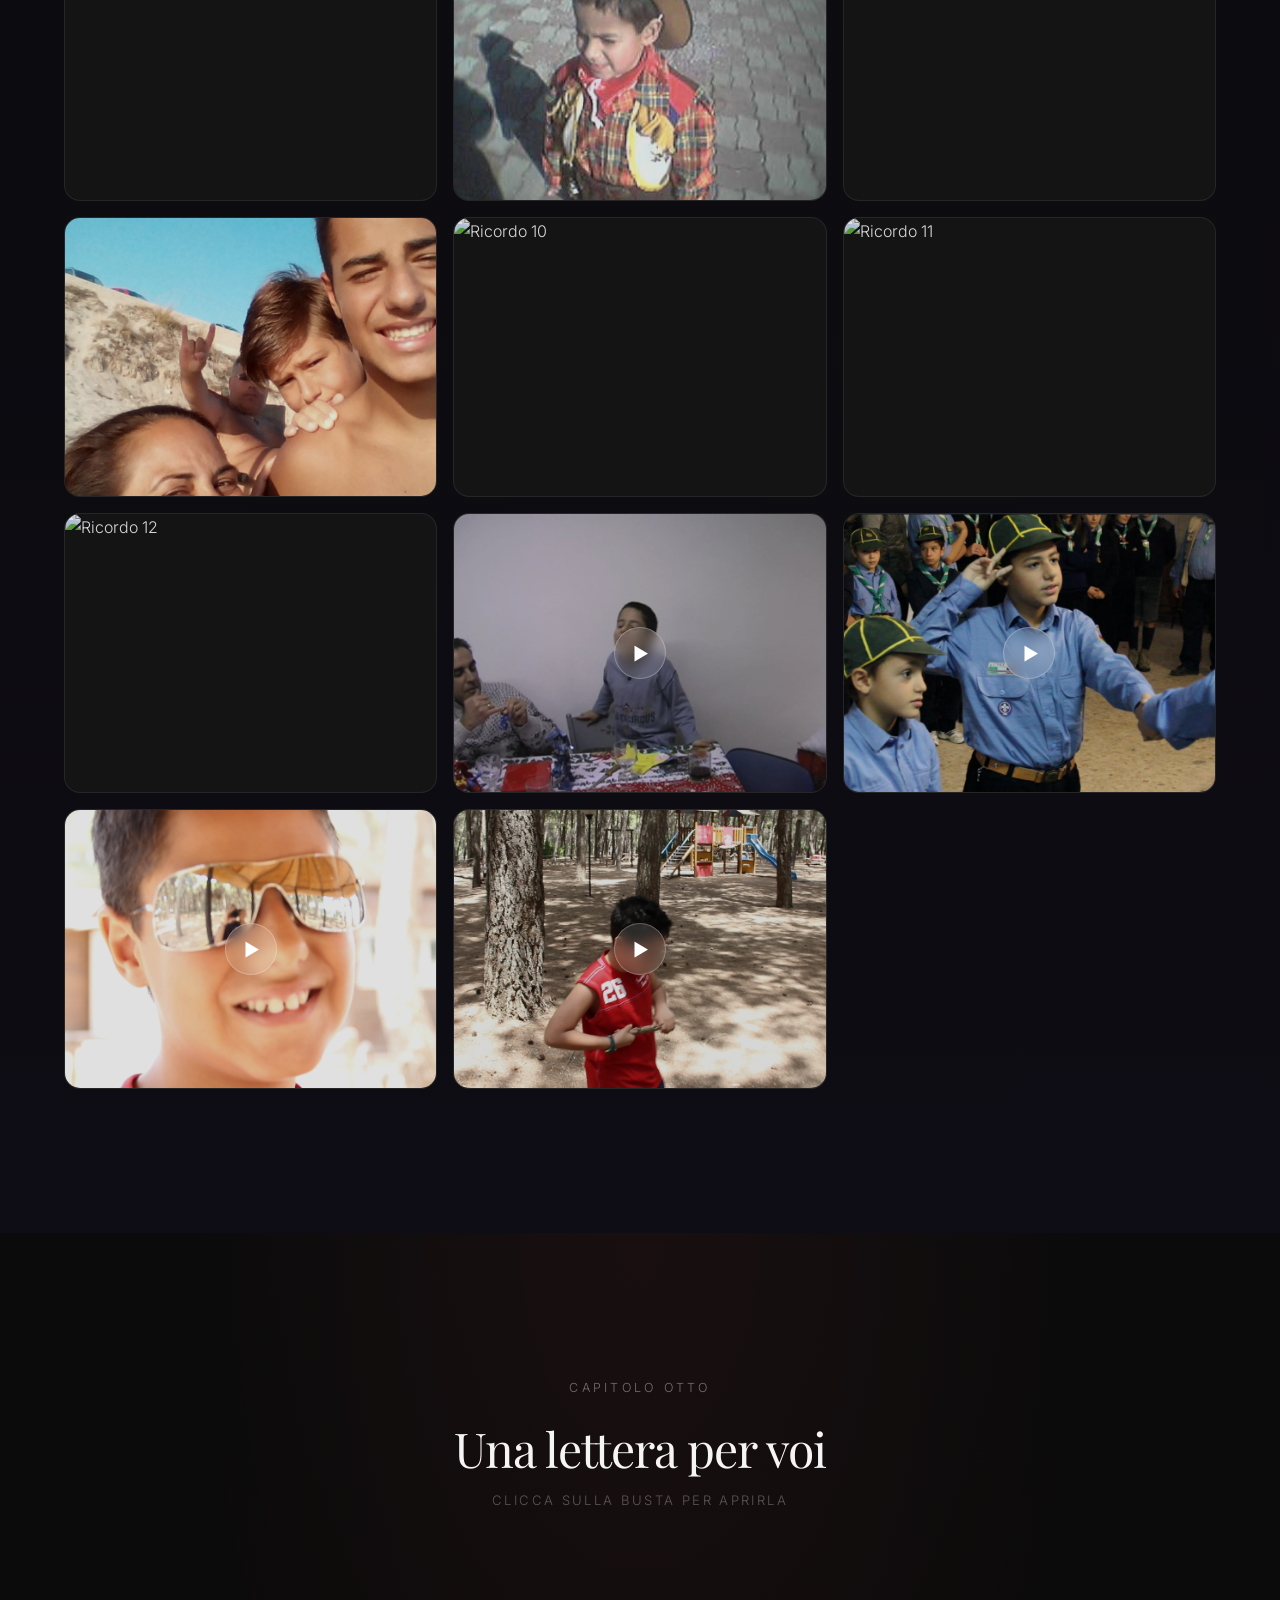
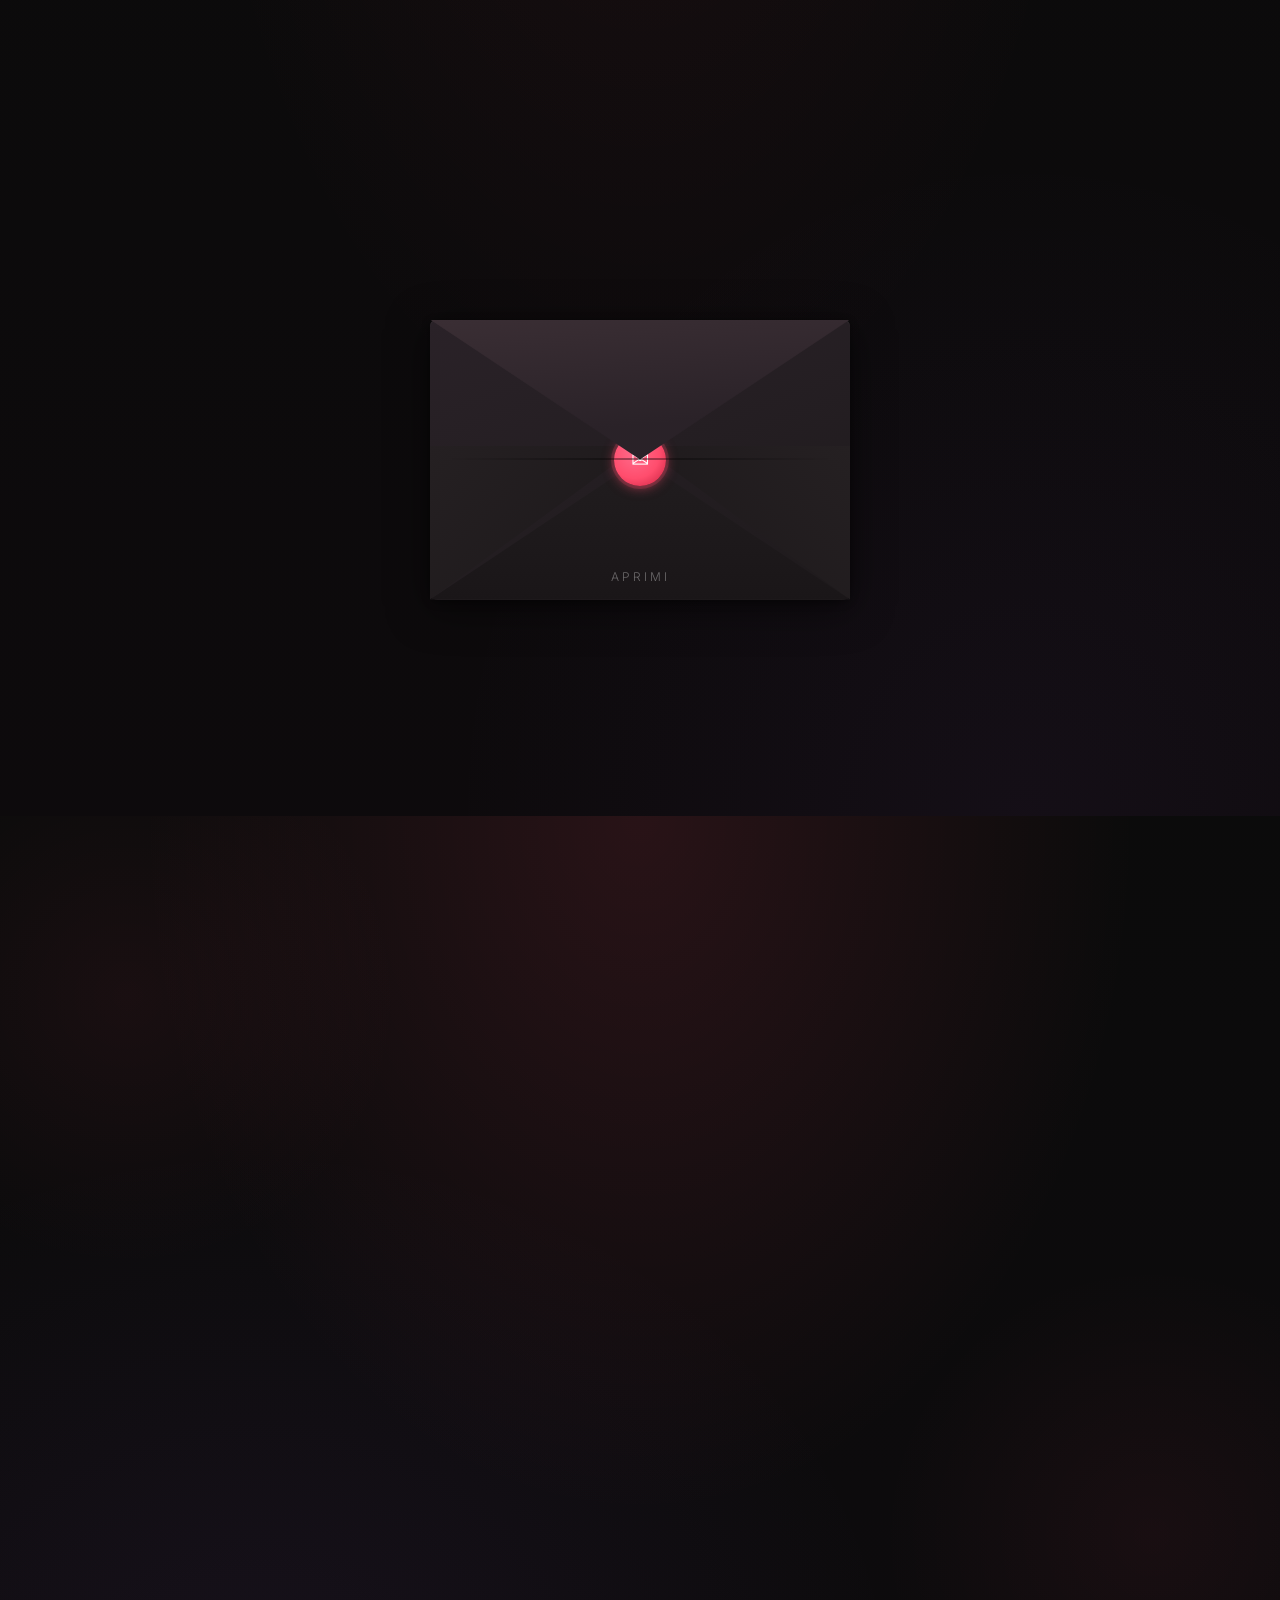
==== commit 184fa54f: "Aggiunge i video con Git LFS" ====
--- a/index.html
+++ b/index.html
@@ -241,6 +241,7 @@
             <div class="tl-item__media" role="img" aria-label="Segnaposto per una foto dell'infanzia e dei videogiochi">
               <img
                       src="assets/images/videogiochi.webp"
+                      alt="Mattia da piccolo con i videogiochi"
                       class="videogiochi-photo__img"
                       loading="lazy"
               />
@@ -273,6 +274,7 @@
             <div class="tl-item__media" role="img" aria-label="Segnaposto per una foto del periodo scout">
               <img
                       src="assets/images/scout.JPG"
+                      alt="Mattia durante gli anni scout"
                       class="scout-photo__img"
                       loading="lazy"
               />
@@ -309,6 +311,7 @@
             >
               <img
                 src="assets/images/prime_uscite.jpg"
+                alt="Mattia durante le prime uscite con gli amici"
                 class="scout-photo__img"
                 loading="lazy"
               />
@@ -348,6 +351,7 @@
             >
               <img
                       src="assets/images/prima_relazione_seria.jpeg"
+                      alt="Un ricordo della prima relazione seria"
                       class="prima_relazione_seria-photo__img"
                       loading="lazy"
               />
@@ -385,6 +389,7 @@
             >
               <img
                       src="assets/images/trasferimento_a_torino.jpeg"
+                      alt="Mattia dopo il trasferimento a Torino"
                       class="trasferimento_a_torino-photo__img"
                       loading="lazy"
               />
@@ -664,12 +669,12 @@
 
         <div
                 class="gallery__item"
-                data-src="assets/images/ricordi/due.jpg"
+                data-src="assets/images/ricordi/due.JPG"
                 role="button"
                 tabindex="0"
                 aria-label="Apri ricordo 2"
         >
-          <img src="assets/images/ricordi/due.jpg" alt="Ricordo 2" loading="lazy" />
+          <img src="assets/images/ricordi/due.JPG" alt="Ricordo 2" loading="lazy" />
           <div class="gallery__overlay">
             <span class="gallery__overlay-text">Uno dei pochi sorrisi fatti con mio fratello</span>
           </div>
@@ -677,7 +682,7 @@
 
         <div
                 class="gallery__item"
-                data-src="assets/images/tre.jpg"
+                data-src="assets/images/ricordi/tre.jpg"
                 role="button"
                 tabindex="0"
                 aria-label="Apri ricordo 3"
@@ -690,12 +695,12 @@
 
         <div
                 class="gallery__item"
-                data-src="assets/images/ricordi/quattro.jpg"
+                data-src="assets/images/ricordi/quattro.JPG"
                 role="button"
                 tabindex="0"
                 aria-label="Apri ricordo 4"
         >
-          <img src="assets/images/ricordi/quattro.jpg" alt="Ricordo 4" loading="lazy" />
+          <img src="assets/images/ricordi/quattro.JPG" alt="Ricordo 4" loading="lazy" />
           <div class="gallery__overlay">
             <span class="gallery__overlay-text">Foto al mareee</span>
           </div>
@@ -703,12 +708,12 @@
 
         <div
                 class="gallery__item"
-                data-src="assets/images/ricordi/cinque.jpg"
+                data-src="assets/images/ricordi/cinque.JPG"
                 role="button"
                 tabindex="0"
                 aria-label="Apri ricordo 5"
         >
-          <img src="assets/images/ricordi/cinque.jpg" alt="Ricordo 5" loading="lazy" />
+          <img src="assets/images/ricordi/cinque.JPG" alt="Ricordo 5" loading="lazy" />
           <div class="gallery__overlay">
             <span class="gallery__overlay-text">Pizza se stavo serioso ehh</span>
           </div>
@@ -716,12 +721,12 @@
 
         <div
                 class="gallery__item"
-                data-src="assets/images/ricordi/sei.jpg"
+                data-src="assets/images/ricordi/sei.JPG"
                 role="button"
                 tabindex="0"
                 aria-label="Apri ricordo 6"
         >
-          <img src="assets/images/ricordi/sei.jpg" alt="Ricordo 6" loading="lazy" />
+          <img src="assets/images/ricordi/sei.JPG" alt="Ricordo 6" loading="lazy" />
           <div class="gallery__overlay">
             <span class="gallery__overlay-text">All'asilo con Angelo</span>
           </div>
@@ -729,12 +734,12 @@
 
         <div
                 class="gallery__item"
-                data-src="assets/images/ricordi/sette.jpg"
+                data-src="assets/images/ricordi/sette.JPG"
                 role="button"
                 tabindex="0"
                 aria-label="Apri ricordo 7"
         >
-          <img src="assets/images/ricordi/sette.jpg" alt="Ricordo 7" loading="lazy" />
+          <img src="assets/images/ricordi/sette.JPG" alt="Ricordo 7" loading="lazy" />
           <div class="gallery__overlay">
             <span class="gallery__overlay-text">Tempo fa sono stato anche Woody</span>
           </div>
@@ -742,12 +747,12 @@
 
         <div
                 class="gallery__item"
-                data-src="assets/images/ricordi/otto.jpg"
+                data-src="assets/images/ricordi/otto.JPG"
                 role="button"
                 tabindex="0"
                 aria-label="Apri ricordo 8"
         >
-          <img src="assets/images/ricordi/otto.jpg" alt="Ricordo 8" loading="lazy" />
+          <img src="assets/images/ricordi/otto.JPG" alt="Ricordo 8" loading="lazy" />
           <div class="gallery__overlay">
             <span class="gallery__overlay-text">Altra foto di famiglia</span>
           </div>
@@ -755,12 +760,12 @@
 
         <div
                 class="gallery__item"
-                data-src="assets/images/ricordi/nove.jpg"
+                data-src="assets/images/ricordi/nove.JPG"
                 role="button"
                 tabindex="0"
                 aria-label="Apri ricordo 9"
         >
-          <img src="assets/images/ricordi/nove.jpg" alt="Ricordo 9" loading="lazy" />
+          <img src="assets/images/ricordi/nove.JPG" alt="Ricordo 9" loading="lazy" />
           <div class="gallery__overlay">
             <span class="gallery__overlay-text">Spensierati al mare</span>
           </div>
@@ -768,12 +773,12 @@
 
         <div
                 class="gallery__item"
-                data-src="assets/images/ricordi/dieci.jpg"
+                data-src="assets/images/ricordi/dieci.JPG"
                 role="button"
                 tabindex="0"
                 aria-label="Apri ricordo 10"
         >
-          <img src="assets/images/ricordi/dieci.jpg" alt="Ricordo 10" loading="lazy" />
+          <img src="assets/images/ricordi/dieci.JPG" alt="Ricordo 10" loading="lazy" />
           <div class="gallery__overlay">
             <span class="gallery__overlay-text">Con gli amici di una vita</span>
           </div>
@@ -781,12 +786,12 @@
 
         <div
                 class="gallery__item"
-                data-src="assets/images/ricordi/undici.jpg"
+                data-src="assets/images/ricordi/undici.JPG"
                 role="button"
                 tabindex="0"
                 aria-label="Apri ricordo 11"
         >
-          <img src="assets/images/ricordi/undici.jpg" alt="Ricordo 11" loading="lazy" />
+          <img src="assets/images/ricordi/undici.JPG" alt="Ricordo 11" loading="lazy" />
           <div class="gallery__overlay">
             <span class="gallery__overlay-text">Un fisico bestiale, scherzo piaceva a mamma</span>
           </div>
@@ -794,12 +799,12 @@
 
         <div
                 class="gallery__item"
-                data-src="assets/images/ricordi/dodici.jpg"
+                data-src="assets/images/ricordi/dodici.JPG"
                 role="button"
                 tabindex="0"
                 aria-label="Apri ricordo 12"
         >
-          <img src="assets/images/ricordi/dodici.jpg" alt="Ricordo 12" loading="lazy" />
+          <img src="assets/images/ricordi/dodici.JPG" alt="Ricordo 12" loading="lazy" />
           <div class="gallery__overlay">
             <span class="gallery__overlay-text">Un figo agli scout</span>
           </div>
@@ -812,7 +817,7 @@
                 tabindex="0"
                 aria-label="Apri video ricordo"
         >
-          <img src="assets/video/video_uno_preview.png" />
+          <img src="assets/video/video_uno_preview.png" alt="Anteprima video uno" />
           <div class="gallery__overlay">
             <span class="gallery__overlay-text">Un video enorme</span>
           </div>
@@ -825,7 +830,7 @@
                 tabindex="0"
                 aria-label="Apri video ricordo"
         >
-          <img src="assets/video/video_due_preview.png" />
+          <img src="assets/video/video_due_preview.png" alt="Anteprima video due" />
           <div class="gallery__overlay">
             <span class="gallery__overlay-text">Un ricordo che continua a vivere</span>
           </div>
@@ -833,12 +838,12 @@
 
         <div
                 class="gallery__item gallery__item--video"
-                data-src="assets/video/video_tre.mov"
+                data-src="assets/video/video_tre.MOV"
                 role="button"
                 tabindex="0"
                 aria-label="Apri video ricordo"
         >
-          <img src="assets/video/video_tre_preview.png" />
+          <img src="assets/video/video_tre_preview.png" alt="Anteprima video tre" />
           <div class="gallery__overlay">
             <span class="gallery__overlay-text">Cimino?</span>
           </div>
@@ -846,12 +851,12 @@
 
         <div
                 class="gallery__item gallery__item--video"
-                data-src="assets/video/video_quattro.mov"
+                data-src="assets/video/video_quattro.MOV"
                 role="button"
                 tabindex="0"
                 aria-label="Apri video ricordo"
         >
-          <img src="assets/video/video_quattro_preview.png" />
+          <img src="assets/video/video_quattro_preview.png" alt="Anteprima video quattro" />
           <div class="gallery__overlay">
             <span class="gallery__overlay-text">Sempre cimino</span>
           </div>
@@ -970,7 +975,3 @@
 </body>
 </html>
 
-
-
-
-
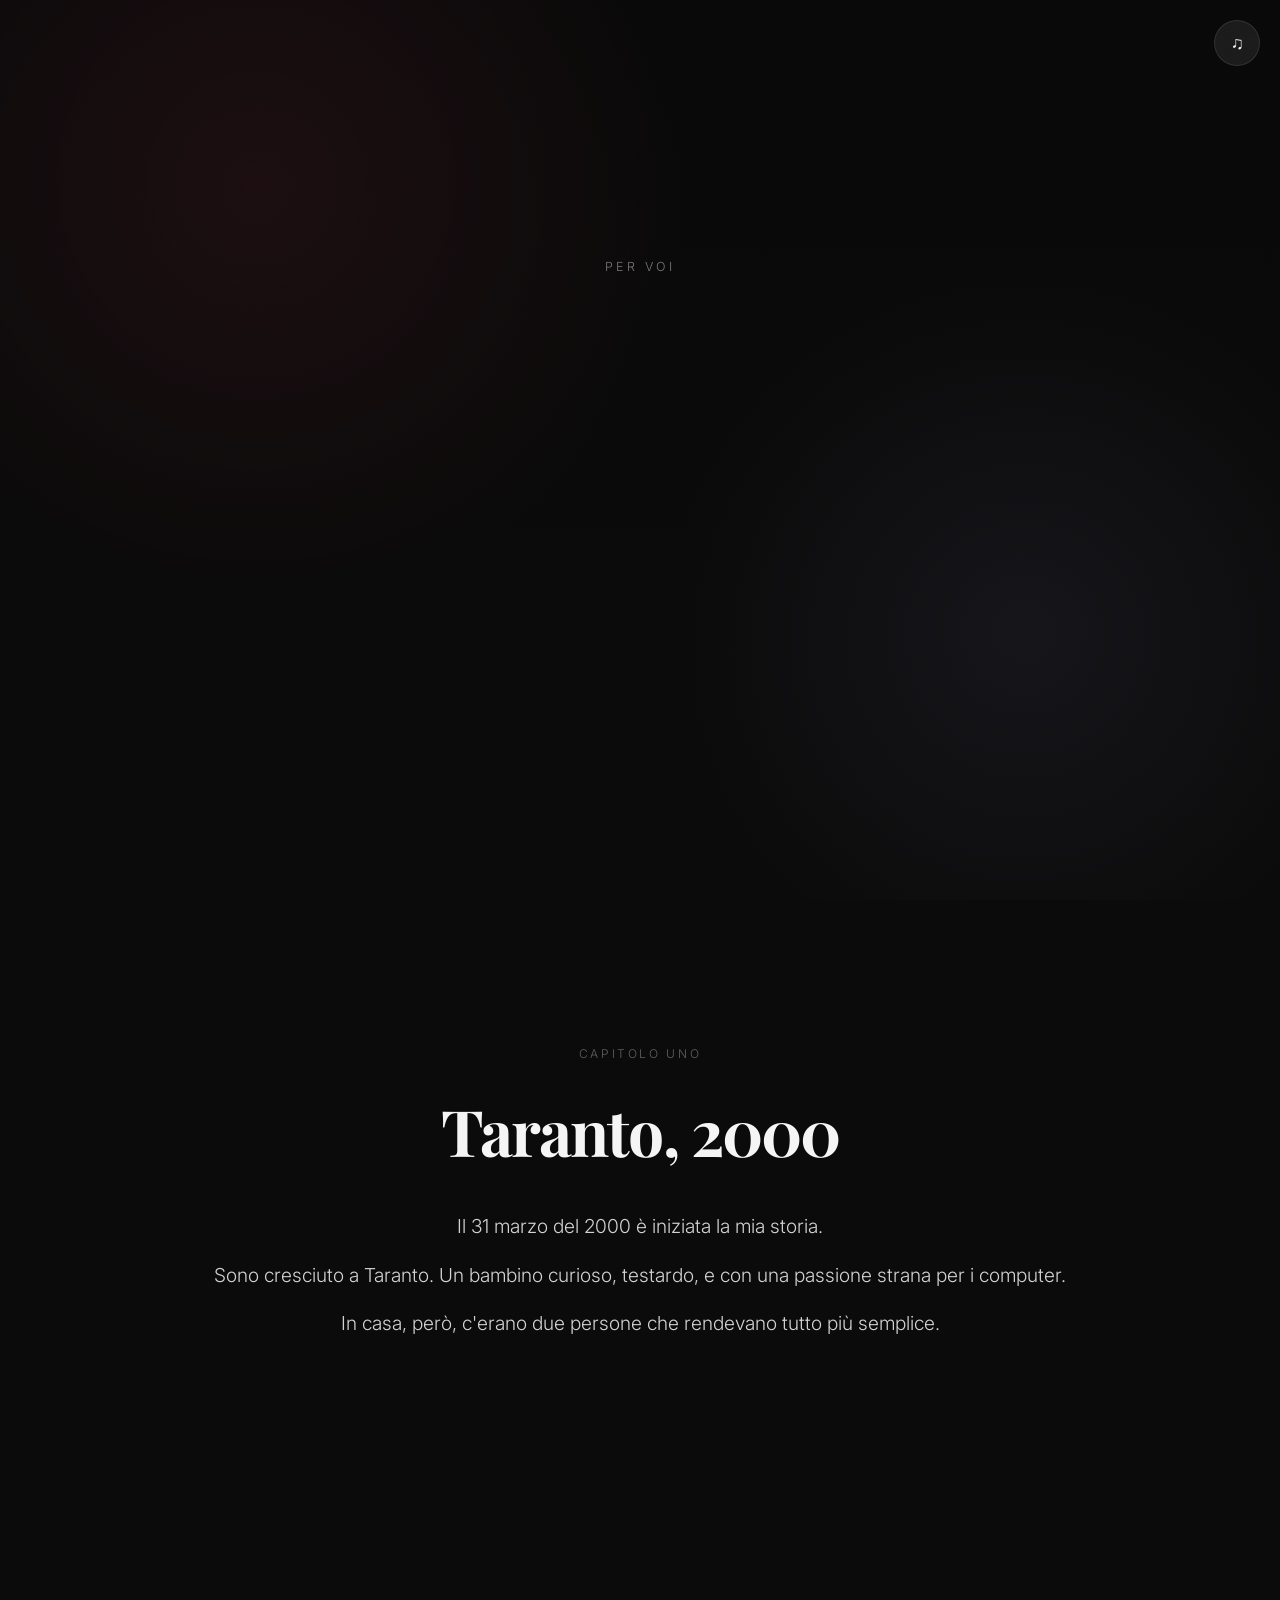
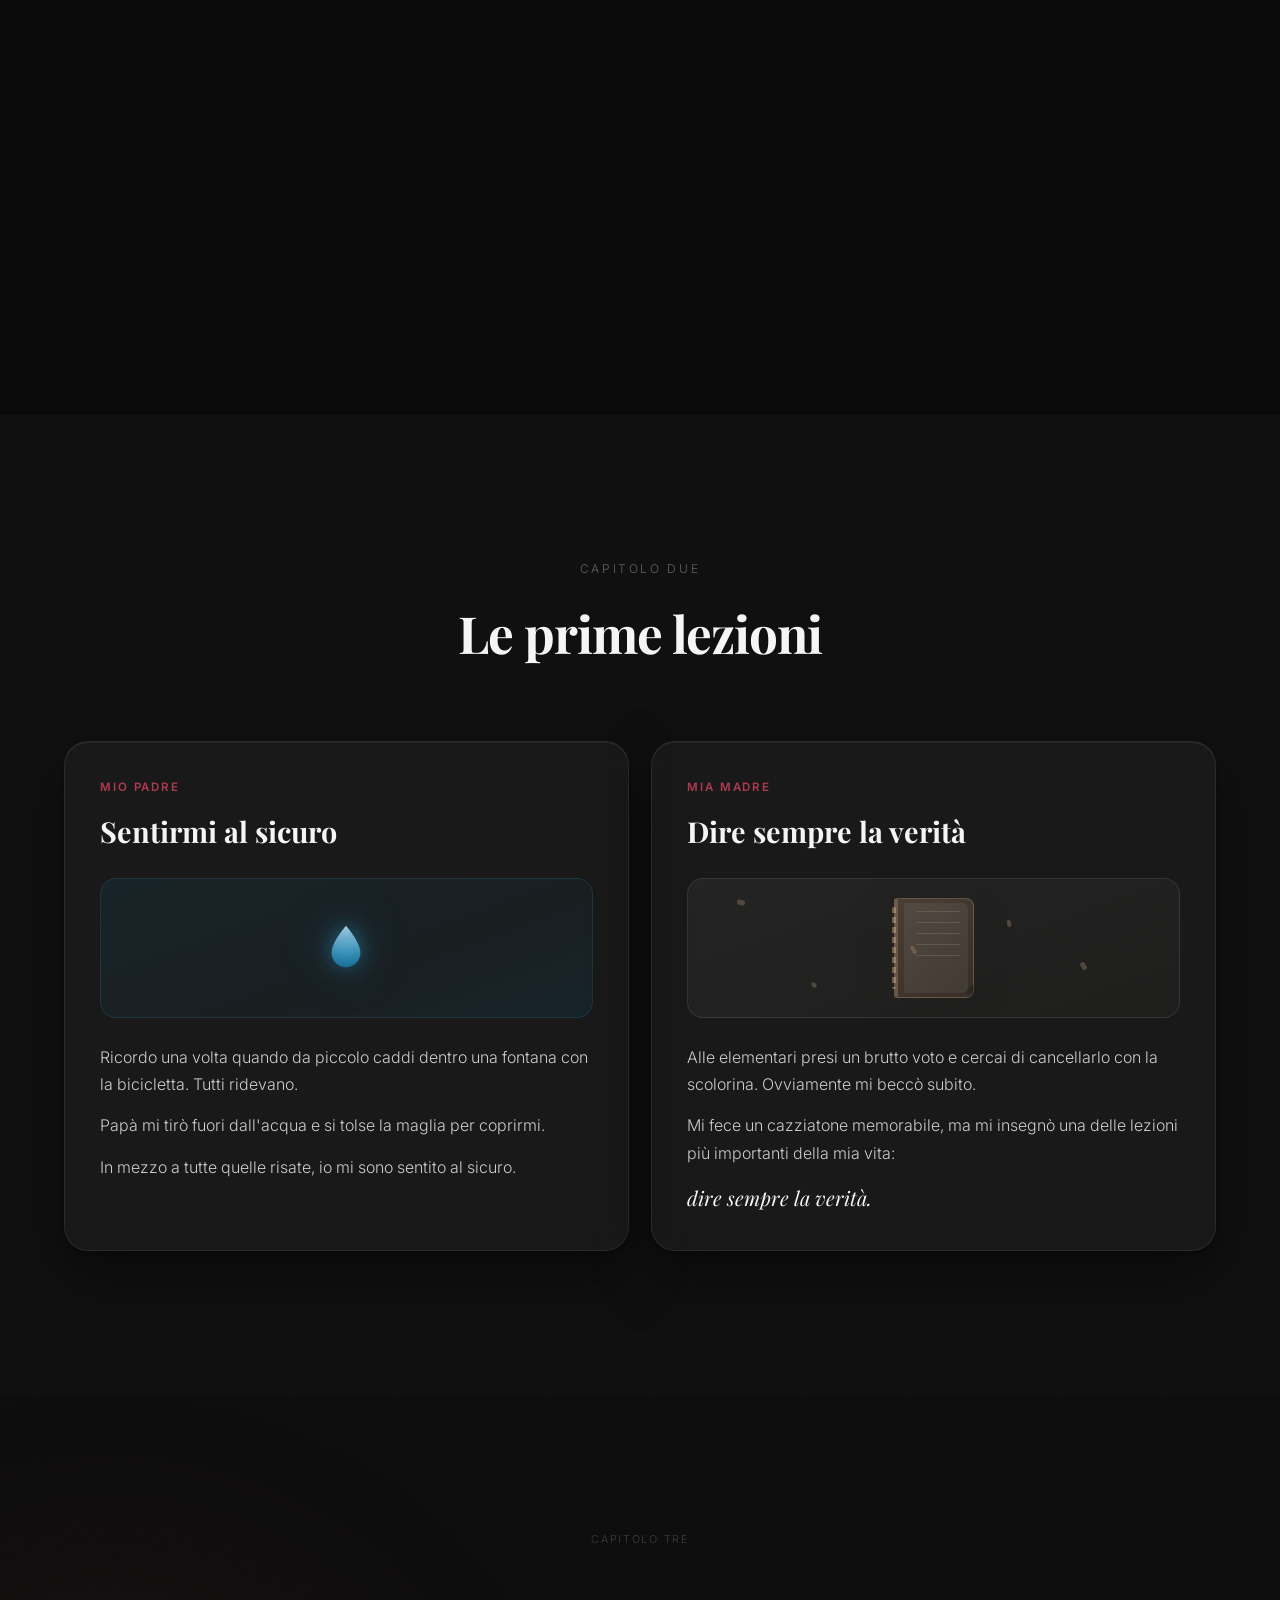
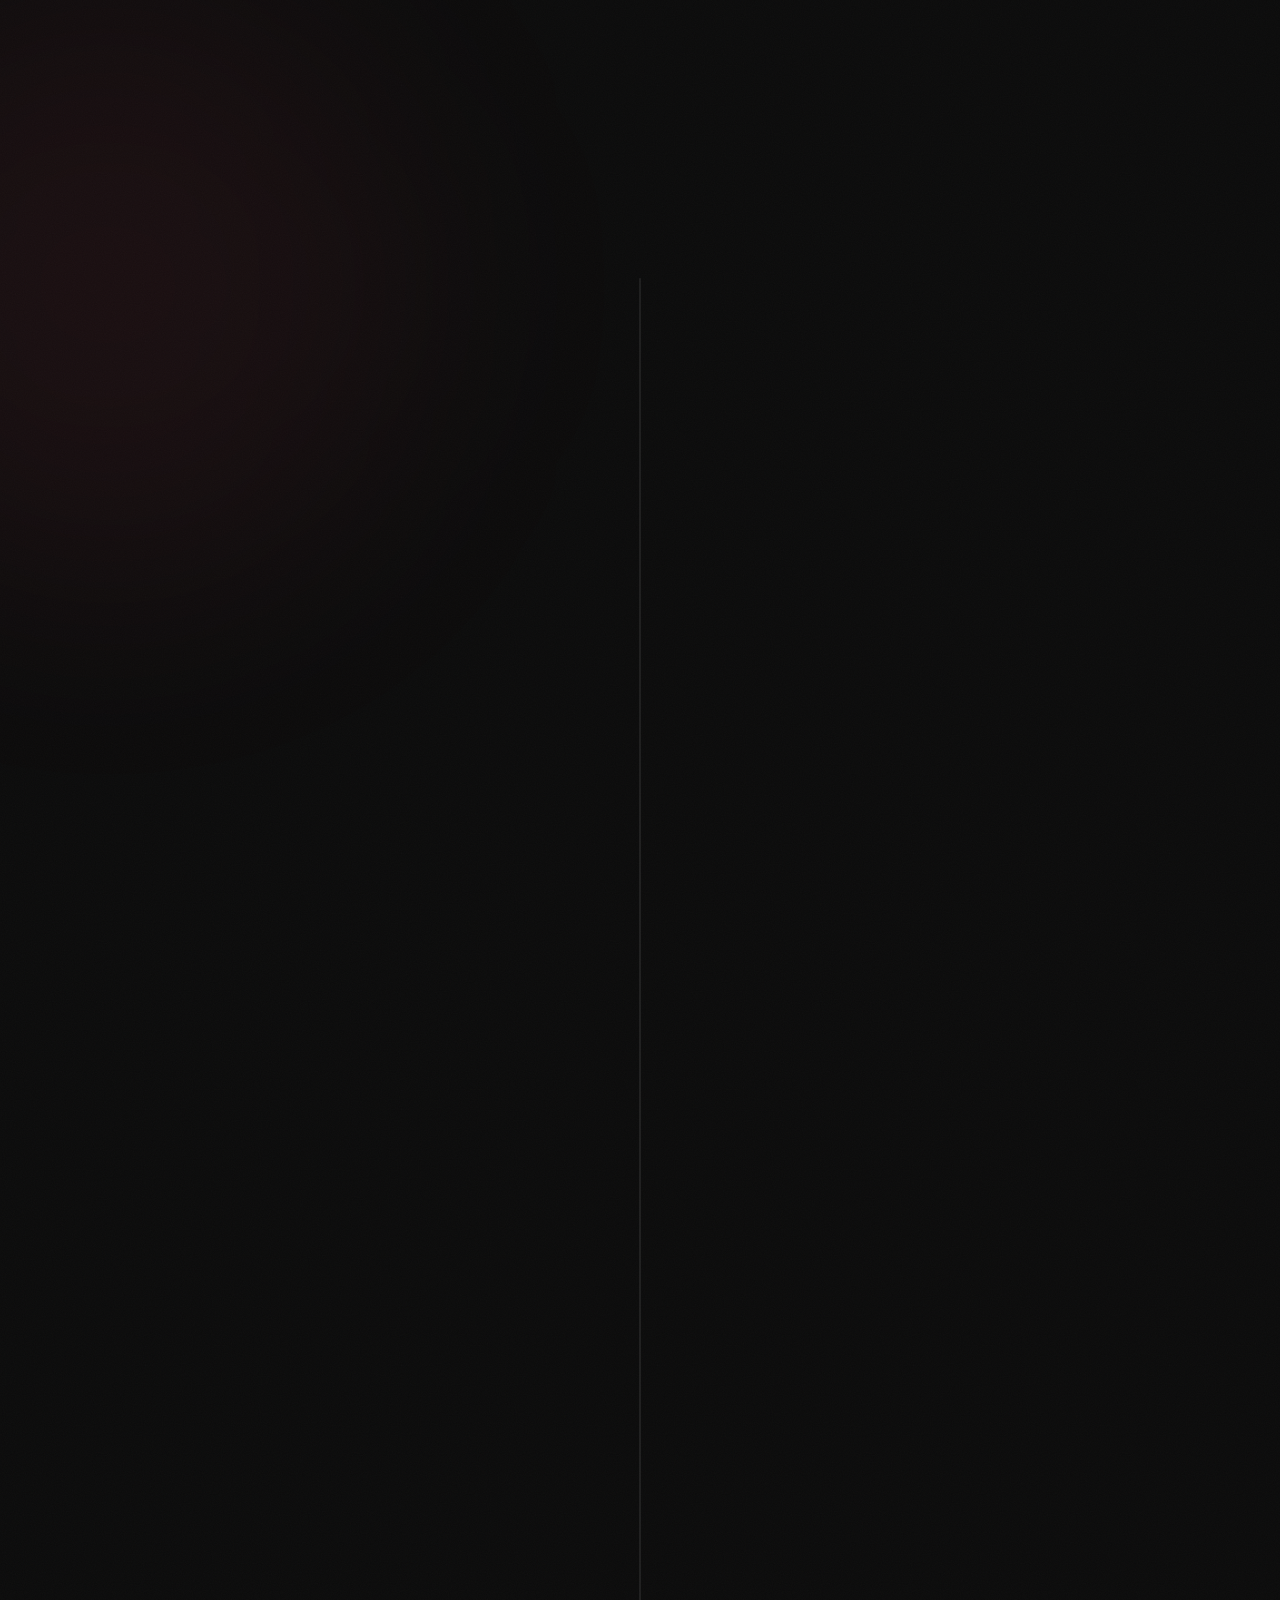
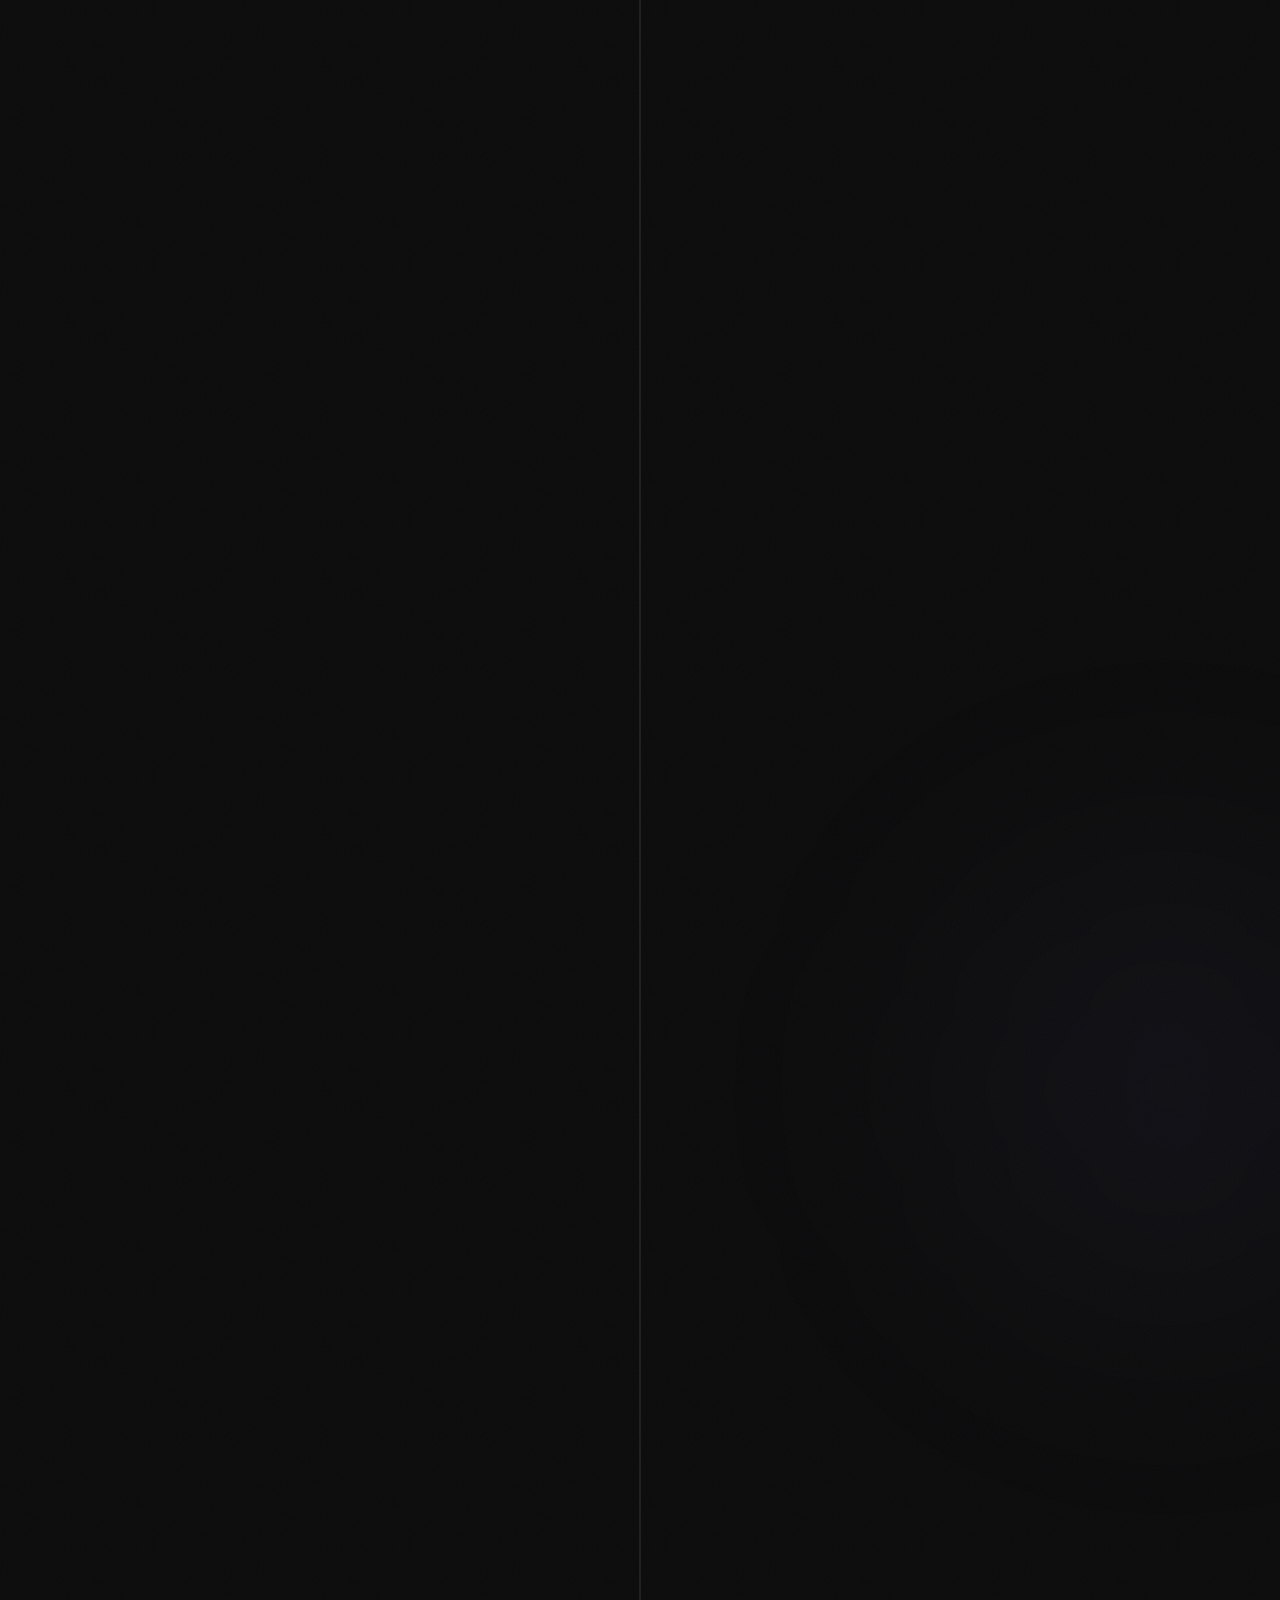
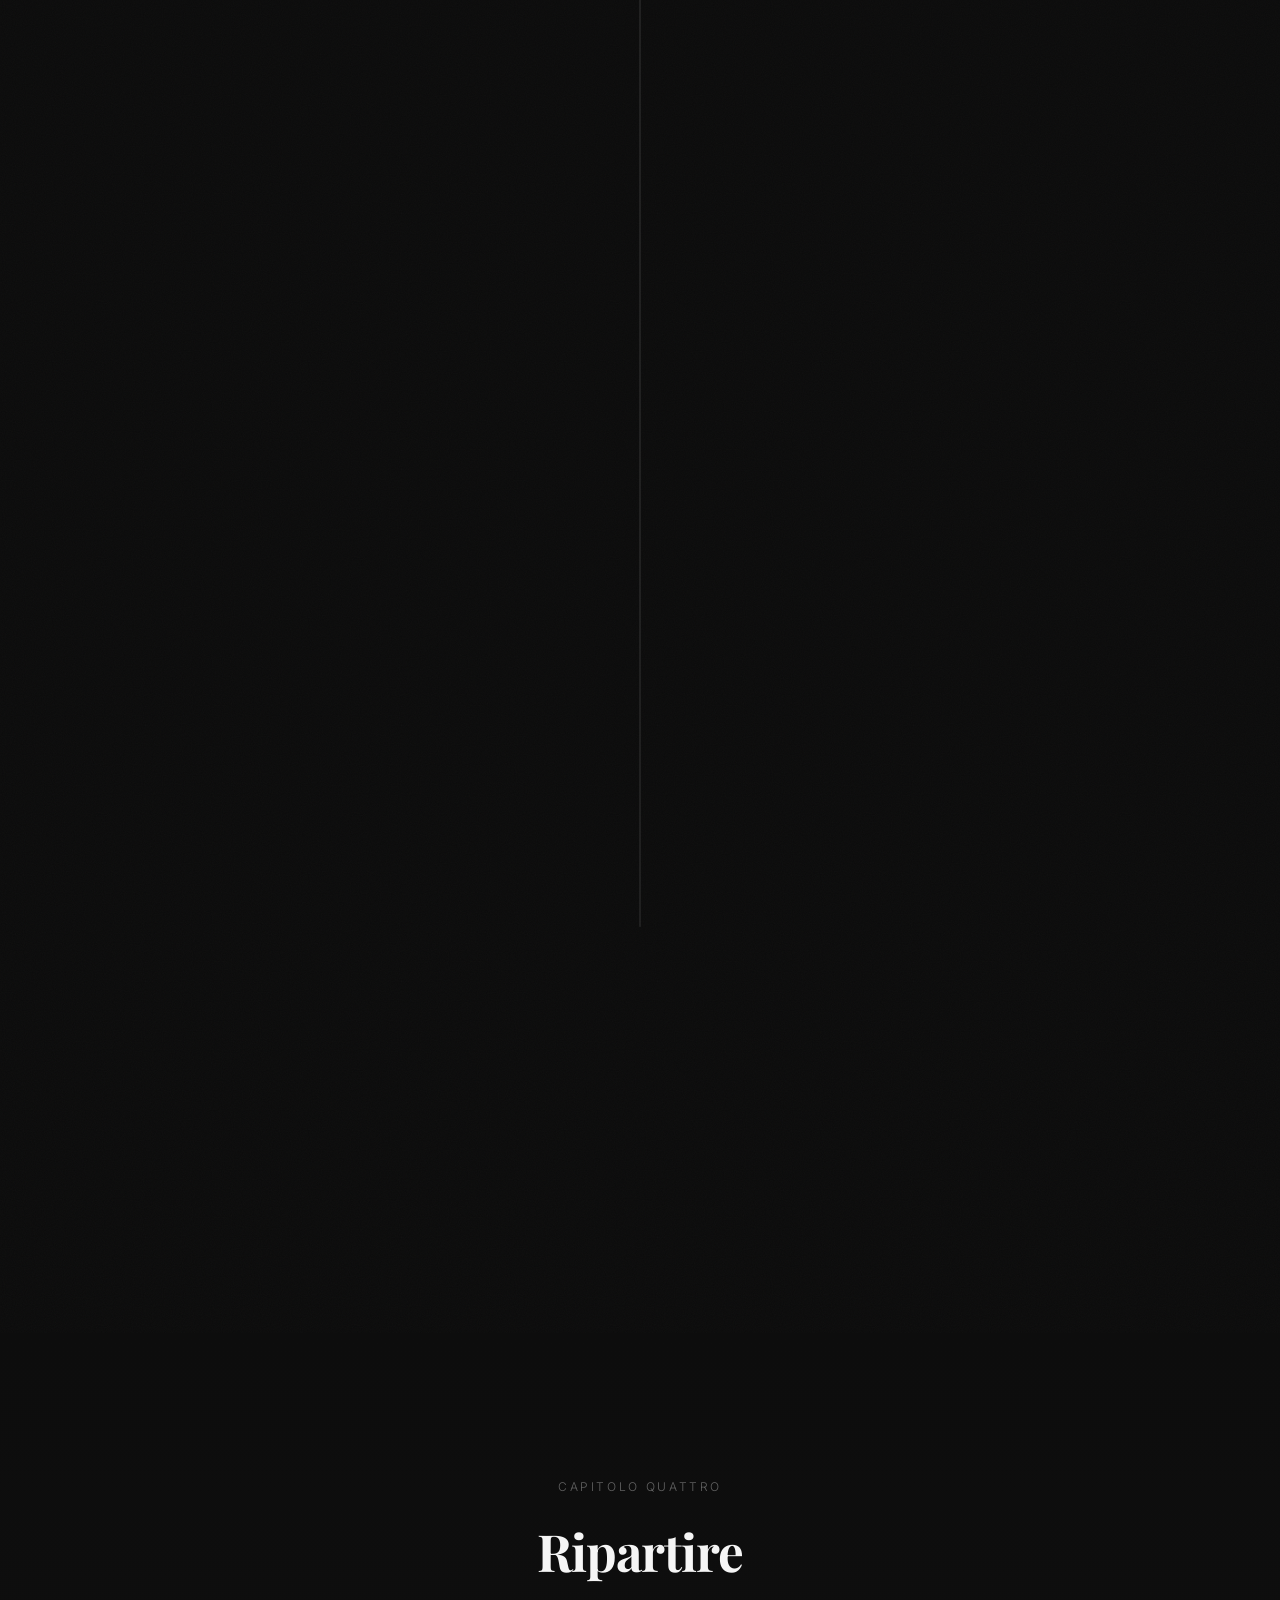
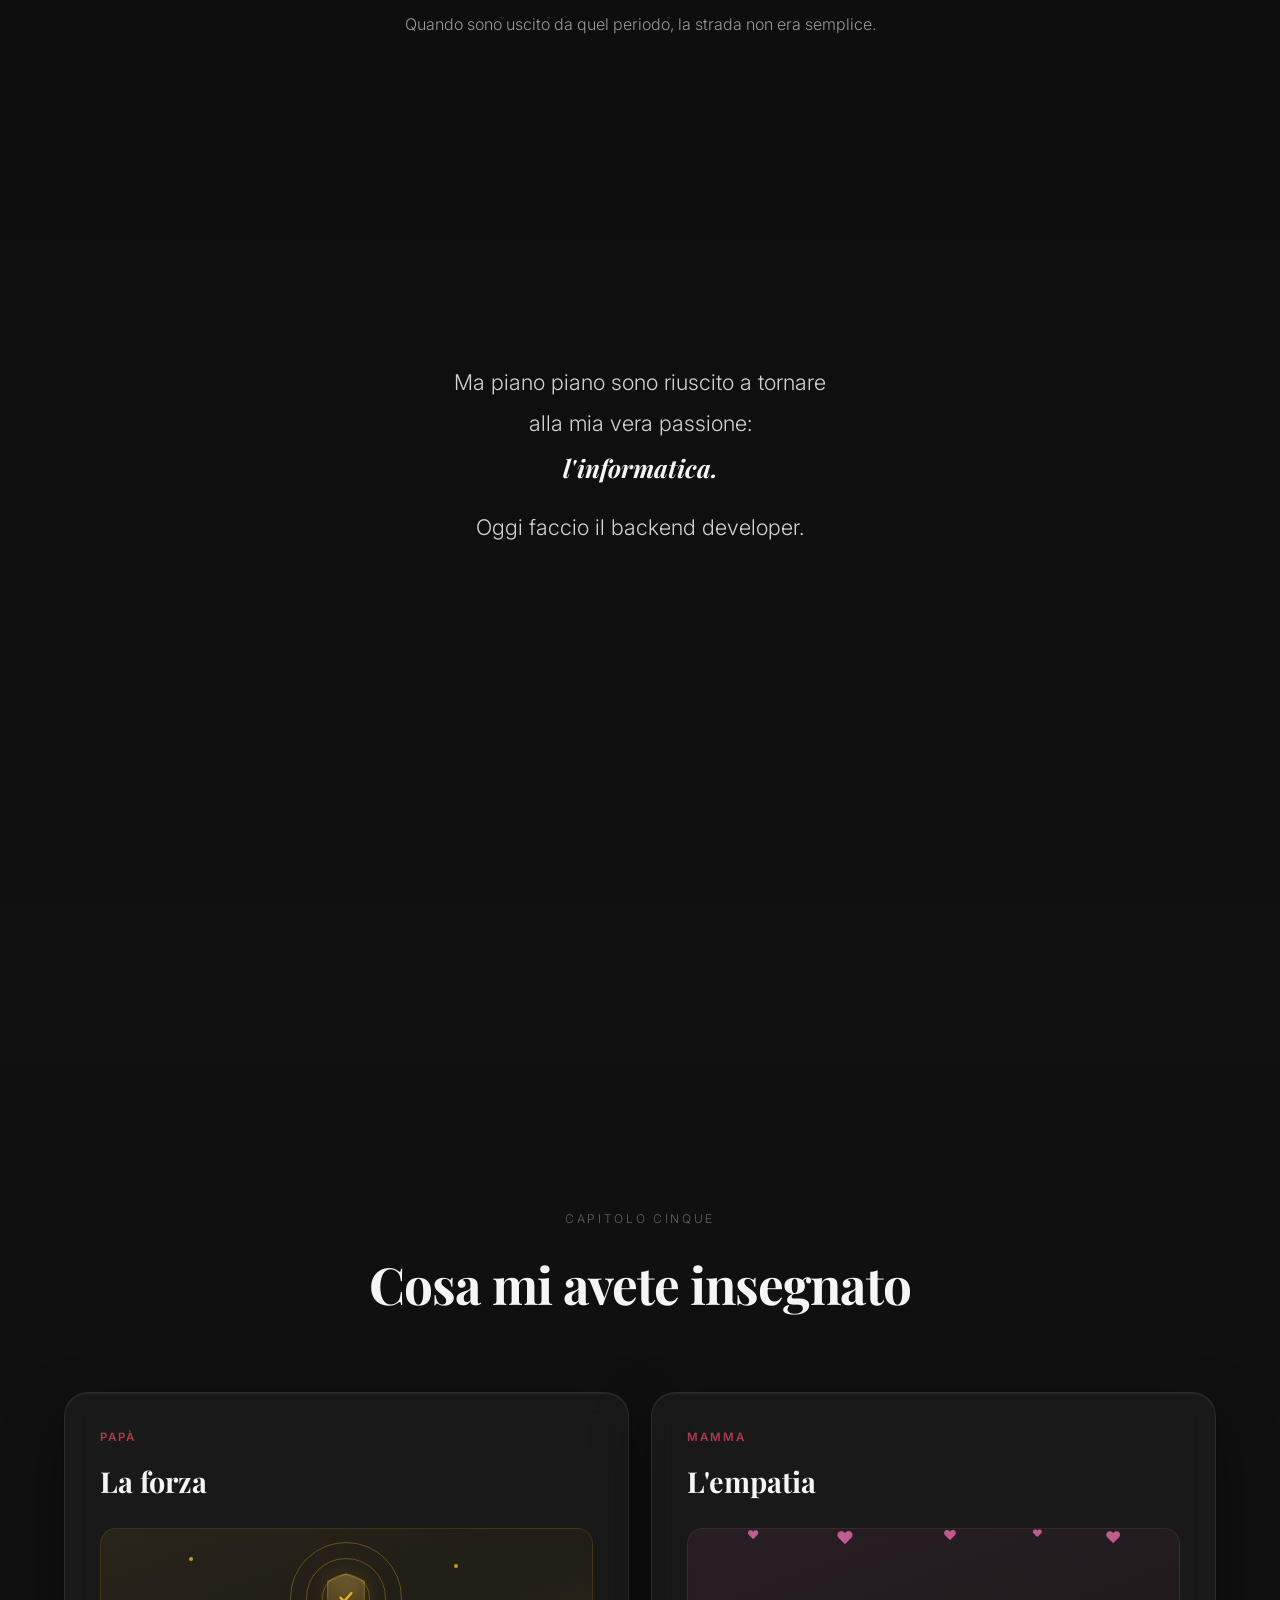
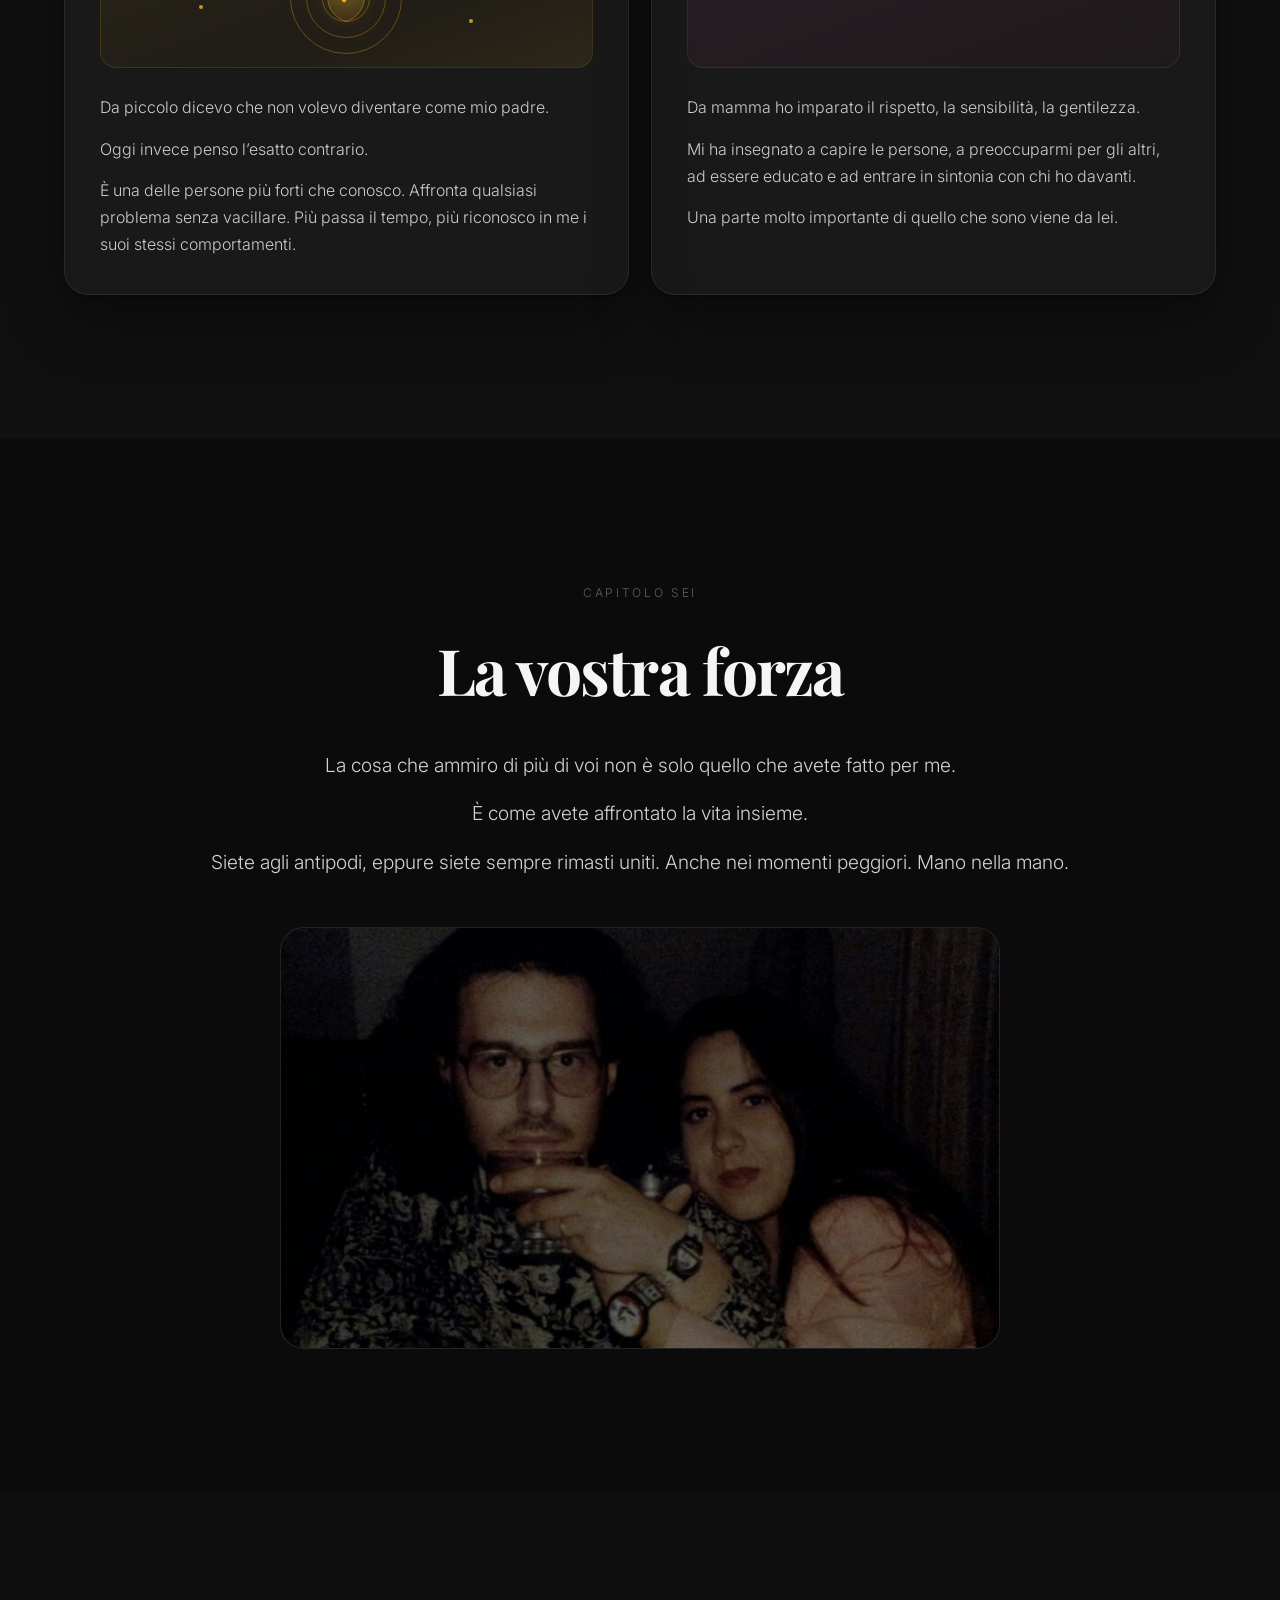
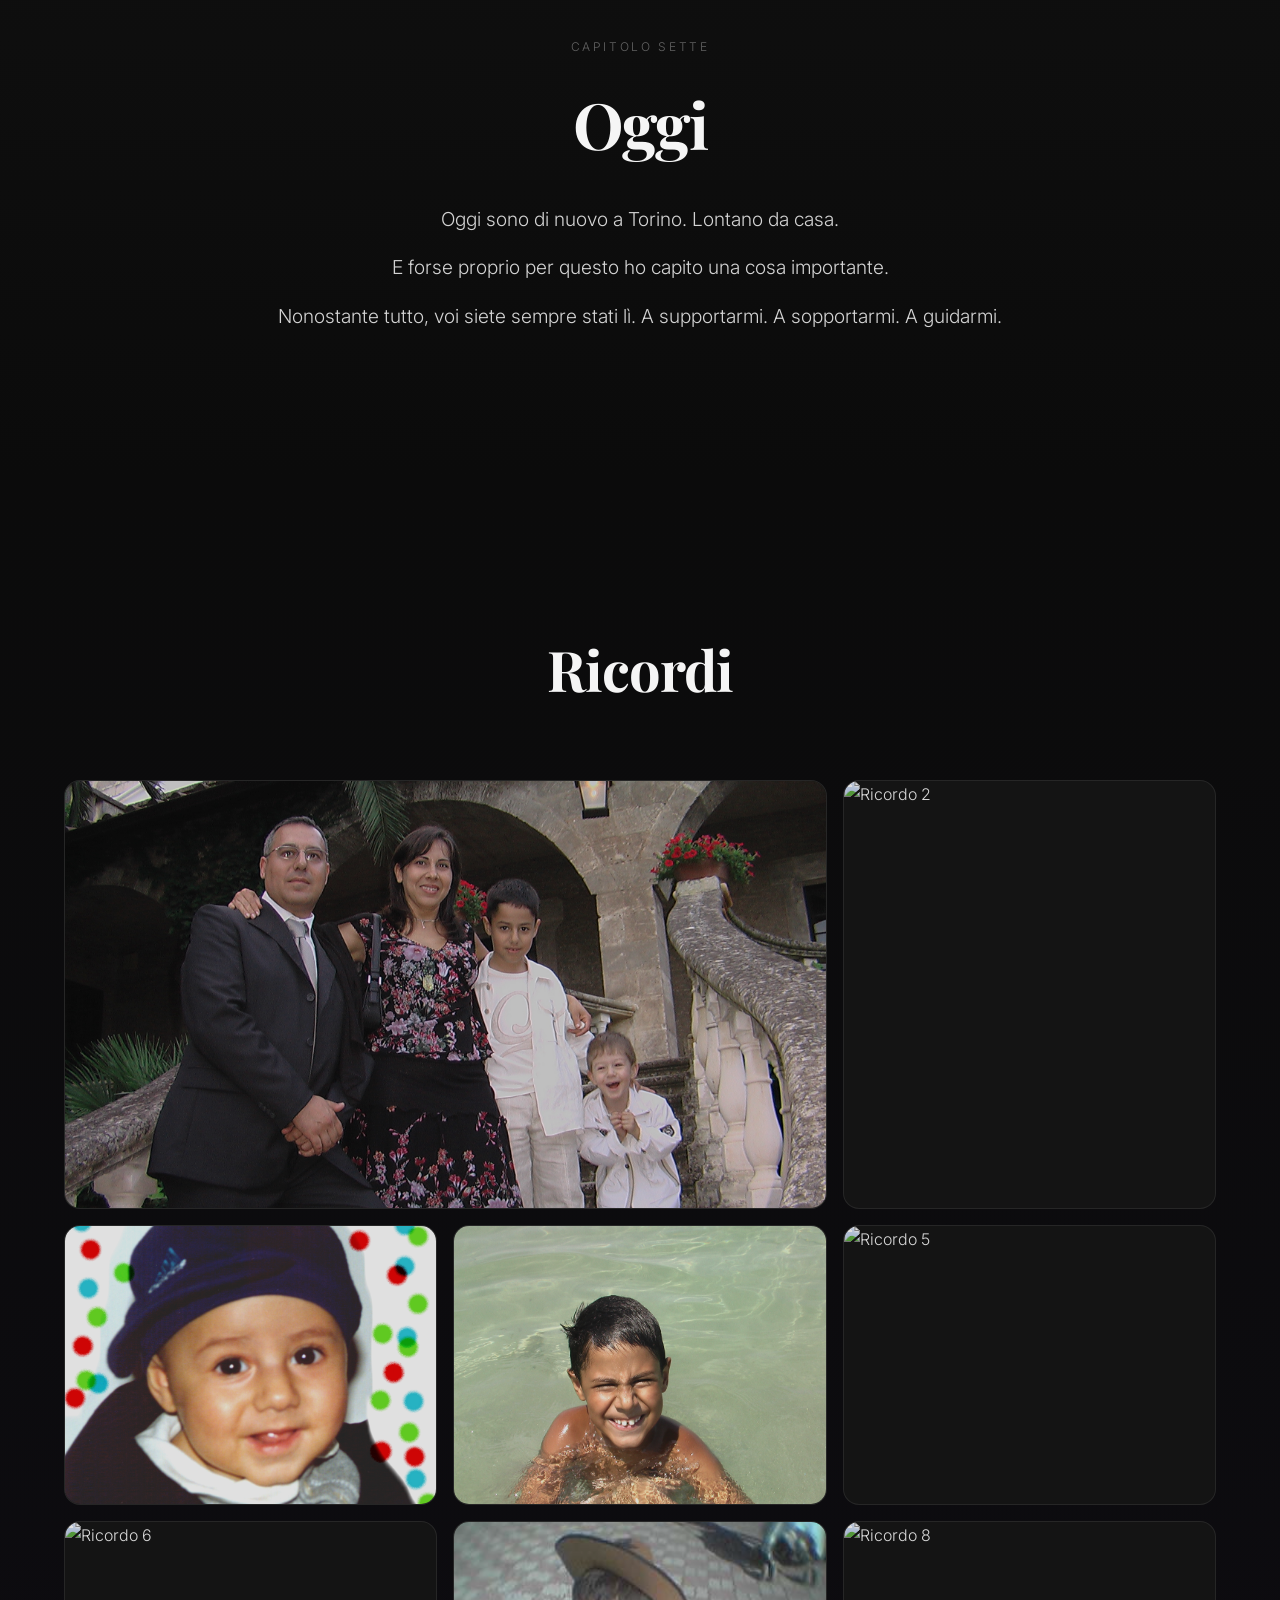
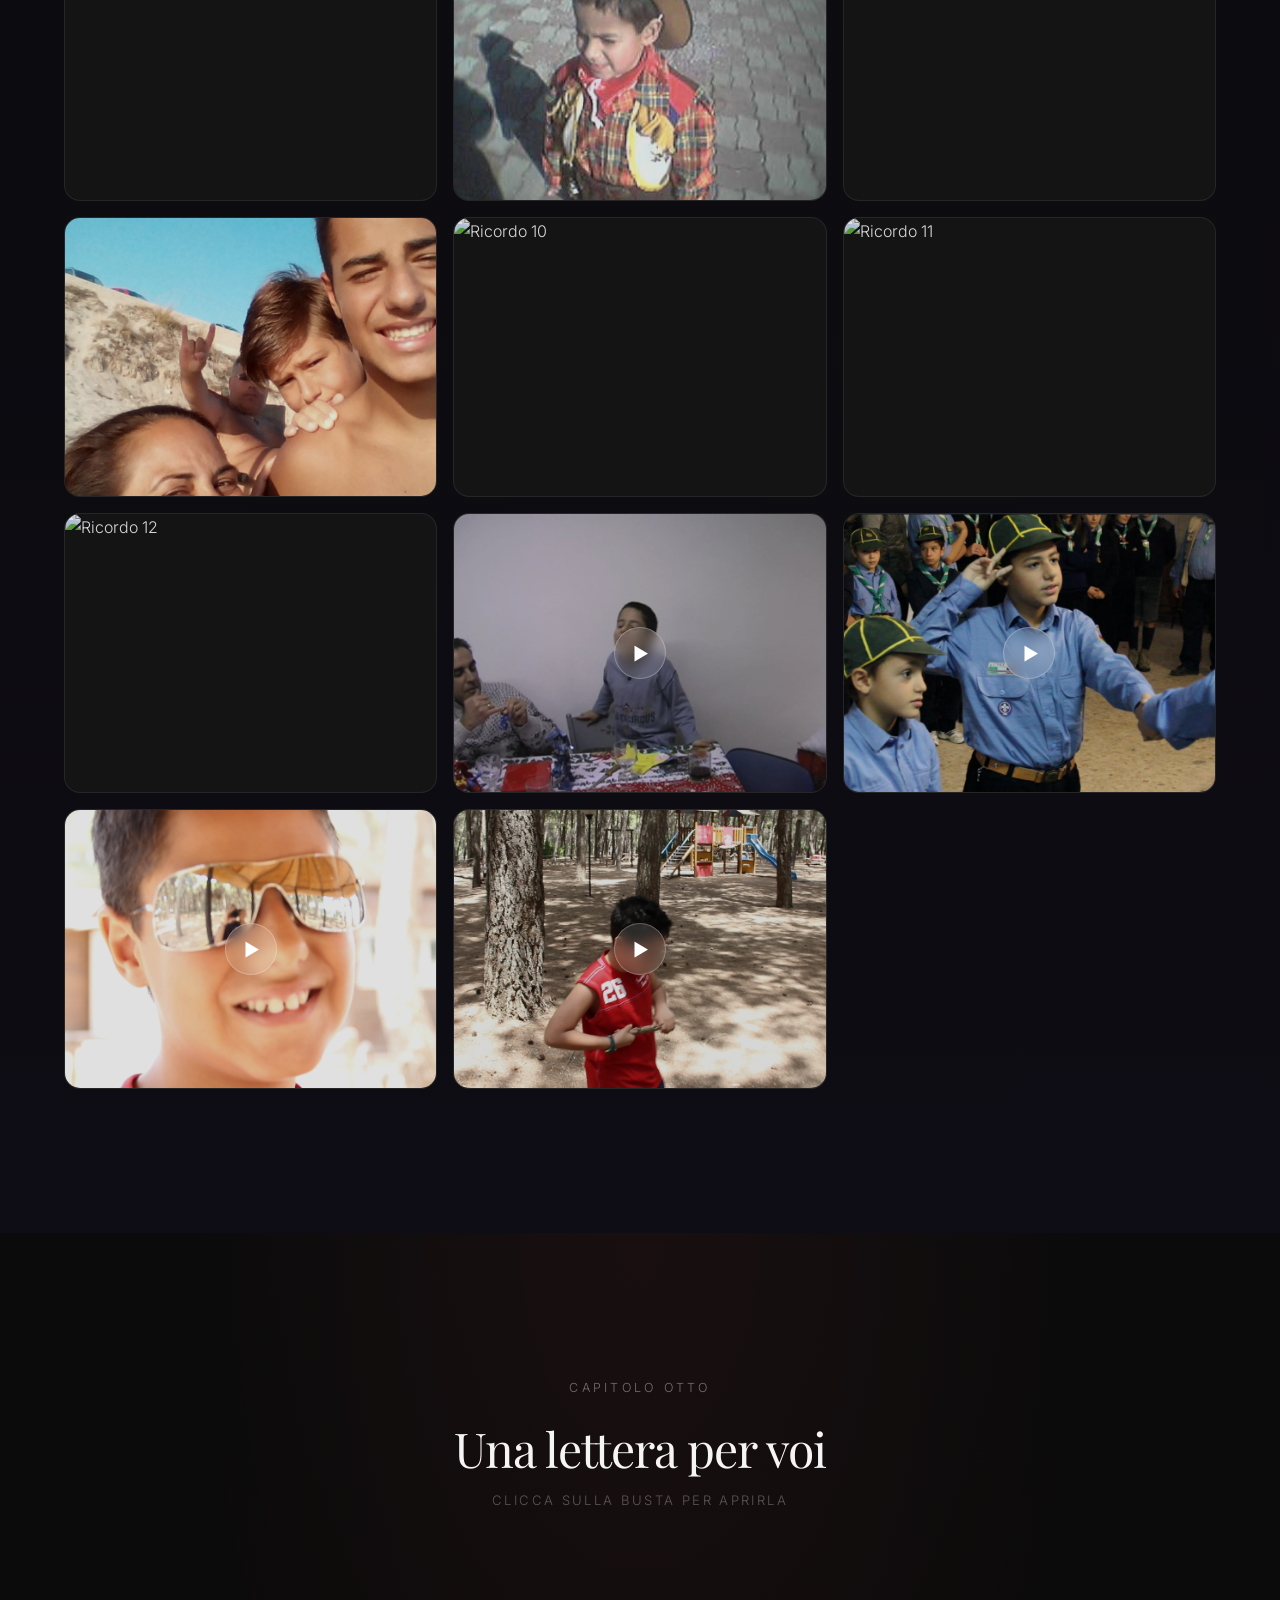
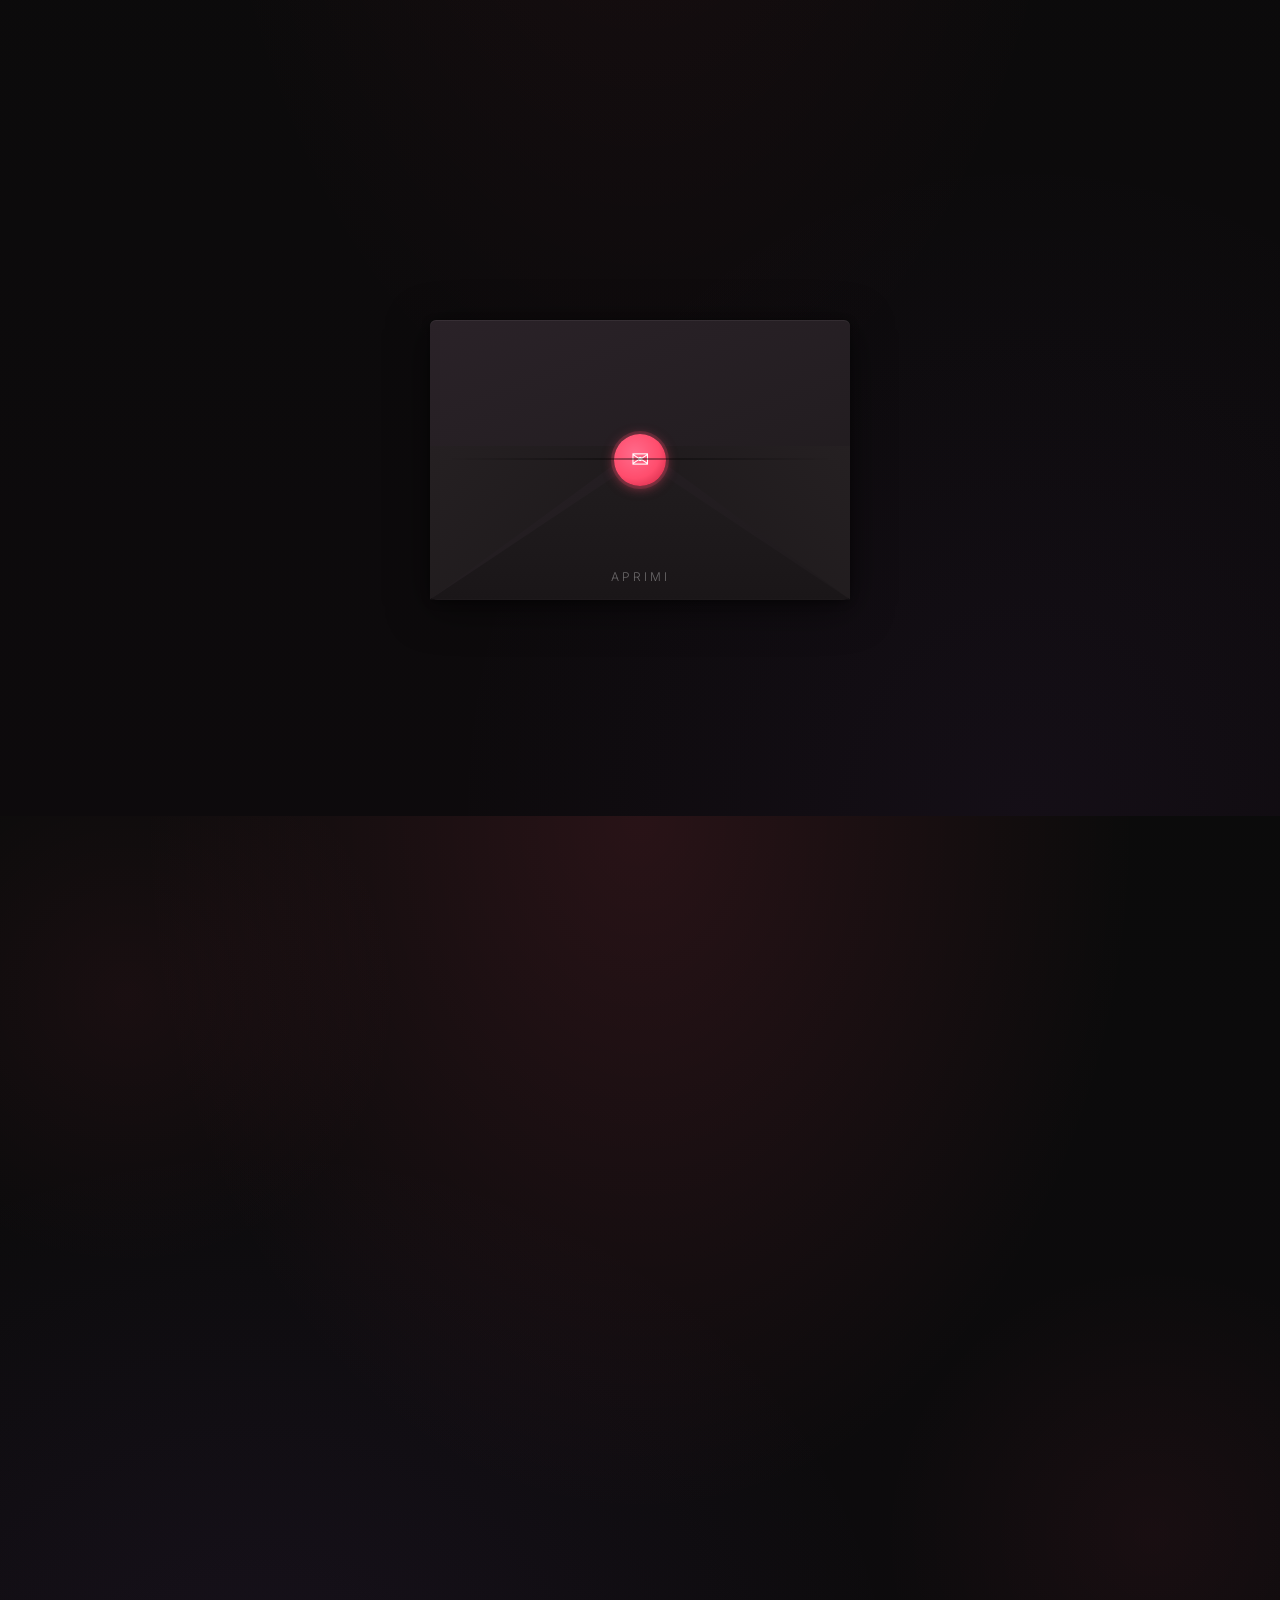
==== commit 4f6ea91f: "Prepara pubblicazione GitHub Pages" ====
--- a/index.html
+++ b/index.html
@@ -7,7 +7,25 @@
           name="description"
           content="Un piccolo sito per dire grazie a mamma e papà."
   />
-  <title>Per Voi</title>
+  <meta name="robots" content="index,follow" />
+  <meta name="theme-color" content="#0b0b0b" />
+
+  <title>Per Voi | Un grazie a mamma e papà</title>
+
+  <link rel="canonical" href="https://maton111.github.io/per-voi/" />
+
+  <meta property="og:type" content="website" />
+  <meta property="og:locale" content="it_IT" />
+  <meta property="og:site_name" content="Per Voi" />
+  <meta property="og:title" content="Per Voi | Un grazie a mamma e papà" />
+  <meta property="og:description" content="Un piccolo sito per dire grazie a mamma e papà." />
+  <meta property="og:url" content="https://maton111.github.io/per-voi/" />
+  <meta property="og:image" content="https://maton111.github.io/per-voi/assets/images/capitolo_uno.jpg" />
+
+  <meta name="twitter:card" content="summary_large_image" />
+  <meta name="twitter:title" content="Per Voi | Un grazie a mamma e papà" />
+  <meta name="twitter:description" content="Un piccolo sito per dire grazie a mamma e papà." />
+  <meta name="twitter:image" content="https://maton111.github.io/per-voi/assets/images/capitolo_uno.jpg" />
 
   <link rel="preconnect" href="https://fonts.googleapis.com" />
   <link rel="preconnect" href="https://fonts.gstatic.com" crossorigin />
@@ -669,12 +687,12 @@
 
         <div
                 class="gallery__item"
-                data-src="assets/images/ricordi/due.JPG"
+                data-src="assets/images/ricordi/due.jpg"
                 role="button"
                 tabindex="0"
                 aria-label="Apri ricordo 2"
         >
-          <img src="assets/images/ricordi/due.JPG" alt="Ricordo 2" loading="lazy" />
+          <img src="assets/images/ricordi/due.jpg" alt="Ricordo 2" loading="lazy" />
           <div class="gallery__overlay">
             <span class="gallery__overlay-text">Uno dei pochi sorrisi fatti con mio fratello</span>
           </div>
@@ -695,12 +713,12 @@
 
         <div
                 class="gallery__item"
-                data-src="assets/images/ricordi/quattro.JPG"
+                data-src="assets/images/ricordi/quattro.jpg"
                 role="button"
                 tabindex="0"
                 aria-label="Apri ricordo 4"
         >
-          <img src="assets/images/ricordi/quattro.JPG" alt="Ricordo 4" loading="lazy" />
+          <img src="assets/images/ricordi/quattro.jpg" alt="Ricordo 4" loading="lazy" />
           <div class="gallery__overlay">
             <span class="gallery__overlay-text">Foto al mareee</span>
           </div>
@@ -708,12 +726,12 @@
 
         <div
                 class="gallery__item"
-                data-src="assets/images/ricordi/cinque.JPG"
+                data-src="assets/images/ricordi/cinque.jpg"
                 role="button"
                 tabindex="0"
                 aria-label="Apri ricordo 5"
         >
-          <img src="assets/images/ricordi/cinque.JPG" alt="Ricordo 5" loading="lazy" />
+          <img src="assets/images/ricordi/cinque.jpg" alt="Ricordo 5" loading="lazy" />
           <div class="gallery__overlay">
             <span class="gallery__overlay-text">Pizza se stavo serioso ehh</span>
           </div>
@@ -721,12 +739,12 @@
 
         <div
                 class="gallery__item"
-                data-src="assets/images/ricordi/sei.JPG"
+                data-src="assets/images/ricordi/sei.jpg"
                 role="button"
                 tabindex="0"
                 aria-label="Apri ricordo 6"
         >
-          <img src="assets/images/ricordi/sei.JPG" alt="Ricordo 6" loading="lazy" />
+          <img src="assets/images/ricordi/sei.jpg" alt="Ricordo 6" loading="lazy" />
           <div class="gallery__overlay">
             <span class="gallery__overlay-text">All'asilo con Angelo</span>
           </div>
@@ -734,12 +752,12 @@
 
         <div
                 class="gallery__item"
-                data-src="assets/images/ricordi/sette.JPG"
+                data-src="assets/images/ricordi/sette.jpg"
                 role="button"
                 tabindex="0"
                 aria-label="Apri ricordo 7"
         >
-          <img src="assets/images/ricordi/sette.JPG" alt="Ricordo 7" loading="lazy" />
+          <img src="assets/images/ricordi/sette.jpg" alt="Ricordo 7" loading="lazy" />
           <div class="gallery__overlay">
             <span class="gallery__overlay-text">Tempo fa sono stato anche Woody</span>
           </div>
@@ -747,12 +765,12 @@
 
         <div
                 class="gallery__item"
-                data-src="assets/images/ricordi/otto.JPG"
+                data-src="assets/images/ricordi/otto.jpg"
                 role="button"
                 tabindex="0"
                 aria-label="Apri ricordo 8"
         >
-          <img src="assets/images/ricordi/otto.JPG" alt="Ricordo 8" loading="lazy" />
+          <img src="assets/images/ricordi/otto.jpg" alt="Ricordo 8" loading="lazy" />
           <div class="gallery__overlay">
             <span class="gallery__overlay-text">Altra foto di famiglia</span>
           </div>
@@ -760,12 +778,12 @@
 
         <div
                 class="gallery__item"
-                data-src="assets/images/ricordi/nove.JPG"
+                data-src="assets/images/ricordi/nove.jpg"
                 role="button"
                 tabindex="0"
                 aria-label="Apri ricordo 9"
         >
-          <img src="assets/images/ricordi/nove.JPG" alt="Ricordo 9" loading="lazy" />
+          <img src="assets/images/ricordi/nove.jpg" alt="Ricordo 9" loading="lazy" />
           <div class="gallery__overlay">
             <span class="gallery__overlay-text">Spensierati al mare</span>
           </div>
@@ -773,12 +791,12 @@
 
         <div
                 class="gallery__item"
-                data-src="assets/images/ricordi/dieci.JPG"
+                data-src="assets/images/ricordi/dieci.jpg"
                 role="button"
                 tabindex="0"
                 aria-label="Apri ricordo 10"
         >
-          <img src="assets/images/ricordi/dieci.JPG" alt="Ricordo 10" loading="lazy" />
+          <img src="assets/images/ricordi/dieci.jpg" alt="Ricordo 10" loading="lazy" />
           <div class="gallery__overlay">
             <span class="gallery__overlay-text">Con gli amici di una vita</span>
           </div>
@@ -786,12 +804,12 @@
 
         <div
                 class="gallery__item"
-                data-src="assets/images/ricordi/undici.JPG"
+                data-src="assets/images/ricordi/undici.jpg"
                 role="button"
                 tabindex="0"
                 aria-label="Apri ricordo 11"
         >
-          <img src="assets/images/ricordi/undici.JPG" alt="Ricordo 11" loading="lazy" />
+          <img src="assets/images/ricordi/undici.jpg" alt="Ricordo 11" loading="lazy" />
           <div class="gallery__overlay">
             <span class="gallery__overlay-text">Un fisico bestiale, scherzo piaceva a mamma</span>
           </div>
@@ -799,12 +817,12 @@
 
         <div
                 class="gallery__item"
-                data-src="assets/images/ricordi/dodici.JPG"
+                data-src="assets/images/ricordi/dodici.jpg"
                 role="button"
                 tabindex="0"
                 aria-label="Apri ricordo 12"
         >
-          <img src="assets/images/ricordi/dodici.JPG" alt="Ricordo 12" loading="lazy" />
+          <img src="assets/images/ricordi/dodici.jpg" alt="Ricordo 12" loading="lazy" />
           <div class="gallery__overlay">
             <span class="gallery__overlay-text">Un figo agli scout</span>
           </div>
--- a/style.css
+++ b/style.css
@@ -1835,6 +1835,46 @@
   object-fit: contain;
 }
 
+.lightbox__fallback {
+  max-width: min(90vw, 720px);
+  padding: 2rem;
+  border-radius: var(--radius-lg);
+  background: rgba(17, 24, 39, 0.92);
+  border: 1px solid rgba(255, 255, 255, 0.12);
+  box-shadow:
+    0 0 0 1px rgba(255, 255, 255, 0.05),
+    0 32px 80px rgba(0, 0, 0, 0.55);
+  color: #fff;
+  text-align: center;
+}
+
+.lightbox__fallback-title {
+  margin: 0 0 0.75rem;
+  font-size: clamp(1.4rem, 2vw, 1.9rem);
+  font-weight: 700;
+}
+
+.lightbox__fallback-text {
+  margin: 0;
+  color: rgba(255, 255, 255, 0.8);
+  line-height: 1.7;
+}
+
+.lightbox__fallback-link {
+  display: inline-flex;
+  align-items: center;
+  justify-content: center;
+  margin-top: 1.25rem;
+  color: #f9d6de;
+  font-weight: 600;
+  text-decoration: none;
+}
+
+.lightbox__fallback-link:hover {
+  text-decoration: underline;
+}
+
+/* Pulsante chiudi */
 .lightbox__close {
   position: fixed;
   top: 1.4rem;
@@ -2484,4 +2524,5 @@
     height: 40px;
     font-size: 1.5rem;
   }
-}+}
+
